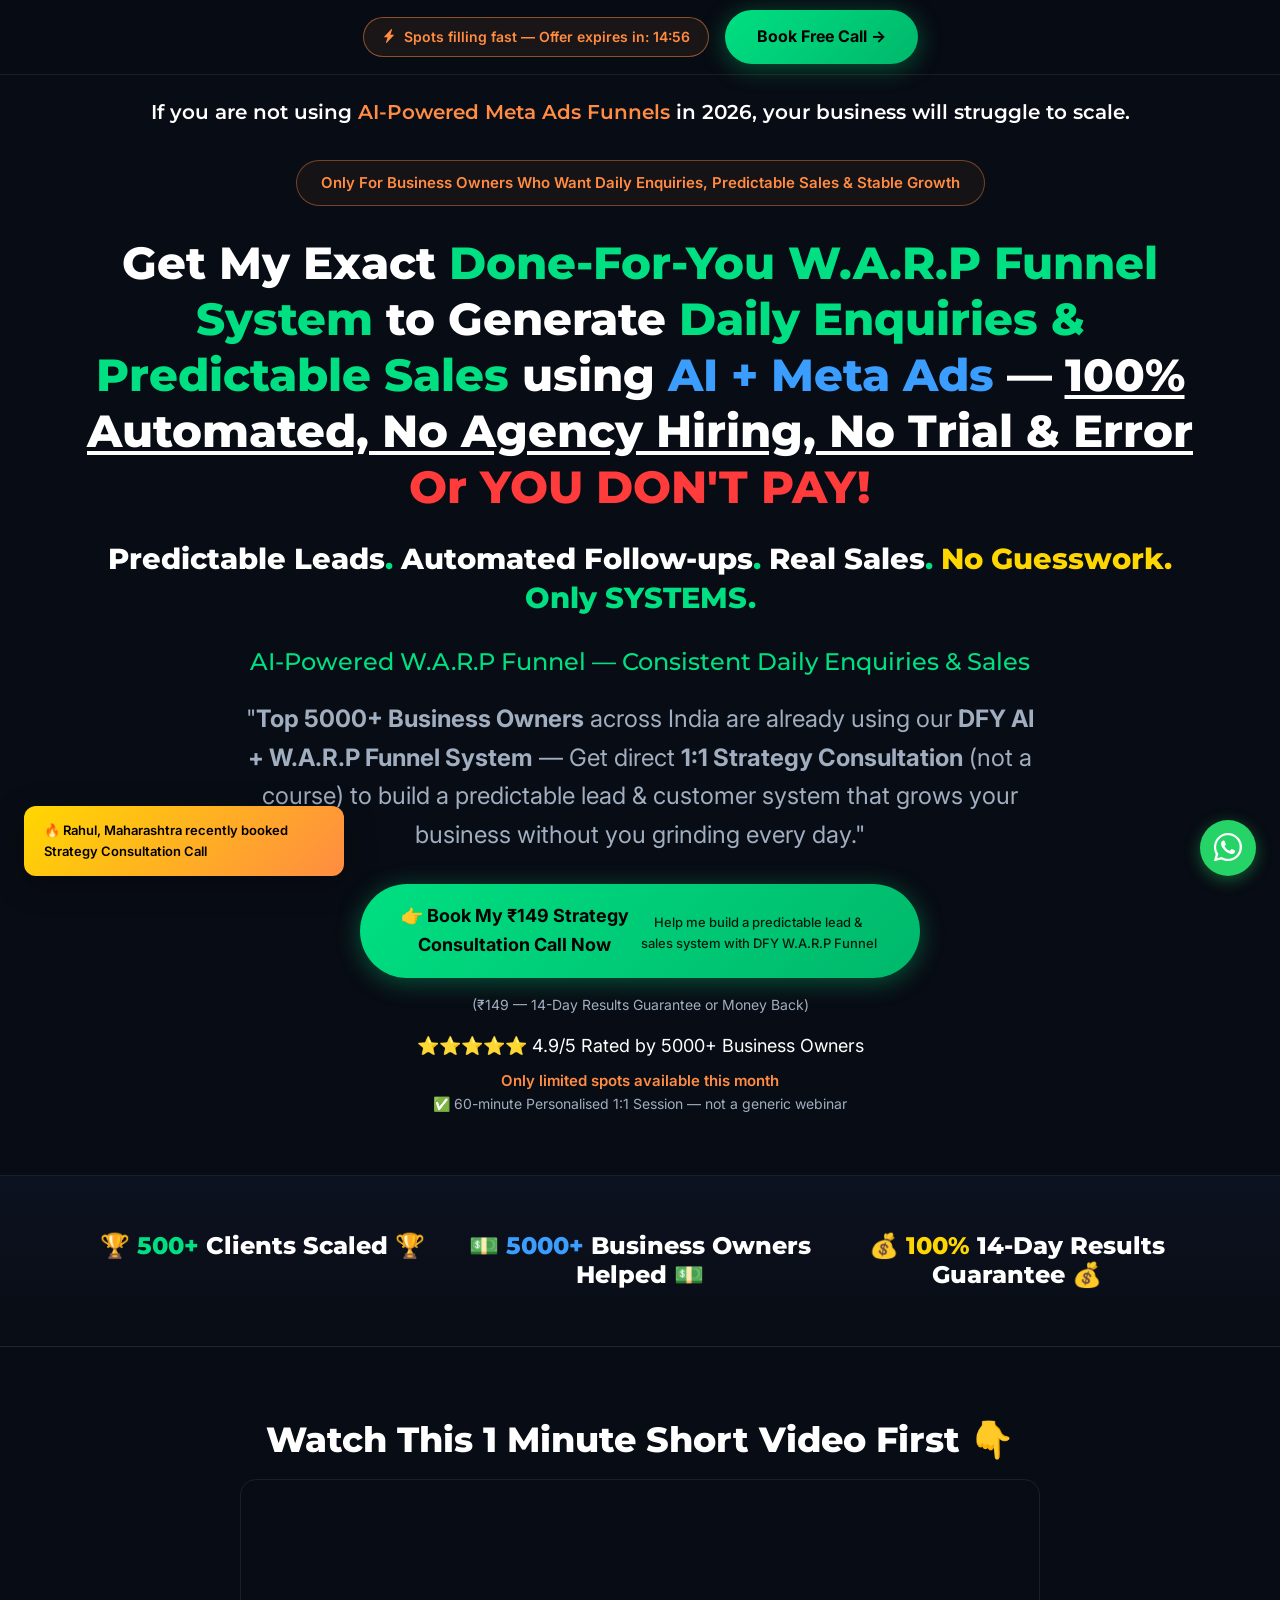
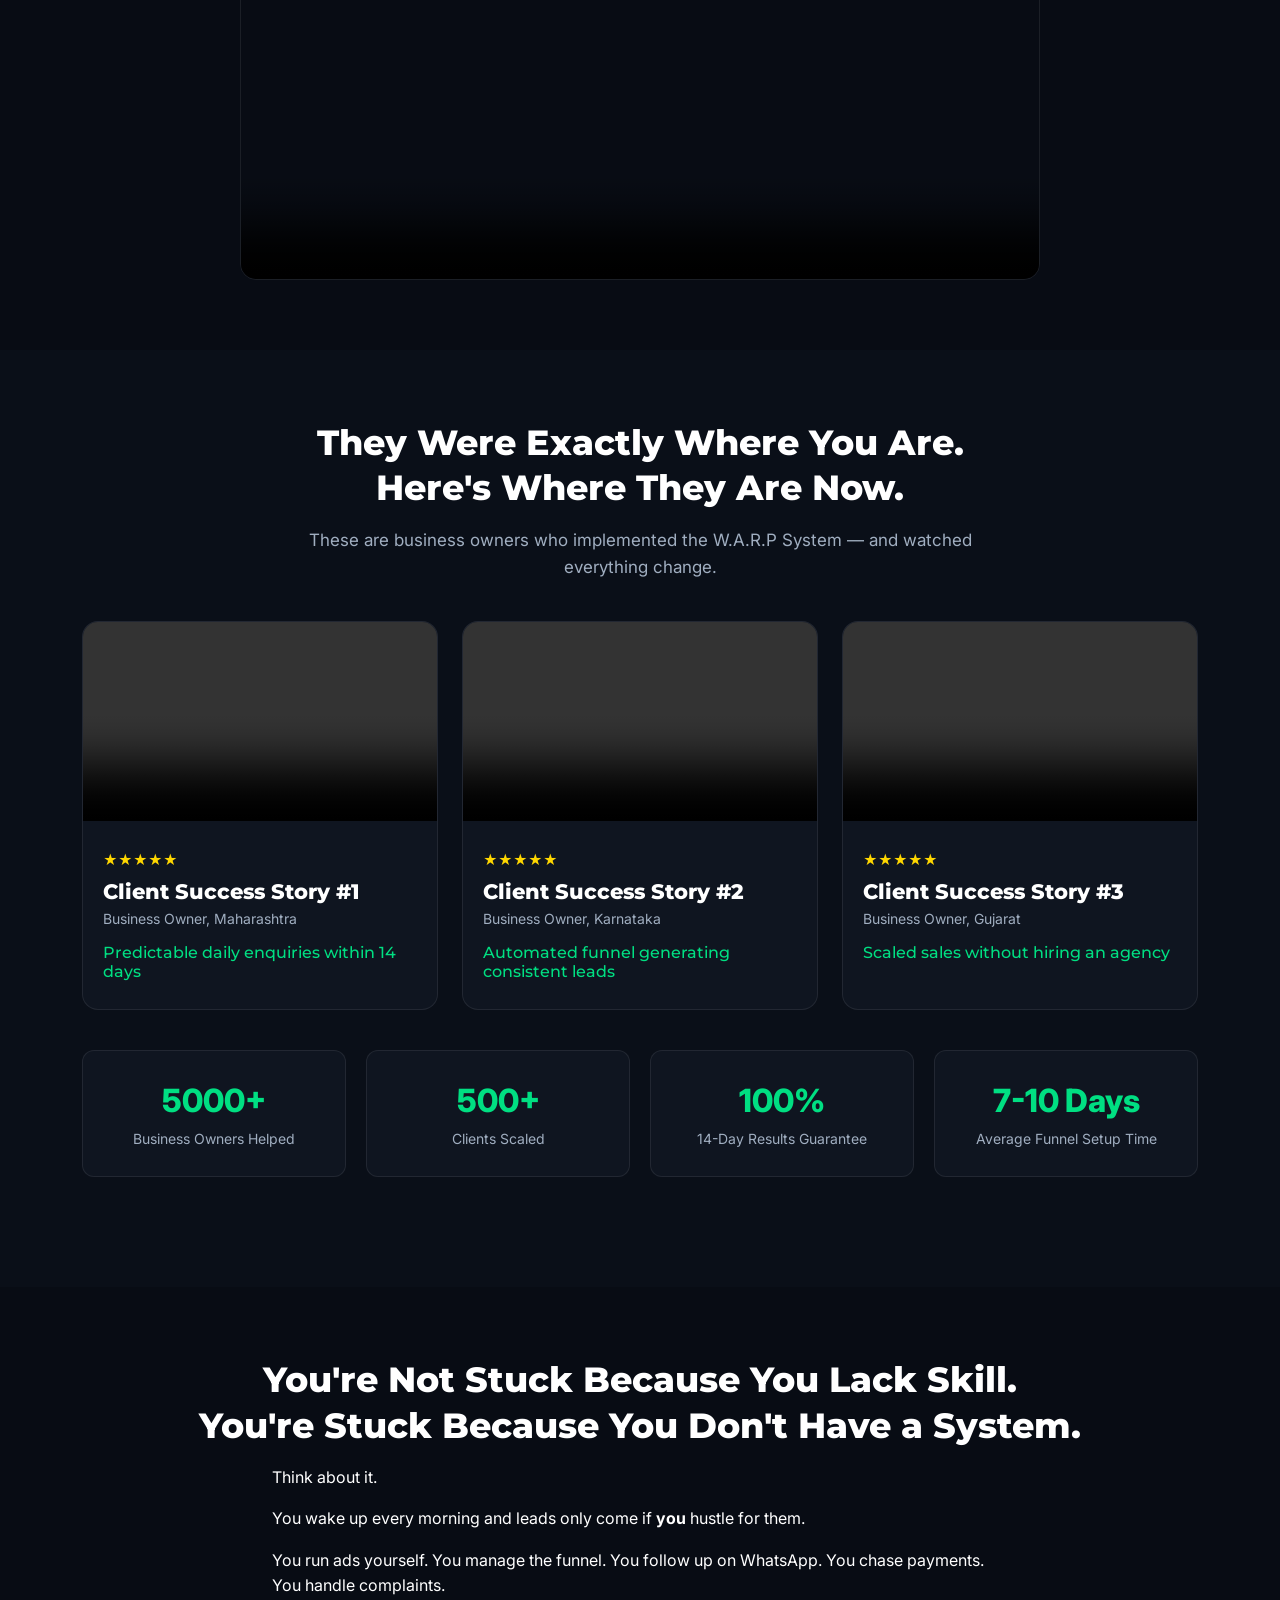
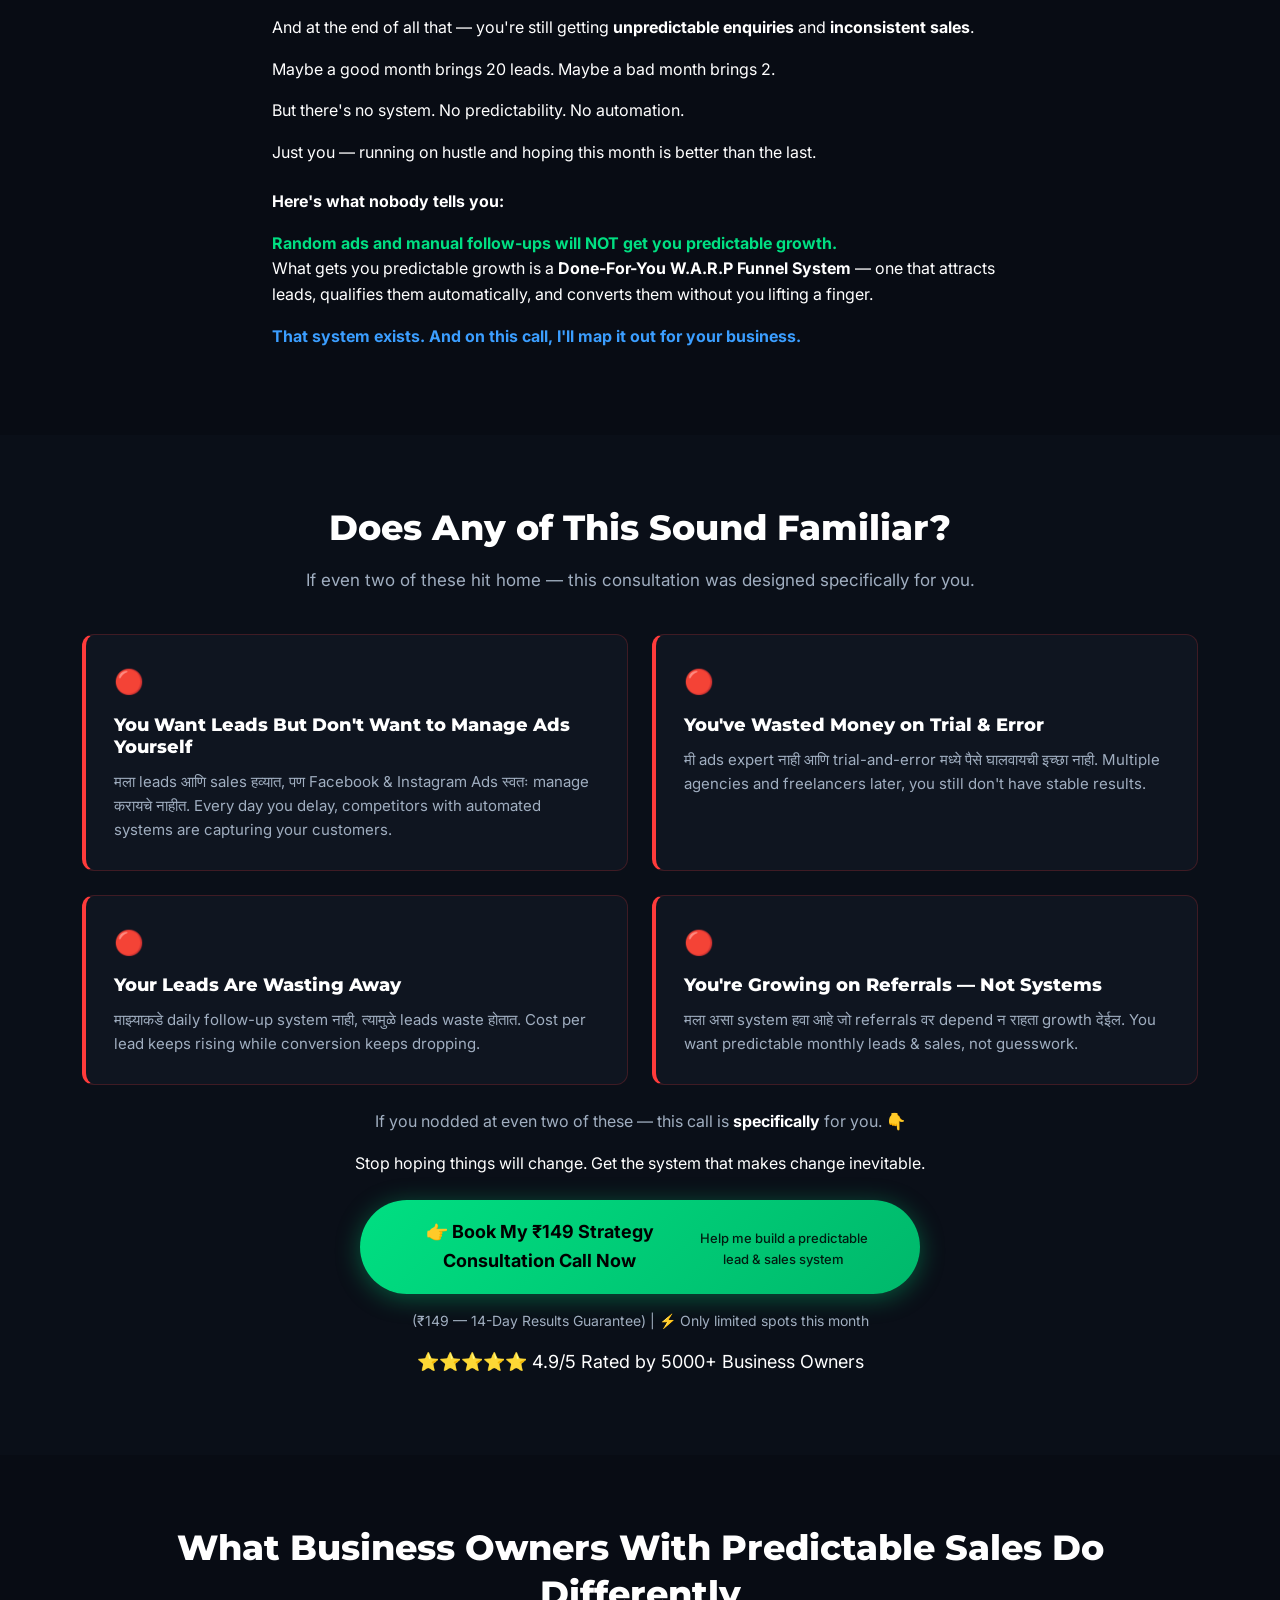
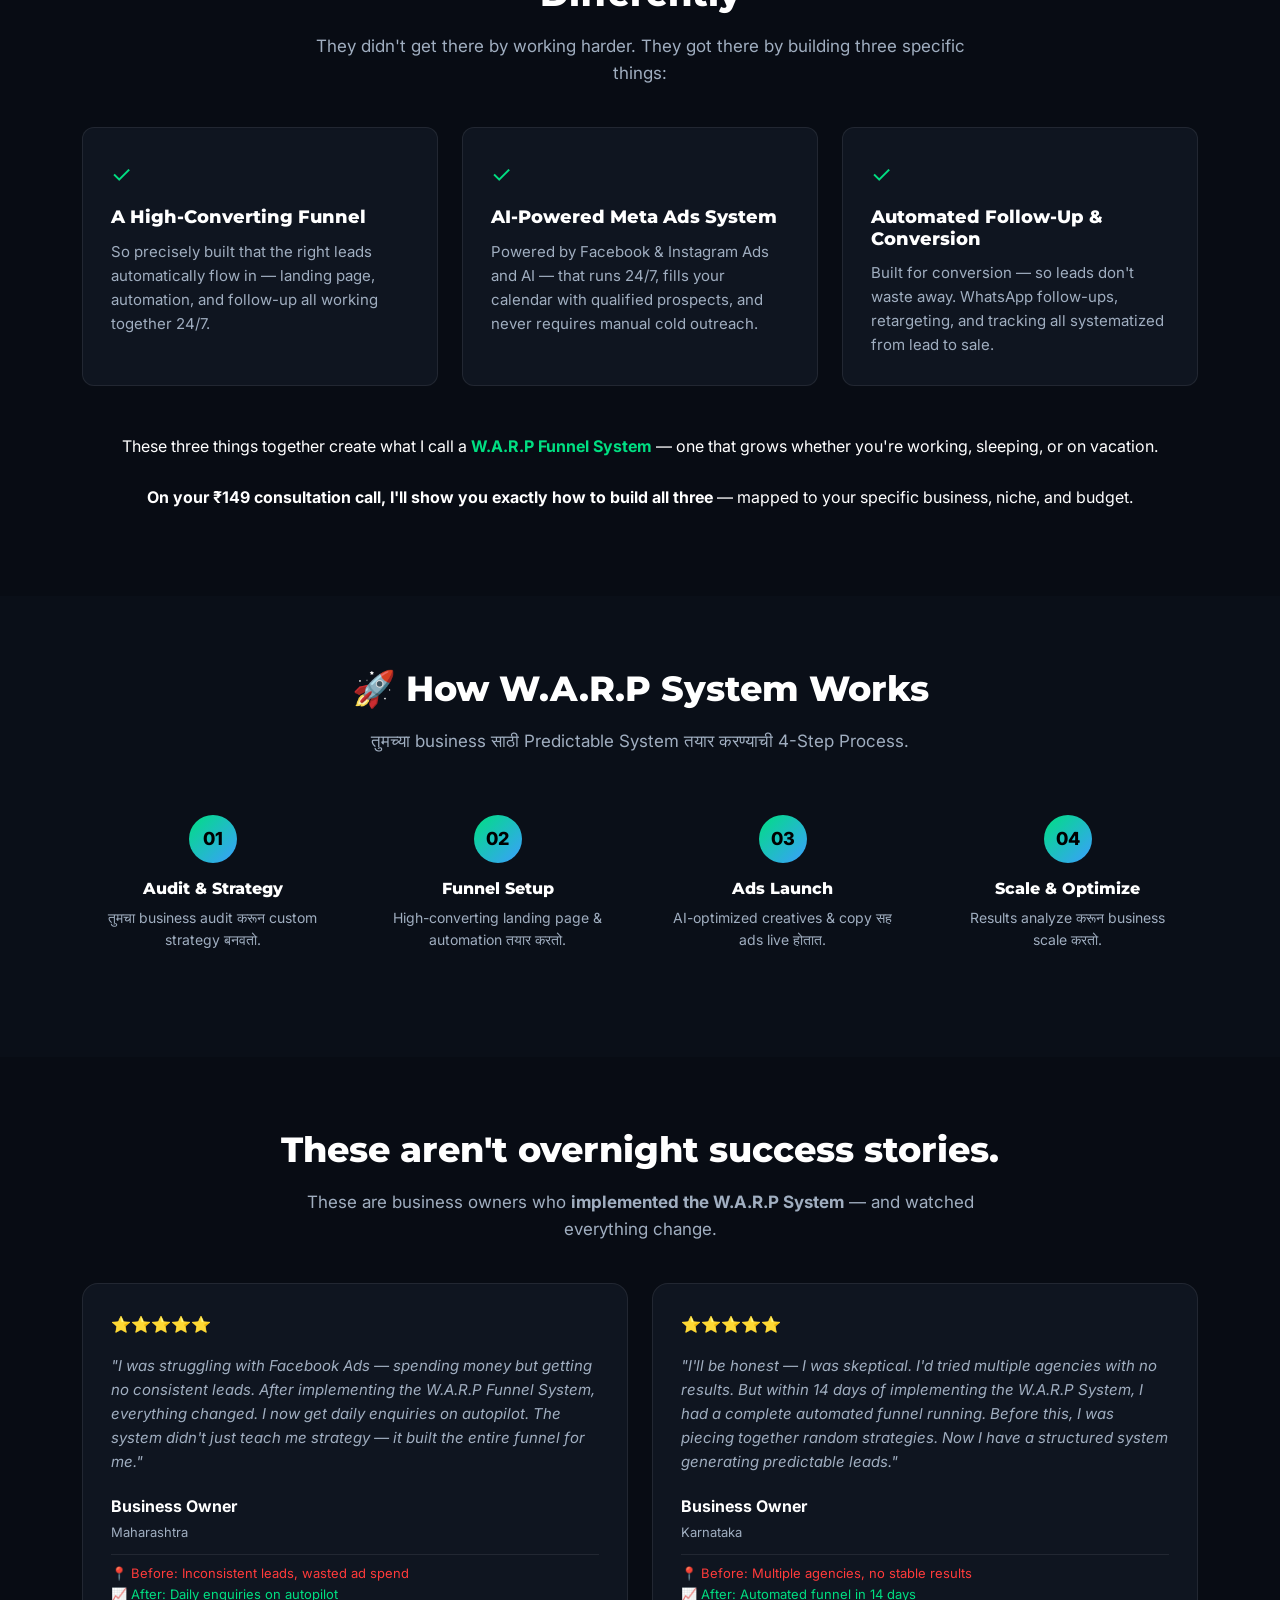
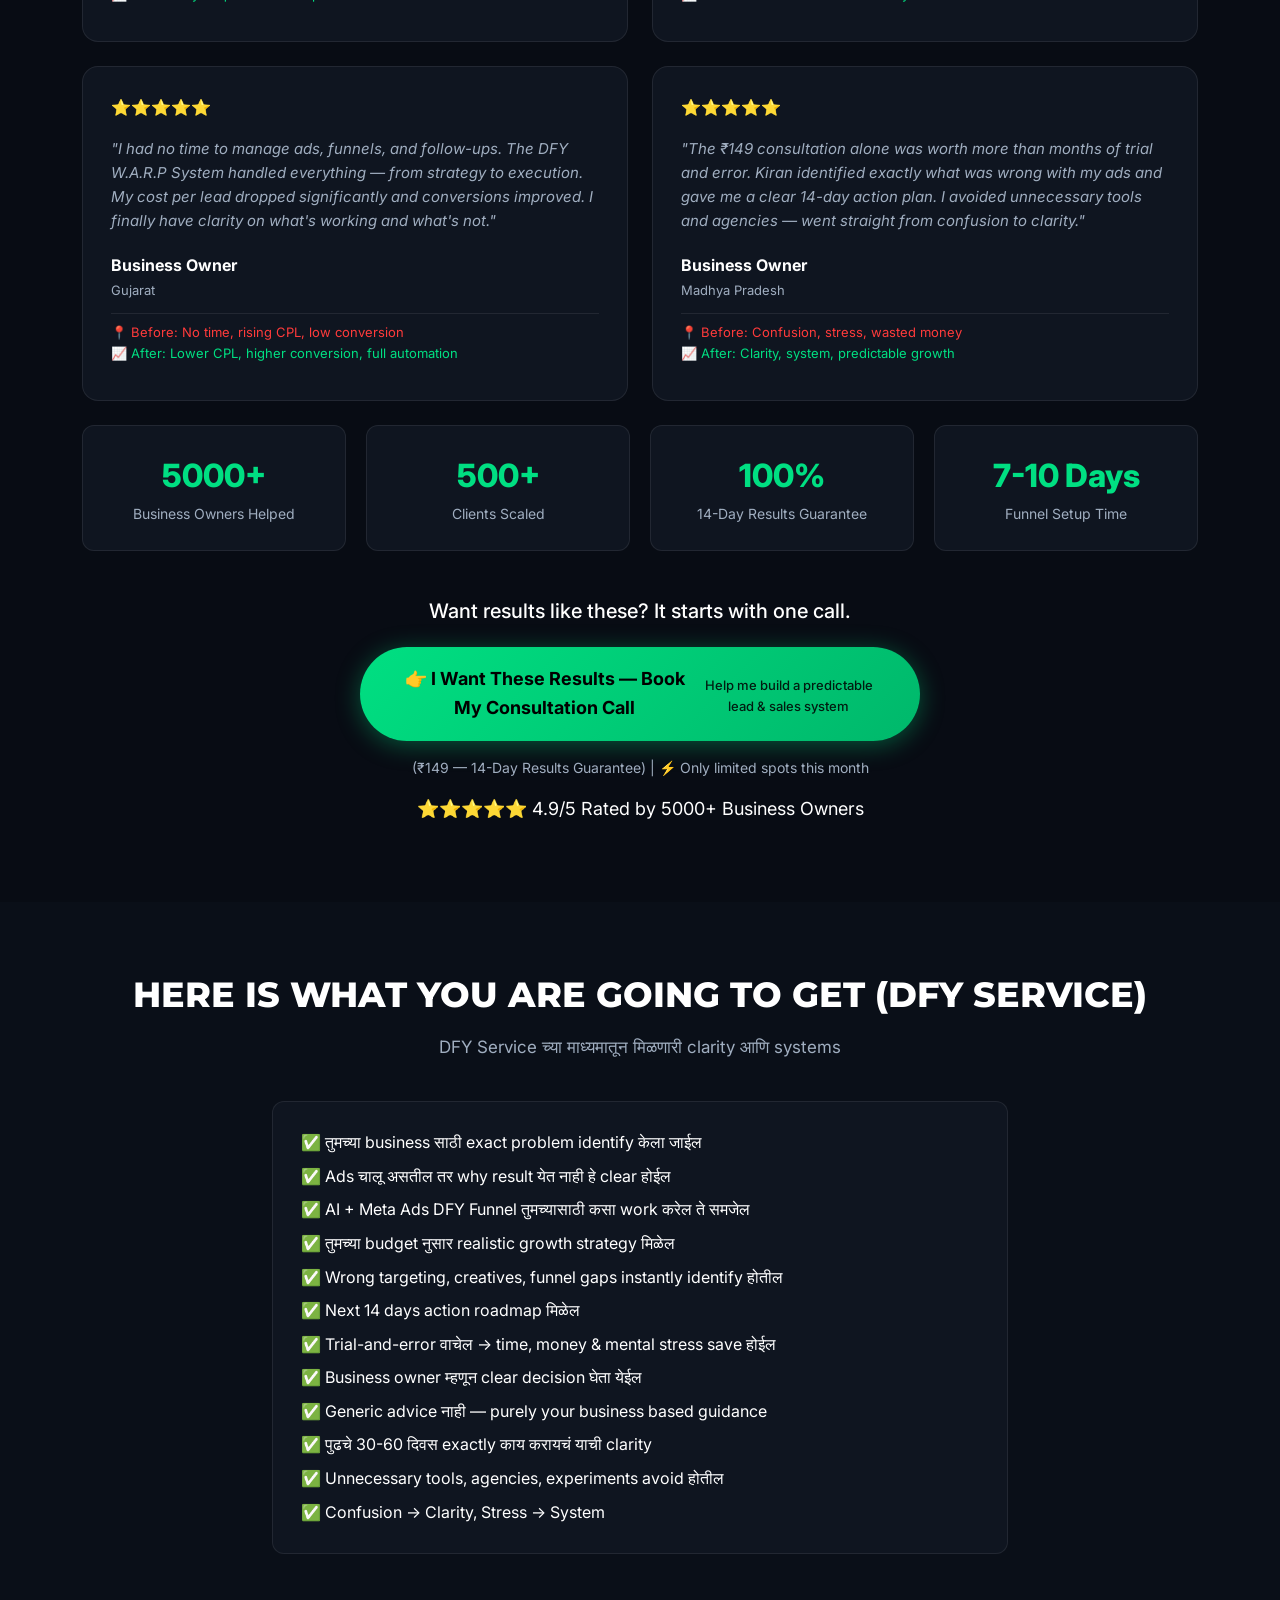
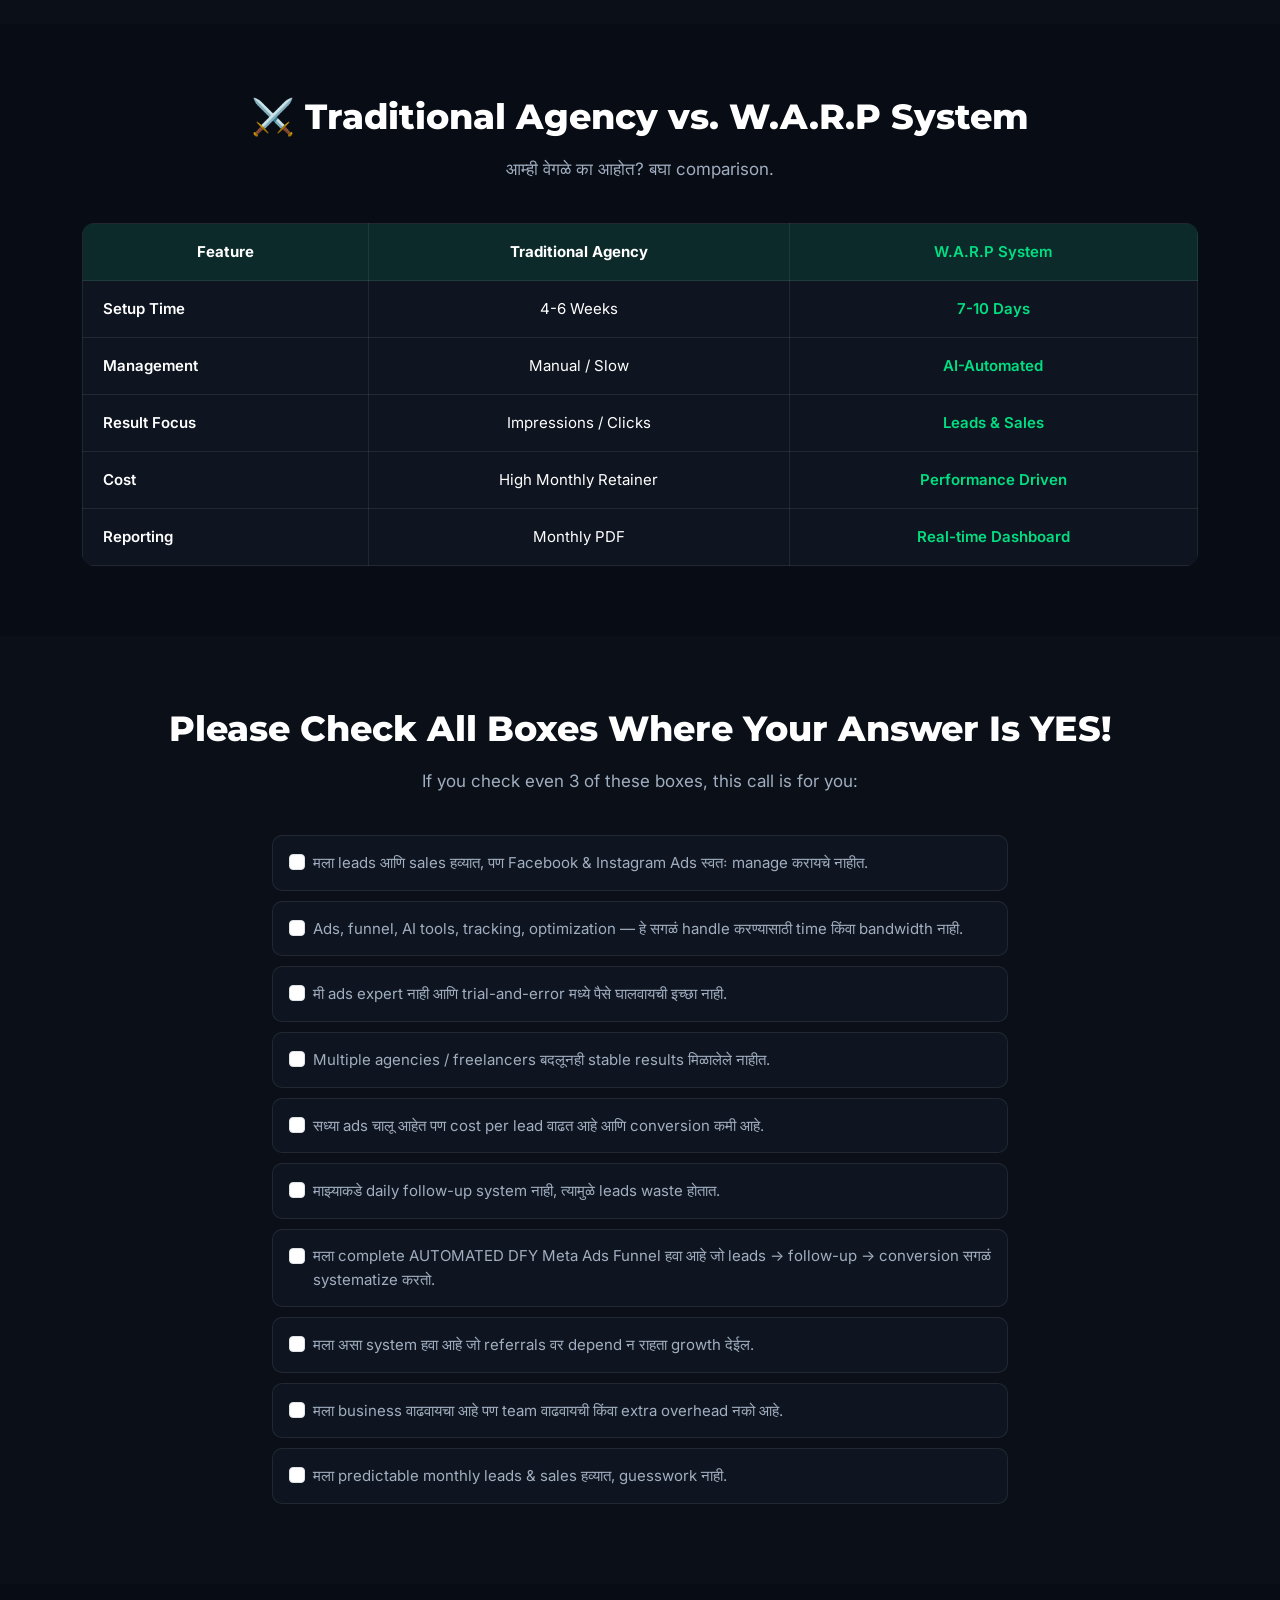
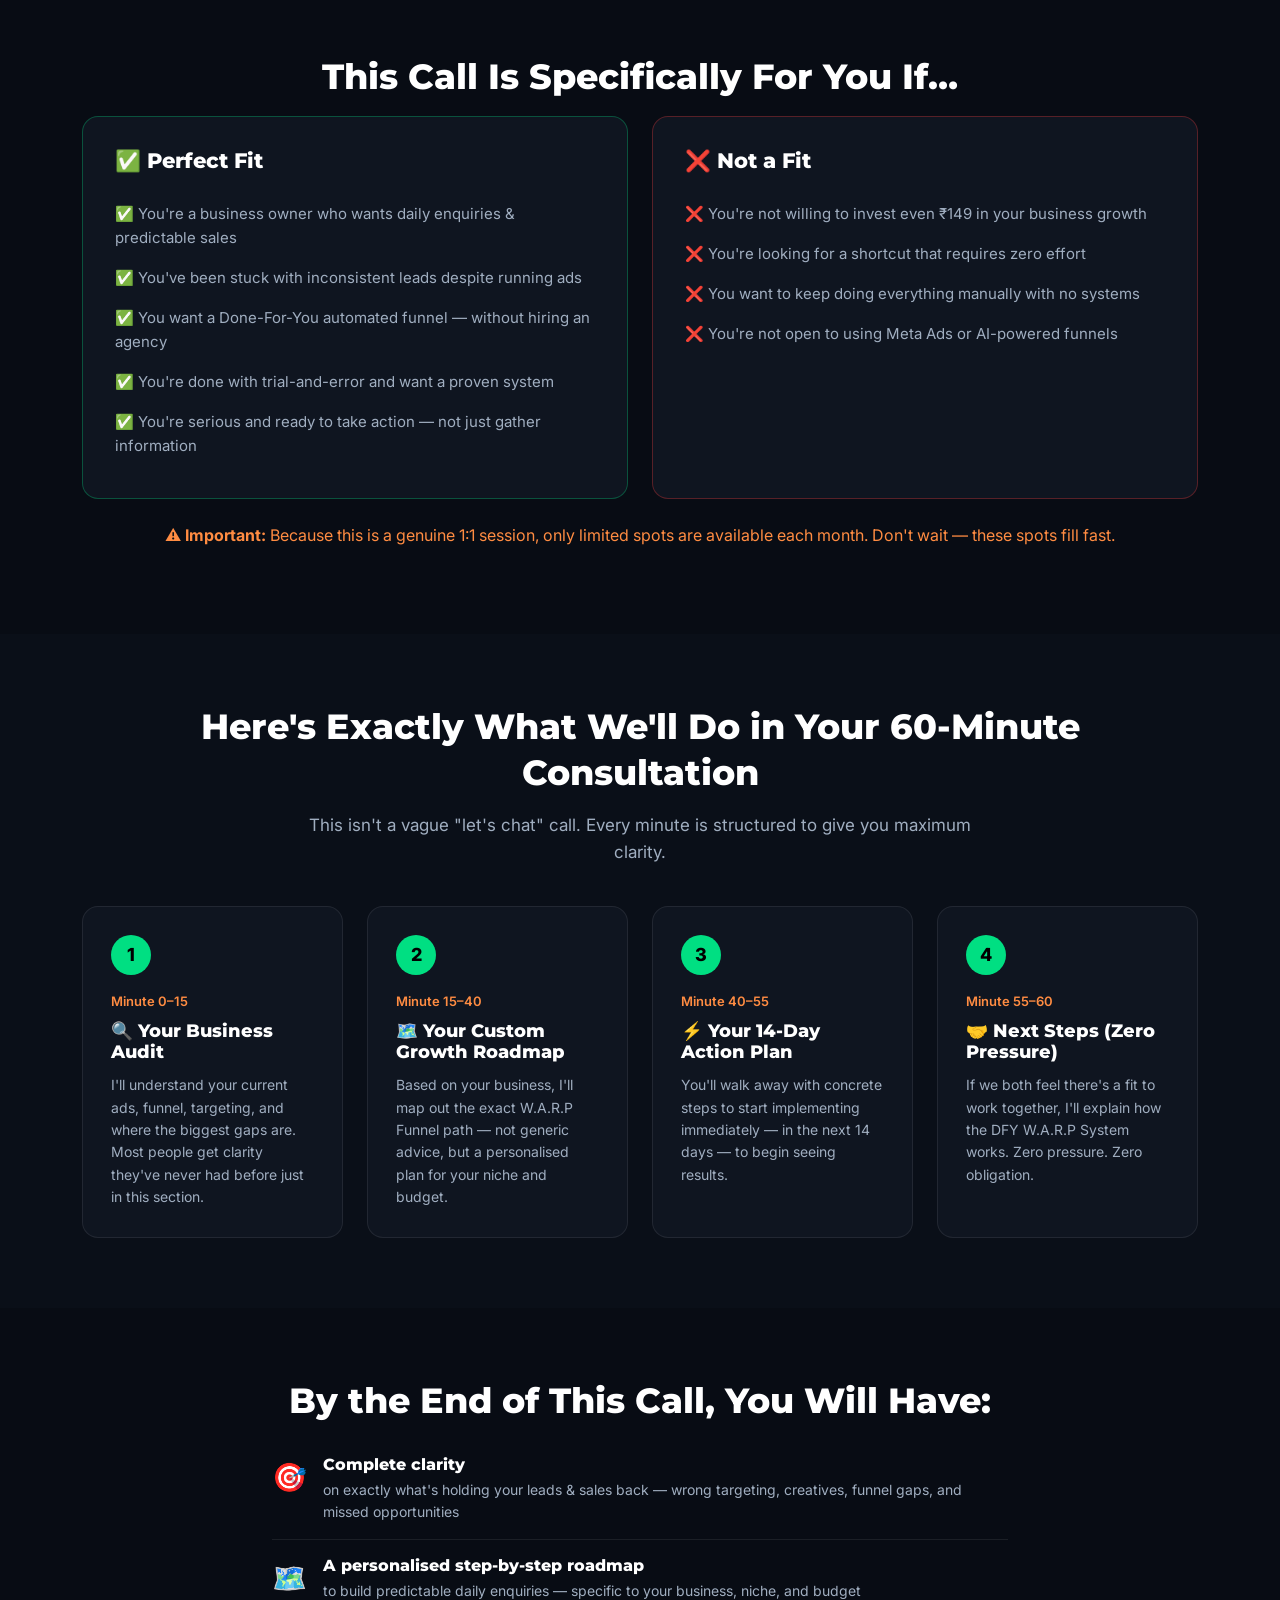
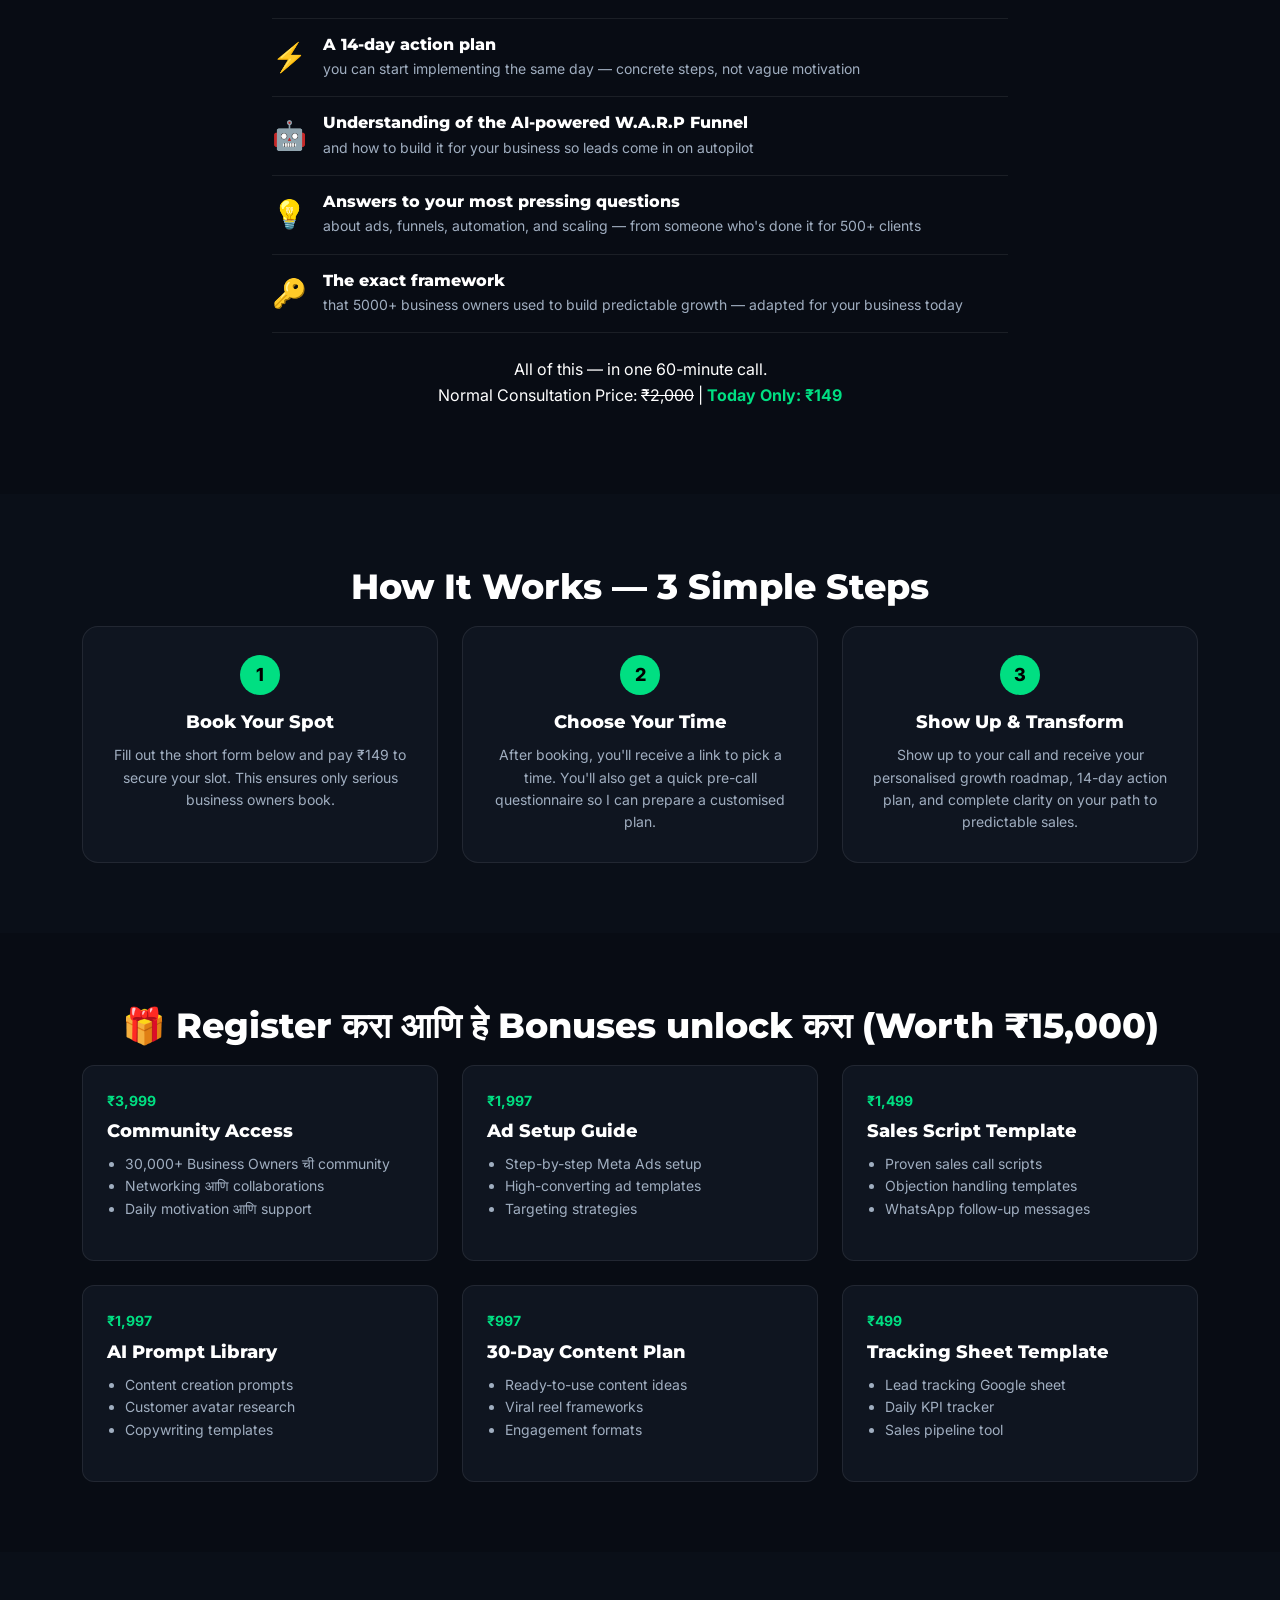
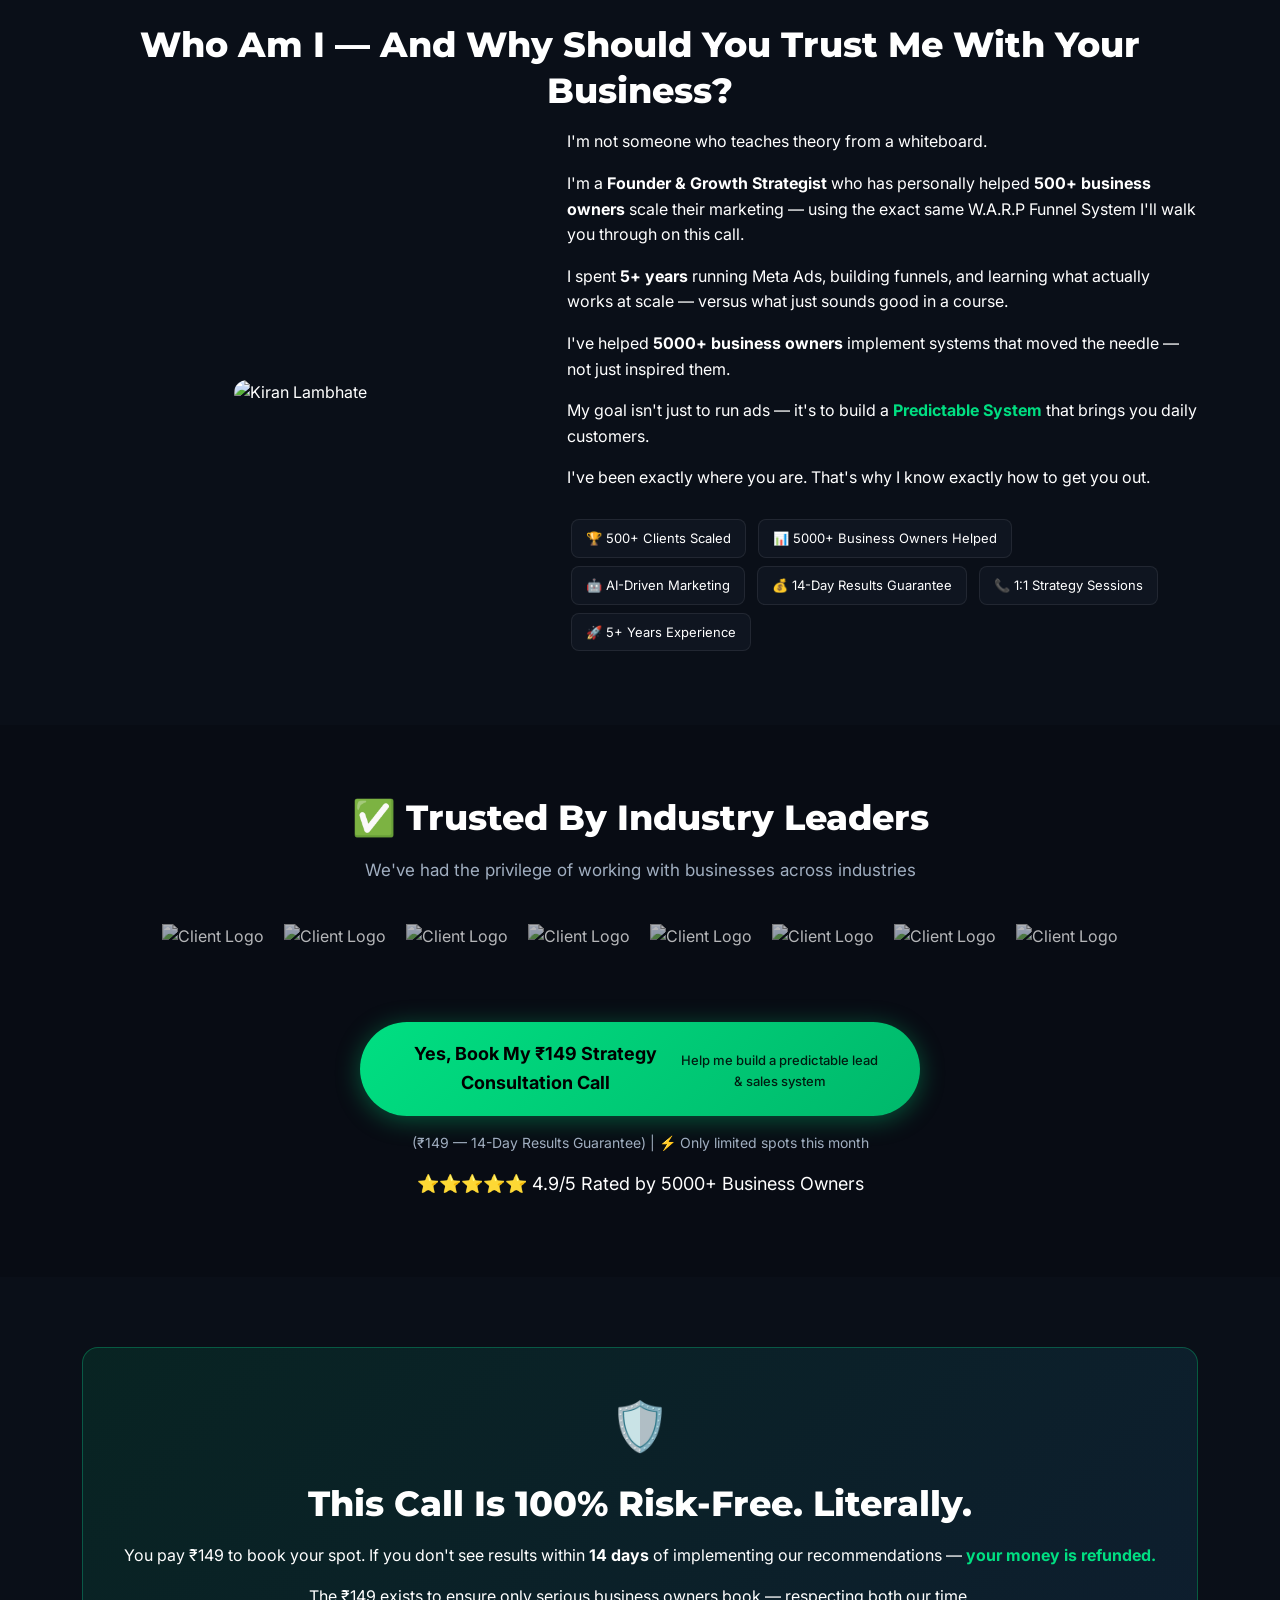
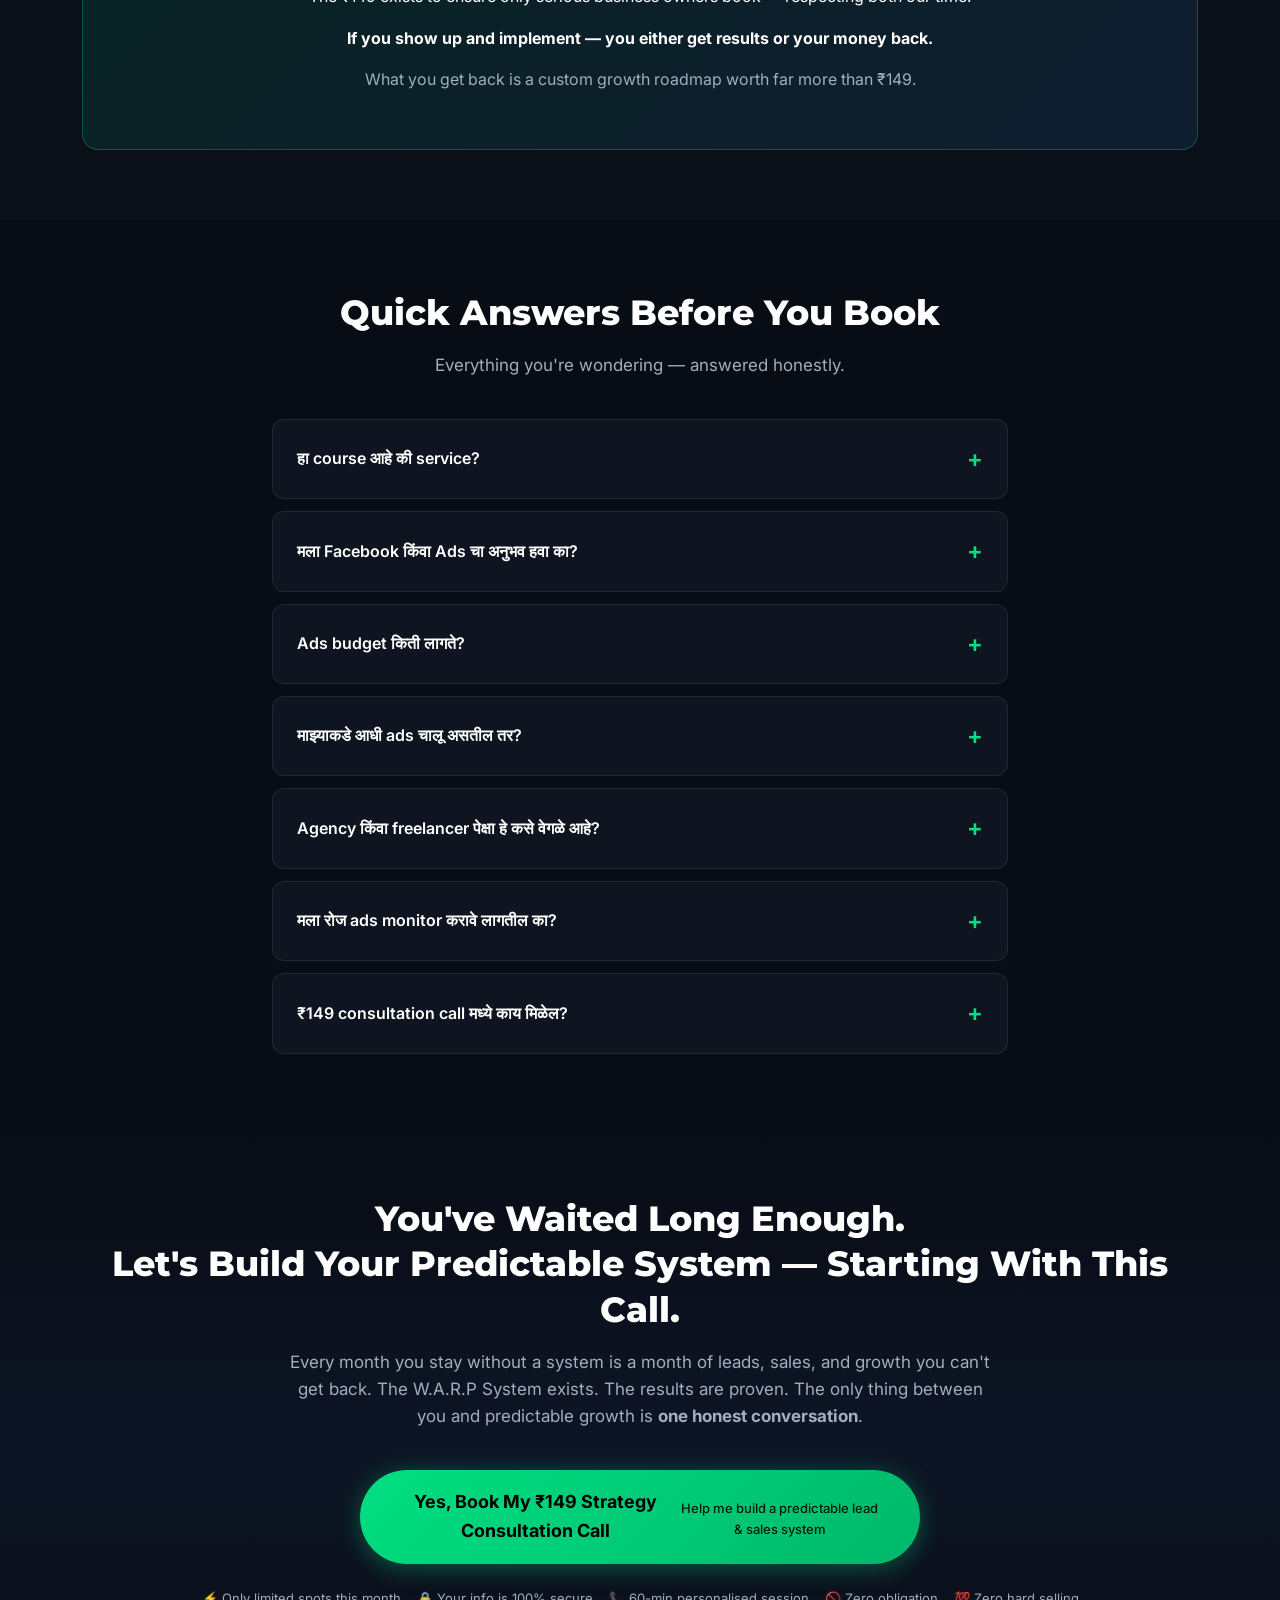
==== index.html @ 7f0ea49c "First Commit" ====
<!DOCTYPE html>
<html lang="en">
<head>
  <meta charset="UTF-8">
  <meta name="viewport" content="width=device-width, initial-scale=1.0">
  <title>Complete Done-For-You W.A.R.P Funnel System | Kiran Lambhate</title>
  <meta name="description" content="DFY AI + W.A.R.P Funnel System — Build daily enquiries, predictable sales & stable growth for your business. Book your ₹149 consultation call today.">
  <link rel="preconnect" href="https://fonts.googleapis.com">
  <link rel="preconnect" href="https://fonts.gstatic.com" crossorigin>
  <link href="https://fonts.googleapis.com/css2?family=Inter:wght@400;500;600;700&family=Montserrat:wght@600;700;800;900&display=swap" rel="stylesheet">
  <link href="https://cdn.jsdelivr.net/npm/bootstrap@5.3.3/dist/css/bootstrap.min.css" rel="stylesheet">
  <link rel="stylesheet" href="https://cdn.jsdelivr.net/npm/bootstrap-icons@1.11.3/font/bootstrap-icons.min.css">
  <link rel="stylesheet" href="css/style.css">
</head>
<body>

  <!-- Sticky Header -->
  <header class="sticky-header">
    <div class="container">
      <div class="d-flex align-items-center justify-content-center gap-3 flex-wrap">
        <div class="timer-pill">
          <i class="bi bi-lightning-charge-fill"></i>
          <span>Spots filling fast — Offer expires in: <span id="countdown">15:00</span></span>
        </div>
        <a href="#book" class="btn-cta" data-bs-toggle="modal" data-bs-target="#bookingModal">Book Free Call →</a>
      </div>
    </div>
  </header>

  <!-- Hero Section -->
  <section class="hero-section">
    <div class="container">
      <h2 class="h5 fw-semibold mb-3">If you are not using <span class="text-orange">AI-Powered Meta Ads Funnels</span> in 2026, your business will struggle to scale.</h2>

      <div class="qualification-pill">Only For Business Owners Who Want Daily Enquiries, Predictable Sales &amp; Stable Growth</div>

      <h1 class="hero-headline">
        <span class="text-white">Get My Exact</span>
        <span class="text-green"> Done-For-You W.A.R.P Funnel System</span>
        <span class="text-white"> to Generate</span>
        <span class="text-green"> Daily Enquiries &amp; Predictable Sales</span>
        <span class="text-white"> using</span>
        <span class="text-blue"> AI + Meta Ads</span>
        <span class="text-white"> —</span>
        <span class="underline-white">100% Automated, No Agency Hiring, No Trial &amp; Error</span>
        <span class="text-red"> Or YOU DON'T PAY!</span>
      </h1>

      <h1 class="hero-subheadline">
        <span class="text-white">Predictable Leads</span><span class="text-green">.</span>
        <span class="text-white"> Automated Follow-ups</span><span class="text-green">.</span>
        <span class="text-white"> Real Sales</span><span class="text-green">.</span>
        <span class="text-yellow"> No Guesswork.</span>
        <span class="text-green"> Only SYSTEMS.</span>
      </h1>

      <h2 class="h4 text-green mb-4">AI-Powered W.A.R.P Funnel — Consistent Daily Enquiries &amp; Sales</h2>

      <p class="hero-tagline">
        "<strong>Top 5000+ Business Owners</strong> across India are already using our <strong>DFY AI + W.A.R.P Funnel System</strong> — Get direct <strong>1:1 Strategy Consultation</strong> (not a course) to build a predictable lead &amp; customer system that grows your business without you grinding every day."
      </p>

      <a href="#book" class="btn-cta btn-cta-lg" data-bs-toggle="modal" data-bs-target="#bookingModal">
        👉 Book My ₹149 Strategy Consultation Call Now
        <span class="btn-cta-sub">Help me build a predictable lead &amp; sales system with DFY W.A.R.P Funnel</span>
      </a>
      <p class="text-muted mt-3 small">(₹149 — 14-Day Results Guarantee or Money Back)</p>

      <div class="rating-badge">⭐⭐⭐⭐⭐ 4.9/5 Rated by 5000+ Business Owners</div>
      <div class="spots-badge">Only limited spots available this month</div>
      <div class="session-badge">✅ 60-minute Personalised 1:1 Session — not a generic webinar</div>
    </div>
  </section>

  <!-- Stats Bar -->
  <section class="stats-bar">
    <div class="container">
      <div class="row g-3">
        <div class="col-md-4 stat-item">
          <h3>🏆 <span class="text-green">500+</span> Clients Scaled 🏆</h3>
        </div>
        <div class="col-md-4 stat-item">
          <h3>💵 <span class="text-blue">5000+</span> Business Owners Helped 💵</h3>
        </div>
        <div class="col-md-4 stat-item">
          <h3>💰 <span class="text-yellow">100%</span> 14-Day Results Guarantee 💰</h3>
        </div>
      </div>
    </div>
  </section>

  <!-- Video Section -->
  <section class="section">
    <div class="container">
      <h2 class="section-title">Watch This 1 Minute Short Video First 👇</h2>
      <div class="video-wrapper">
        <video controls poster="https://website.hellokiran.com/assets/about-CiCp4_1t.webp">
          <source src="https://website.hellokiran.com/assets/main-video-DfhYOAL7.mp4" type="video/mp4">
        </video>
      </div>
    </div>
  </section>

  <!-- Results Section -->
  <section class="section" style="background: #0a0f18;">
    <div class="container">
      <h2 class="section-title">They Were Exactly Where You Are.<br>Here's Where They Are Now.</h2>
      <p class="section-subtitle">These are business owners who implemented the W.A.R.P System — and watched everything change.</p>

      <div class="row g-4 mb-4">
        <div class="col-md-4">
          <div class="result-card">
            <video controls muted>
              <source src="https://website.hellokiran.com/assets/review-1-D0nzRxvV.mp4" type="video/mp4">
            </video>
            <div class="result-card-body">
              <div class="result-stars">★★★★★</div>
              <h3 class="result-name">Client Success Story #1</h3>
              <p class="result-role">Business Owner, Maharashtra</p>
              <h4 class="h6 text-green">Predictable daily enquiries within 14 days</h4>
            </div>
          </div>
        </div>
        <div class="col-md-4">
          <div class="result-card">
            <video controls muted>
              <source src="https://website.hellokiran.com/assets/review-2-CgH9hgrE.mp4" type="video/mp4">
            </video>
            <div class="result-card-body">
              <div class="result-stars">★★★★★</div>
              <h3 class="result-name">Client Success Story #2</h3>
              <p class="result-role">Business Owner, Karnataka</p>
              <h4 class="h6 text-green">Automated funnel generating consistent leads</h4>
            </div>
          </div>
        </div>
        <div class="col-md-4">
          <div class="result-card">
            <video controls muted>
              <source src="https://website.hellokiran.com/assets/review-3-DHjDk1Ln.mp4" type="video/mp4">
            </video>
            <div class="result-card-body">
              <div class="result-stars">★★★★★</div>
              <h3 class="result-name">Client Success Story #3</h3>
              <p class="result-role">Business Owner, Gujarat</p>
              <h4 class="h6 text-green">Scaled sales without hiring an agency</h4>
            </div>
          </div>
        </div>
      </div>

      <div class="stats-grid">
        <div class="stat-box">
          <span class="number">5000+</span>
          <span class="label">Business Owners Helped</span>
        </div>
        <div class="stat-box">
          <span class="number">500+</span>
          <span class="label">Clients Scaled</span>
        </div>
        <div class="stat-box">
          <span class="number">100%</span>
          <span class="label">14-Day Results Guarantee</span>
        </div>
        <div class="stat-box">
          <span class="number">7-10 Days</span>
          <span class="label">Average Funnel Setup Time</span>
        </div>
      </div>
    </div>
  </section>

  <!-- Pain Section -->
  <section class="section">
    <div class="container">
      <h2 class="section-title">You're Not Stuck Because You Lack Skill.<br>You're Stuck Because You Don't Have a System.</h2>

      <div class="row justify-content-center">
        <div class="col-lg-8">
          <p>Think about it.</p>
          <p>You wake up every morning and leads only come if <strong>you</strong> hustle for them.</p>
          <p>You run ads yourself. You manage the funnel. You follow up on WhatsApp. You chase payments. You handle complaints.</p>
          <p>And at the end of all that — you're still getting <strong>unpredictable enquiries</strong> and <strong>inconsistent sales</strong>.</p>
          <p>Maybe a good month brings 20 leads. Maybe a bad month brings 2.</p>
          <p>But there's no system. No predictability. No automation.</p>
          <p>Just you — running on hustle and hoping this month is better than the last.</p>
          <p class="mt-4"><strong>Here's what nobody tells you:</strong></p>
          <p><strong class="text-green">Random ads and manual follow-ups will NOT get you predictable growth.</strong><br>
          What gets you predictable growth is a <strong>Done-For-You W.A.R.P Funnel System</strong> — one that attracts leads, qualifies them automatically, and converts them without you lifting a finger.</p>
          <p><strong class="text-blue">That system exists. And on this call, I'll map it out for your business.</strong></p>
        </div>
      </div>
    </div>
  </section>

  <!-- Familiar Pain Points -->
  <section class="section" style="background: #0a0f18;">
    <div class="container">
      <h2 class="section-title">Does Any of This Sound Familiar?</h2>
      <p class="section-subtitle">If even two of these hit home — this consultation was designed specifically for you.</p>

      <div class="row g-4">
        <div class="col-md-6">
          <div class="pain-card">
            <div class="icon">🔴</div>
            <h3>You Want Leads But Don't Want to Manage Ads Yourself</h3>
            <p>मला leads आणि sales हव्यात, पण Facebook &amp; Instagram Ads स्वतः manage करायचे नाहीत. Every day you delay, competitors with automated systems are capturing your customers.</p>
          </div>
        </div>
        <div class="col-md-6">
          <div class="pain-card">
            <div class="icon">🔴</div>
            <h3>You've Wasted Money on Trial &amp; Error</h3>
            <p>मी ads expert नाही आणि trial-and-error मध्ये पैसे घालवायची इच्छा नाही. Multiple agencies and freelancers later, you still don't have stable results.</p>
          </div>
        </div>
        <div class="col-md-6">
          <div class="pain-card">
            <div class="icon">🔴</div>
            <h3>Your Leads Are Wasting Away</h3>
            <p>माझ्याकडे daily follow-up system नाही, त्यामुळे leads waste होतात. Cost per lead keeps rising while conversion keeps dropping.</p>
          </div>
        </div>
        <div class="col-md-6">
          <div class="pain-card">
            <div class="icon">🔴</div>
            <h3>You're Growing on Referrals — Not Systems</h3>
            <p>मला असा system हवा आहे जो referrals वर depend न राहता growth देईल. You want predictable monthly leads &amp; sales, not guesswork.</p>
          </div>
        </div>
      </div>

      <p class="text-center mt-4 text-muted">If you nodded at even two of these — this call is <strong class="text-white">specifically</strong> for you. 👇</p>
      <p class="text-center">Stop hoping things will change. Get the system that makes change inevitable.</p>

      <div class="text-center mt-4">
        <a href="#book" class="btn-cta btn-cta-lg" data-bs-toggle="modal" data-bs-target="#bookingModal">
          👉 Book My ₹149 Strategy Consultation Call Now
          <span class="btn-cta-sub">Help me build a predictable lead &amp; sales system</span>
        </a>
        <p class="text-muted mt-3 small">(₹149 — 14-Day Results Guarantee) | ⚡ Only limited spots this month</p>
        <div class="rating-badge">⭐⭐⭐⭐⭐ 4.9/5 Rated by 5000+ Business Owners</div>
      </div>
    </div>
  </section>

  <!-- What They Do Differently -->
  <section class="section">
    <div class="container">
      <h2 class="section-title">What Business Owners With Predictable Sales Do Differently</h2>
      <p class="section-subtitle">They didn't get there by working harder. They got there by building three specific things:</p>

      <div class="row g-4">
        <div class="col-md-4">
          <div class="feature-card">
            <div class="check">✓</div>
            <h3>A High-Converting Funnel</h3>
            <p>So precisely built that the right leads automatically flow in — landing page, automation, and follow-up all working together 24/7.</p>
          </div>
        </div>
        <div class="col-md-4">
          <div class="feature-card">
            <div class="check">✓</div>
            <h3>AI-Powered Meta Ads System</h3>
            <p>Powered by Facebook &amp; Instagram Ads and AI — that runs 24/7, fills your calendar with qualified prospects, and never requires manual cold outreach.</p>
          </div>
        </div>
        <div class="col-md-4">
          <div class="feature-card">
            <div class="check">✓</div>
            <h3>Automated Follow-Up &amp; Conversion</h3>
            <p>Built for conversion — so leads don't waste away. WhatsApp follow-ups, retargeting, and tracking all systematized from lead to sale.</p>
          </div>
        </div>
      </div>

      <p class="text-center mt-5">These three things together create what I call a <strong class="text-green">W.A.R.P Funnel System</strong> — one that grows whether you're working, sleeping, or on vacation.<br><br>
      <strong>On your ₹149 consultation call, I'll show you exactly how to build all three</strong> — mapped to your specific business, niche, and budget.</p>
    </div>
  </section>

  <!-- How WARP Works -->
  <section class="section" style="background: #0a0f18;">
    <div class="container">
      <h2 class="section-title">🚀 How W.A.R.P System Works</h2>
      <p class="section-subtitle">तुमच्या business साठी Predictable System तयार करण्याची 4-Step Process.</p>

      <div class="row g-4">
        <div class="col-6 col-md-3">
          <div class="process-step">
            <div class="num">01</div>
            <h4>Audit &amp; Strategy</h4>
            <p>तुमचा business audit करून custom strategy बनवतो.</p>
          </div>
        </div>
        <div class="col-6 col-md-3">
          <div class="process-step">
            <div class="num">02</div>
            <h4>Funnel Setup</h4>
            <p>High-converting landing page &amp; automation तयार करतो.</p>
          </div>
        </div>
        <div class="col-6 col-md-3">
          <div class="process-step">
            <div class="num">03</div>
            <h4>Ads Launch</h4>
            <p>AI-optimized creatives &amp; copy सह ads live होतात.</p>
          </div>
        </div>
        <div class="col-6 col-md-3">
          <div class="process-step">
            <div class="num">04</div>
            <h4>Scale &amp; Optimize</h4>
            <p>Results analyze करून business scale करतो.</p>
          </div>
        </div>
      </div>
    </div>
  </section>

  <!-- Detailed Testimonials -->
  <section class="section">
    <div class="container">
      <h2 class="section-title">These aren't overnight success stories.</h2>
      <p class="section-subtitle">These are business owners who <strong>implemented the W.A.R.P System</strong> — and watched everything change.</p>

      <div class="row g-4">
        <div class="col-md-6">
          <div class="testimonial-card">
            <div class="stars">⭐⭐⭐⭐⭐</div>
            <blockquote>"I was struggling with Facebook Ads — spending money but getting no consistent leads. After implementing the W.A.R.P Funnel System, everything changed. I now get daily enquiries on autopilot. The system didn't just teach me strategy — it built the entire funnel for me."</blockquote>
            <div class="author">Business Owner</div>
            <div class="role">Maharashtra</div>
            <div class="before-after">
              <div class="before">📍 Before: Inconsistent leads, wasted ad spend</div>
              <div class="after">📈 After: Daily enquiries on autopilot</div>
            </div>
          </div>
        </div>
        <div class="col-md-6">
          <div class="testimonial-card">
            <div class="stars">⭐⭐⭐⭐⭐</div>
            <blockquote>"I'll be honest — I was skeptical. I'd tried multiple agencies with no results. But within 14 days of implementing the W.A.R.P System, I had a complete automated funnel running. Before this, I was piecing together random strategies. Now I have a structured system generating predictable leads."</blockquote>
            <div class="author">Business Owner</div>
            <div class="role">Karnataka</div>
            <div class="before-after">
              <div class="before">📍 Before: Multiple agencies, no stable results</div>
              <div class="after">📈 After: Automated funnel in 14 days</div>
            </div>
          </div>
        </div>
        <div class="col-md-6">
          <div class="testimonial-card">
            <div class="stars">⭐⭐⭐⭐⭐</div>
            <blockquote>"I had no time to manage ads, funnels, and follow-ups. The DFY W.A.R.P System handled everything — from strategy to execution. My cost per lead dropped significantly and conversions improved. I finally have clarity on what's working and what's not."</blockquote>
            <div class="author">Business Owner</div>
            <div class="role">Gujarat</div>
            <div class="before-after">
              <div class="before">📍 Before: No time, rising CPL, low conversion</div>
              <div class="after">📈 After: Lower CPL, higher conversion, full automation</div>
            </div>
          </div>
        </div>
        <div class="col-md-6">
          <div class="testimonial-card">
            <div class="stars">⭐⭐⭐⭐⭐</div>
            <blockquote>"The ₹149 consultation alone was worth more than months of trial and error. Kiran identified exactly what was wrong with my ads and gave me a clear 14-day action plan. I avoided unnecessary tools and agencies — went straight from confusion to clarity."</blockquote>
            <div class="author">Business Owner</div>
            <div class="role">Madhya Pradesh</div>
            <div class="before-after">
              <div class="before">📍 Before: Confusion, stress, wasted money</div>
              <div class="after">📈 After: Clarity, system, predictable growth</div>
            </div>
          </div>
        </div>
      </div>

      <div class="stats-grid mt-4">
        <div class="stat-box"><span class="number">5000+</span><span class="label">Business Owners Helped</span></div>
        <div class="stat-box"><span class="number">500+</span><span class="label">Clients Scaled</span></div>
        <div class="stat-box"><span class="number">100%</span><span class="label">14-Day Results Guarantee</span></div>
        <div class="stat-box"><span class="number">7-10 Days</span><span class="label">Funnel Setup Time</span></div>
      </div>

      <div class="text-center mt-5">
        <p class="h5 mb-4">Want results like these? It starts with one call.</p>
        <a href="#book" class="btn-cta btn-cta-lg" data-bs-toggle="modal" data-bs-target="#bookingModal">
          👉 I Want These Results — Book My Consultation Call
          <span class="btn-cta-sub">Help me build a predictable lead &amp; sales system</span>
        </a>
        <p class="text-muted mt-3 small">(₹149 — 14-Day Results Guarantee) | ⚡ Only limited spots this month</p>
        <div class="rating-badge">⭐⭐⭐⭐⭐ 4.9/5 Rated by 5000+ Business Owners</div>
      </div>
    </div>
  </section>

  <!-- What You Get -->
  <section class="section" style="background: #0a0f18;">
    <div class="container">
      <h2 class="section-title">HERE IS WHAT YOU ARE GOING TO GET (DFY SERVICE)</h2>
      <p class="section-subtitle">DFY Service च्या माध्यमातून मिळणारी clarity आणि systems</p>

      <div class="row justify-content-center">
        <div class="col-lg-8">
          <div class="feature-card">
            <ul class="list-unstyled mb-0">
              <li class="mb-2">✅ तुमच्या business साठी exact problem identify केला जाईल</li>
              <li class="mb-2">✅ Ads चालू असतील तर why result येत नाही हे clear होईल</li>
              <li class="mb-2">✅ AI + Meta Ads DFY Funnel तुमच्यासाठी कसा work करेल ते समजेल</li>
              <li class="mb-2">✅ तुमच्या budget नुसार realistic growth strategy मिळेल</li>
              <li class="mb-2">✅ Wrong targeting, creatives, funnel gaps instantly identify होतील</li>
              <li class="mb-2">✅ Next 14 days action roadmap मिळेल</li>
              <li class="mb-2">✅ Trial-and-error वाचेल → time, money &amp; mental stress save होईल</li>
              <li class="mb-2">✅ Business owner म्हणून clear decision घेता येईल</li>
              <li class="mb-2">✅ Generic advice नाही — purely your business based guidance</li>
              <li class="mb-2">✅ पुढचे 30-60 दिवस exactly काय करायचं याची clarity</li>
              <li class="mb-2">✅ Unnecessary tools, agencies, experiments avoid होतील</li>
              <li class="mb-0">✅ Confusion → Clarity, Stress → System</li>
            </ul>
          </div>
        </div>
      </div>
    </div>
  </section>

  <!-- Comparison Table -->
  <section class="section">
    <div class="container">
      <h2 class="section-title">⚔️ Traditional Agency vs. W.A.R.P System</h2>
      <p class="section-subtitle">आम्ही वेगळे का आहोत? बघा comparison.</p>

      <div class="table-responsive">
        <table class="compare-table">
          <thead>
            <tr>
              <th>Feature</th>
              <th>Traditional Agency</th>
              <th class="warp-col">W.A.R.P System</th>
            </tr>
          </thead>
          <tbody>
            <tr><td>Setup Time</td><td>4-6 Weeks</td><td class="warp-col">7-10 Days</td></tr>
            <tr><td>Management</td><td>Manual / Slow</td><td class="warp-col">AI-Automated</td></tr>
            <tr><td>Result Focus</td><td>Impressions / Clicks</td><td class="warp-col">Leads &amp; Sales</td></tr>
            <tr><td>Cost</td><td>High Monthly Retainer</td><td class="warp-col">Performance Driven</td></tr>
            <tr><td>Reporting</td><td>Monthly PDF</td><td class="warp-col">Real-time Dashboard</td></tr>
          </tbody>
        </table>
      </div>
    </div>
  </section>

  <!-- Checkbox Qualification -->
  <section class="section" style="background: #0a0f18;">
    <div class="container">
      <h2 class="section-title">Please Check All Boxes Where Your Answer Is YES!</h2>
      <p class="section-subtitle">If you check even 3 of these boxes, this call is for you:</p>

      <div class="row justify-content-center">
        <div class="col-lg-8 checkbox-list">
          <div class="form-check"><input class="form-check-input" type="checkbox" id="c1"><label class="form-check-label" for="c1">मला leads आणि sales हव्यात, पण Facebook &amp; Instagram Ads स्वतः manage करायचे नाहीत.</label></div>
          <div class="form-check"><input class="form-check-input" type="checkbox" id="c2"><label class="form-check-label" for="c2">Ads, funnel, AI tools, tracking, optimization — हे सगळं handle करण्यासाठी time किंवा bandwidth नाही.</label></div>
          <div class="form-check"><input class="form-check-input" type="checkbox" id="c3"><label class="form-check-label" for="c3">मी ads expert नाही आणि trial-and-error मध्ये पैसे घालवायची इच्छा नाही.</label></div>
          <div class="form-check"><input class="form-check-input" type="checkbox" id="c4"><label class="form-check-label" for="c4">Multiple agencies / freelancers बदलूनही stable results मिळालेले नाहीत.</label></div>
          <div class="form-check"><input class="form-check-input" type="checkbox" id="c5"><label class="form-check-label" for="c5">सध्या ads चालू आहेत पण cost per lead वाढत आहे आणि conversion कमी आहे.</label></div>
          <div class="form-check"><input class="form-check-input" type="checkbox" id="c6"><label class="form-check-label" for="c6">माझ्याकडे daily follow-up system नाही, त्यामुळे leads waste होतात.</label></div>
          <div class="form-check"><input class="form-check-input" type="checkbox" id="c7"><label class="form-check-label" for="c7">मला complete AUTOMATED DFY Meta Ads Funnel हवा आहे जो leads → follow-up → conversion सगळं systematize करतो.</label></div>
          <div class="form-check"><input class="form-check-input" type="checkbox" id="c8"><label class="form-check-label" for="c8">मला असा system हवा आहे जो referrals वर depend न राहता growth देईल.</label></div>
          <div class="form-check"><input class="form-check-input" type="checkbox" id="c9"><label class="form-check-label" for="c9">मला business वाढवायचा आहे पण team वाढवायची किंवा extra overhead नको आहे.</label></div>
          <div class="form-check"><input class="form-check-input" type="checkbox" id="c10"><label class="form-check-label" for="c10">मला predictable monthly leads &amp; sales हव्यात, guesswork नाही.</label></div>
        </div>
      </div>
    </div>
  </section>

  <!-- Perfect Fit -->
  <section class="section">
    <div class="container">
      <h2 class="section-title">This Call Is Specifically For You If…</h2>
      <div class="row g-4">
        <div class="col-md-6">
          <div class="fit-box perfect">
            <h3>✅ Perfect Fit</h3>
            <ul>
              <li>You're a business owner who wants daily enquiries &amp; predictable sales</li>
              <li>You've been stuck with inconsistent leads despite running ads</li>
              <li>You want a Done-For-You automated funnel — without hiring an agency</li>
              <li>You're done with trial-and-error and want a proven system</li>
              <li>You're serious and ready to take action — not just gather information</li>
            </ul>
          </div>
        </div>
        <div class="col-md-6">
          <div class="fit-box not-fit">
            <h3>❌ Not a Fit</h3>
            <ul>
              <li>You're not willing to invest even ₹149 in your business growth</li>
              <li>You're looking for a shortcut that requires zero effort</li>
              <li>You want to keep doing everything manually with no systems</li>
              <li>You're not open to using Meta Ads or AI-powered funnels</li>
            </ul>
          </div>
        </div>
      </div>
      <p class="text-center mt-4 text-orange">⚠️ <strong>Important:</strong> Because this is a genuine 1:1 session, only limited spots are available each month. Don't wait — these spots fill fast.</p>
    </div>
  </section>

  <!-- Call Agenda -->
  <section class="section" style="background: #0a0f18;">
    <div class="container">
      <h2 class="section-title">Here's Exactly What We'll Do in Your 60-Minute Consultation</h2>
      <p class="section-subtitle">This isn't a vague "let's chat" call. Every minute is structured to give you maximum clarity.</p>

      <div class="row g-4">
        <div class="col-md-6 col-lg-3">
          <div class="step-card">
            <div class="step-number">1</div>
            <div class="step-time">Minute 0–15</div>
            <h3>🔍 Your Business Audit</h3>
            <p>I'll understand your current ads, funnel, targeting, and where the biggest gaps are. Most people get clarity they've never had before just in this section.</p>
          </div>
        </div>
        <div class="col-md-6 col-lg-3">
          <div class="step-card">
            <div class="step-number">2</div>
            <div class="step-time">Minute 15–40</div>
            <h3>🗺️ Your Custom Growth Roadmap</h3>
            <p>Based on your business, I'll map out the exact W.A.R.P Funnel path — not generic advice, but a personalised plan for your niche and budget.</p>
          </div>
        </div>
        <div class="col-md-6 col-lg-3">
          <div class="step-card">
            <div class="step-number">3</div>
            <div class="step-time">Minute 40–55</div>
            <h3>⚡ Your 14-Day Action Plan</h3>
            <p>You'll walk away with concrete steps to start implementing immediately — in the next 14 days — to begin seeing results.</p>
          </div>
        </div>
        <div class="col-md-6 col-lg-3">
          <div class="step-card">
            <div class="step-number">4</div>
            <div class="step-time">Minute 55–60</div>
            <h3>🤝 Next Steps (Zero Pressure)</h3>
            <p>If we both feel there's a fit to work together, I'll explain how the DFY W.A.R.P System works. Zero pressure. Zero obligation.</p>
          </div>
        </div>
      </div>
    </div>
  </section>

  <!-- Benefits -->
  <section class="section">
    <div class="container">
      <h2 class="section-title">By the End of This Call, You Will Have:</h2>

      <div class="row justify-content-center">
        <div class="col-lg-8">
          <div class="benefit-item"><span class="emoji">🎯</span><div><h4>Complete clarity</h4><p>on exactly what's holding your leads &amp; sales back — wrong targeting, creatives, funnel gaps, and missed opportunities</p></div></div>
          <div class="benefit-item"><span class="emoji">🗺️</span><div><h4>A personalised step-by-step roadmap</h4><p>to build predictable daily enquiries — specific to your business, niche, and budget</p></div></div>
          <div class="benefit-item"><span class="emoji">⚡</span><div><h4>A 14-day action plan</h4><p>you can start implementing the same day — concrete steps, not vague motivation</p></div></div>
          <div class="benefit-item"><span class="emoji">🤖</span><div><h4>Understanding of the AI-powered W.A.R.P Funnel</h4><p>and how to build it for your business so leads come in on autopilot</p></div></div>
          <div class="benefit-item"><span class="emoji">💡</span><div><h4>Answers to your most pressing questions</h4><p>about ads, funnels, automation, and scaling — from someone who's done it for 500+ clients</p></div></div>
          <div class="benefit-item"><span class="emoji">🔑</span><div><h4>The exact framework</h4><p>that 5000+ business owners used to build predictable growth — adapted for your business today</p></div></div>
        </div>
      </div>

      <p class="text-center mt-4">All of this — in one 60-minute call.<br>Normal Consultation Price: <s>₹2,000</s> | <strong class="text-green">Today Only: ₹149</strong></p>
    </div>
  </section>

  <!-- How It Works -->
  <section class="section" style="background: #0a0f18;">
    <div class="container">
      <h2 class="section-title">How It Works — 3 Simple Steps</h2>
      <div class="row g-4">
        <div class="col-md-4">
          <div class="step-card text-center">
            <div class="step-number mx-auto">1</div>
            <h3>Book Your Spot</h3>
            <p>Fill out the short form below and pay ₹149 to secure your slot. This ensures only serious business owners book.</p>
          </div>
        </div>
        <div class="col-md-4">
          <div class="step-card text-center">
            <div class="step-number mx-auto">2</div>
            <h3>Choose Your Time</h3>
            <p>After booking, you'll receive a link to pick a time. You'll also get a quick pre-call questionnaire so I can prepare a customised plan.</p>
          </div>
        </div>
        <div class="col-md-4">
          <div class="step-card text-center">
            <div class="step-number mx-auto">3</div>
            <h3>Show Up &amp; Transform</h3>
            <p>Show up to your call and receive your personalised growth roadmap, 14-day action plan, and complete clarity on your path to predictable sales.</p>
          </div>
        </div>
      </div>
    </div>
  </section>

  <!-- Bonuses -->
  <section class="section">
    <div class="container">
      <h2 class="section-title">🎁 Register करा आणि हे Bonuses unlock करा (Worth ₹15,000)</h2>
      <div class="row g-4">
        <div class="col-md-6 col-lg-4">
          <div class="bonus-card">
            <div class="bonus-value">₹3,999</div>
            <h4>Community Access</h4>
            <ul><li>30,000+ Business Owners ची community</li><li>Networking आणि collaborations</li><li>Daily motivation आणि support</li></ul>
          </div>
        </div>
        <div class="col-md-6 col-lg-4">
          <div class="bonus-card">
            <div class="bonus-value">₹1,997</div>
            <h4>Ad Setup Guide</h4>
            <ul><li>Step-by-step Meta Ads setup</li><li>High-converting ad templates</li><li>Targeting strategies</li></ul>
          </div>
        </div>
        <div class="col-md-6 col-lg-4">
          <div class="bonus-card">
            <div class="bonus-value">₹1,499</div>
            <h4>Sales Script Template</h4>
            <ul><li>Proven sales call scripts</li><li>Objection handling templates</li><li>WhatsApp follow-up messages</li></ul>
          </div>
        </div>
        <div class="col-md-6 col-lg-4">
          <div class="bonus-card">
            <div class="bonus-value">₹1,997</div>
            <h4>AI Prompt Library</h4>
            <ul><li>Content creation prompts</li><li>Customer avatar research</li><li>Copywriting templates</li></ul>
          </div>
        </div>
        <div class="col-md-6 col-lg-4">
          <div class="bonus-card">
            <div class="bonus-value">₹997</div>
            <h4>30-Day Content Plan</h4>
            <ul><li>Ready-to-use content ideas</li><li>Viral reel frameworks</li><li>Engagement formats</li></ul>
          </div>
        </div>
        <div class="col-md-6 col-lg-4">
          <div class="bonus-card">
            <div class="bonus-value">₹499</div>
            <h4>Tracking Sheet Template</h4>
            <ul><li>Lead tracking Google sheet</li><li>Daily KPI tracker</li><li>Sales pipeline tool</li></ul>
          </div>
        </div>
      </div>
    </div>
  </section>

  <!-- About Kiran -->
  <section class="section" style="background: #0a0f18;">
    <div class="container">
      <h2 class="section-title">Who Am I — And Why Should You Trust Me With Your Business?</h2>
      <div class="row align-items-center g-5">
        <div class="col-md-5 text-center">
          <img src="https://website.hellokiran.com/assets/about-CiCp4_1t.webp" alt="Kiran Lambhate" class="about-img">
        </div>
        <div class="col-md-7">
          <p>I'm not someone who teaches theory from a whiteboard.</p>
          <p>I'm a <strong>Founder &amp; Growth Strategist</strong> who has personally helped <strong>500+ business owners</strong> scale their marketing — using the exact same W.A.R.P Funnel System I'll walk you through on this call.</p>
          <p>I spent <strong>5+ years</strong> running Meta Ads, building funnels, and learning what actually works at scale — versus what just sounds good in a course.</p>
          <p>I've helped <strong>5000+ business owners</strong> implement systems that moved the needle — not just inspired them.</p>
          <p>My goal isn't just to run ads — it's to build a <strong class="text-green">Predictable System</strong> that brings you daily customers.</p>
          <p>I've been exactly where you are. That's why I know exactly how to get you out.</p>
          <div class="mt-4">
            <span class="cred-badge">🏆 500+ Clients Scaled</span>
            <span class="cred-badge">📊 5000+ Business Owners Helped</span>
            <span class="cred-badge">🤖 AI-Driven Marketing</span>
            <span class="cred-badge">💰 14-Day Results Guarantee</span>
            <span class="cred-badge">📞 1:1 Strategy Sessions</span>
            <span class="cred-badge">🚀 5+ Years Experience</span>
          </div>
        </div>
      </div>
    </div>
  </section>

  <!-- Trusted By -->
  <section class="section">
    <div class="container">
      <h2 class="section-title">✅ Trusted By Industry Leaders</h2>
      <p class="section-subtitle">We've had the privilege of working with businesses across industries</p>
      <div class="logo-scroll">
        <img src="https://website.hellokiran.com/assets/Sadgee%20Masala%20png%20(1)-ICVA1YZe-C4kC3ATq.webp" alt="Client Logo">
        <img src="https://website.hellokiran.com/assets/vyaparsankul_logo-614sWnyS.webp" alt="Client Logo">
        <img src="https://website.hellokiran.com/assets/WhatsApp%20Image%202025-04-08%20at%2012.52.12%20(1)-Photoroom-fd43sP96-CTqh-s1F.webp" alt="Client Logo">
        <img src="https://website.hellokiran.com/assets/WhatsApp%20Image%202025-04-08%20at%2012.52.12-Photoroom-DPzksSkT-Dpbwb-SC.webp" alt="Client Logo">
        <img src="https://website.hellokiran.com/assets/WhatsApp%20Image%202025-04-08%20at%2012.52.13%20(1)-Photoroom-6ABEBRRa-D5QOlGis.webp" alt="Client Logo">
        <img src="https://website.hellokiran.com/assets/WhatsApp%20Image%202025-04-08%20at%2012.52.13%20(2)-Photoroom-zNV6bTUY-hLctQpI1.webp" alt="Client Logo">
        <img src="https://website.hellokiran.com/assets/WhatsApp%20Image%202025-04-08%20at%2012.52.13-Photoroom-DfxP3fmG-DjHdpCyO.webp" alt="Client Logo">
        <img src="https://website.hellokiran.com/assets/WhatsApp%20Image%202025-04-08%20at%2012.52.16%20(3)-DBDBM3bf-6QvbDut_.webp" alt="Client Logo">
      </div>

      <div class="text-center mt-5">
        <a href="#book" class="btn-cta btn-cta-lg" data-bs-toggle="modal" data-bs-target="#bookingModal">
          Yes, Book My ₹149 Strategy Consultation Call
          <span class="btn-cta-sub">Help me build a predictable lead &amp; sales system</span>
        </a>
        <p class="text-muted mt-3 small">(₹149 — 14-Day Results Guarantee) | ⚡ Only limited spots this month</p>
        <div class="rating-badge">⭐⭐⭐⭐⭐ 4.9/5 Rated by 5000+ Business Owners</div>
      </div>
    </div>
  </section>

  <!-- Risk Free -->
  <section class="section" style="background: #0a0f18;">
    <div class="container">
      <div class="risk-box">
        <div style="font-size: 48px; margin-bottom: 16px;">🛡️</div>
        <h2 class="section-title">This Call Is 100% Risk-Free. Literally.</h2>
        <p class="mb-3">You pay ₹149 to book your spot. If you don't see results within <strong>14 days</strong> of implementing our recommendations — <strong class="text-green">your money is refunded.</strong></p>
        <p class="mb-3">The ₹149 exists to ensure only serious business owners book — respecting both our time.</p>
        <p><strong>If you show up and implement — you either get results or your money back.</strong></p>
        <p class="text-muted mt-3">What you get back is a custom growth roadmap worth far more than ₹149.</p>
      </div>
    </div>
  </section>

  <!-- FAQ -->
  <section class="section">
    <div class="container">
      <h2 class="section-title">Quick Answers Before You Book</h2>
      <p class="section-subtitle">Everything you're wondering — answered honestly.</p>

      <div class="row justify-content-center">
        <div class="col-lg-8">
          <div class="faq-item">
            <button class="faq-question">हा course आहे की service?<span class="faq-toggle">+</span></button>
            <div class="faq-answer">हा course नाही — हा Done-For-You service आहे. Consultation call मध्ये तुमच्या business साठी custom strategy आणि roadmap मिळेल. DFY W.A.R.P Funnel System मध्ये आम्ही strategy ते execution सगळं handle करतो.</div>
          </div>
          <div class="faq-item">
            <button class="faq-question">मला Facebook किंवा Ads चा अनुभव हवा का?<span class="faq-toggle">+</span></button>
            <div class="faq-answer">नाही! W.A.R.P System specifically त्या business owners साठी आहे ज्यांना ads manage करायचे नाहीत. आम्ही सगळं handle करतो — तुम्हाला फक्त decision घ्यायचे आहे.</div>
          </div>
          <div class="faq-item">
            <button class="faq-question">Ads budget किती लागते?<span class="faq-toggle">+</span></button>
            <div class="faq-answer">Consultation call मध्ये तुमच्या business आणि budget नुसार realistic ad spend सुचवला जाईल. सामान्यतः ₹300-500/day पासून सुरू होऊ शकते, पण हे तुमच्या industry वर depend करते.</div>
          </div>
          <div class="faq-item">
            <button class="faq-question">माझ्याकडे आधी ads चालू असतील तर?<span class="faq-toggle">+</span></button>
            <div class="faq-answer">Perfect! आम्ही तुमच्या existing ads audit करून exactly identify करू की result का येत नाहीत — wrong targeting, creatives, किंवा funnel gaps. बरेचदा small fixes मोठा फरक करतात.</div>
          </div>
          <div class="faq-item">
            <button class="faq-question">Agency किंवा freelancer पेक्षा हे कसे वेगळे आहे?<span class="faq-toggle">+</span></button>
            <div class="faq-answer">Traditional agencies: 4-6 weeks setup, manual management, impressions focus, high retainer. W.A.R.P System: 7-10 days setup, AI-automated, leads &amp; sales focus, performance driven, real-time dashboard.</div>
          </div>
          <div class="faq-item">
            <button class="faq-question">मला रोज ads monitor करावे लागतील का?<span class="faq-toggle">+</span></button>
            <div class="faq-answer">नाही! W.A.R.P System 100% automated आहे. Daily monitoring, optimization, follow-ups — सगळं system handle करतो. तुम्हाला फक्त results बघायचे आहेत.</div>
          </div>
          <div class="faq-item">
            <button class="faq-question">₹149 consultation call मध्ये काय मिळेल?<span class="faq-toggle">+</span></button>
            <div class="faq-answer">60-minute personalised 1:1 session: business audit, custom growth roadmap, 14-day action plan, funnel strategy, plus bonuses worth ₹15,000. Normal price ₹2,000 — today only ₹149.</div>
          </div>
        </div>
      </div>
    </div>
  </section>

  <!-- Final CTA -->
  <section class="cta-section" id="book">
    <div class="container">
      <h2 class="section-title">You've Waited Long Enough.<br>Let's Build Your Predictable System — Starting With This Call.</h2>
      <p class="section-subtitle">Every month you stay without a system is a month of leads, sales, and growth you can't get back. The W.A.R.P System exists. The results are proven. The only thing between you and predictable growth is <strong>one honest conversation</strong>.</p>

      <a href="#" class="btn-cta btn-cta-lg" data-bs-toggle="modal" data-bs-target="#bookingModal">
        Yes, Book My ₹149 Strategy Consultation Call
        <span class="btn-cta-sub">Help me build a predictable lead &amp; sales system</span>
      </a>

      <div class="cta-trust-badges">
        <span>⚡ Only limited spots this month</span>
        <span>🔒 Your info is 100% secure</span>
        <span>📞 60-min personalised session</span>
        <span>🚫 Zero obligation</span>
        <span>💯 Zero hard selling</span>
        <span>⭐⭐⭐⭐⭐ 4.9/5 Rated by 5000+ Business Owners</span>
      </div>
      <p class="disclaimer-text mt-4">*Results vary based on individual effort and market conditions. Testimonials are from real W.A.R.P System clients.</p>
    </div>
  </section>

  <!-- Footer -->
  <footer class="footer">
    <div class="container">
      <p class="h5 mb-3">DFY W.A.R.P System™</p>
      <p class="text-muted mb-3">© 2026 Kiran Lambhate | Hello Kiran | All Rights Reserved</p>
      <div class="mb-3">
        <a href="#">Privacy Policy</a>
        <a href="#">Terms of Service</a>
        <a href="#">Contact Us</a>
        <a href="#">Refund Policy</a>
      </div>
      <p class="text-muted small">Designed &amp; Developed By — Neotechking Global Solutions Private Limited</p>
    </div>
  </footer>

  <!-- Social Proof Popup -->
  <div class="social-proof" id="socialProof">
    🔥 <span id="socialProofText">Rahul, Maharashtra recently booked Strategy Consultation Call</span>
  </div>

  <!-- WhatsApp Float -->
  <a href="https://wa.me/919876543210" class="whatsapp-float" target="_blank" rel="noopener" aria-label="Chat on WhatsApp">
    <i class="bi bi-whatsapp"></i>
  </a>

  <!-- Booking Modal -->
  <div class="modal fade" id="bookingModal" tabindex="-1" aria-labelledby="bookingModalLabel" aria-hidden="true">
    <div class="modal-dialog modal-dialog-centered">
      <div class="modal-content">
        <div class="modal-header">
          <div>
            <h5 class="modal-title fw-bold" id="bookingModalLabel">Book Your 1:1 Strategy Consultation Call</h5>
            <p class="text-muted small mb-0">(Pay ₹149 on next page — 14-Day Results Guarantee)</p>
          </div>
          <button type="button" class="btn-close btn-close-white" data-bs-dismiss="modal" aria-label="Close"></button>
        </div>
        <div class="modal-body">
          <form id="bookingForm">
            <div class="mb-4">
              <label class="form-label">Are you a...</label>
              <div class="role-options">
                <div class="role-option">
                  <input type="radio" name="role" id="role1" value="business-owner" checked>
                  <label for="role1">Business Owner</label>
                </div>
                <div class="role-option">
                  <input type="radio" name="role" id="role2" value="coach">
                  <label for="role2">Coach / Consultant</label>
                </div>
                <div class="role-option">
                  <input type="radio" name="role" id="role3" value="other">
                  <label for="role3">Other</label>
                </div>
              </div>
            </div>

            <div class="mb-3">
              <label for="name" class="form-label">Your Name</label>
              <input type="text" class="form-control" id="name" required placeholder="Enter your full name">
            </div>

            <div class="mb-3">
              <label for="phone" class="form-label">WhatsApp Number</label>
              <input type="tel" class="form-control" id="phone" required placeholder="+91 XXXXX XXXXX">
            </div>

            <div class="mb-3">
              <label for="email" class="form-label">Email Address</label>
              <input type="email" class="form-control" id="email" required placeholder="your@email.com">
            </div>

            <div class="mb-3">
              <label for="income" class="form-label">Your current monthly revenue?</label>
              <select class="form-select" id="income" required>
                <option value="">-- Select your option --</option>
                <option value="0-50k">₹0-50k</option>
                <option value="50k-1L">₹50k-1 Lakh</option>
                <option value="1-2L">₹1 Lakh - 2 Lakhs</option>
                <option value="2-5L">₹2 Lakh - 5 Lakhs</option>
                <option value="5L+">₹5 Lakh+</option>
              </select>
            </div>

            <div class="mb-4">
              <label for="goal" class="form-label">Your desired monthly revenue in next 1 year?</label>
              <select class="form-select" id="goal" required>
                <option value="">-- Select your option --</option>
                <option value="3-5L">₹3 Lakhs - 5 Lakhs</option>
                <option value="5-10L">₹5 Lakhs - 10 Lakhs</option>
                <option value="10-15L">₹10 Lakhs - 15 Lakhs</option>
                <option value="15-30L">₹15 Lakhs - 30 Lakhs</option>
                <option value="30L+">₹30 Lakhs+</option>
              </select>
            </div>

            <button type="submit" class="btn-cta w-100">Go To STEP #2 (Will send more details on WhatsApp)</button>
          </form>
        </div>
      </div>
    </div>
  </div>

  <script src="https://cdn.jsdelivr.net/npm/bootstrap@5.3.3/dist/js/bootstrap.bundle.min.js"></script>
  <script src="js/main.js"></script>
</body>
</html>
---- css/style.css ----
:root {
  --bg-dark: #080c14;
  --bg-card: #0f1520;
  --bg-card-hover: #141c2b;
  --border-subtle: rgba(255, 255, 255, 0.08);
  --text-white: #ffffff;
  --text-muted: #a0aec0;
  --green: #00df82;
  --green-dark: #00b86b;
  --blue: #3b9eff;
  --red: #ff3b3b;
  --yellow: #ffd700;
  --orange: #ff8c42;
  --purple: #a855f7;
}

* {
  box-sizing: border-box;
}

body {
  font-family: 'Inter', -apple-system, BlinkMacSystemFont, 'Segoe UI', Roboto, sans-serif;
  background-color: var(--bg-dark);
  color: var(--text-white);
  line-height: 1.6;
  overflow-x: hidden;
}

h1, h2, h3, h4, h5 {
  font-family: 'Montserrat', 'Inter', sans-serif;
  font-weight: 800;
}

.text-green { color: var(--green) !important; }
.text-blue { color: var(--blue) !important; }
.text-red { color: var(--red) !important; }
.text-yellow { color: var(--yellow) !important; }
.text-orange { color: var(--orange) !important; }

/* Bootstrap .text-muted is dark gray — invisible on dark bg */
.text-muted {
  color: var(--text-muted) !important;
}

/* Sticky Header */
.sticky-header {
  position: fixed;
  top: 0;
  left: 0;
  right: 0;
  z-index: 1050;
  background: rgba(8, 12, 20, 0.95);
  backdrop-filter: blur(12px);
  border-bottom: 1px solid var(--border-subtle);
  padding: 10px 0;
}

.timer-pill {
  display: inline-flex;
  align-items: center;
  gap: 8px;
  padding: 8px 18px;
  border: 1px solid rgba(255, 140, 66, 0.5);
  border-radius: 50px;
  background: rgba(255, 140, 66, 0.08);
  color: var(--orange);
  font-size: 14px;
  font-weight: 600;
}

.btn-cta {
  display: inline-flex;
  align-items: center;
  justify-content: center;
  gap: 8px;
  padding: 14px 32px;
  background: linear-gradient(135deg, #00df82 0%, #00b86b 100%);
  color: #000 !important;
  font-weight: 700;
  font-size: 16px;
  border: none;
  border-radius: 50px;
  text-decoration: none;
  box-shadow: 0 4px 24px rgba(0, 223, 130, 0.35);
  transition: transform 0.2s, box-shadow 0.2s;
  cursor: pointer;
}

.btn-cta:hover {
  transform: translateY(-2px);
  box-shadow: 0 8px 32px rgba(0, 223, 130, 0.5);
  color: #000 !important;
}

.btn-cta-lg {
  padding: 18px 40px;
  font-size: 18px;
  width: 100%;
  max-width: 560px;
}

.btn-cta-sub {
  display: block;
  font-size: 13px;
  font-weight: 500;
  opacity: 0.85;
  margin-top: 4px;
}

/* Hero */
.hero-section {
  padding: 100px 0 60px;
  text-align: center;
}

.qualification-pill {
  display: inline-block;
  padding: 10px 24px;
  border: 1px solid rgba(255, 140, 66, 0.4);
  border-radius: 50px;
  background: rgba(255, 140, 66, 0.06);
  color: var(--orange);
  font-size: 15px;
  font-weight: 600;
  margin: 20px 0 30px;
}

.hero-headline {
  font-size: clamp(1.6rem, 4.5vw, 2.8rem);
  line-height: 1.25;
  margin-bottom: 24px;
}

.hero-subheadline {
  font-size: clamp(1.2rem, 3vw, 1.8rem);
  line-height: 1.35;
  margin-bottom: 30px;
}

.hero-tagline {
  font-size: clamp(1.1rem, 2.5vw, 1.5rem);
  color: var(--text-muted);
  max-width: 800px;
  margin: 0 auto 30px;
}

.underline-white {
  text-decoration: underline;
  text-underline-offset: 4px;
}

.rating-badge {
  font-size: 18px;
  margin: 16px 0 8px;
}

.spots-badge {
  color: var(--orange);
  font-weight: 600;
  font-size: 15px;
}

.session-badge {
  color: var(--text-muted);
  font-size: 14px;
}

/* Stats Bar */
.stats-bar {
  background: linear-gradient(180deg, #0d1220 0%, var(--bg-dark) 100%);
  padding: 40px 0;
  border-top: 1px solid var(--border-subtle);
  border-bottom: 1px solid var(--border-subtle);
}

.stat-item {
  text-align: center;
  padding: 16px;
}

.stat-item h3 {
  font-size: clamp(1.1rem, 2.5vw, 1.5rem);
  margin-bottom: 0;
}

/* Section */
.section {
  padding: 70px 0;
}

.section-title {
  font-size: clamp(1.5rem, 3.5vw, 2.2rem);
  text-align: center;
  margin-bottom: 16px;
  line-height: 1.3;
}

.section-subtitle {
  text-align: center;
  color: var(--text-muted);
  max-width: 700px;
  margin: 0 auto 40px;
  font-size: 17px;
}

/* Result Cards */
.result-card {
  background: var(--bg-card);
  border: 1px solid var(--border-subtle);
  border-radius: 16px;
  overflow: hidden;
  height: 100%;
  transition: transform 0.2s;
}

.result-card:hover {
  transform: translateY(-4px);
}

.result-card img,
.result-card video {
  width: 100%;
  aspect-ratio: 16/9;
  object-fit: cover;
}

.result-card-body {
  padding: 20px;
}

.result-stars {
  color: var(--yellow);
  font-size: 14px;
  margin-bottom: 8px;
}

.result-name {
  font-size: 1.3rem;
  margin-bottom: 4px;
}

.result-role {
  color: var(--text-muted);
  font-size: 14px;
  margin-bottom: 12px;
}

/* Stats Grid */
.stats-grid {
  display: grid;
  grid-template-columns: repeat(auto-fit, minmax(200px, 1fr));
  gap: 20px;
  margin: 40px 0;
}

.stat-box {
  background: var(--bg-card);
  border: 1px solid var(--border-subtle);
  border-radius: 12px;
  padding: 24px;
  text-align: center;
}

.stat-box .number {
  font-size: 2rem;
  font-weight: 800;
  color: var(--green);
  display: block;
}

.stat-box .label {
  color: var(--text-muted);
  font-size: 14px;
}

/* Pain Cards */
.pain-card {
  background: var(--bg-card);
  border: 1px solid rgba(255, 59, 59, 0.2);
  border-left: 4px solid var(--red);
  border-radius: 12px;
  padding: 28px;
  height: 100%;
}

.pain-card .icon {
  font-size: 24px;
  margin-bottom: 12px;
}

.pain-card h3 {
  font-size: 1.15rem;
  margin-bottom: 12px;
}

.pain-card p {
  color: var(--text-muted);
  font-size: 15px;
  margin: 0;
}

/* Feature Cards */
.feature-card {
  background: var(--bg-card);
  border: 1px solid var(--border-subtle);
  border-radius: 12px;
  padding: 28px;
  height: 100%;
}

.feature-card .check {
  color: var(--green);
  font-size: 24px;
  margin-bottom: 12px;
}

.feature-card h3 {
  font-size: 1.1rem;
  margin-bottom: 12px;
}

.feature-card p {
  color: var(--text-muted);
  font-size: 15px;
  margin: 0;
}

/* Testimonial Cards */
.testimonial-card {
  background: var(--bg-card);
  border: 1px solid var(--border-subtle);
  border-radius: 16px;
  padding: 28px;
  height: 100%;
}

.testimonial-card .stars {
  color: var(--yellow);
  margin-bottom: 16px;
}

.testimonial-card blockquote {
  color: var(--text-muted);
  font-size: 15px;
  font-style: italic;
  margin-bottom: 20px;
  border: none;
  padding: 0;
}

.testimonial-card .author {
  font-weight: 700;
  margin-bottom: 2px;
}

.testimonial-card .role {
  color: var(--text-muted);
  font-size: 13px;
  margin-bottom: 12px;
}

.testimonial-card .before-after {
  font-size: 13px;
  padding: 8px 0;
  border-top: 1px solid var(--border-subtle);
}

.testimonial-card .before-after .before { color: var(--red); }
.testimonial-card .before-after .after { color: var(--green); }

/* Fit Lists */
.fit-box {
  background: var(--bg-card);
  border-radius: 16px;
  padding: 32px;
  height: 100%;
}

.fit-box.perfect {
  border: 1px solid rgba(0, 223, 130, 0.3);
}

.fit-box.not-fit {
  border: 1px solid rgba(255, 59, 59, 0.3);
}

.fit-box h3 {
  font-size: 1.3rem;
  margin-bottom: 20px;
}

.fit-box ul {
  list-style: none;
  padding: 0;
  margin: 0;
}

.fit-box li {
  padding: 8px 0;
  font-size: 15px;
  color: var(--text-muted);
}

.fit-box.perfect li::before { content: '✅ '; }
.fit-box.not-fit li::before { content: '❌ '; }

/* Timeline Steps */
.step-card {
  background: var(--bg-card);
  border: 1px solid var(--border-subtle);
  border-radius: 16px;
  padding: 28px;
  height: 100%;
  position: relative;
}

.step-number {
  display: inline-flex;
  align-items: center;
  justify-content: center;
  width: 40px;
  height: 40px;
  background: var(--green);
  color: #000;
  font-weight: 800;
  border-radius: 50%;
  margin-bottom: 16px;
  font-size: 18px;
}

.step-time {
  color: var(--orange);
  font-size: 13px;
  font-weight: 600;
  margin-bottom: 8px;
}

.step-card h3 {
  font-size: 1.1rem;
  margin-bottom: 12px;
}

.step-card p {
  color: var(--text-muted);
  font-size: 14px;
  margin: 0;
}

/* Benefit Grid */
.benefit-item {
  display: flex;
  gap: 16px;
  padding: 16px 0;
  border-bottom: 1px solid var(--border-subtle);
}

.benefit-item .emoji {
  font-size: 28px;
  flex-shrink: 0;
}

.benefit-item h4 {
  font-size: 1rem;
  margin-bottom: 4px;
}

.benefit-item p {
  color: var(--text-muted);
  font-size: 14px;
  margin: 0;
}

/* About Section */
.about-img {
  border-radius: 16px;
  width: 100%;
  max-width: 400px;
}

.cred-badge {
  display: inline-block;
  background: var(--bg-card);
  border: 1px solid var(--border-subtle);
  border-radius: 8px;
  padding: 8px 14px;
  font-size: 13px;
  margin: 4px;
}

/* Trusted logos */
.logo-scroll {
  display: flex;
  flex-wrap: wrap;
  gap: 20px;
  justify-content: center;
  align-items: center;
}

.logo-scroll img {
  height: 50px;
  width: auto;
  opacity: 0.7;
  filter: grayscale(30%);
  transition: opacity 0.2s;
}

.logo-scroll img:hover {
  opacity: 1;
}

/* Comparison Table */
.compare-table {
  width: 100%;
  border-collapse: collapse;
  background: var(--bg-card);
  border-radius: 12px;
  overflow: hidden;
}

.compare-table th,
.compare-table td {
  padding: 16px 20px;
  border: 1px solid var(--border-subtle);
  text-align: center;
  font-size: 15px;
}

.compare-table th {
  background: rgba(0, 223, 130, 0.1);
  font-weight: 700;
}

.compare-table td:first-child {
  text-align: left;
  font-weight: 600;
}

.compare-table .warp-col {
  color: var(--green);
  font-weight: 600;
}

/* FAQ */
.faq-item {
  background: var(--bg-card);
  border: 1px solid var(--border-subtle);
  border-radius: 12px;
  margin-bottom: 12px;
  overflow: hidden;
}

.faq-question {
  width: 100%;
  background: none;
  border: none;
  color: var(--text-white);
  padding: 20px 24px;
  text-align: left;
  font-weight: 600;
  font-size: 16px;
  cursor: pointer;
  display: flex;
  justify-content: space-between;
  align-items: center;
}

.faq-question:hover {
  background: var(--bg-card-hover);
}

.faq-answer {
  padding: 0 24px 20px;
  color: var(--text-muted);
  font-size: 15px;
  display: none;
}

.faq-item.active .faq-answer {
  display: block;
}

.faq-item.active .faq-toggle {
  transform: rotate(45deg);
}

.faq-toggle {
  font-size: 24px;
  color: var(--green);
  transition: transform 0.2s;
  flex-shrink: 0;
}

/* Risk Free */
.risk-box {
  background: linear-gradient(135deg, rgba(0, 223, 130, 0.1) 0%, rgba(59, 158, 255, 0.1) 100%);
  border: 1px solid rgba(0, 223, 130, 0.3);
  border-radius: 16px;
  padding: 40px;
  text-align: center;
}

/* Bonus Cards */
.bonus-card {
  background: var(--bg-card);
  border: 1px solid var(--border-subtle);
  border-radius: 12px;
  padding: 24px;
  height: 100%;
}

.bonus-value {
  color: var(--green);
  font-weight: 700;
  font-size: 14px;
  margin-bottom: 8px;
}

.bonus-card h4 {
  font-size: 1.1rem;
  margin-bottom: 12px;
}

.bonus-card ul {
  padding-left: 18px;
  color: var(--text-muted);
  font-size: 14px;
}

/* Footer */
.footer {
  background: #050810;
  padding: 40px 0 120px;
  border-top: 1px solid var(--border-subtle);
  text-align: center;
  color: #c8d0dc;
  position: relative;
  z-index: 1;
}

.footer p,
.footer .text-muted {
  color: #c8d0dc !important;
}

.footer .h5 {
  color: var(--text-white);
}

.footer a {
  color: #a8b4c4;
  text-decoration: none;
  margin: 0 12px;
  font-size: 14px;
}

.footer a:hover {
  color: var(--green);
}

.disclaimer-text {
  color: #a8b4c4 !important;
  font-size: 13px;
  line-height: 1.5;
}

/* Social Proof Popup */
.social-proof {
  position: fixed;
  bottom: 24px;
  left: 24px;
  z-index: 1040;
  background: linear-gradient(135deg, #ffd700 0%, #ff8c42 100%);
  color: #000;
  padding: 14px 20px;
  border-radius: 12px;
  font-size: 13px;
  font-weight: 600;
  max-width: 320px;
  box-shadow: 0 8px 32px rgba(0, 0, 0, 0.3);
  animation: slideIn 0.5s ease;
}

@keyframes slideIn {
  from { transform: translateX(-100%); opacity: 0; }
  to { transform: translateX(0); opacity: 1; }
}

/* WhatsApp Float */
.whatsapp-float {
  position: fixed;
  bottom: 24px;
  right: 24px;
  z-index: 1040;
  width: 56px;
  height: 56px;
  background: #25d366;
  border-radius: 50%;
  display: flex;
  align-items: center;
  justify-content: center;
  font-size: 28px;
  color: #fff;
  text-decoration: none;
  box-shadow: 0 4px 16px rgba(37, 211, 102, 0.4);
  transition: transform 0.2s;
}

.whatsapp-float:hover {
  transform: scale(1.1);
  color: #fff;
}

/* Modal */
.modal-content {
  background: var(--bg-card);
  border: 1px solid var(--border-subtle);
  color: var(--text-white);
}

.modal-header {
  border-bottom: 1px solid var(--border-subtle);
}

.modal-footer {
  border-top: 1px solid var(--border-subtle);
}

.form-control,
.form-select {
  background: var(--bg-dark);
  border: 1px solid var(--border-subtle);
  color: var(--text-white);
  padding: 12px 16px;
}

.form-control:focus,
.form-select:focus {
  background: var(--bg-dark);
  border-color: var(--green);
  color: var(--text-white);
  box-shadow: 0 0 0 3px rgba(0, 223, 130, 0.15);
}

.form-label {
  font-weight: 600;
  font-size: 14px;
  margin-bottom: 6px;
}

.role-options {
  display: flex;
  flex-wrap: wrap;
  gap: 10px;
}

.role-option {
  flex: 1;
  min-width: 140px;
}

.role-option input {
  display: none;
}

.role-option label {
  display: block;
  padding: 12px 16px;
  border: 1px solid var(--border-subtle);
  border-radius: 8px;
  text-align: center;
  cursor: pointer;
  font-size: 14px;
  transition: all 0.2s;
}

.role-option input:checked + label {
  border-color: var(--green);
  background: rgba(0, 223, 130, 0.1);
  color: var(--green);
}

/* Video embed */
.video-wrapper {
  border-radius: 16px;
  overflow: hidden;
  border: 1px solid var(--border-subtle);
  max-width: 800px;
  margin: 0 auto;
}

.video-wrapper video {
  width: 100%;
  display: block;
}

/* Process steps horizontal */
.process-step {
  text-align: center;
  padding: 20px;
}

.process-step .num {
  display: inline-flex;
  align-items: center;
  justify-content: center;
  width: 48px;
  height: 48px;
  background: linear-gradient(135deg, var(--green), var(--blue));
  color: #000;
  font-weight: 800;
  border-radius: 50%;
  font-size: 18px;
  margin-bottom: 16px;
}

.process-step h4 {
  font-size: 1rem;
  margin-bottom: 8px;
}

.process-step p {
  color: var(--text-muted);
  font-size: 14px;
}

/* CTA Section */
.cta-section {
  background: linear-gradient(180deg, var(--bg-dark) 0%, #0d1525 50%, var(--bg-dark) 100%);
  padding: 60px 0;
  text-align: center;
}

.cta-trust-badges {
  display: flex;
  flex-wrap: wrap;
  justify-content: center;
  gap: 16px;
  margin-top: 24px;
  font-size: 13px;
  color: var(--text-muted);
}

/* Checkbox list */
.checkbox-list .form-check {
  background: var(--bg-card);
  border: 1px solid var(--border-subtle);
  border-radius: 10px;
  padding: 14px 16px 14px 40px;
  margin-bottom: 10px;
}

.checkbox-list .form-check-input {
  margin-top: 4px;
}

.checkbox-list .form-check-label {
  font-size: 15px;
  color: var(--text-muted);
}

@media (max-width: 768px) {
  .hero-section {
    padding: 90px 16px 40px;
  }

  .social-proof {
    left: 12px;
    right: 12px;
    max-width: none;
    bottom: 80px;
  }

  .sticky-header .timer-pill {
    font-size: 12px;
    padding: 6px 12px;
  }

  .btn-cta {
    font-size: 14px;
    padding: 12px 24px;
  }
}
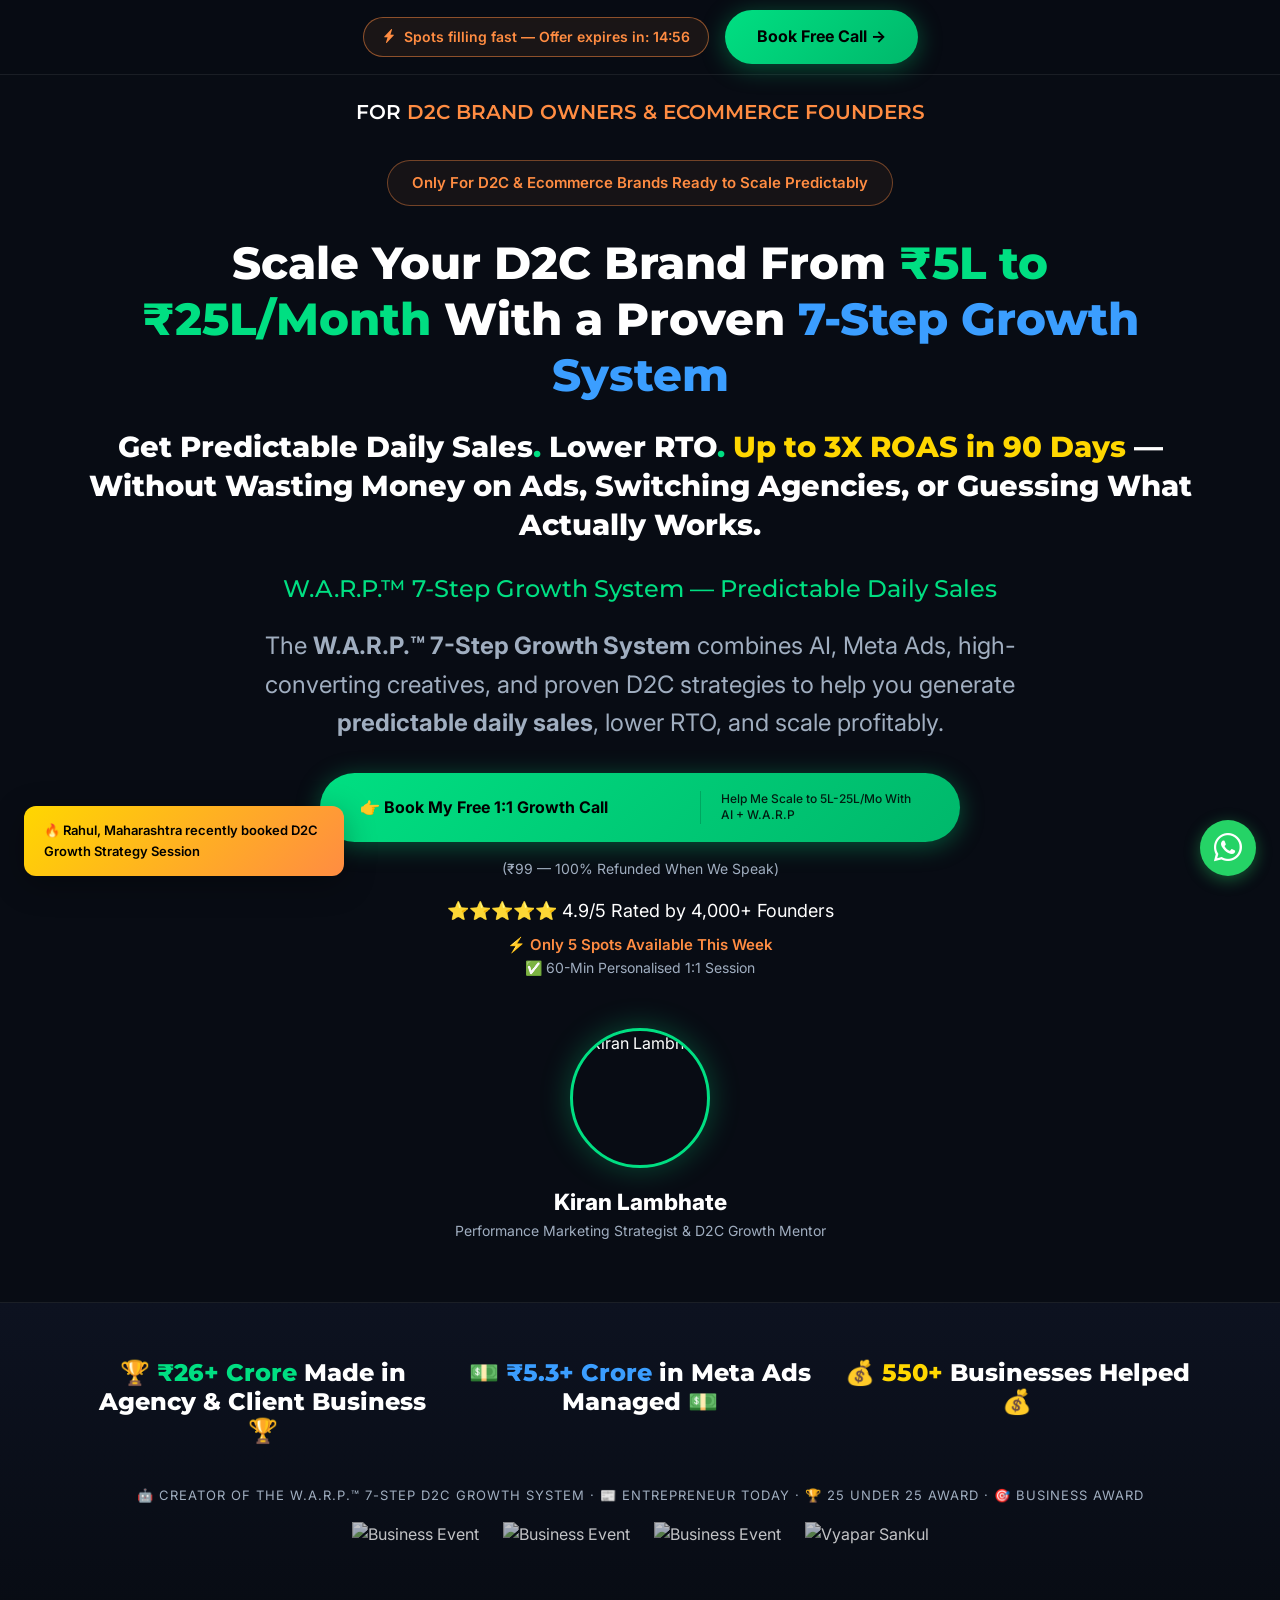
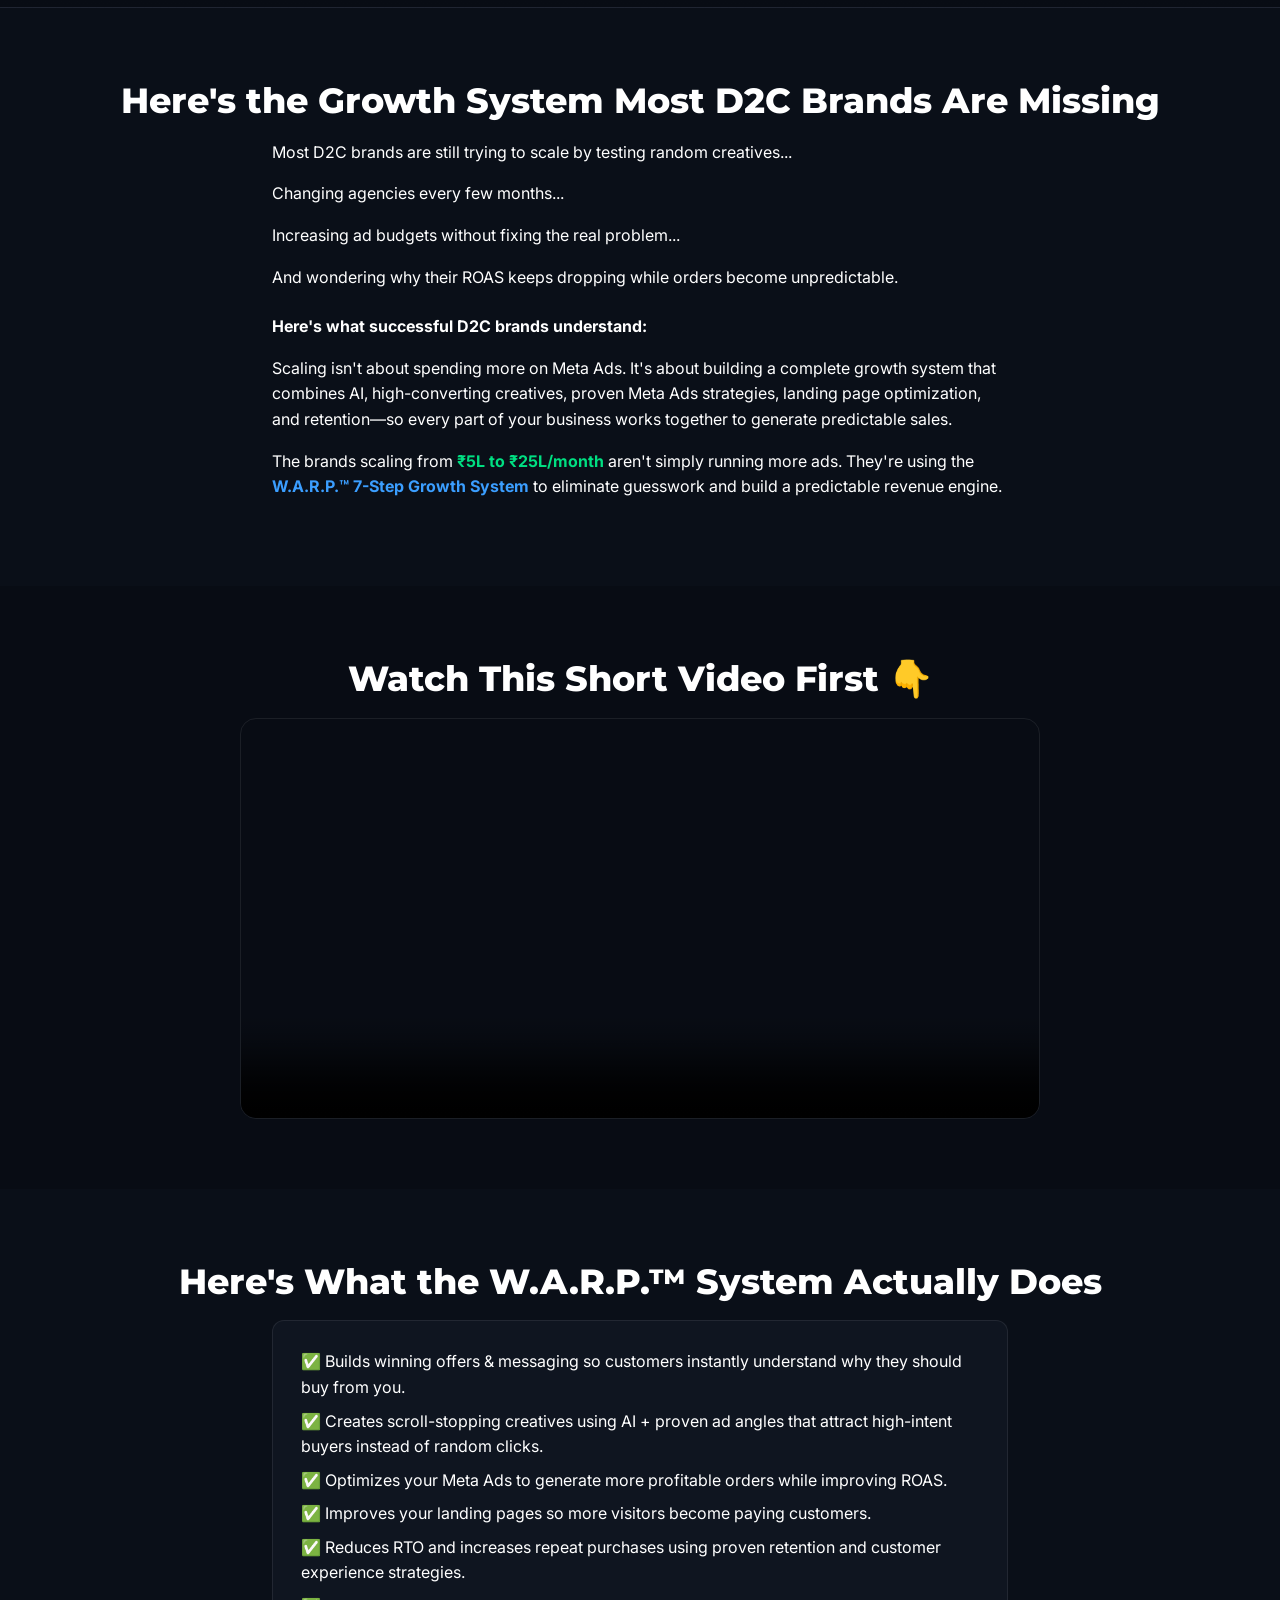
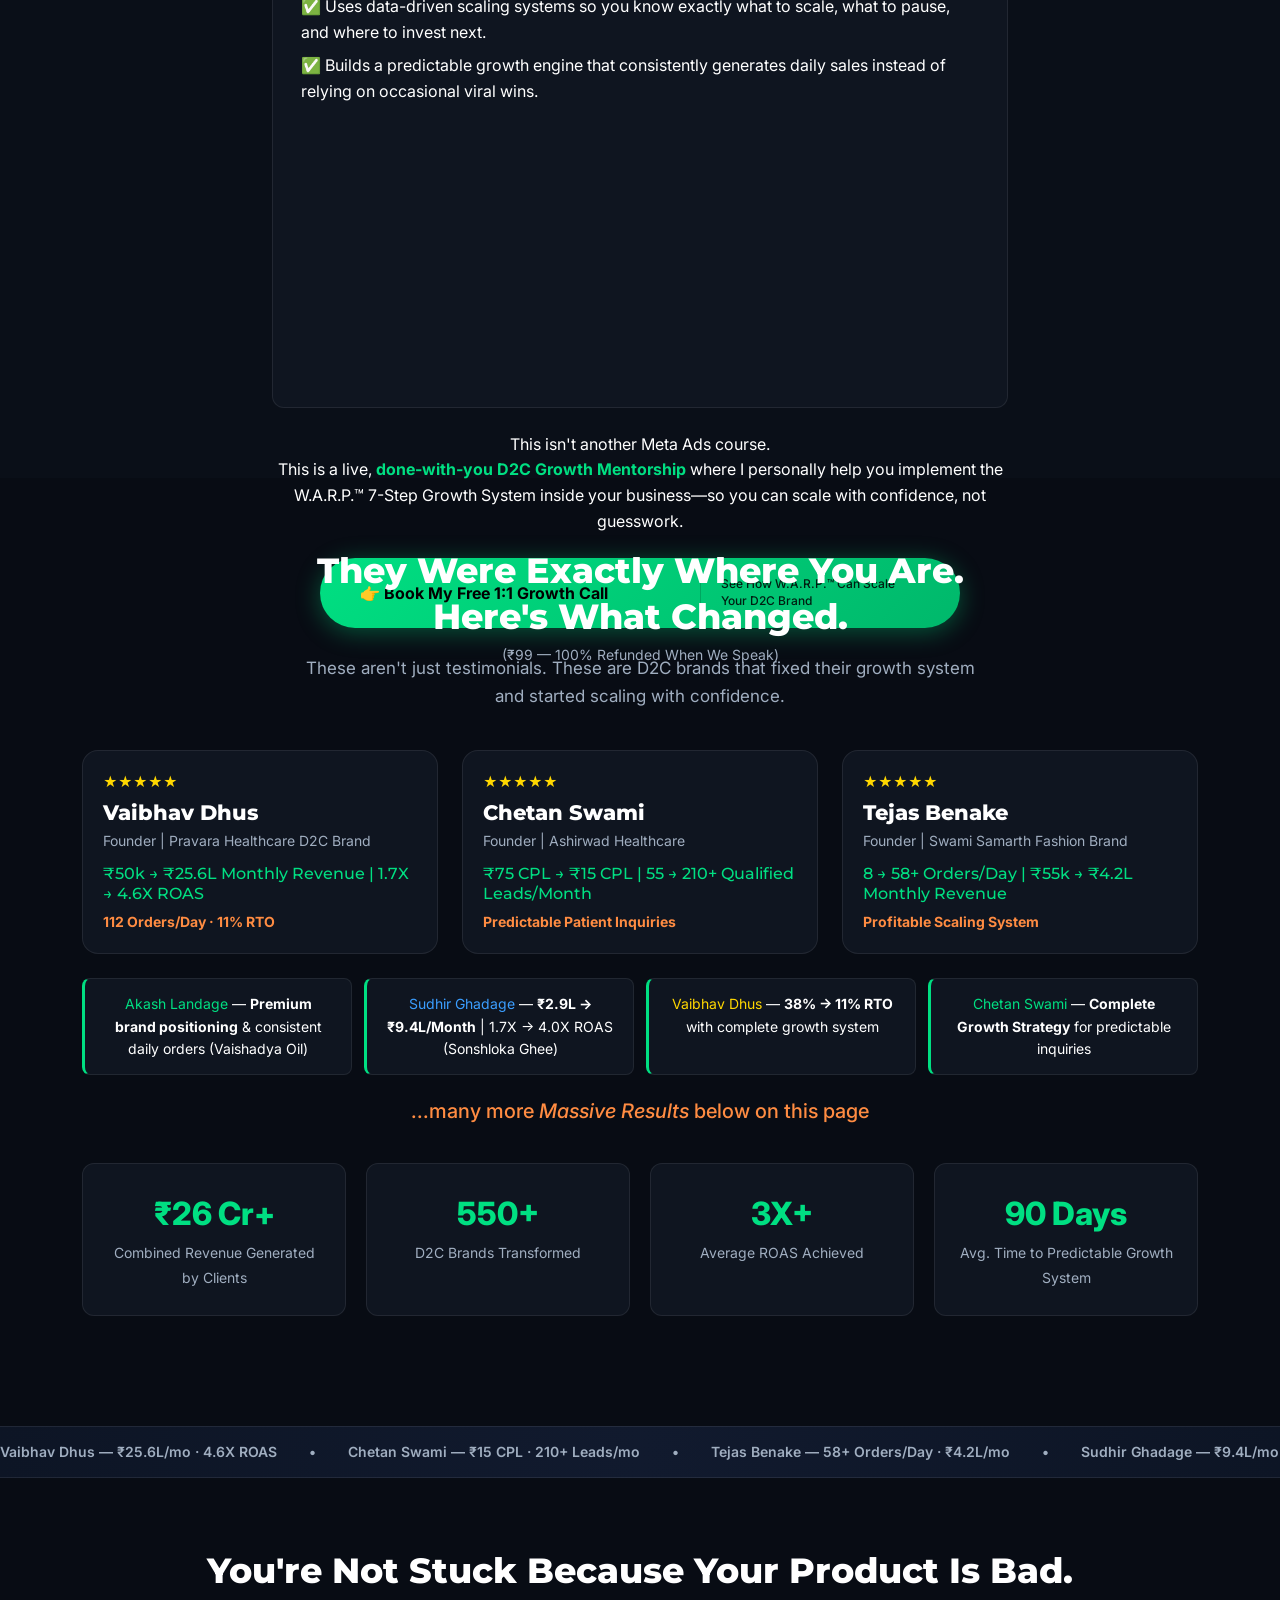
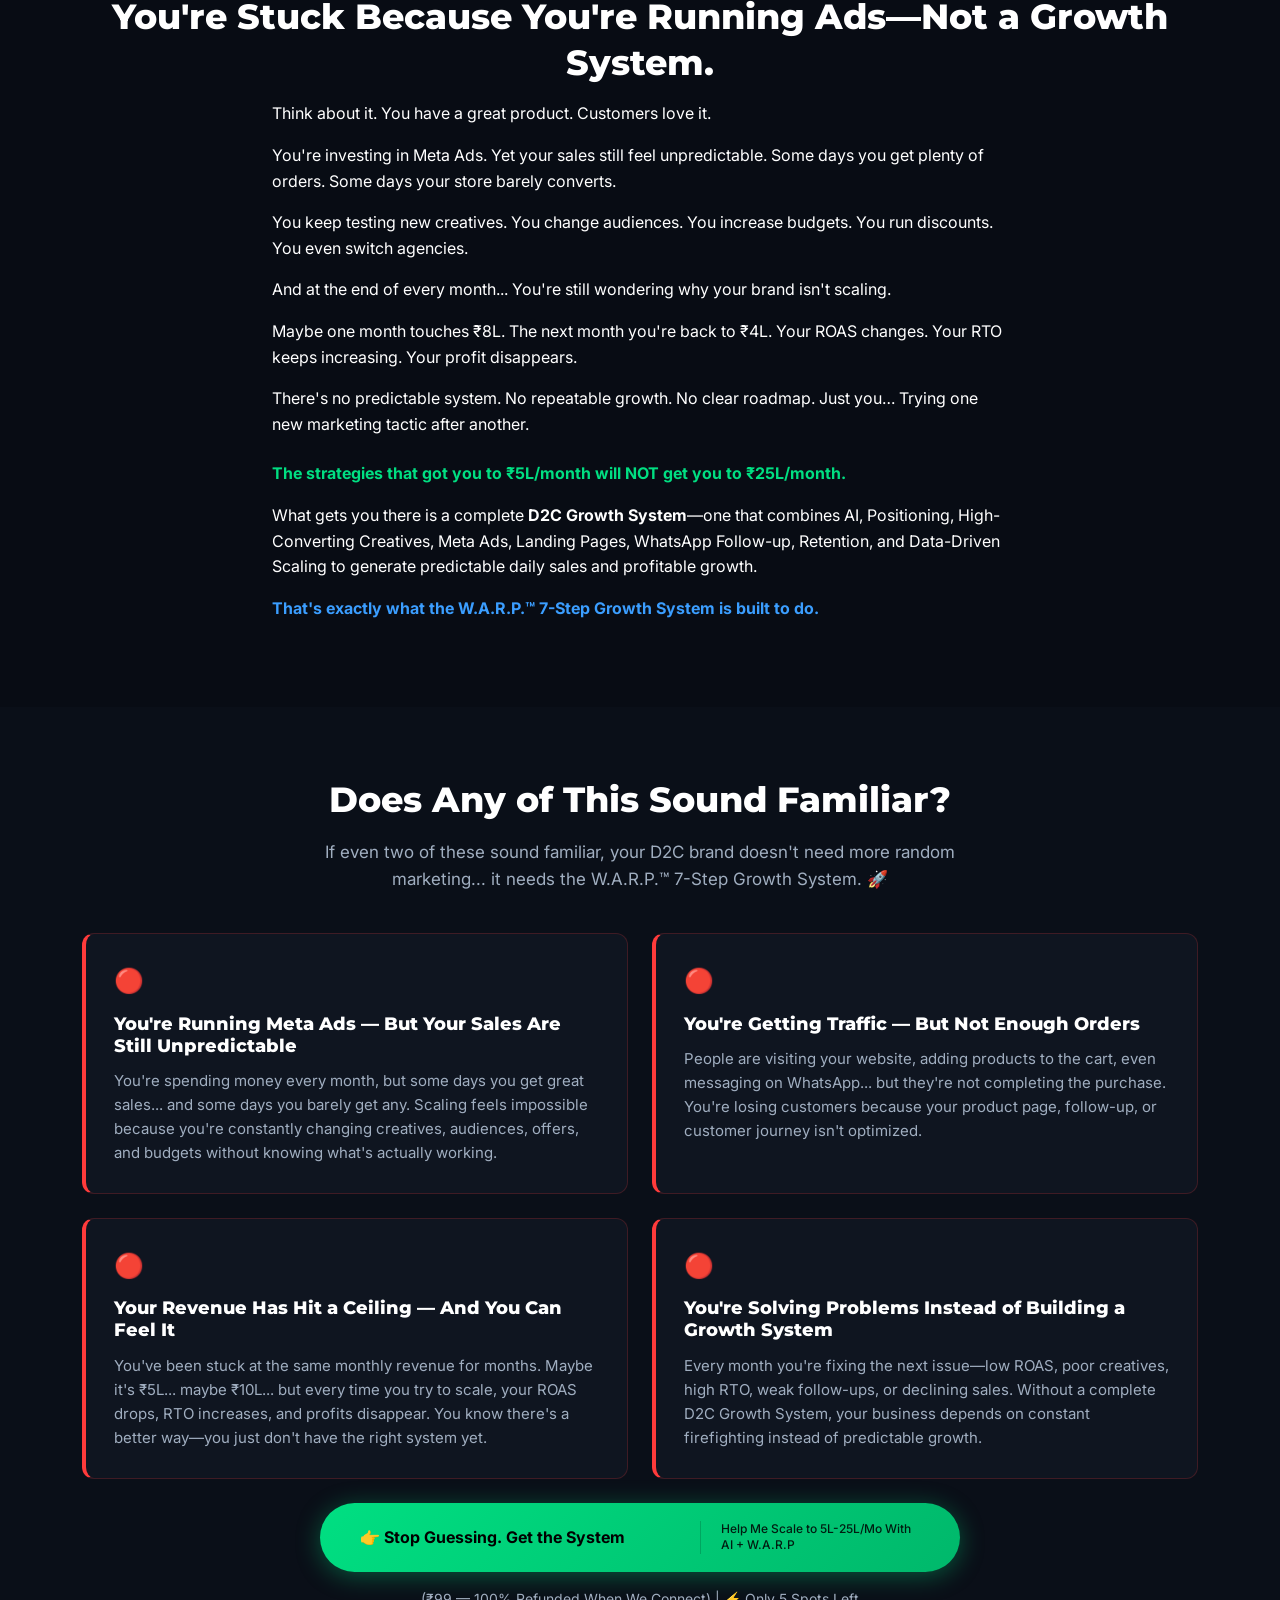
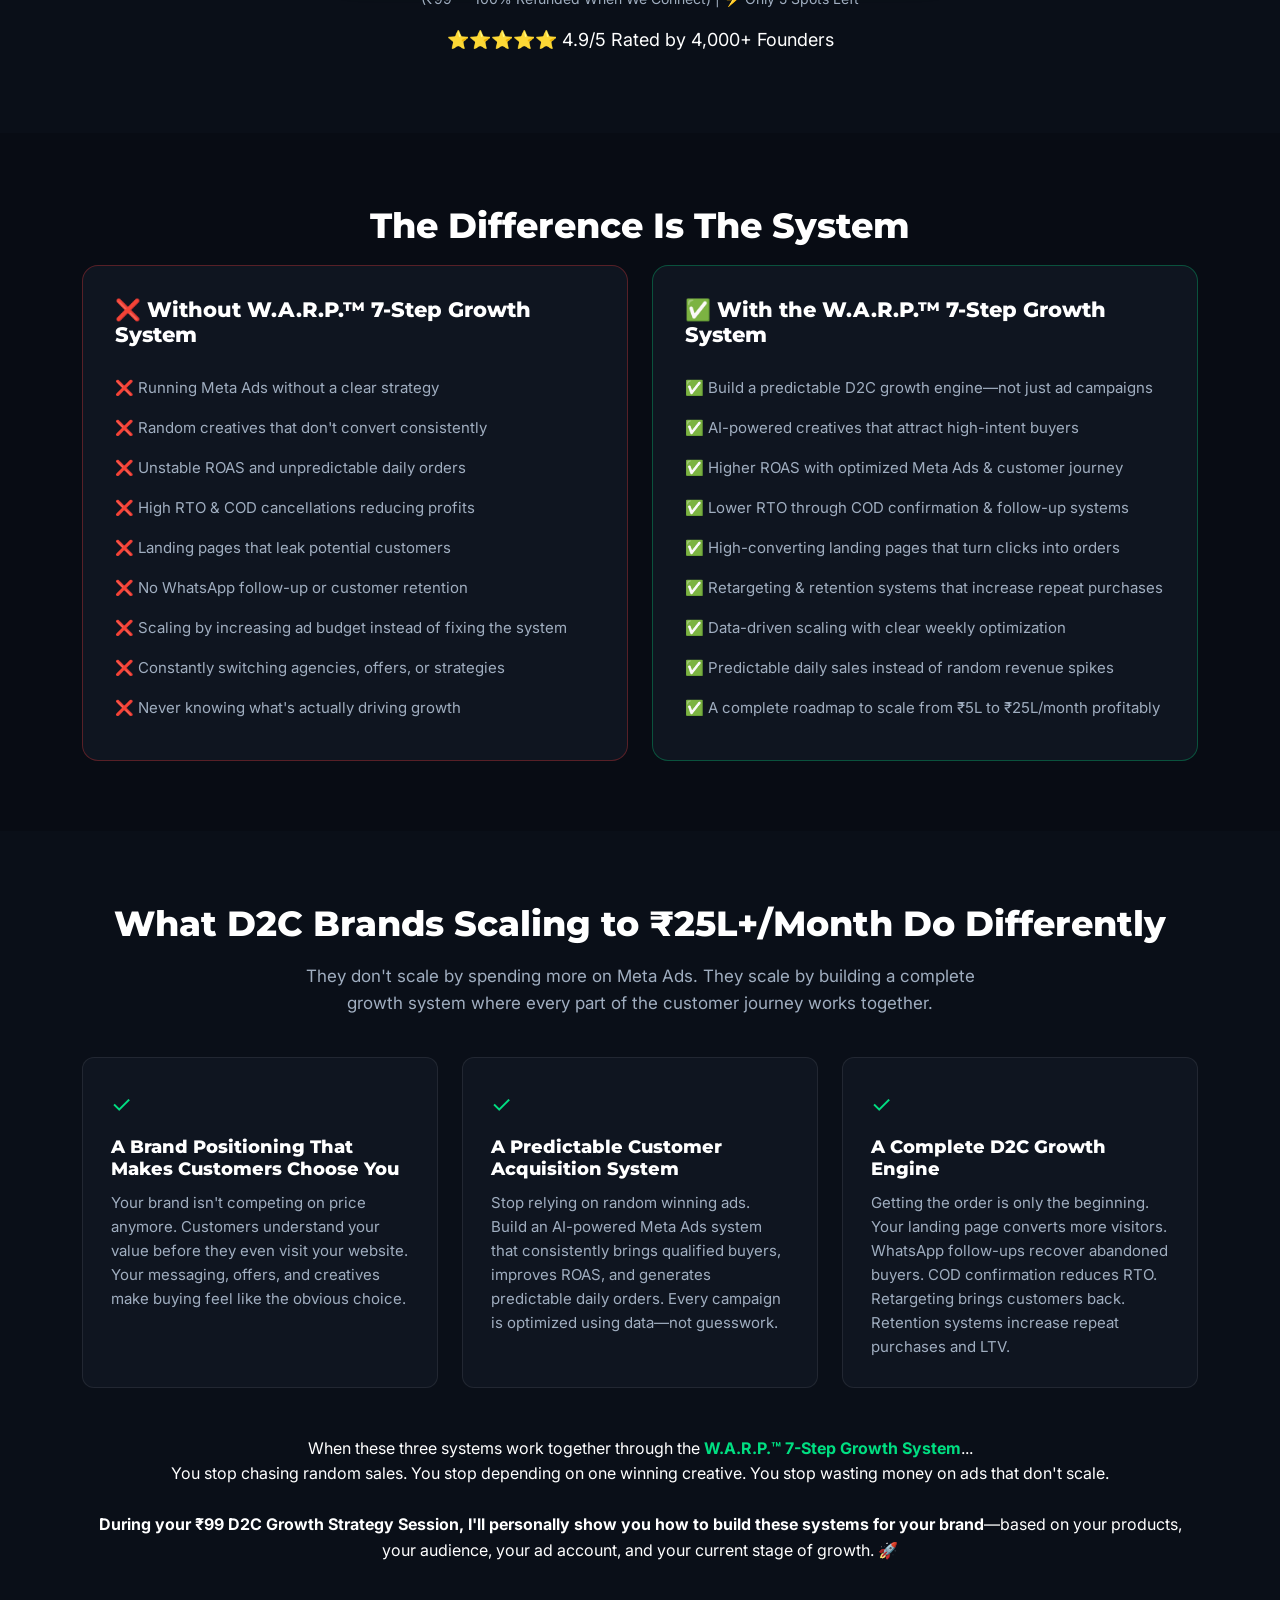
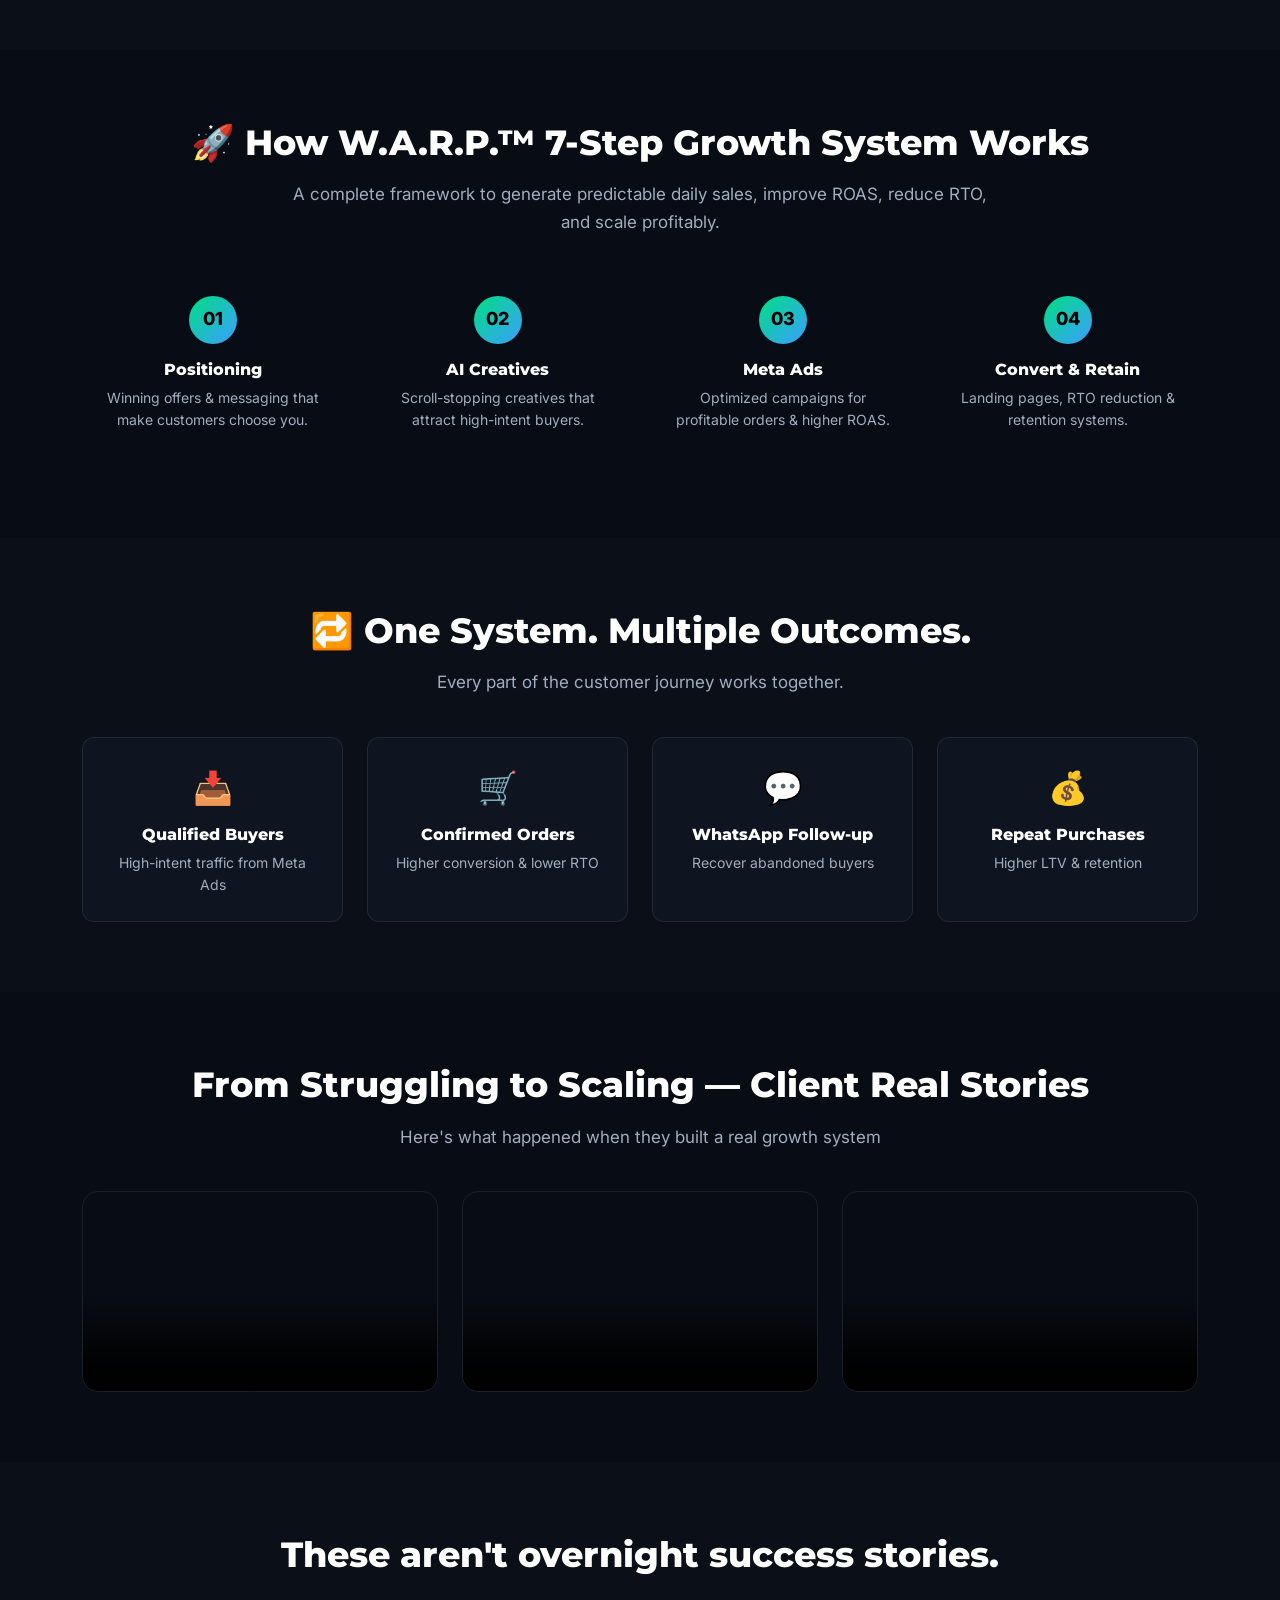
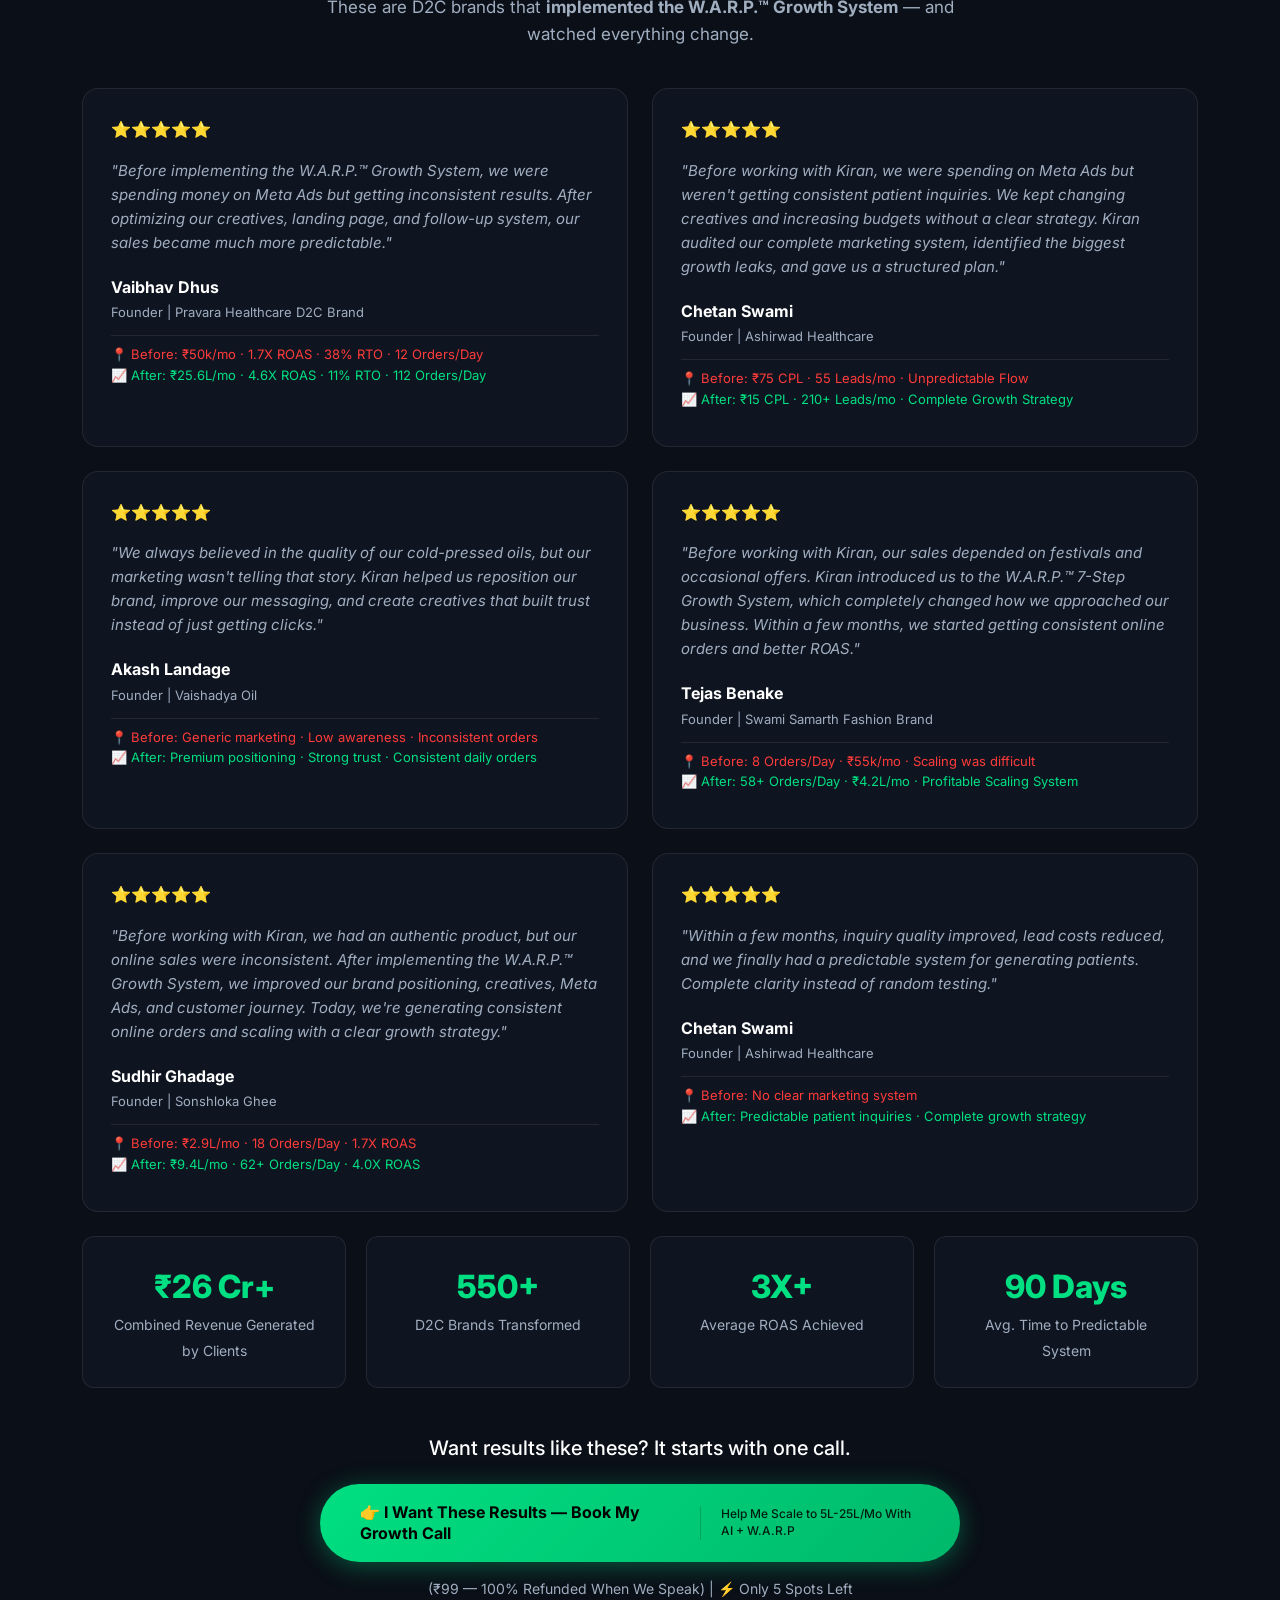
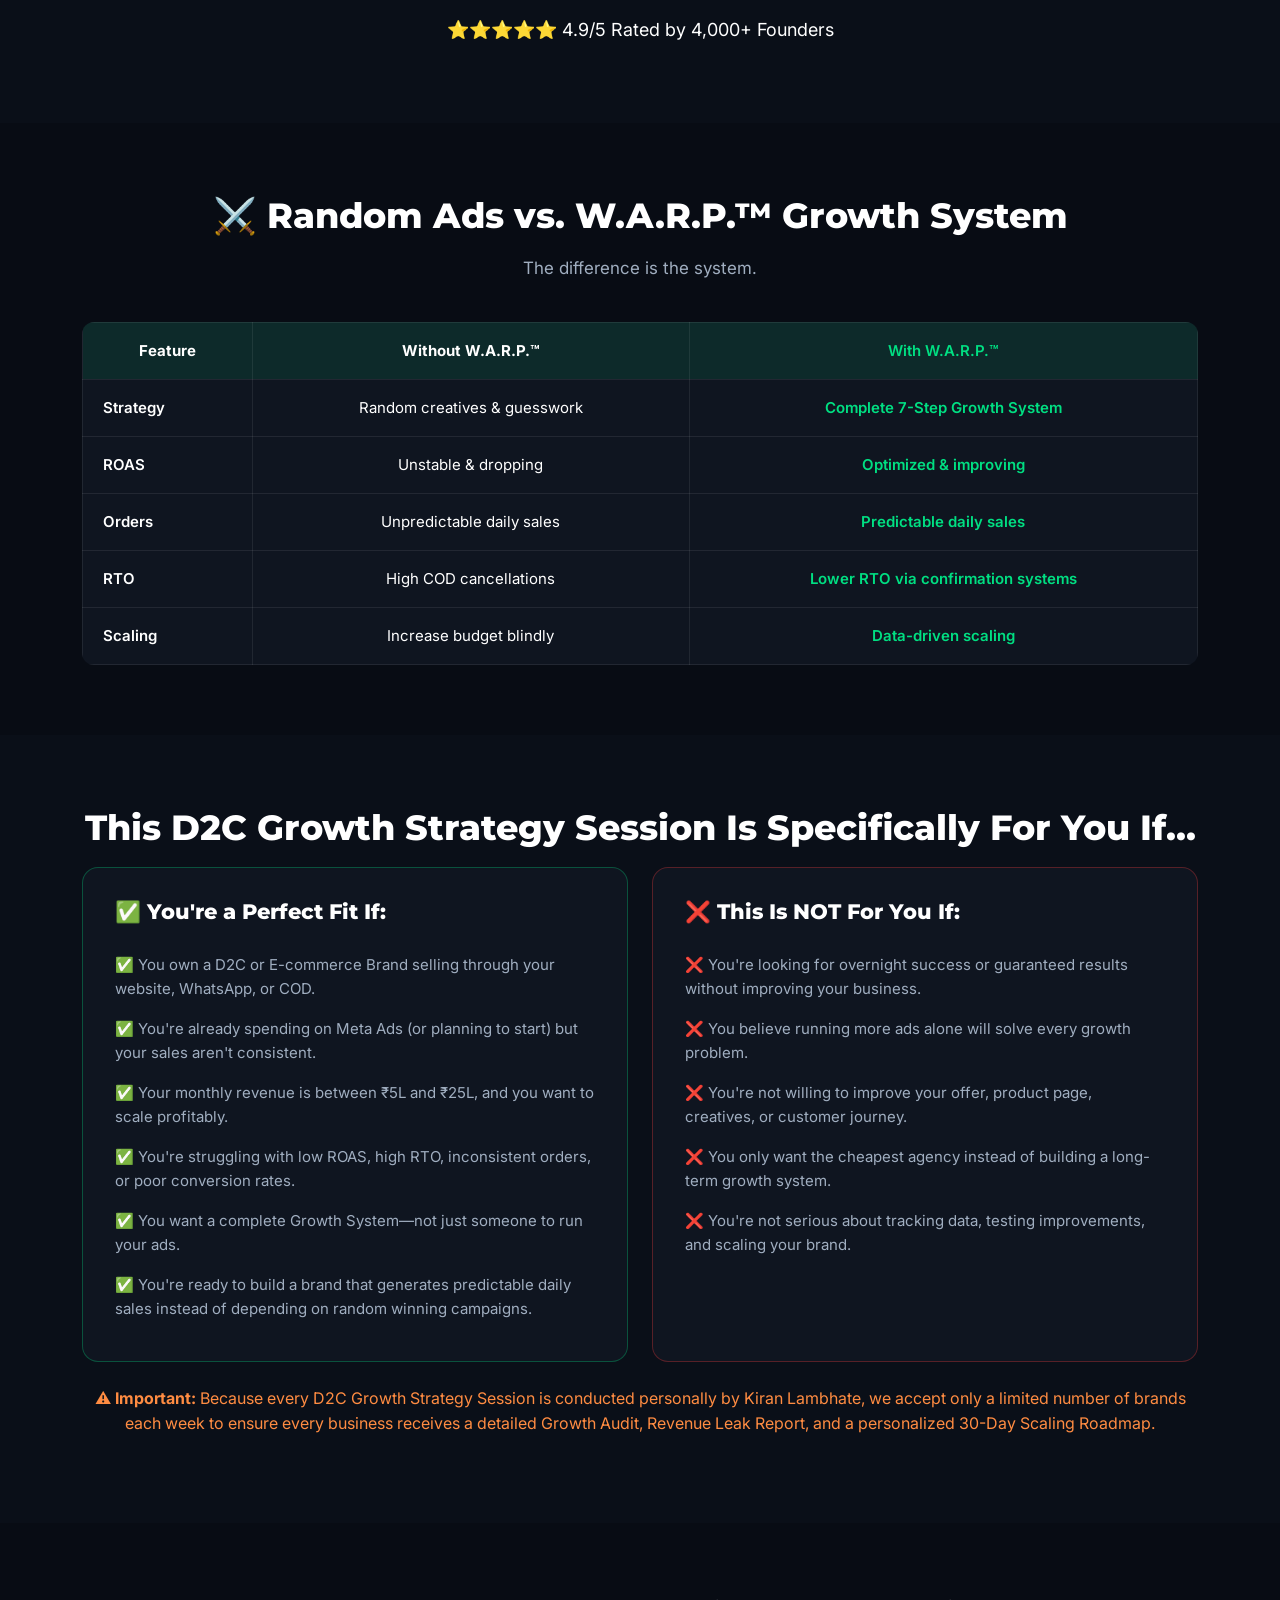
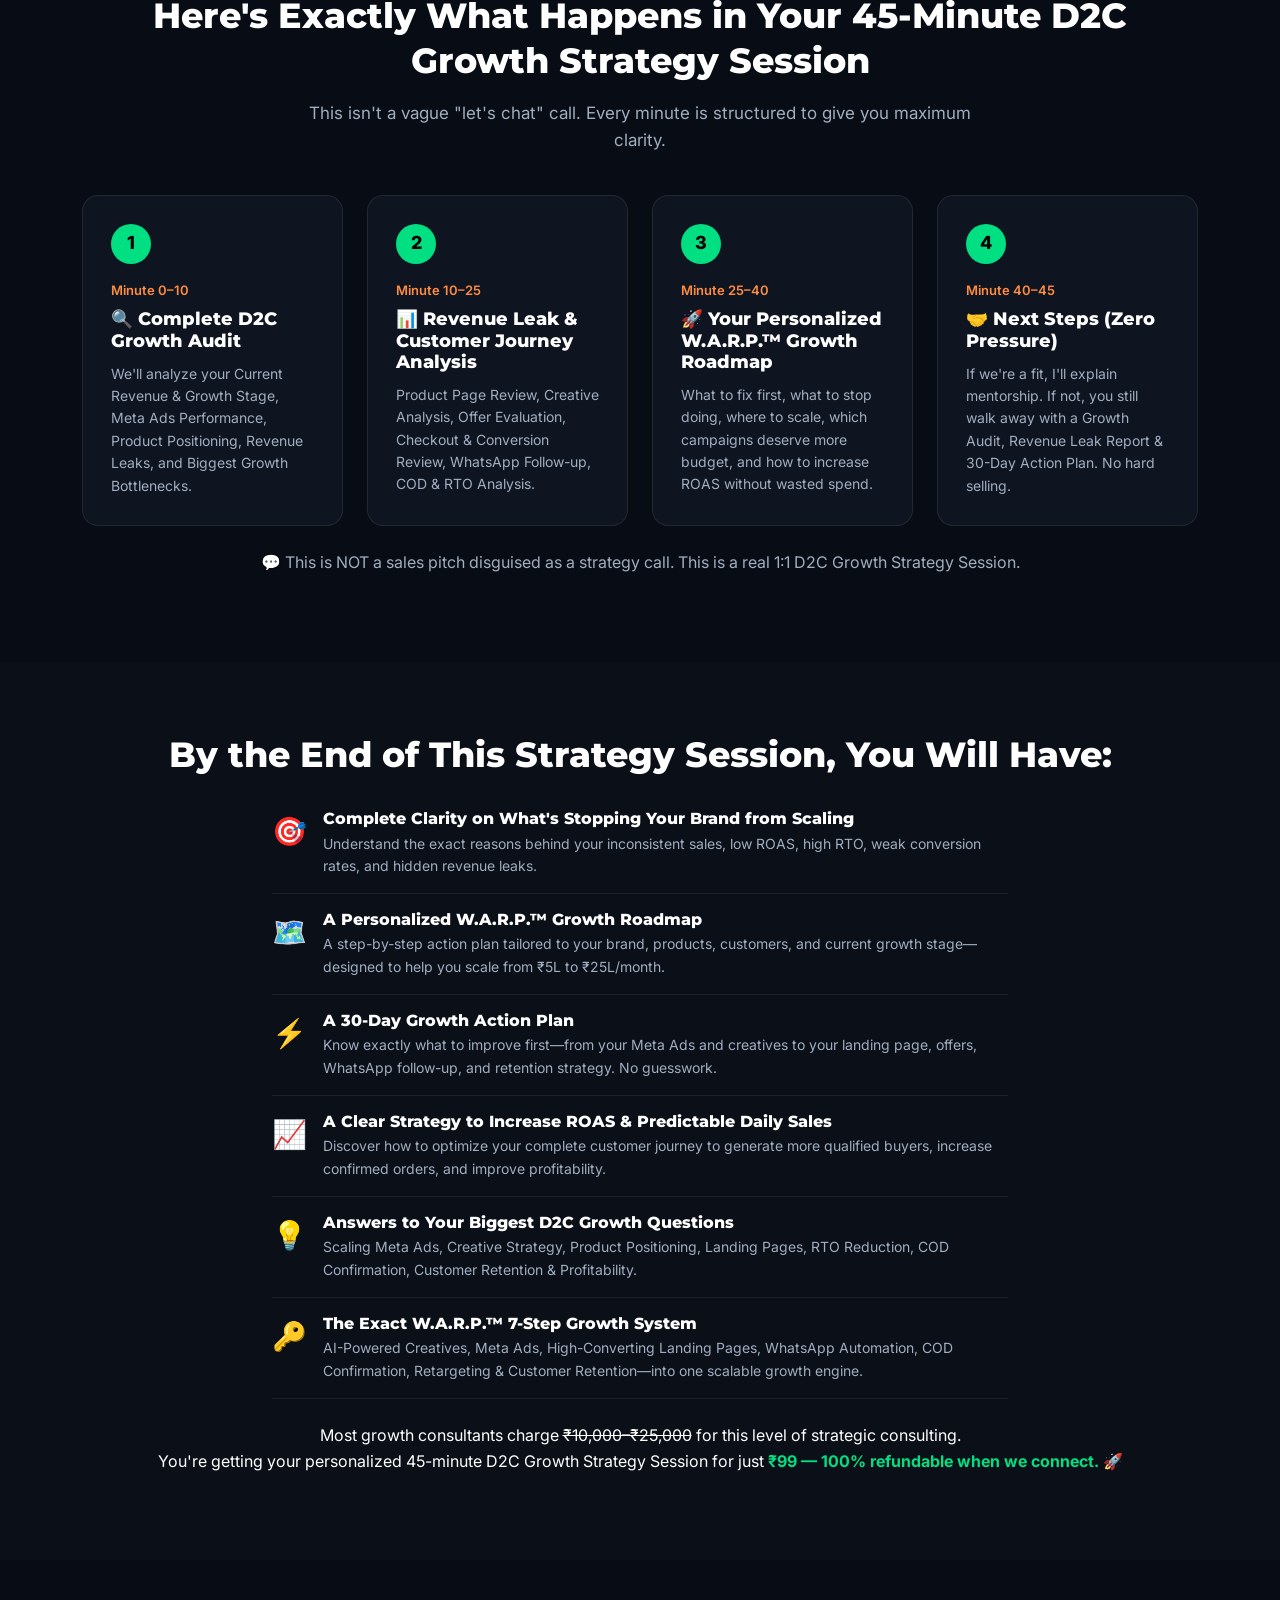
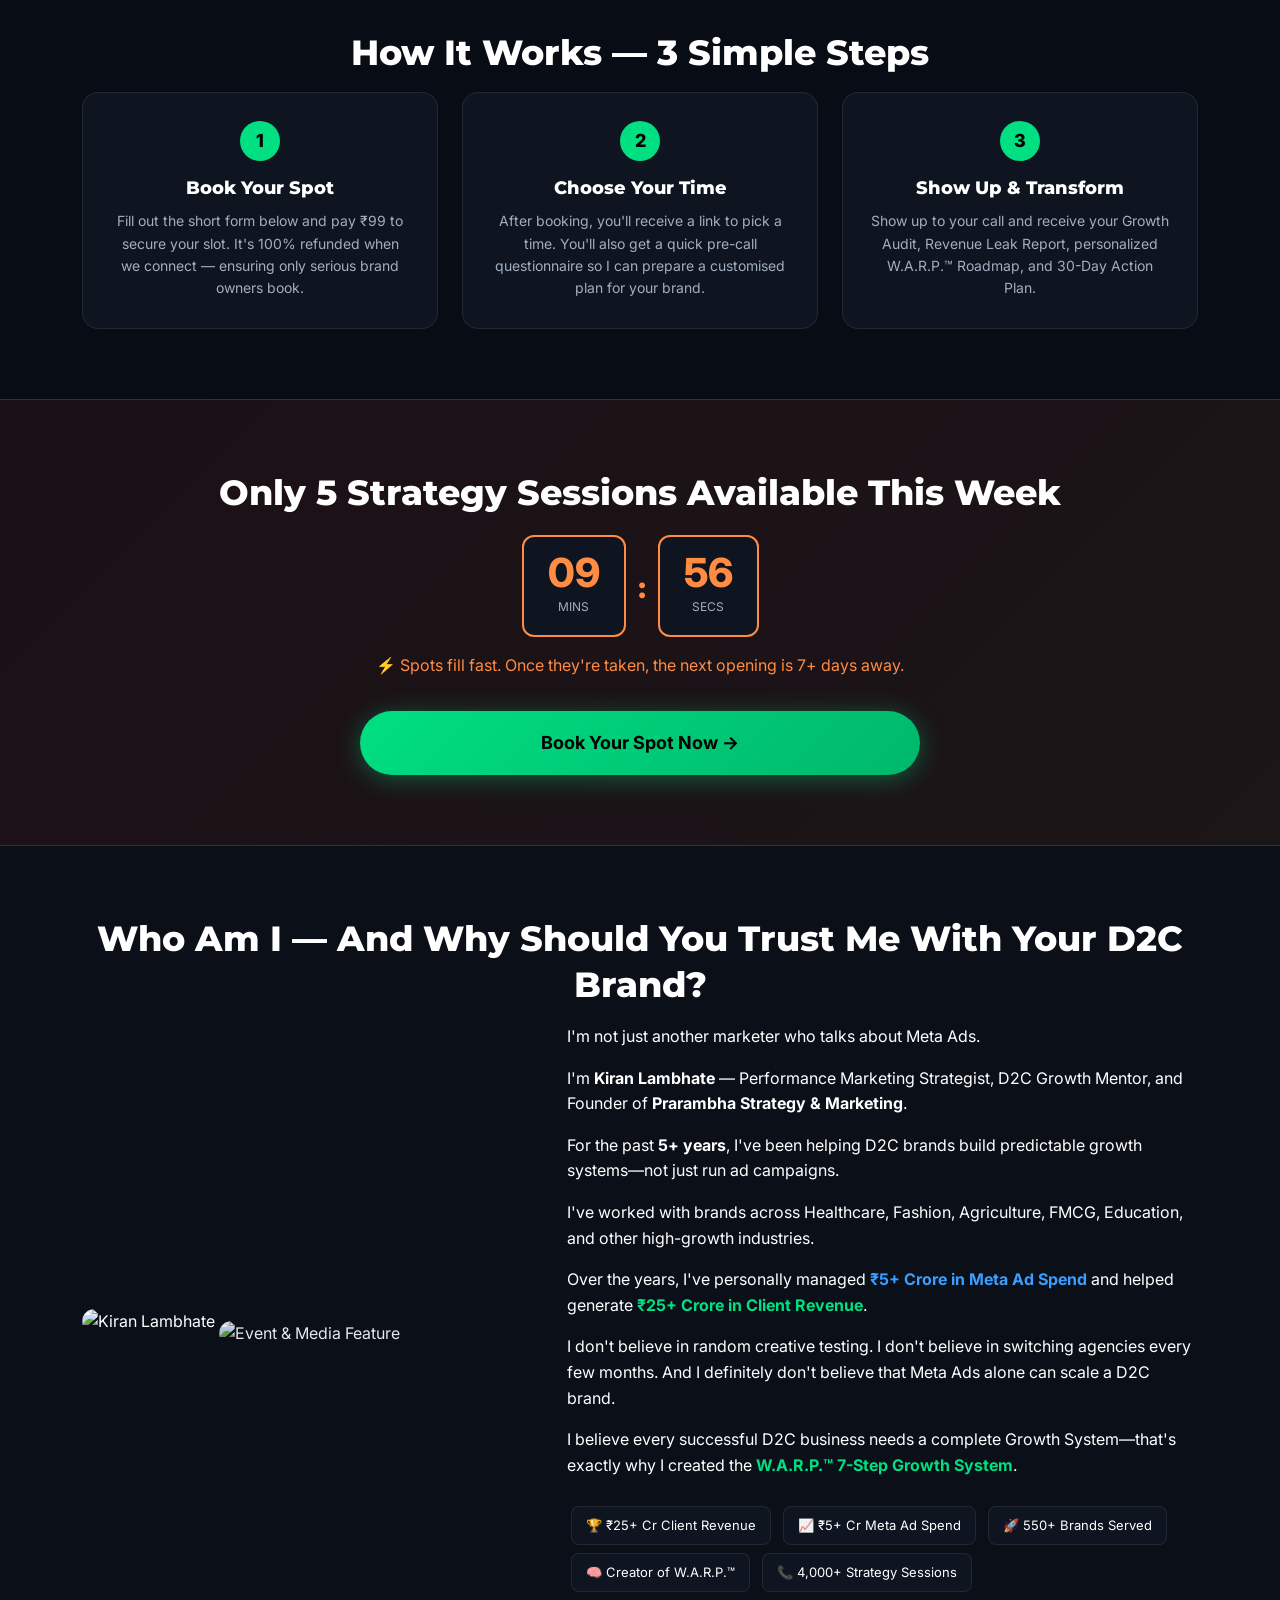
==== commit 539a1dfd: "Changes made" ====
--- a/index.html
+++ b/index.html
@@ -3,13 +3,14 @@
 <head>
   <meta charset="UTF-8">
   <meta name="viewport" content="width=device-width, initial-scale=1.0">
-  <title>Complete Done-For-You W.A.R.P Funnel System | Kiran Lambhate</title>
-  <meta name="description" content="DFY AI + W.A.R.P Funnel System — Build daily enquiries, predictable sales & stable growth for your business. Book your ₹149 consultation call today.">
+  <title>Scale Your D2C Brand From ₹5L to ₹25L/Month | W.A.R.P.™ 7-Step Growth System | Kiran Lambhate</title>
+  <meta name="description" content="Get Predictable Daily Sales, Lower RTO &amp; Up to 3X ROAS in 90 Days with the W.A.R.P.™ 7-Step Growth System. Book your ₹99 D2C Growth Strategy Session.">
   <link rel="preconnect" href="https://fonts.googleapis.com">
   <link rel="preconnect" href="https://fonts.gstatic.com" crossorigin>
   <link href="https://fonts.googleapis.com/css2?family=Inter:wght@400;500;600;700&family=Montserrat:wght@600;700;800;900&display=swap" rel="stylesheet">
   <link href="https://cdn.jsdelivr.net/npm/bootstrap@5.3.3/dist/css/bootstrap.min.css" rel="stylesheet">
   <link rel="stylesheet" href="https://cdn.jsdelivr.net/npm/bootstrap-icons@1.11.3/font/bootstrap-icons.min.css">
+  <link rel="stylesheet" href="https://cdn.jsdelivr.net/npm/intl-tel-input@18.2.1/build/css/intlTelInput.css">
   <link rel="stylesheet" href="css/style.css">
 </head>
 <body>
@@ -22,7 +23,7 @@
           <i class="bi bi-lightning-charge-fill"></i>
           <span>Spots filling fast — Offer expires in: <span id="countdown">15:00</span></span>
         </div>
-        <a href="#book" class="btn-cta" data-bs-toggle="modal" data-bs-target="#bookingModal">Book Free Call →</a>
+        <a href="#inline-booking" class="btn-cta">Book Free Call →</a>
       </div>
     </div>
   </header>
@@ -30,45 +31,47 @@
   <!-- Hero Section -->
   <section class="hero-section">
     <div class="container">
-      <h2 class="h5 fw-semibold mb-3">If you are not using <span class="text-orange">AI-Powered Meta Ads Funnels</span> in 2026, your business will struggle to scale.</h2>
-
-      <div class="qualification-pill">Only For Business Owners Who Want Daily Enquiries, Predictable Sales &amp; Stable Growth</div>
+      <h2 class="h5 fw-semibold mb-3">FOR <span class="text-orange">D2C BRAND OWNERS &amp; ECOMMERCE FOUNDERS</span></h2>
+
+      <div class="qualification-pill">Only For D2C &amp; Ecommerce Brands Ready to Scale Predictably</div>
 
       <h1 class="hero-headline">
-        <span class="text-white">Get My Exact</span>
-        <span class="text-green"> Done-For-You W.A.R.P Funnel System</span>
-        <span class="text-white"> to Generate</span>
-        <span class="text-green"> Daily Enquiries &amp; Predictable Sales</span>
-        <span class="text-white"> using</span>
-        <span class="text-blue"> AI + Meta Ads</span>
-        <span class="text-white"> —</span>
-        <span class="underline-white">100% Automated, No Agency Hiring, No Trial &amp; Error</span>
-        <span class="text-red"> Or YOU DON'T PAY!</span>
+        <span class="text-white">Scale Your D2C Brand From</span>
+        <span class="text-green"> ₹5L to ₹25L/Month</span>
+        <span class="text-white"> With a Proven</span>
+        <span class="text-blue"> 7-Step Growth System</span>
       </h1>
 
       <h1 class="hero-subheadline">
-        <span class="text-white">Predictable Leads</span><span class="text-green">.</span>
-        <span class="text-white"> Automated Follow-ups</span><span class="text-green">.</span>
-        <span class="text-white"> Real Sales</span><span class="text-green">.</span>
-        <span class="text-yellow"> No Guesswork.</span>
-        <span class="text-green"> Only SYSTEMS.</span>
+        <span class="text-white">Get Predictable Daily Sales</span><span class="text-green">.</span>
+        <span class="text-white"> Lower RTO</span><span class="text-green">.</span>
+        <span class="text-yellow"> Up to 3X ROAS in 90 Days</span>
+        <span class="text-white"> — Without Wasting Money on Ads, Switching Agencies, or Guessing What Actually Works.</span>
       </h1>
 
-      <h2 class="h4 text-green mb-4">AI-Powered W.A.R.P Funnel — Consistent Daily Enquiries &amp; Sales</h2>
+      <h2 class="h4 text-green mb-4">W.A.R.P.™ 7-Step Growth System — Predictable Daily Sales</h2>
 
       <p class="hero-tagline">
-        "<strong>Top 5000+ Business Owners</strong> across India are already using our <strong>DFY AI + W.A.R.P Funnel System</strong> — Get direct <strong>1:1 Strategy Consultation</strong> (not a course) to build a predictable lead &amp; customer system that grows your business without you grinding every day."
+        The <strong>W.A.R.P.™ 7-Step Growth System</strong> combines AI, Meta Ads, high-converting creatives, and proven D2C strategies to help you generate <strong>predictable daily sales</strong>, lower RTO, and scale profitably.
       </p>
 
-      <a href="#book" class="btn-cta btn-cta-lg" data-bs-toggle="modal" data-bs-target="#bookingModal">
-        👉 Book My ₹149 Strategy Consultation Call Now
-        <span class="btn-cta-sub">Help me build a predictable lead &amp; sales system with DFY W.A.R.P Funnel</span>
+      <a href="#inline-booking" class="btn-cta btn-cta-lg btn-cta-split">
+        <span class="btn-cta-main">👉 Book My Free 1:1 Growth Call</span>
+        <span class="btn-cta-sub">Help Me Scale to 5L-25L/Mo With AI + W.A.R.P</span>
       </a>
-      <p class="text-muted mt-3 small">(₹149 — 14-Day Results Guarantee or Money Back)</p>
-
-      <div class="rating-badge">⭐⭐⭐⭐⭐ 4.9/5 Rated by 5000+ Business Owners</div>
-      <div class="spots-badge">Only limited spots available this month</div>
-      <div class="session-badge">✅ 60-minute Personalised 1:1 Session — not a generic webinar</div>
+      <p class="text-muted mt-3 small">(₹99 — 100% Refunded When We Speak)</p>
+
+      <div class="rating-badge">⭐⭐⭐⭐⭐ 4.9/5 Rated by 4,000+ Founders</div>
+      <div class="spots-badge">⚡ Only 5 Spots Available This Week</div>
+      <div class="session-badge">✅ 60-Min Personalised 1:1 Session</div>
+
+      <div class="hero-brand mt-5">
+        <img src="https://website.hellokiran.com/assets/about-CiCp4_1t.webp" alt="Kiran Lambhate" class="hero-photo">
+        <div class="hero-brand-text">
+          <span class="hero-brand-name">Kiran Lambhate</span>
+          <span class="hero-brand-title">Performance Marketing Strategist &amp; D2C Growth Mentor</span>
+        </div>
+      </div>
     </div>
   </section>
 
@@ -77,13 +80,41 @@
     <div class="container">
       <div class="row g-3">
         <div class="col-md-4 stat-item">
-          <h3>🏆 <span class="text-green">500+</span> Clients Scaled 🏆</h3>
+          <h3>🏆 <span class="text-green">₹26+ Crore</span> Made in Agency &amp; Client Business 🏆</h3>
         </div>
         <div class="col-md-4 stat-item">
-          <h3>💵 <span class="text-blue">5000+</span> Business Owners Helped 💵</h3>
+          <h3>💵 <span class="text-blue">₹5.3+ Crore</span> in Meta Ads Managed 💵</h3>
         </div>
         <div class="col-md-4 stat-item">
-          <h3>💰 <span class="text-yellow">100%</span> 14-Day Results Guarantee 💰</h3>
+          <h3>💰 <span class="text-yellow">550+</span> Businesses Helped 💰</h3>
+        </div>
+      </div>
+
+      <div class="press-logos mt-4">
+        <p class="press-logos-label">🤖 Creator of the W.A.R.P.™ 7-Step D2C Growth System · 📰 Entrepreneur Today · 🏆 25 Under 25 Award · 🎯 Business Award</p>
+        <div class="press-logos-row">
+          <img src="https://website.hellokiran.com/assets/festival%20post%202026%20finle%2011%20(1)-CKG6Osyi-ITZgz5Fn.webp" alt="Business Event">
+          <img src="https://website.hellokiran.com/assets/festival%20post%202026%20finle%2011%20(2)-sNdNrGKk-DG-uCjf1.webp" alt="Business Event">
+          <img src="https://website.hellokiran.com/assets/festival%20post%202026%20finle%2011-C16FUS-X-BYtgdhji.webp" alt="Business Event">
+          <img src="https://website.hellokiran.com/assets/vyaparsankul_logo-614sWnyS.webp" alt="Vyapar Sankul">
+        </div>
+      </div>
+    </div>
+  </section>
+
+  <!-- Growth System Missing -->
+  <section class="section dashboard-section">
+    <div class="container">
+      <h2 class="section-title">Here's the Growth System Most D2C Brands Are Missing</h2>
+      <div class="row justify-content-center">
+        <div class="col-lg-8">
+          <p>Most D2C brands are still trying to scale by testing random creatives...</p>
+          <p>Changing agencies every few months...</p>
+          <p>Increasing ad budgets without fixing the real problem...</p>
+          <p>And wondering why their ROAS keeps dropping while orders become unpredictable.</p>
+          <p class="mt-4"><strong>Here's what successful D2C brands understand:</strong></p>
+          <p>Scaling isn't about spending more on Meta Ads. It's about building a complete growth system that combines AI, high-converting creatives, proven Meta Ads strategies, landing page optimization, and retention—so every part of your business works together to generate predictable sales.</p>
+          <p>The brands scaling from <strong class="text-green">₹5L to ₹25L/month</strong> aren't simply running more ads. They're using the <strong class="text-blue">W.A.R.P.™ 7-Step Growth System</strong> to eliminate guesswork and build a predictable revenue engine.</p>
         </div>
       </div>
     </div>
@@ -92,7 +123,7 @@
   <!-- Video Section -->
   <section class="section">
     <div class="container">
-      <h2 class="section-title">Watch This 1 Minute Short Video First 👇</h2>
+      <h2 class="section-title">Watch This Short Video First 👇</h2>
       <div class="video-wrapper">
         <video controls poster="https://website.hellokiran.com/assets/about-CiCp4_1t.webp">
           <source src="https://website.hellokiran.com/assets/main-video-DfhYOAL7.mp4" type="video/mp4">
@@ -101,93 +132,144 @@
     </div>
   </section>
 
+  <!-- What System Does -->
+  <section class="section" style="background: #0a0f18;">
+    <div class="container">
+      <h2 class="section-title">Here's What the W.A.R.P.™ System Actually Does</h2>
+      <div class="row justify-content-center">
+        <div class="col-lg-8">
+          <div class="feature-card">
+            <ul class="list-unstyled mb-0">
+              <li class="mb-2">✅ Builds winning offers &amp; messaging so customers instantly understand why they should buy from you.</li>
+              <li class="mb-2">✅ Creates scroll-stopping creatives using AI + proven ad angles that attract high-intent buyers instead of random clicks.</li>
+              <li class="mb-2">✅ Optimizes your Meta Ads to generate more profitable orders while improving ROAS.</li>
+              <li class="mb-2">✅ Improves your landing pages so more visitors become paying customers.</li>
+              <li class="mb-2">✅ Reduces RTO and increases repeat purchases using proven retention and customer experience strategies.</li>
+              <li class="mb-2">✅ Uses data-driven scaling systems so you know exactly what to scale, what to pause, and where to invest next.</li>
+              <li class="mb-0">✅ Builds a predictable growth engine that consistently generates daily sales instead of relying on occasional viral wins.</li>
+            </ul>
+          </div>
+          <p class="mt-4 text-center">This isn't another Meta Ads course.<br>This is a live, <strong class="text-green">done-with-you D2C Growth Mentorship</strong> where I personally help you implement the W.A.R.P.™ 7-Step Growth System inside your business—so you can scale with confidence, not guesswork.</p>
+          <div class="text-center mt-4">
+            <a href="#inline-booking" class="btn-cta btn-cta-lg btn-cta-split">
+              <span class="btn-cta-main">👉 Book My Free 1:1 Growth Call</span>
+              <span class="btn-cta-sub">See How W.A.R.P.™ Can Scale Your D2C Brand</span>
+            </a>
+            <p class="text-muted mt-3 small">(₹99 — 100% Refunded When We Speak)</p>
+          </div>
+        </div>
+      </div>
+    </div>
+  </section>
+
   <!-- Results Section -->
-  <section class="section" style="background: #0a0f18;">
-    <div class="container">
-      <h2 class="section-title">They Were Exactly Where You Are.<br>Here's Where They Are Now.</h2>
-      <p class="section-subtitle">These are business owners who implemented the W.A.R.P System — and watched everything change.</p>
+  <section class="section">
+    <div class="container">
+      <h2 class="section-title">They Were Exactly Where You Are.<br>Here's What Changed.</h2>
+      <p class="section-subtitle">These aren't just testimonials. These are D2C brands that fixed their growth system and started scaling with confidence.</p>
 
       <div class="row g-4 mb-4">
         <div class="col-md-4">
           <div class="result-card">
-            <video controls muted>
-              <source src="https://website.hellokiran.com/assets/review-1-D0nzRxvV.mp4" type="video/mp4">
-            </video>
             <div class="result-card-body">
               <div class="result-stars">★★★★★</div>
-              <h3 class="result-name">Client Success Story #1</h3>
-              <p class="result-role">Business Owner, Maharashtra</p>
-              <h4 class="h6 text-green">Predictable daily enquiries within 14 days</h4>
+              <h3 class="result-name">Vaibhav Dhus</h3>
+              <p class="result-role">Founder | Pravara Healthcare D2C Brand</p>
+              <h4 class="h6 text-green">₹50k → ₹25.6L Monthly Revenue | 1.7X → 4.6X ROAS</h4>
+              <p class="result-target"><strong>112 Orders/Day · 11% RTO</strong></p>
             </div>
           </div>
         </div>
         <div class="col-md-4">
           <div class="result-card">
-            <video controls muted>
-              <source src="https://website.hellokiran.com/assets/review-2-CgH9hgrE.mp4" type="video/mp4">
-            </video>
             <div class="result-card-body">
               <div class="result-stars">★★★★★</div>
-              <h3 class="result-name">Client Success Story #2</h3>
-              <p class="result-role">Business Owner, Karnataka</p>
-              <h4 class="h6 text-green">Automated funnel generating consistent leads</h4>
+              <h3 class="result-name">Chetan Swami</h3>
+              <p class="result-role">Founder | Ashirwad Healthcare</p>
+              <h4 class="h6 text-green">₹75 CPL → ₹15 CPL | 55 → 210+ Qualified Leads/Month</h4>
+              <p class="result-target"><strong>Predictable Patient Inquiries</strong></p>
             </div>
           </div>
         </div>
         <div class="col-md-4">
           <div class="result-card">
-            <video controls muted>
-              <source src="https://website.hellokiran.com/assets/review-3-DHjDk1Ln.mp4" type="video/mp4">
-            </video>
             <div class="result-card-body">
               <div class="result-stars">★★★★★</div>
-              <h3 class="result-name">Client Success Story #3</h3>
-              <p class="result-role">Business Owner, Gujarat</p>
-              <h4 class="h6 text-green">Scaled sales without hiring an agency</h4>
+              <h3 class="result-name">Tejas Benake</h3>
+              <p class="result-role">Founder | Swami Samarth Fashion Brand</p>
+              <h4 class="h6 text-green">8 → 58+ Orders/Day | ₹55k → ₹4.2L Monthly Revenue</h4>
+              <p class="result-target"><strong>Profitable Scaling System</strong></p>
             </div>
           </div>
         </div>
       </div>
+
+      <div class="result-highlights">
+        <div class="result-highlight"><span class="text-green">Akash Landage</span> — <strong>Premium brand positioning</strong> &amp; consistent daily orders (Vaishadya Oil)</div>
+        <div class="result-highlight"><span class="text-blue">Sudhir Ghadage</span> — <strong>₹2.9L → ₹9.4L/Month</strong> | 1.7X → 4.0X ROAS (Sonshloka Ghee)</div>
+        <div class="result-highlight"><span class="text-yellow">Vaibhav Dhus</span> — <strong>38% → 11% RTO</strong> with complete growth system</div>
+        <div class="result-highlight"><span class="text-green">Chetan Swami</span> — <strong>Complete Growth Strategy</strong> for predictable inquiries</div>
+      </div>
+
+      <p class="text-center h5 text-orange mt-4">...many more <em>Massive Results</em> below on this page</p>
 
       <div class="stats-grid">
         <div class="stat-box">
-          <span class="number">5000+</span>
-          <span class="label">Business Owners Helped</span>
+          <span class="number">₹26 Cr+</span>
+          <span class="label">Combined Revenue Generated by Clients</span>
         </div>
         <div class="stat-box">
-          <span class="number">500+</span>
-          <span class="label">Clients Scaled</span>
+          <span class="number">550+</span>
+          <span class="label">D2C Brands Transformed</span>
         </div>
         <div class="stat-box">
-          <span class="number">100%</span>
-          <span class="label">14-Day Results Guarantee</span>
+          <span class="number">3X+</span>
+          <span class="label">Average ROAS Achieved</span>
         </div>
         <div class="stat-box">
-          <span class="number">7-10 Days</span>
-          <span class="label">Average Funnel Setup Time</span>
-        </div>
-      </div>
-    </div>
-  </section>
+          <span class="number">90 Days</span>
+          <span class="label">Avg. Time to Predictable Growth System</span>
+        </div>
+      </div>
+    </div>
+  </section>
+
+  <!-- Scrolling Marquee -->
+  <div class="marquee-bar">
+    <div class="marquee-track">
+      <span>Vaibhav Dhus — ₹25.6L/mo · 4.6X ROAS</span>
+      <span>•</span>
+      <span>Chetan Swami — ₹15 CPL · 210+ Leads/mo</span>
+      <span>•</span>
+      <span>Tejas Benake — 58+ Orders/Day · ₹4.2L/mo</span>
+      <span>•</span>
+      <span>Sudhir Ghadage — ₹9.4L/mo · 4.0X ROAS</span>
+      <span>•</span>
+      <span>Akash Landage — Premium Brand Positioning</span>
+      <span>•</span>
+      <span>Vaibhav Dhus — ₹25.6L/mo · 4.6X ROAS</span>
+      <span>•</span>
+      <span>Chetan Swami — ₹15 CPL · 210+ Leads/mo</span>
+      <span>•</span>
+    </div>
+  </div>
 
   <!-- Pain Section -->
   <section class="section">
     <div class="container">
-      <h2 class="section-title">You're Not Stuck Because You Lack Skill.<br>You're Stuck Because You Don't Have a System.</h2>
+      <h2 class="section-title">You're Not Stuck Because Your Product Is Bad.<br>You're Stuck Because You're Running Ads—Not a Growth System.</h2>
 
       <div class="row justify-content-center">
         <div class="col-lg-8">
-          <p>Think about it.</p>
-          <p>You wake up every morning and leads only come if <strong>you</strong> hustle for them.</p>
-          <p>You run ads yourself. You manage the funnel. You follow up on WhatsApp. You chase payments. You handle complaints.</p>
-          <p>And at the end of all that — you're still getting <strong>unpredictable enquiries</strong> and <strong>inconsistent sales</strong>.</p>
-          <p>Maybe a good month brings 20 leads. Maybe a bad month brings 2.</p>
-          <p>But there's no system. No predictability. No automation.</p>
-          <p>Just you — running on hustle and hoping this month is better than the last.</p>
-          <p class="mt-4"><strong>Here's what nobody tells you:</strong></p>
-          <p><strong class="text-green">Random ads and manual follow-ups will NOT get you predictable growth.</strong><br>
-          What gets you predictable growth is a <strong>Done-For-You W.A.R.P Funnel System</strong> — one that attracts leads, qualifies them automatically, and converts them without you lifting a finger.</p>
-          <p><strong class="text-blue">That system exists. And on this call, I'll map it out for your business.</strong></p>
+          <p>Think about it. You have a great product. Customers love it.</p>
+          <p>You're investing in Meta Ads. Yet your sales still feel unpredictable. Some days you get plenty of orders. Some days your store barely converts.</p>
+          <p>You keep testing new creatives. You change audiences. You increase budgets. You run discounts. You even switch agencies.</p>
+          <p>And at the end of every month... You're still wondering why your brand isn't scaling.</p>
+          <p>Maybe one month touches ₹8L. The next month you're back to ₹4L. Your ROAS changes. Your RTO keeps increasing. Your profit disappears.</p>
+          <p>There's no predictable system. No repeatable growth. No clear roadmap. Just you… Trying one new marketing tactic after another.</p>
+          <p class="mt-4"><strong class="text-green">The strategies that got you to ₹5L/month will NOT get you to ₹25L/month.</strong></p>
+          <p>What gets you there is a complete <strong>D2C Growth System</strong>—one that combines AI, Positioning, High-Converting Creatives, Meta Ads, Landing Pages, WhatsApp Follow-up, Retention, and Data-Driven Scaling to generate predictable daily sales and profitable growth.</p>
+          <p><strong class="text-blue">That's exactly what the W.A.R.P.™ 7-Step Growth System is built to do.</strong></p>
         </div>
       </div>
     </div>
@@ -197,121 +279,229 @@
   <section class="section" style="background: #0a0f18;">
     <div class="container">
       <h2 class="section-title">Does Any of This Sound Familiar?</h2>
-      <p class="section-subtitle">If even two of these hit home — this consultation was designed specifically for you.</p>
+      <p class="section-subtitle">If even two of these sound familiar, your D2C brand doesn't need more random marketing... it needs the W.A.R.P.™ 7-Step Growth System. 🚀</p>
 
       <div class="row g-4">
         <div class="col-md-6">
           <div class="pain-card">
             <div class="icon">🔴</div>
-            <h3>You Want Leads But Don't Want to Manage Ads Yourself</h3>
-            <p>मला leads आणि sales हव्यात, पण Facebook &amp; Instagram Ads स्वतः manage करायचे नाहीत. Every day you delay, competitors with automated systems are capturing your customers.</p>
+            <h3>You're Running Meta Ads — But Your Sales Are Still Unpredictable</h3>
+            <p>You're spending money every month, but some days you get great sales... and some days you barely get any. Scaling feels impossible because you're constantly changing creatives, audiences, offers, and budgets without knowing what's actually working.</p>
           </div>
         </div>
         <div class="col-md-6">
           <div class="pain-card">
             <div class="icon">🔴</div>
-            <h3>You've Wasted Money on Trial &amp; Error</h3>
-            <p>मी ads expert नाही आणि trial-and-error मध्ये पैसे घालवायची इच्छा नाही. Multiple agencies and freelancers later, you still don't have stable results.</p>
+            <h3>You're Getting Traffic — But Not Enough Orders</h3>
+            <p>People are visiting your website, adding products to the cart, even messaging on WhatsApp... but they're not completing the purchase. You're losing customers because your product page, follow-up, or customer journey isn't optimized.</p>
           </div>
         </div>
         <div class="col-md-6">
           <div class="pain-card">
             <div class="icon">🔴</div>
-            <h3>Your Leads Are Wasting Away</h3>
-            <p>माझ्याकडे daily follow-up system नाही, त्यामुळे leads waste होतात. Cost per lead keeps rising while conversion keeps dropping.</p>
+            <h3>Your Revenue Has Hit a Ceiling — And You Can Feel It</h3>
+            <p>You've been stuck at the same monthly revenue for months. Maybe it's ₹5L... maybe ₹10L... but every time you try to scale, your ROAS drops, RTO increases, and profits disappear. You know there's a better way—you just don't have the right system yet.</p>
           </div>
         </div>
         <div class="col-md-6">
           <div class="pain-card">
             <div class="icon">🔴</div>
-            <h3>You're Growing on Referrals — Not Systems</h3>
-            <p>मला असा system हवा आहे जो referrals वर depend न राहता growth देईल. You want predictable monthly leads &amp; sales, not guesswork.</p>
-          </div>
-        </div>
-      </div>
-
-      <p class="text-center mt-4 text-muted">If you nodded at even two of these — this call is <strong class="text-white">specifically</strong> for you. 👇</p>
-      <p class="text-center">Stop hoping things will change. Get the system that makes change inevitable.</p>
+            <h3>You're Solving Problems Instead of Building a Growth System</h3>
+            <p>Every month you're fixing the next issue—low ROAS, poor creatives, high RTO, weak follow-ups, or declining sales. Without a complete D2C Growth System, your business depends on constant firefighting instead of predictable growth.</p>
+          </div>
+        </div>
+      </div>
 
       <div class="text-center mt-4">
-        <a href="#book" class="btn-cta btn-cta-lg" data-bs-toggle="modal" data-bs-target="#bookingModal">
-          👉 Book My ₹149 Strategy Consultation Call Now
-          <span class="btn-cta-sub">Help me build a predictable lead &amp; sales system</span>
+        <a href="#inline-booking" class="btn-cta btn-cta-lg btn-cta-split">
+          <span class="btn-cta-main">👉 Stop Guessing. Get the System</span>
+          <span class="btn-cta-sub">Help Me Scale to 5L-25L/Mo With AI + W.A.R.P</span>
         </a>
-        <p class="text-muted mt-3 small">(₹149 — 14-Day Results Guarantee) | ⚡ Only limited spots this month</p>
-        <div class="rating-badge">⭐⭐⭐⭐⭐ 4.9/5 Rated by 5000+ Business Owners</div>
+        <p class="text-muted mt-3 small">(₹99 — 100% Refunded When We Connect) | ⚡ Only 5 Spots Left</p>
+        <div class="rating-badge">⭐⭐⭐⭐⭐ 4.9/5 Rated by 4,000+ Founders</div>
+      </div>
+    </div>
+  </section>
+
+  <!-- With vs Without -->
+  <section class="section">
+    <div class="container">
+      <h2 class="section-title">The Difference Is The System</h2>
+      <div class="row g-4">
+        <div class="col-md-6">
+          <div class="fit-box not-fit">
+            <h3>❌ Without W.A.R.P.™ 7-Step Growth System</h3>
+            <ul>
+              <li>Running Meta Ads without a clear strategy</li>
+              <li>Random creatives that don't convert consistently</li>
+              <li>Unstable ROAS and unpredictable daily orders</li>
+              <li>High RTO &amp; COD cancellations reducing profits</li>
+              <li>Landing pages that leak potential customers</li>
+              <li>No WhatsApp follow-up or customer retention</li>
+              <li>Scaling by increasing ad budget instead of fixing the system</li>
+              <li>Constantly switching agencies, offers, or strategies</li>
+              <li>Never knowing what's actually driving growth</li>
+            </ul>
+          </div>
+        </div>
+        <div class="col-md-6">
+          <div class="fit-box perfect">
+            <h3>✅ With the W.A.R.P.™ 7-Step Growth System</h3>
+            <ul>
+              <li>Build a predictable D2C growth engine—not just ad campaigns</li>
+              <li>AI-powered creatives that attract high-intent buyers</li>
+              <li>Higher ROAS with optimized Meta Ads &amp; customer journey</li>
+              <li>Lower RTO through COD confirmation &amp; follow-up systems</li>
+              <li>High-converting landing pages that turn clicks into orders</li>
+              <li>Retargeting &amp; retention systems that increase repeat purchases</li>
+              <li>Data-driven scaling with clear weekly optimization</li>
+              <li>Predictable daily sales instead of random revenue spikes</li>
+              <li>A complete roadmap to scale from ₹5L to ₹25L/month profitably</li>
+            </ul>
+          </div>
+        </div>
       </div>
     </div>
   </section>
 
   <!-- What They Do Differently -->
-  <section class="section">
-    <div class="container">
-      <h2 class="section-title">What Business Owners With Predictable Sales Do Differently</h2>
-      <p class="section-subtitle">They didn't get there by working harder. They got there by building three specific things:</p>
+  <section class="section" style="background: #0a0f18;">
+    <div class="container">
+      <h2 class="section-title">What D2C Brands Scaling to ₹25L+/Month Do Differently</h2>
+      <p class="section-subtitle">They don't scale by spending more on Meta Ads. They scale by building a complete growth system where every part of the customer journey works together.</p>
 
       <div class="row g-4">
         <div class="col-md-4">
           <div class="feature-card">
             <div class="check">✓</div>
-            <h3>A High-Converting Funnel</h3>
-            <p>So precisely built that the right leads automatically flow in — landing page, automation, and follow-up all working together 24/7.</p>
+            <h3>A Brand Positioning That Makes Customers Choose You</h3>
+            <p>Your brand isn't competing on price anymore. Customers understand your value before they even visit your website. Your messaging, offers, and creatives make buying feel like the obvious choice.</p>
           </div>
         </div>
         <div class="col-md-4">
           <div class="feature-card">
             <div class="check">✓</div>
-            <h3>AI-Powered Meta Ads System</h3>
-            <p>Powered by Facebook &amp; Instagram Ads and AI — that runs 24/7, fills your calendar with qualified prospects, and never requires manual cold outreach.</p>
+            <h3>A Predictable Customer Acquisition System</h3>
+            <p>Stop relying on random winning ads. Build an AI-powered Meta Ads system that consistently brings qualified buyers, improves ROAS, and generates predictable daily orders. Every campaign is optimized using data—not guesswork.</p>
           </div>
         </div>
         <div class="col-md-4">
           <div class="feature-card">
             <div class="check">✓</div>
-            <h3>Automated Follow-Up &amp; Conversion</h3>
-            <p>Built for conversion — so leads don't waste away. WhatsApp follow-ups, retargeting, and tracking all systematized from lead to sale.</p>
-          </div>
-        </div>
-      </div>
-
-      <p class="text-center mt-5">These three things together create what I call a <strong class="text-green">W.A.R.P Funnel System</strong> — one that grows whether you're working, sleeping, or on vacation.<br><br>
-      <strong>On your ₹149 consultation call, I'll show you exactly how to build all three</strong> — mapped to your specific business, niche, and budget.</p>
+            <h3>A Complete D2C Growth Engine</h3>
+            <p>Getting the order is only the beginning. Your landing page converts more visitors. WhatsApp follow-ups recover abandoned buyers. COD confirmation reduces RTO. Retargeting brings customers back. Retention systems increase repeat purchases and LTV.</p>
+          </div>
+        </div>
+      </div>
+
+      <p class="text-center mt-5">When these three systems work together through the <strong class="text-green">W.A.R.P.™ 7-Step Growth System</strong>...<br>
+      You stop chasing random sales. You stop depending on one winning creative. You stop wasting money on ads that don't scale.<br><br>
+      <strong>During your ₹99 D2C Growth Strategy Session, I'll personally show you how to build these systems for your brand</strong>—based on your products, your audience, your ad account, and your current stage of growth. 🚀</p>
     </div>
   </section>
 
   <!-- How WARP Works -->
-  <section class="section" style="background: #0a0f18;">
-    <div class="container">
-      <h2 class="section-title">🚀 How W.A.R.P System Works</h2>
-      <p class="section-subtitle">तुमच्या business साठी Predictable System तयार करण्याची 4-Step Process.</p>
+  <section class="section">
+    <div class="container">
+      <h2 class="section-title">🚀 How W.A.R.P.™ 7-Step Growth System Works</h2>
+      <p class="section-subtitle">A complete framework to generate predictable daily sales, improve ROAS, reduce RTO, and scale profitably.</p>
 
       <div class="row g-4">
         <div class="col-6 col-md-3">
           <div class="process-step">
             <div class="num">01</div>
-            <h4>Audit &amp; Strategy</h4>
-            <p>तुमचा business audit करून custom strategy बनवतो.</p>
+            <h4>Positioning</h4>
+            <p>Winning offers &amp; messaging that make customers choose you.</p>
           </div>
         </div>
         <div class="col-6 col-md-3">
           <div class="process-step">
             <div class="num">02</div>
-            <h4>Funnel Setup</h4>
-            <p>High-converting landing page &amp; automation तयार करतो.</p>
+            <h4>AI Creatives</h4>
+            <p>Scroll-stopping creatives that attract high-intent buyers.</p>
           </div>
         </div>
         <div class="col-6 col-md-3">
           <div class="process-step">
             <div class="num">03</div>
-            <h4>Ads Launch</h4>
-            <p>AI-optimized creatives &amp; copy सह ads live होतात.</p>
+            <h4>Meta Ads</h4>
+            <p>Optimized campaigns for profitable orders &amp; higher ROAS.</p>
           </div>
         </div>
         <div class="col-6 col-md-3">
           <div class="process-step">
             <div class="num">04</div>
-            <h4>Scale &amp; Optimize</h4>
-            <p>Results analyze करून business scale करतो.</p>
+            <h4>Convert &amp; Retain</h4>
+            <p>Landing pages, RTO reduction &amp; retention systems.</p>
+          </div>
+        </div>
+      </div>
+    </div>
+  </section>
+
+  <!-- One Funnel Multiple Outcomes -->
+  <section class="section" style="background: #0a0f18;">
+    <div class="container">
+      <h2 class="section-title">🔁 One System. Multiple Outcomes.</h2>
+      <p class="section-subtitle">Every part of the customer journey works together.</p>
+      <div class="row g-4">
+        <div class="col-6 col-md-3">
+          <div class="outcome-card">
+            <div class="outcome-icon">📥</div>
+            <h4>Qualified Buyers</h4>
+            <p>High-intent traffic from Meta Ads</p>
+          </div>
+        </div>
+        <div class="col-6 col-md-3">
+          <div class="outcome-card">
+            <div class="outcome-icon">🛒</div>
+            <h4>Confirmed Orders</h4>
+            <p>Higher conversion &amp; lower RTO</p>
+          </div>
+        </div>
+        <div class="col-6 col-md-3">
+          <div class="outcome-card">
+            <div class="outcome-icon">💬</div>
+            <h4>WhatsApp Follow-up</h4>
+            <p>Recover abandoned buyers</p>
+          </div>
+        </div>
+        <div class="col-6 col-md-3">
+          <div class="outcome-card">
+            <div class="outcome-icon">💰</div>
+            <h4>Repeat Purchases</h4>
+            <p>Higher LTV &amp; retention</p>
+          </div>
+        </div>
+      </div>
+    </div>
+  </section>
+
+  <!-- Client Video Stories -->
+  <section class="section">
+    <div class="container">
+      <h2 class="section-title">From Struggling to Scaling — Client Real Stories</h2>
+      <p class="section-subtitle">Here's what happened when they built a real growth system</p>
+      <div class="row g-4">
+        <div class="col-md-4">
+          <div class="video-story-card">
+            <video controls muted poster="https://website.hellokiran.com/assets/about-CiCp4_1t.webp">
+              <source src="https://website.hellokiran.com/assets/Video-670-Dh8AgvNn.mp4" type="video/mp4">
+            </video>
+          </div>
+        </div>
+        <div class="col-md-4">
+          <div class="video-story-card">
+            <video controls muted poster="https://website.hellokiran.com/assets/about-CiCp4_1t.webp">
+              <source src="https://website.hellokiran.com/assets/Video-692-Biw6Sci6.mp4" type="video/mp4">
+            </video>
+          </div>
+        </div>
+        <div class="col-md-4">
+          <div class="video-story-card">
+            <video controls muted poster="https://website.hellokiran.com/assets/about-CiCp4_1t.webp">
+              <source src="https://website.hellokiran.com/assets/yoga%20coach%20success%20story%20final%2029052025%20(2)-BCiSKcAN.mp4" type="video/mp4">
+            </video>
           </div>
         </div>
       </div>
@@ -319,106 +509,101 @@
   </section>
 
   <!-- Detailed Testimonials -->
-  <section class="section">
+  <section class="section" style="background: #0a0f18;">
     <div class="container">
       <h2 class="section-title">These aren't overnight success stories.</h2>
-      <p class="section-subtitle">These are business owners who <strong>implemented the W.A.R.P System</strong> — and watched everything change.</p>
+      <p class="section-subtitle">These are D2C brands that <strong>implemented the W.A.R.P.™ Growth System</strong> — and watched everything change.</p>
 
       <div class="row g-4">
         <div class="col-md-6">
           <div class="testimonial-card">
             <div class="stars">⭐⭐⭐⭐⭐</div>
-            <blockquote>"I was struggling with Facebook Ads — spending money but getting no consistent leads. After implementing the W.A.R.P Funnel System, everything changed. I now get daily enquiries on autopilot. The system didn't just teach me strategy — it built the entire funnel for me."</blockquote>
-            <div class="author">Business Owner</div>
-            <div class="role">Maharashtra</div>
+            <blockquote>"Before implementing the W.A.R.P.™ Growth System, we were spending money on Meta Ads but getting inconsistent results. After optimizing our creatives, landing page, and follow-up system, our sales became much more predictable."</blockquote>
+            <div class="author">Vaibhav Dhus</div>
+            <div class="role">Founder | Pravara Healthcare D2C Brand</div>
             <div class="before-after">
-              <div class="before">📍 Before: Inconsistent leads, wasted ad spend</div>
-              <div class="after">📈 After: Daily enquiries on autopilot</div>
+              <div class="before">📍 Before: ₹50k/mo · 1.7X ROAS · 38% RTO · 12 Orders/Day</div>
+              <div class="after">📈 After: ₹25.6L/mo · 4.6X ROAS · 11% RTO · 112 Orders/Day</div>
             </div>
           </div>
         </div>
         <div class="col-md-6">
           <div class="testimonial-card">
             <div class="stars">⭐⭐⭐⭐⭐</div>
-            <blockquote>"I'll be honest — I was skeptical. I'd tried multiple agencies with no results. But within 14 days of implementing the W.A.R.P System, I had a complete automated funnel running. Before this, I was piecing together random strategies. Now I have a structured system generating predictable leads."</blockquote>
-            <div class="author">Business Owner</div>
-            <div class="role">Karnataka</div>
+            <blockquote>"Before working with Kiran, we were spending on Meta Ads but weren't getting consistent patient inquiries. We kept changing creatives and increasing budgets without a clear strategy. Kiran audited our complete marketing system, identified the biggest growth leaks, and gave us a structured plan."</blockquote>
+            <div class="author">Chetan Swami</div>
+            <div class="role">Founder | Ashirwad Healthcare</div>
             <div class="before-after">
-              <div class="before">📍 Before: Multiple agencies, no stable results</div>
-              <div class="after">📈 After: Automated funnel in 14 days</div>
+              <div class="before">📍 Before: ₹75 CPL · 55 Leads/mo · Unpredictable Flow</div>
+              <div class="after">📈 After: ₹15 CPL · 210+ Leads/mo · Complete Growth Strategy</div>
             </div>
           </div>
         </div>
         <div class="col-md-6">
           <div class="testimonial-card">
             <div class="stars">⭐⭐⭐⭐⭐</div>
-            <blockquote>"I had no time to manage ads, funnels, and follow-ups. The DFY W.A.R.P System handled everything — from strategy to execution. My cost per lead dropped significantly and conversions improved. I finally have clarity on what's working and what's not."</blockquote>
-            <div class="author">Business Owner</div>
-            <div class="role">Gujarat</div>
+            <blockquote>"We always believed in the quality of our cold-pressed oils, but our marketing wasn't telling that story. Kiran helped us reposition our brand, improve our messaging, and create creatives that built trust instead of just getting clicks."</blockquote>
+            <div class="author">Akash Landage</div>
+            <div class="role">Founder | Vaishadya Oil</div>
             <div class="before-after">
-              <div class="before">📍 Before: No time, rising CPL, low conversion</div>
-              <div class="after">📈 After: Lower CPL, higher conversion, full automation</div>
+              <div class="before">📍 Before: Generic marketing · Low awareness · Inconsistent orders</div>
+              <div class="after">📈 After: Premium positioning · Strong trust · Consistent daily orders</div>
             </div>
           </div>
         </div>
         <div class="col-md-6">
           <div class="testimonial-card">
             <div class="stars">⭐⭐⭐⭐⭐</div>
-            <blockquote>"The ₹149 consultation alone was worth more than months of trial and error. Kiran identified exactly what was wrong with my ads and gave me a clear 14-day action plan. I avoided unnecessary tools and agencies — went straight from confusion to clarity."</blockquote>
-            <div class="author">Business Owner</div>
-            <div class="role">Madhya Pradesh</div>
+            <blockquote>"Before working with Kiran, our sales depended on festivals and occasional offers. Kiran introduced us to the W.A.R.P.™ 7-Step Growth System, which completely changed how we approached our business. Within a few months, we started getting consistent online orders and better ROAS."</blockquote>
+            <div class="author">Tejas Benake</div>
+            <div class="role">Founder | Swami Samarth Fashion Brand</div>
             <div class="before-after">
-              <div class="before">📍 Before: Confusion, stress, wasted money</div>
-              <div class="after">📈 After: Clarity, system, predictable growth</div>
+              <div class="before">📍 Before: 8 Orders/Day · ₹55k/mo · Scaling was difficult</div>
+              <div class="after">📈 After: 58+ Orders/Day · ₹4.2L/mo · Profitable Scaling System</div>
             </div>
           </div>
         </div>
+        <div class="col-md-6">
+          <div class="testimonial-card">
+            <div class="stars">⭐⭐⭐⭐⭐</div>
+            <blockquote>"Before working with Kiran, we had an authentic product, but our online sales were inconsistent. After implementing the W.A.R.P.™ Growth System, we improved our brand positioning, creatives, Meta Ads, and customer journey. Today, we're generating consistent online orders and scaling with a clear growth strategy."</blockquote>
+            <div class="author">Sudhir Ghadage</div>
+            <div class="role">Founder | Sonshloka Ghee</div>
+            <div class="before-after">
+              <div class="before">📍 Before: ₹2.9L/mo · 18 Orders/Day · 1.7X ROAS</div>
+              <div class="after">📈 After: ₹9.4L/mo · 62+ Orders/Day · 4.0X ROAS</div>
+            </div>
+          </div>
+        </div>
+        <div class="col-md-6">
+          <div class="testimonial-card">
+            <div class="stars">⭐⭐⭐⭐⭐</div>
+            <blockquote>"Within a few months, inquiry quality improved, lead costs reduced, and we finally had a predictable system for generating patients. Complete clarity instead of random testing."</blockquote>
+            <div class="author">Chetan Swami</div>
+            <div class="role">Founder | Ashirwad Healthcare</div>
+            <div class="before-after">
+              <div class="before">📍 Before: No clear marketing system</div>
+              <div class="after">📈 After: Predictable patient inquiries · Complete growth strategy</div>
+            </div>
+          </div>
+        </div>
       </div>
 
       <div class="stats-grid mt-4">
-        <div class="stat-box"><span class="number">5000+</span><span class="label">Business Owners Helped</span></div>
-        <div class="stat-box"><span class="number">500+</span><span class="label">Clients Scaled</span></div>
-        <div class="stat-box"><span class="number">100%</span><span class="label">14-Day Results Guarantee</span></div>
-        <div class="stat-box"><span class="number">7-10 Days</span><span class="label">Funnel Setup Time</span></div>
+        <div class="stat-box"><span class="number">₹26 Cr+</span><span class="label">Combined Revenue Generated by Clients</span></div>
+        <div class="stat-box"><span class="number">550+</span><span class="label">D2C Brands Transformed</span></div>
+        <div class="stat-box"><span class="number">3X+</span><span class="label">Average ROAS Achieved</span></div>
+        <div class="stat-box"><span class="number">90 Days</span><span class="label">Avg. Time to Predictable System</span></div>
       </div>
 
       <div class="text-center mt-5">
         <p class="h5 mb-4">Want results like these? It starts with one call.</p>
-        <a href="#book" class="btn-cta btn-cta-lg" data-bs-toggle="modal" data-bs-target="#bookingModal">
-          👉 I Want These Results — Book My Consultation Call
-          <span class="btn-cta-sub">Help me build a predictable lead &amp; sales system</span>
+        <a href="#inline-booking" class="btn-cta btn-cta-lg btn-cta-split">
+          <span class="btn-cta-main">👉 I Want These Results — Book My Growth Call</span>
+          <span class="btn-cta-sub">Help Me Scale to 5L-25L/Mo With AI + W.A.R.P</span>
         </a>
-        <p class="text-muted mt-3 small">(₹149 — 14-Day Results Guarantee) | ⚡ Only limited spots this month</p>
-        <div class="rating-badge">⭐⭐⭐⭐⭐ 4.9/5 Rated by 5000+ Business Owners</div>
-      </div>
-    </div>
-  </section>
-
-  <!-- What You Get -->
-  <section class="section" style="background: #0a0f18;">
-    <div class="container">
-      <h2 class="section-title">HERE IS WHAT YOU ARE GOING TO GET (DFY SERVICE)</h2>
-      <p class="section-subtitle">DFY Service च्या माध्यमातून मिळणारी clarity आणि systems</p>
-
-      <div class="row justify-content-center">
-        <div class="col-lg-8">
-          <div class="feature-card">
-            <ul class="list-unstyled mb-0">
-              <li class="mb-2">✅ तुमच्या business साठी exact problem identify केला जाईल</li>
-              <li class="mb-2">✅ Ads चालू असतील तर why result येत नाही हे clear होईल</li>
-              <li class="mb-2">✅ AI + Meta Ads DFY Funnel तुमच्यासाठी कसा work करेल ते समजेल</li>
-              <li class="mb-2">✅ तुमच्या budget नुसार realistic growth strategy मिळेल</li>
-              <li class="mb-2">✅ Wrong targeting, creatives, funnel gaps instantly identify होतील</li>
-              <li class="mb-2">✅ Next 14 days action roadmap मिळेल</li>
-              <li class="mb-2">✅ Trial-and-error वाचेल → time, money &amp; mental stress save होईल</li>
-              <li class="mb-2">✅ Business owner म्हणून clear decision घेता येईल</li>
-              <li class="mb-2">✅ Generic advice नाही — purely your business based guidance</li>
-              <li class="mb-2">✅ पुढचे 30-60 दिवस exactly काय करायचं याची clarity</li>
-              <li class="mb-2">✅ Unnecessary tools, agencies, experiments avoid होतील</li>
-              <li class="mb-0">✅ Confusion → Clarity, Stress → System</li>
-            </ul>
-          </div>
-        </div>
+        <p class="text-muted mt-3 small">(₹99 — 100% Refunded When We Speak) | ⚡ Only 5 Spots Left</p>
+        <div class="rating-badge">⭐⭐⭐⭐⭐ 4.9/5 Rated by 4,000+ Founders</div>
       </div>
     </div>
   </section>
@@ -426,151 +611,131 @@
   <!-- Comparison Table -->
   <section class="section">
     <div class="container">
-      <h2 class="section-title">⚔️ Traditional Agency vs. W.A.R.P System</h2>
-      <p class="section-subtitle">आम्ही वेगळे का आहोत? बघा comparison.</p>
+      <h2 class="section-title">⚔️ Random Ads vs. W.A.R.P.™ Growth System</h2>
+      <p class="section-subtitle">The difference is the system.</p>
 
       <div class="table-responsive">
         <table class="compare-table">
           <thead>
             <tr>
               <th>Feature</th>
-              <th>Traditional Agency</th>
-              <th class="warp-col">W.A.R.P System</th>
+              <th>Without W.A.R.P.™</th>
+              <th class="warp-col">With W.A.R.P.™</th>
             </tr>
           </thead>
           <tbody>
-            <tr><td>Setup Time</td><td>4-6 Weeks</td><td class="warp-col">7-10 Days</td></tr>
-            <tr><td>Management</td><td>Manual / Slow</td><td class="warp-col">AI-Automated</td></tr>
-            <tr><td>Result Focus</td><td>Impressions / Clicks</td><td class="warp-col">Leads &amp; Sales</td></tr>
-            <tr><td>Cost</td><td>High Monthly Retainer</td><td class="warp-col">Performance Driven</td></tr>
-            <tr><td>Reporting</td><td>Monthly PDF</td><td class="warp-col">Real-time Dashboard</td></tr>
+            <tr><td>Strategy</td><td>Random creatives &amp; guesswork</td><td class="warp-col">Complete 7-Step Growth System</td></tr>
+            <tr><td>ROAS</td><td>Unstable &amp; dropping</td><td class="warp-col">Optimized &amp; improving</td></tr>
+            <tr><td>Orders</td><td>Unpredictable daily sales</td><td class="warp-col">Predictable daily sales</td></tr>
+            <tr><td>RTO</td><td>High COD cancellations</td><td class="warp-col">Lower RTO via confirmation systems</td></tr>
+            <tr><td>Scaling</td><td>Increase budget blindly</td><td class="warp-col">Data-driven scaling</td></tr>
           </tbody>
         </table>
       </div>
     </div>
   </section>
 
-  <!-- Checkbox Qualification -->
+  <!-- Perfect Fit -->
   <section class="section" style="background: #0a0f18;">
     <div class="container">
-      <h2 class="section-title">Please Check All Boxes Where Your Answer Is YES!</h2>
-      <p class="section-subtitle">If you check even 3 of these boxes, this call is for you:</p>
-
-      <div class="row justify-content-center">
-        <div class="col-lg-8 checkbox-list">
-          <div class="form-check"><input class="form-check-input" type="checkbox" id="c1"><label class="form-check-label" for="c1">मला leads आणि sales हव्यात, पण Facebook &amp; Instagram Ads स्वतः manage करायचे नाहीत.</label></div>
-          <div class="form-check"><input class="form-check-input" type="checkbox" id="c2"><label class="form-check-label" for="c2">Ads, funnel, AI tools, tracking, optimization — हे सगळं handle करण्यासाठी time किंवा bandwidth नाही.</label></div>
-          <div class="form-check"><input class="form-check-input" type="checkbox" id="c3"><label class="form-check-label" for="c3">मी ads expert नाही आणि trial-and-error मध्ये पैसे घालवायची इच्छा नाही.</label></div>
-          <div class="form-check"><input class="form-check-input" type="checkbox" id="c4"><label class="form-check-label" for="c4">Multiple agencies / freelancers बदलूनही stable results मिळालेले नाहीत.</label></div>
-          <div class="form-check"><input class="form-check-input" type="checkbox" id="c5"><label class="form-check-label" for="c5">सध्या ads चालू आहेत पण cost per lead वाढत आहे आणि conversion कमी आहे.</label></div>
-          <div class="form-check"><input class="form-check-input" type="checkbox" id="c6"><label class="form-check-label" for="c6">माझ्याकडे daily follow-up system नाही, त्यामुळे leads waste होतात.</label></div>
-          <div class="form-check"><input class="form-check-input" type="checkbox" id="c7"><label class="form-check-label" for="c7">मला complete AUTOMATED DFY Meta Ads Funnel हवा आहे जो leads → follow-up → conversion सगळं systematize करतो.</label></div>
-          <div class="form-check"><input class="form-check-input" type="checkbox" id="c8"><label class="form-check-label" for="c8">मला असा system हवा आहे जो referrals वर depend न राहता growth देईल.</label></div>
-          <div class="form-check"><input class="form-check-input" type="checkbox" id="c9"><label class="form-check-label" for="c9">मला business वाढवायचा आहे पण team वाढवायची किंवा extra overhead नको आहे.</label></div>
-          <div class="form-check"><input class="form-check-input" type="checkbox" id="c10"><label class="form-check-label" for="c10">मला predictable monthly leads &amp; sales हव्यात, guesswork नाही.</label></div>
-        </div>
-      </div>
-    </div>
-  </section>
-
-  <!-- Perfect Fit -->
+      <h2 class="section-title">This D2C Growth Strategy Session Is Specifically For You If...</h2>
+      <div class="row g-4">
+        <div class="col-md-6">
+          <div class="fit-box perfect">
+            <h3>✅ You're a Perfect Fit If:</h3>
+            <ul>
+              <li>You own a D2C or E-commerce Brand selling through your website, WhatsApp, or COD.</li>
+              <li>You're already spending on Meta Ads (or planning to start) but your sales aren't consistent.</li>
+              <li>Your monthly revenue is between ₹5L and ₹25L, and you want to scale profitably.</li>
+              <li>You're struggling with low ROAS, high RTO, inconsistent orders, or poor conversion rates.</li>
+              <li>You want a complete Growth System—not just someone to run your ads.</li>
+              <li>You're ready to build a brand that generates predictable daily sales instead of depending on random winning campaigns.</li>
+            </ul>
+          </div>
+        </div>
+        <div class="col-md-6">
+          <div class="fit-box not-fit">
+            <h3>❌ This Is NOT For You If:</h3>
+            <ul>
+              <li>You're looking for overnight success or guaranteed results without improving your business.</li>
+              <li>You believe running more ads alone will solve every growth problem.</li>
+              <li>You're not willing to improve your offer, product page, creatives, or customer journey.</li>
+              <li>You only want the cheapest agency instead of building a long-term growth system.</li>
+              <li>You're not serious about tracking data, testing improvements, and scaling your brand.</li>
+            </ul>
+          </div>
+        </div>
+      </div>
+      <p class="text-center mt-4 text-orange">⚠️ <strong>Important:</strong> Because every D2C Growth Strategy Session is conducted personally by Kiran Lambhate, we accept only a limited number of brands each week to ensure every business receives a detailed Growth Audit, Revenue Leak Report, and a personalized 30-Day Scaling Roadmap.</p>
+    </div>
+  </section>
+
+  <!-- Call Agenda -->
   <section class="section">
     <div class="container">
-      <h2 class="section-title">This Call Is Specifically For You If…</h2>
-      <div class="row g-4">
-        <div class="col-md-6">
-          <div class="fit-box perfect">
-            <h3>✅ Perfect Fit</h3>
-            <ul>
-              <li>You're a business owner who wants daily enquiries &amp; predictable sales</li>
-              <li>You've been stuck with inconsistent leads despite running ads</li>
-              <li>You want a Done-For-You automated funnel — without hiring an agency</li>
-              <li>You're done with trial-and-error and want a proven system</li>
-              <li>You're serious and ready to take action — not just gather information</li>
-            </ul>
-          </div>
-        </div>
-        <div class="col-md-6">
-          <div class="fit-box not-fit">
-            <h3>❌ Not a Fit</h3>
-            <ul>
-              <li>You're not willing to invest even ₹149 in your business growth</li>
-              <li>You're looking for a shortcut that requires zero effort</li>
-              <li>You want to keep doing everything manually with no systems</li>
-              <li>You're not open to using Meta Ads or AI-powered funnels</li>
-            </ul>
-          </div>
-        </div>
-      </div>
-      <p class="text-center mt-4 text-orange">⚠️ <strong>Important:</strong> Because this is a genuine 1:1 session, only limited spots are available each month. Don't wait — these spots fill fast.</p>
-    </div>
-  </section>
-
-  <!-- Call Agenda -->
-  <section class="section" style="background: #0a0f18;">
-    <div class="container">
-      <h2 class="section-title">Here's Exactly What We'll Do in Your 60-Minute Consultation</h2>
+      <h2 class="section-title">Here's Exactly What Happens in Your 45-Minute D2C Growth Strategy Session</h2>
       <p class="section-subtitle">This isn't a vague "let's chat" call. Every minute is structured to give you maximum clarity.</p>
 
       <div class="row g-4">
         <div class="col-md-6 col-lg-3">
           <div class="step-card">
             <div class="step-number">1</div>
-            <div class="step-time">Minute 0–15</div>
-            <h3>🔍 Your Business Audit</h3>
-            <p>I'll understand your current ads, funnel, targeting, and where the biggest gaps are. Most people get clarity they've never had before just in this section.</p>
+            <div class="step-time">Minute 0–10</div>
+            <h3>🔍 Complete D2C Growth Audit</h3>
+            <p>We'll analyze your Current Revenue &amp; Growth Stage, Meta Ads Performance, Product Positioning, Revenue Leaks, and Biggest Growth Bottlenecks.</p>
           </div>
         </div>
         <div class="col-md-6 col-lg-3">
           <div class="step-card">
             <div class="step-number">2</div>
-            <div class="step-time">Minute 15–40</div>
-            <h3>🗺️ Your Custom Growth Roadmap</h3>
-            <p>Based on your business, I'll map out the exact W.A.R.P Funnel path — not generic advice, but a personalised plan for your niche and budget.</p>
+            <div class="step-time">Minute 10–25</div>
+            <h3>📊 Revenue Leak &amp; Customer Journey Analysis</h3>
+            <p>Product Page Review, Creative Analysis, Offer Evaluation, Checkout &amp; Conversion Review, WhatsApp Follow-up, COD &amp; RTO Analysis.</p>
           </div>
         </div>
         <div class="col-md-6 col-lg-3">
           <div class="step-card">
             <div class="step-number">3</div>
-            <div class="step-time">Minute 40–55</div>
-            <h3>⚡ Your 14-Day Action Plan</h3>
-            <p>You'll walk away with concrete steps to start implementing immediately — in the next 14 days — to begin seeing results.</p>
+            <div class="step-time">Minute 25–40</div>
+            <h3>🚀 Your Personalized W.A.R.P.™ Growth Roadmap</h3>
+            <p>What to fix first, what to stop doing, where to scale, which campaigns deserve more budget, and how to increase ROAS without wasted spend.</p>
           </div>
         </div>
         <div class="col-md-6 col-lg-3">
           <div class="step-card">
             <div class="step-number">4</div>
-            <div class="step-time">Minute 55–60</div>
+            <div class="step-time">Minute 40–45</div>
             <h3>🤝 Next Steps (Zero Pressure)</h3>
-            <p>If we both feel there's a fit to work together, I'll explain how the DFY W.A.R.P System works. Zero pressure. Zero obligation.</p>
-          </div>
-        </div>
-      </div>
+            <p>If we're a fit, I'll explain mentorship. If not, you still walk away with a Growth Audit, Revenue Leak Report &amp; 30-Day Action Plan. No hard selling.</p>
+          </div>
+        </div>
+      </div>
+      <p class="text-center mt-4 text-muted">💬 This is NOT a sales pitch disguised as a strategy call. This is a real 1:1 D2C Growth Strategy Session.</p>
     </div>
   </section>
 
   <!-- Benefits -->
-  <section class="section">
-    <div class="container">
-      <h2 class="section-title">By the End of This Call, You Will Have:</h2>
+  <section class="section" style="background: #0a0f18;">
+    <div class="container">
+      <h2 class="section-title">By the End of This Strategy Session, You Will Have:</h2>
 
       <div class="row justify-content-center">
         <div class="col-lg-8">
-          <div class="benefit-item"><span class="emoji">🎯</span><div><h4>Complete clarity</h4><p>on exactly what's holding your leads &amp; sales back — wrong targeting, creatives, funnel gaps, and missed opportunities</p></div></div>
-          <div class="benefit-item"><span class="emoji">🗺️</span><div><h4>A personalised step-by-step roadmap</h4><p>to build predictable daily enquiries — specific to your business, niche, and budget</p></div></div>
-          <div class="benefit-item"><span class="emoji">⚡</span><div><h4>A 14-day action plan</h4><p>you can start implementing the same day — concrete steps, not vague motivation</p></div></div>
-          <div class="benefit-item"><span class="emoji">🤖</span><div><h4>Understanding of the AI-powered W.A.R.P Funnel</h4><p>and how to build it for your business so leads come in on autopilot</p></div></div>
-          <div class="benefit-item"><span class="emoji">💡</span><div><h4>Answers to your most pressing questions</h4><p>about ads, funnels, automation, and scaling — from someone who's done it for 500+ clients</p></div></div>
-          <div class="benefit-item"><span class="emoji">🔑</span><div><h4>The exact framework</h4><p>that 5000+ business owners used to build predictable growth — adapted for your business today</p></div></div>
-        </div>
-      </div>
-
-      <p class="text-center mt-4">All of this — in one 60-minute call.<br>Normal Consultation Price: <s>₹2,000</s> | <strong class="text-green">Today Only: ₹149</strong></p>
+          <div class="benefit-item"><span class="emoji">🎯</span><div><h4>Complete Clarity on What's Stopping Your Brand from Scaling</h4><p>Understand the exact reasons behind your inconsistent sales, low ROAS, high RTO, weak conversion rates, and hidden revenue leaks.</p></div></div>
+          <div class="benefit-item"><span class="emoji">🗺️</span><div><h4>A Personalized W.A.R.P.™ Growth Roadmap</h4><p>A step-by-step action plan tailored to your brand, products, customers, and current growth stage—designed to help you scale from ₹5L to ₹25L/month.</p></div></div>
+          <div class="benefit-item"><span class="emoji">⚡</span><div><h4>A 30-Day Growth Action Plan</h4><p>Know exactly what to improve first—from your Meta Ads and creatives to your landing page, offers, WhatsApp follow-up, and retention strategy. No guesswork.</p></div></div>
+          <div class="benefit-item"><span class="emoji">📈</span><div><h4>A Clear Strategy to Increase ROAS &amp; Predictable Daily Sales</h4><p>Discover how to optimize your complete customer journey to generate more qualified buyers, increase confirmed orders, and improve profitability.</p></div></div>
+          <div class="benefit-item"><span class="emoji">💡</span><div><h4>Answers to Your Biggest D2C Growth Questions</h4><p>Scaling Meta Ads, Creative Strategy, Product Positioning, Landing Pages, RTO Reduction, COD Confirmation, Customer Retention &amp; Profitability.</p></div></div>
+          <div class="benefit-item"><span class="emoji">🔑</span><div><h4>The Exact W.A.R.P.™ 7-Step Growth System</h4><p>AI-Powered Creatives, Meta Ads, High-Converting Landing Pages, WhatsApp Automation, COD Confirmation, Retargeting &amp; Customer Retention—into one scalable growth engine.</p></div></div>
+        </div>
+      </div>
+
+      <p class="text-center mt-4">Most growth consultants charge <s>₹10,000–₹25,000</s> for this level of strategic consulting.<br>You're getting your personalized 45-minute D2C Growth Strategy Session for just <strong class="text-green">₹99 — 100% refundable when we connect.</strong> 🚀</p>
     </div>
   </section>
 
   <!-- How It Works -->
-  <section class="section" style="background: #0a0f18;">
+  <section class="section">
     <div class="container">
       <h2 class="section-title">How It Works — 3 Simple Steps</h2>
       <div class="row g-4">
@@ -578,111 +743,92 @@
           <div class="step-card text-center">
             <div class="step-number mx-auto">1</div>
             <h3>Book Your Spot</h3>
-            <p>Fill out the short form below and pay ₹149 to secure your slot. This ensures only serious business owners book.</p>
+            <p>Fill out the short form below and pay ₹99 to secure your slot. It's 100% refunded when we connect — ensuring only serious brand owners book.</p>
           </div>
         </div>
         <div class="col-md-4">
           <div class="step-card text-center">
             <div class="step-number mx-auto">2</div>
             <h3>Choose Your Time</h3>
-            <p>After booking, you'll receive a link to pick a time. You'll also get a quick pre-call questionnaire so I can prepare a customised plan.</p>
+            <p>After booking, you'll receive a link to pick a time. You'll also get a quick pre-call questionnaire so I can prepare a customised plan for your brand.</p>
           </div>
         </div>
         <div class="col-md-4">
           <div class="step-card text-center">
             <div class="step-number mx-auto">3</div>
             <h3>Show Up &amp; Transform</h3>
-            <p>Show up to your call and receive your personalised growth roadmap, 14-day action plan, and complete clarity on your path to predictable sales.</p>
-          </div>
-        </div>
-      </div>
-    </div>
-  </section>
-
-  <!-- Bonuses -->
-  <section class="section">
-    <div class="container">
-      <h2 class="section-title">🎁 Register करा आणि हे Bonuses unlock करा (Worth ₹15,000)</h2>
-      <div class="row g-4">
-        <div class="col-md-6 col-lg-4">
-          <div class="bonus-card">
-            <div class="bonus-value">₹3,999</div>
-            <h4>Community Access</h4>
-            <ul><li>30,000+ Business Owners ची community</li><li>Networking आणि collaborations</li><li>Daily motivation आणि support</li></ul>
-          </div>
-        </div>
-        <div class="col-md-6 col-lg-4">
-          <div class="bonus-card">
-            <div class="bonus-value">₹1,997</div>
-            <h4>Ad Setup Guide</h4>
-            <ul><li>Step-by-step Meta Ads setup</li><li>High-converting ad templates</li><li>Targeting strategies</li></ul>
-          </div>
-        </div>
-        <div class="col-md-6 col-lg-4">
-          <div class="bonus-card">
-            <div class="bonus-value">₹1,499</div>
-            <h4>Sales Script Template</h4>
-            <ul><li>Proven sales call scripts</li><li>Objection handling templates</li><li>WhatsApp follow-up messages</li></ul>
-          </div>
-        </div>
-        <div class="col-md-6 col-lg-4">
-          <div class="bonus-card">
-            <div class="bonus-value">₹1,997</div>
-            <h4>AI Prompt Library</h4>
-            <ul><li>Content creation prompts</li><li>Customer avatar research</li><li>Copywriting templates</li></ul>
-          </div>
-        </div>
-        <div class="col-md-6 col-lg-4">
-          <div class="bonus-card">
-            <div class="bonus-value">₹997</div>
-            <h4>30-Day Content Plan</h4>
-            <ul><li>Ready-to-use content ideas</li><li>Viral reel frameworks</li><li>Engagement formats</li></ul>
-          </div>
-        </div>
-        <div class="col-md-6 col-lg-4">
-          <div class="bonus-card">
-            <div class="bonus-value">₹499</div>
-            <h4>Tracking Sheet Template</h4>
-            <ul><li>Lead tracking Google sheet</li><li>Daily KPI tracker</li><li>Sales pipeline tool</li></ul>
-          </div>
-        </div>
-      </div>
+            <p>Show up to your call and receive your Growth Audit, Revenue Leak Report, personalized W.A.R.P.™ Roadmap, and 30-Day Action Plan.</p>
+          </div>
+        </div>
+      </div>
+    </div>
+  </section>
+
+  <!-- Urgency Timer -->
+  <section class="section urgency-section">
+    <div class="container text-center">
+      <h2 class="section-title">Only 5 Strategy Sessions Available This Week</h2>
+      <div class="fee-timer">
+        <div class="fee-timer-box"><span id="feeMins">10</span><small>Mins</small></div>
+        <span class="fee-timer-sep">:</span>
+        <div class="fee-timer-box"><span id="feeSecs">00</span><small>Secs</small></div>
+      </div>
+      <p class="text-orange mt-3">⚡ Spots fill fast. Once they're taken, the next opening is 7+ days away.</p>
+      <a href="#inline-booking" class="btn-cta btn-cta-lg mt-3">Book Your Spot Now →</a>
     </div>
   </section>
 
   <!-- About Kiran -->
   <section class="section" style="background: #0a0f18;">
     <div class="container">
-      <h2 class="section-title">Who Am I — And Why Should You Trust Me With Your Business?</h2>
+      <h2 class="section-title">Who Am I — And Why Should You Trust Me With Your D2C Brand?</h2>
       <div class="row align-items-center g-5">
-        <div class="col-md-5 text-center">
-          <img src="https://website.hellokiran.com/assets/about-CiCp4_1t.webp" alt="Kiran Lambhate" class="about-img">
+        <div class="col-md-5">
+          <img src="https://website.hellokiran.com/assets/about-CiCp4_1t.webp" alt="Kiran Lambhate" class="about-img mb-4">
+          <img src="https://website.hellokiran.com/assets/festival%20post%202026%20finle%2011%20(1)-CKG6Osyi-ITZgz5Fn.webp" alt="Event & Media Feature" class="about-img magazine-img">
         </div>
         <div class="col-md-7">
-          <p>I'm not someone who teaches theory from a whiteboard.</p>
-          <p>I'm a <strong>Founder &amp; Growth Strategist</strong> who has personally helped <strong>500+ business owners</strong> scale their marketing — using the exact same W.A.R.P Funnel System I'll walk you through on this call.</p>
-          <p>I spent <strong>5+ years</strong> running Meta Ads, building funnels, and learning what actually works at scale — versus what just sounds good in a course.</p>
-          <p>I've helped <strong>5000+ business owners</strong> implement systems that moved the needle — not just inspired them.</p>
-          <p>My goal isn't just to run ads — it's to build a <strong class="text-green">Predictable System</strong> that brings you daily customers.</p>
-          <p>I've been exactly where you are. That's why I know exactly how to get you out.</p>
+          <p>I'm not just another marketer who talks about Meta Ads.</p>
+          <p>I'm <strong>Kiran Lambhate</strong> — Performance Marketing Strategist, D2C Growth Mentor, and Founder of <strong>Prarambha Strategy &amp; Marketing</strong>.</p>
+          <p>For the past <strong>5+ years</strong>, I've been helping D2C brands build predictable growth systems—not just run ad campaigns.</p>
+          <p>I've worked with brands across Healthcare, Fashion, Agriculture, FMCG, Education, and other high-growth industries.</p>
+          <p>Over the years, I've personally managed <strong class="text-blue">₹5+ Crore in Meta Ad Spend</strong> and helped generate <strong class="text-green">₹25+ Crore in Client Revenue</strong>.</p>
+          <p>I don't believe in random creative testing. I don't believe in switching agencies every few months. And I definitely don't believe that Meta Ads alone can scale a D2C brand.</p>
+          <p>I believe every successful D2C business needs a complete Growth System—that's exactly why I created the <strong class="text-green">W.A.R.P.™ 7-Step Growth System</strong>.</p>
           <div class="mt-4">
-            <span class="cred-badge">🏆 500+ Clients Scaled</span>
-            <span class="cred-badge">📊 5000+ Business Owners Helped</span>
-            <span class="cred-badge">🤖 AI-Driven Marketing</span>
-            <span class="cred-badge">💰 14-Day Results Guarantee</span>
-            <span class="cred-badge">📞 1:1 Strategy Sessions</span>
-            <span class="cred-badge">🚀 5+ Years Experience</span>
-          </div>
-        </div>
+            <span class="cred-badge">🏆 ₹25+ Cr Client Revenue</span>
+            <span class="cred-badge">📈 ₹5+ Cr Meta Ad Spend</span>
+            <span class="cred-badge">🚀 550+ Brands Served</span>
+            <span class="cred-badge">🧠 Creator of W.A.R.P.™</span>
+            <span class="cred-badge">📞 4,000+ Strategy Sessions</span>
+            <span class="cred-badge">💼 Founder – Prarambha Strategy</span>
+          </div>
+        </div>
+      </div>
+    </div>
+  </section>
+
+  <!-- Event Glimpses -->
+  <section class="section">
+    <div class="container">
+      <h2 class="section-title">📸 Event Glimpses &amp; Results</h2>
+      <p class="section-subtitle">Why Brands Choose to Work With Me</p>
+      <div class="event-gallery">
+        <img src="https://website.hellokiran.com/assets/festival%20post%202026%20finle%2011%20(1)-CKG6Osyi-ITZgz5Fn.webp" alt="Event">
+        <img src="https://website.hellokiran.com/assets/festival%20post%202026%20finle%2011%20(2)-sNdNrGKk-DG-uCjf1.webp" alt="Event">
+        <img src="https://website.hellokiran.com/assets/festival%20post%202026%20finle%2011-C16FUS-X-BYtgdhji.webp" alt="Event">
+        <img src="https://website.hellokiran.com/assets/WhatsApp%20Image%202025-04-08%20at%2012.52.19%20(1)-BDCdtJxy-Bc--WiFG.webp" alt="Event">
+        <img src="https://website.hellokiran.com/assets/WhatsApp%20Image%202025-04-08%20at%2012.52.19%20(2)-CvcLNToq-DepLEiMQ.webp" alt="Event">
+        <img src="https://website.hellokiran.com/assets/WhatsApp%20Image%202025-04-08%20at%2012.52.20-DEWdEjIp-D82F9Lsd.webp" alt="Event">
       </div>
     </div>
   </section>
 
   <!-- Trusted By -->
-  <section class="section">
-    <div class="container">
-      <h2 class="section-title">✅ Trusted By Industry Leaders</h2>
-      <p class="section-subtitle">We've had the privilege of working with businesses across industries</p>
+  <section class="section" style="background: #0a0f18;">
+    <div class="container">
+      <h2 class="section-title">✅ Trusted By 550+ Businesses Across Multiple Industries</h2>
+      <p class="section-subtitle">Healthcare, Fashion, Agriculture, FMCG, Education &amp; more</p>
       <div class="logo-scroll">
         <img src="https://website.hellokiran.com/assets/Sadgee%20Masala%20png%20(1)-ICVA1YZe-C4kC3ATq.webp" alt="Client Logo">
         <img src="https://website.hellokiran.com/assets/vyaparsankul_logo-614sWnyS.webp" alt="Client Logo">
@@ -695,65 +841,65 @@
       </div>
 
       <div class="text-center mt-5">
-        <a href="#book" class="btn-cta btn-cta-lg" data-bs-toggle="modal" data-bs-target="#bookingModal">
-          Yes, Book My ₹149 Strategy Consultation Call
-          <span class="btn-cta-sub">Help me build a predictable lead &amp; sales system</span>
+        <a href="#inline-booking" class="btn-cta btn-cta-lg btn-cta-split">
+          <span class="btn-cta-main">👉 Yes! Book My ₹99 D2C Growth Strategy Session</span>
+          <span class="btn-cta-sub">Get a Personalized W.A.R.P.™ Growth Roadmap</span>
         </a>
-        <p class="text-muted mt-3 small">(₹149 — 14-Day Results Guarantee) | ⚡ Only limited spots this month</p>
-        <div class="rating-badge">⭐⭐⭐⭐⭐ 4.9/5 Rated by 5000+ Business Owners</div>
+        <p class="text-muted mt-3 small">(₹99 — 100% Refunded When We Connect) | ⚡ Only 5 Spots This Week</p>
+        <div class="rating-badge">⭐⭐⭐⭐⭐ Trusted by 550+ Businesses</div>
       </div>
     </div>
   </section>
 
   <!-- Risk Free -->
-  <section class="section" style="background: #0a0f18;">
+  <section class="section">
     <div class="container">
       <div class="risk-box">
         <div style="font-size: 48px; margin-bottom: 16px;">🛡️</div>
         <h2 class="section-title">This Call Is 100% Risk-Free. Literally.</h2>
-        <p class="mb-3">You pay ₹149 to book your spot. If you don't see results within <strong>14 days</strong> of implementing our recommendations — <strong class="text-green">your money is refunded.</strong></p>
-        <p class="mb-3">The ₹149 exists to ensure only serious business owners book — respecting both our time.</p>
-        <p><strong>If you show up and implement — you either get results or your money back.</strong></p>
-        <p class="text-muted mt-3">What you get back is a custom growth roadmap worth far more than ₹149.</p>
+        <p class="mb-3">You pay ₹99 to book your spot. The moment we get on the call together — whether you join any program or not — that <strong class="text-green">₹99 is refunded to you immediately.</strong></p>
+        <p class="mb-3">The ₹99 exists for one reason only: to make sure both our time is respected. It filters out the tyre-kickers so every call I take is with someone genuinely serious about growing.</p>
+        <p><strong>If you show up — you pay nothing.</strong></p>
+        <p class="text-muted mt-3">This call costs you zero rupees and 45 minutes of your time. What you get back is a custom AI-powered growth roadmap worth far more than that.</p>
       </div>
     </div>
   </section>
 
   <!-- FAQ -->
-  <section class="section">
-    <div class="container">
-      <h2 class="section-title">Quick Answers Before You Book</h2>
+  <section class="section" style="background: #0a0f18;">
+    <div class="container">
+      <h2 class="section-title">Got Questions? We've Got Answers.</h2>
       <p class="section-subtitle">Everything you're wondering — answered honestly.</p>
 
       <div class="row justify-content-center">
         <div class="col-lg-8">
           <div class="faq-item">
-            <button class="faq-question">हा course आहे की service?<span class="faq-toggle">+</span></button>
-            <div class="faq-answer">हा course नाही — हा Done-For-You service आहे. Consultation call मध्ये तुमच्या business साठी custom strategy आणि roadmap मिळेल. DFY W.A.R.P Funnel System मध्ये आम्ही strategy ते execution सगळं handle करतो.</div>
+            <button class="faq-question">Is this actually a free call or will I be sold something?<span class="faq-toggle">+</span></button>
+            <div class="faq-answer">It's a genuine 1:1 D2C Growth Strategy Session — not a thinly disguised sales call. I'll give you a real Growth Audit, Revenue Leak Report, and 30-Day Action Plan. If there's a fit to work together beyond the call, I'll mention it briefly at the end. No pressure, no pitch scripts.</div>
           </div>
           <div class="faq-item">
-            <button class="faq-question">मला Facebook किंवा Ads चा अनुभव हवा का?<span class="faq-toggle">+</span></button>
-            <div class="faq-answer">नाही! W.A.R.P System specifically त्या business owners साठी आहे ज्यांना ads manage करायचे नाहीत. आम्ही सगळं handle करतो — तुम्हाला फक्त decision घ्यायचे आहे.</div>
+            <button class="faq-question">Is this for someone at my revenue level?<span class="faq-toggle">+</span></button>
+            <div class="faq-answer">Yes — this session is specifically designed for D2C &amp; Ecommerce brands between ₹5L and ₹25L/month who want to scale profitably. If you're below that range or already way above, we can still talk — but the biggest transformations happen in this range.</div>
           </div>
           <div class="faq-item">
-            <button class="faq-question">Ads budget किती लागते?<span class="faq-toggle">+</span></button>
-            <div class="faq-answer">Consultation call मध्ये तुमच्या business आणि budget नुसार realistic ad spend सुचवला जाईल. सामान्यतः ₹300-500/day पासून सुरू होऊ शकते, पण हे तुमच्या industry वर depend करते.</div>
+            <button class="faq-question">What do I need to prepare before the call?<span class="faq-toggle">+</span></button>
+            <div class="faq-answer">Know your current monthly revenue, Meta Ads performance, main products, ROAS, and RTO rates. Be ready to be honest about what's working and what isn't. After you book, you'll get a short pre-call questionnaire.</div>
           </div>
           <div class="faq-item">
-            <button class="faq-question">माझ्याकडे आधी ads चालू असतील तर?<span class="faq-toggle">+</span></button>
-            <div class="faq-answer">Perfect! आम्ही तुमच्या existing ads audit करून exactly identify करू की result का येत नाहीत — wrong targeting, creatives, किंवा funnel gaps. बरेचदा small fixes मोठा फरक करतात.</div>
+            <button class="faq-question">How is this different from other "free strategy calls"?<span class="faq-toggle">+</span></button>
+            <div class="faq-answer">This is a 45-minute working session with a complete Growth Audit, Revenue Leak Report, and personalized W.A.R.P.™ Roadmap — not a 15-minute pitch. I've conducted 4,000+ strategy sessions and managed ₹5+ Cr in Meta Ad spend across 550+ brands.</div>
           </div>
           <div class="faq-item">
-            <button class="faq-question">Agency किंवा freelancer पेक्षा हे कसे वेगळे आहे?<span class="faq-toggle">+</span></button>
-            <div class="faq-answer">Traditional agencies: 4-6 weeks setup, manual management, impressions focus, high retainer. W.A.R.P System: 7-10 days setup, AI-automated, leads &amp; sales focus, performance driven, real-time dashboard.</div>
+            <button class="faq-question">Why do I need to pay ₹99 if the call is free?<span class="faq-toggle">+</span></button>
+            <div class="faq-answer">The ₹99 is a skin-in-the-game filter. It ensures every person who books is genuinely serious. And it's 100% refunded the moment we connect on the call — so if you show up, it costs you literally nothing.</div>
           </div>
           <div class="faq-item">
-            <button class="faq-question">मला रोज ads monitor करावे लागतील का?<span class="faq-toggle">+</span></button>
-            <div class="faq-answer">नाही! W.A.R.P System 100% automated आहे. Daily monitoring, optimization, follow-ups — सगळं system handle करतो. तुम्हाला फक्त results बघायचे आहेत.</div>
+            <button class="faq-question">What happens after the call?<span class="faq-toggle">+</span></button>
+            <div class="faq-answer">You walk away with your Growth Audit, Revenue Leak Report, and 30-Day Action Plan. If we decide there's a fit to work together more closely, I'll share how mentorship works — on your terms, with no pressure.</div>
           </div>
           <div class="faq-item">
-            <button class="faq-question">₹149 consultation call मध्ये काय मिळेल?<span class="faq-toggle">+</span></button>
-            <div class="faq-answer">60-minute personalised 1:1 session: business audit, custom growth roadmap, 14-day action plan, funnel strategy, plus bonuses worth ₹15,000. Normal price ₹2,000 — today only ₹149.</div>
+            <button class="faq-question">Do I need to be running Meta Ads already?<span class="faq-toggle">+</span></button>
+            <div class="faq-answer">If you're already spending on Meta Ads but results aren't consistent — perfect. If you're planning to start — we can still map the right system. The session covers positioning, creatives, ads, landing pages, RTO, and retention.</div>
           </div>
         </div>
       </div>
@@ -763,31 +909,108 @@
   <!-- Final CTA -->
   <section class="cta-section" id="book">
     <div class="container">
-      <h2 class="section-title">You've Waited Long Enough.<br>Let's Build Your Predictable System — Starting With This Call.</h2>
-      <p class="section-subtitle">Every month you stay without a system is a month of leads, sales, and growth you can't get back. The W.A.R.P System exists. The results are proven. The only thing between you and predictable growth is <strong>one honest conversation</strong>.</p>
-
-      <a href="#" class="btn-cta btn-cta-lg" data-bs-toggle="modal" data-bs-target="#bookingModal">
-        Yes, Book My ₹149 Strategy Consultation Call
-        <span class="btn-cta-sub">Help me build a predictable lead &amp; sales system</span>
+      <h2 class="section-title">You've Been Stuck at ₹5L–₹25L/Month Long Enough.<br>The Brands That Scale Don't Run More Ads—They Build Better Systems.</h2>
+      <p class="section-subtitle">Every month you delay fixing your growth system is another month of losing potential revenue, wasting money on ads that don't scale, dealing with high RTO, missing repeat customers, and wondering why sales aren't consistent.</p>
+
+      <a href="#inline-booking" class="btn-cta btn-cta-lg btn-cta-split">
+        <span class="btn-cta-main">👉 Yes! Book My ₹99 D2C Growth Strategy Session</span>
+        <span class="btn-cta-sub">Get a Personalized W.A.R.P.™ Growth Roadmap</span>
       </a>
 
       <div class="cta-trust-badges">
-        <span>⚡ Only limited spots this month</span>
-        <span>🔒 Your info is 100% secure</span>
-        <span>📞 60-min personalised session</span>
-        <span>🚫 Zero obligation</span>
-        <span>💯 Zero hard selling</span>
-        <span>⭐⭐⭐⭐⭐ 4.9/5 Rated by 5000+ Business Owners</span>
-      </div>
-      <p class="disclaimer-text mt-4">*Results vary based on individual effort and market conditions. Testimonials are from real W.A.R.P System clients.</p>
+        <span>⚡ Only 5 Strategy Sessions Available This Week</span>
+        <span>💰 ₹99 — 100% Refunded When We Connect</span>
+        <span>📞 45-Minute Personalized 1:1 Strategy Session</span>
+        <span>📊 Complete D2C Growth Audit &amp; Revenue Leak Report</span>
+        <span>🛒 Personalized W.A.R.P.™ 7-Step Growth Roadmap</span>
+        <span>🚫 Zero Pressure. No Hard Selling.</span>
+        <span>⭐⭐⭐⭐⭐ Trusted by 550+ Businesses</span>
+      </div>
+      <p class="disclaimer-text mt-4">*Results vary based on individual effort and market conditions. Testimonials are from real W.A.R.P.™ Growth System clients.</p>
+    </div>
+  </section>
+
+  <!-- Inline Booking Form -->
+  <section class="section inline-booking-section" id="inline-booking">
+    <div class="container">
+      <div class="inline-booking-box">
+        <h1 class="h3 fw-bold text-center mb-1">Book Your Free 1:1 D2C Growth Strategy Session</h1>
+        <p class="text-center text-orange mb-4">(Pay ₹99 on next page — 100% Refunded When We Speak)</p>
+
+        <form id="inlineBookingForm">
+          <div class="mb-4">
+            <label class="form-label">Are you a...</label>
+            <div class="role-options">
+              <div class="role-option">
+                <input type="radio" name="inline-role" id="irole1" value="d2c-brand" checked>
+                <label for="irole1">D2C Brand Owner</label>
+              </div>
+              <div class="role-option">
+                <input type="radio" name="inline-role" id="irole2" value="ecommerce">
+                <label for="irole2">Ecommerce Founder</label>
+              </div>
+              <div class="role-option">
+                <input type="radio" name="inline-role" id="irole3" value="other">
+                <label for="irole3">Other</label>
+              </div>
+            </div>
+          </div>
+
+          <div class="mb-3">
+            <label for="inline-name" class="form-label">Your Name</label>
+            <input type="text" class="form-control" id="inline-name" required placeholder="Enter your full name">
+          </div>
+
+          <div class="mb-3">
+            <label for="inline-phone" class="form-label">WhatsApp Number</label>
+            <input type="tel" class="form-control" id="inline-phone" required>
+          </div>
+
+          <div class="mb-3">
+            <label for="inline-email" class="form-label">Email Address</label>
+            <input type="email" class="form-control" id="inline-email" required placeholder="your@email.com">
+          </div>
+
+          <div class="mb-3">
+            <label for="inline-income" class="form-label">Your current monthly revenue from any source?</label>
+            <select class="form-select" id="inline-income" required>
+              <option value="">-- Select your option --</option>
+              <option value="0-5L">Below ₹5 Lakhs</option>
+              <option value="5-10L">₹5 Lakhs - 10 Lakhs</option>
+              <option value="10-15L">₹10 Lakhs - 15 Lakhs</option>
+              <option value="15-25L">₹15 Lakhs - 25 Lakhs</option>
+              <option value="25L+">₹25 Lakhs+</option>
+            </select>
+          </div>
+
+          <div class="mb-4">
+            <label for="inline-goal" class="form-label">Your desired monthly revenue in next 1 year?</label>
+            <select class="form-select" id="inline-goal" required>
+              <option value="">-- Select your option --</option>
+              <option value="10-15L">₹10 Lakhs - 15 Lakhs</option>
+              <option value="15-25L">₹15 Lakhs - 25 Lakhs</option>
+              <option value="25-50L">₹25 Lakhs - 50 Lakhs</option>
+              <option value="50L-1Cr">₹50 Lakhs - 1 Crore</option>
+              <option value="1Cr+">1 Crore+</option>
+            </select>
+          </div>
+
+          <button type="submit" class="btn-cta w-100 btn-cta-split">
+            <span class="btn-cta-main">Go To STEP #2</span>
+            <span class="btn-cta-sub">Will send more details on WhatsApp</span>
+          </button>
+        </form>
+
+        <p class="text-center text-orange mt-4 small">⚡ Warning: Only 5 Strategy Sessions Available This Week. Don't lose your momentum.</p>
+      </div>
     </div>
   </section>
 
   <!-- Footer -->
   <footer class="footer">
     <div class="container">
-      <p class="h5 mb-3">DFY W.A.R.P System™</p>
-      <p class="text-muted mb-3">© 2026 Kiran Lambhate | Hello Kiran | All Rights Reserved</p>
+      <p class="h5 mb-3">W.A.R.P.™ 7-Step Growth System</p>
+      <p class="text-muted mb-3">© 2026 Kiran Lambhate | Prarambha Strategy &amp; Marketing | All Rights Reserved</p>
       <div class="mb-3">
         <a href="#">Privacy Policy</a>
         <a href="#">Terms of Service</a>
@@ -800,7 +1023,7 @@
 
   <!-- Social Proof Popup -->
   <div class="social-proof" id="socialProof">
-    🔥 <span id="socialProofText">Rahul, Maharashtra recently booked Strategy Consultation Call</span>
+    🔥 <span id="socialProofText">Rahul, Maharashtra recently booked D2C Growth Strategy Session</span>
   </div>
 
   <!-- WhatsApp Float -->
@@ -808,84 +1031,8 @@
     <i class="bi bi-whatsapp"></i>
   </a>
 
-  <!-- Booking Modal -->
-  <div class="modal fade" id="bookingModal" tabindex="-1" aria-labelledby="bookingModalLabel" aria-hidden="true">
-    <div class="modal-dialog modal-dialog-centered">
-      <div class="modal-content">
-        <div class="modal-header">
-          <div>
-            <h5 class="modal-title fw-bold" id="bookingModalLabel">Book Your 1:1 Strategy Consultation Call</h5>
-            <p class="text-muted small mb-0">(Pay ₹149 on next page — 14-Day Results Guarantee)</p>
-          </div>
-          <button type="button" class="btn-close btn-close-white" data-bs-dismiss="modal" aria-label="Close"></button>
-        </div>
-        <div class="modal-body">
-          <form id="bookingForm">
-            <div class="mb-4">
-              <label class="form-label">Are you a...</label>
-              <div class="role-options">
-                <div class="role-option">
-                  <input type="radio" name="role" id="role1" value="business-owner" checked>
-                  <label for="role1">Business Owner</label>
-                </div>
-                <div class="role-option">
-                  <input type="radio" name="role" id="role2" value="coach">
-                  <label for="role2">Coach / Consultant</label>
-                </div>
-                <div class="role-option">
-                  <input type="radio" name="role" id="role3" value="other">
-                  <label for="role3">Other</label>
-                </div>
-              </div>
-            </div>
-
-            <div class="mb-3">
-              <label for="name" class="form-label">Your Name</label>
-              <input type="text" class="form-control" id="name" required placeholder="Enter your full name">
-            </div>
-
-            <div class="mb-3">
-              <label for="phone" class="form-label">WhatsApp Number</label>
-              <input type="tel" class="form-control" id="phone" required placeholder="+91 XXXXX XXXXX">
-            </div>
-
-            <div class="mb-3">
-              <label for="email" class="form-label">Email Address</label>
-              <input type="email" class="form-control" id="email" required placeholder="your@email.com">
-            </div>
-
-            <div class="mb-3">
-              <label for="income" class="form-label">Your current monthly revenue?</label>
-              <select class="form-select" id="income" required>
-                <option value="">-- Select your option --</option>
-                <option value="0-50k">₹0-50k</option>
-                <option value="50k-1L">₹50k-1 Lakh</option>
-                <option value="1-2L">₹1 Lakh - 2 Lakhs</option>
-                <option value="2-5L">₹2 Lakh - 5 Lakhs</option>
-                <option value="5L+">₹5 Lakh+</option>
-              </select>
-            </div>
-
-            <div class="mb-4">
-              <label for="goal" class="form-label">Your desired monthly revenue in next 1 year?</label>
-              <select class="form-select" id="goal" required>
-                <option value="">-- Select your option --</option>
-                <option value="3-5L">₹3 Lakhs - 5 Lakhs</option>
-                <option value="5-10L">₹5 Lakhs - 10 Lakhs</option>
-                <option value="10-15L">₹10 Lakhs - 15 Lakhs</option>
-                <option value="15-30L">₹15 Lakhs - 30 Lakhs</option>
-                <option value="30L+">₹30 Lakhs+</option>
-              </select>
-            </div>
-
-            <button type="submit" class="btn-cta w-100">Go To STEP #2 (Will send more details on WhatsApp)</button>
-          </form>
-        </div>
-      </div>
-    </div>
-  </div>
-
   <script src="https://cdn.jsdelivr.net/npm/bootstrap@5.3.3/dist/js/bootstrap.bundle.min.js"></script>
+  <script src="https://cdn.jsdelivr.net/npm/intl-tel-input@18.2.1/build/js/intlTelInput.min.js"></script>
   <script src="js/main.js"></script>
 </body>
 </html>
--- a/css/style.css
+++ b/css/style.css
@@ -105,6 +105,436 @@
   font-weight: 500;
   opacity: 0.85;
   margin-top: 4px;
+}
+
+.btn-cta-split {
+  flex-direction: row;
+  align-items: center;
+  justify-content: space-between;
+  text-align: left;
+  max-width: 640px;
+  margin-left: auto;
+  margin-right: auto;
+  gap: 20px;
+}
+
+.btn-cta-split .btn-cta-main {
+  flex: 1;
+  font-size: 16px;
+  line-height: 1.3;
+}
+
+.btn-cta-split .btn-cta-sub {
+  flex-shrink: 0;
+  max-width: 220px;
+  margin: 0;
+  padding-left: 20px;
+  border-left: 1px solid rgba(0, 0, 0, 0.2);
+  text-align: left;
+  font-size: 12px;
+  line-height: 1.4;
+}
+
+/* Hero Brand */
+.hero-brand {
+  display: flex;
+  flex-direction: column;
+  align-items: center;
+  gap: 16px;
+}
+
+.hero-photo {
+  width: 140px;
+  height: 140px;
+  border-radius: 50%;
+  object-fit: cover;
+  border: 3px solid var(--green);
+  box-shadow: 0 0 30px rgba(0, 223, 130, 0.3);
+}
+
+.hero-brand-name {
+  display: block;
+  font-size: 1.4rem;
+  font-weight: 800;
+  color: var(--text-white);
+}
+
+.hero-brand-title {
+  display: block;
+  font-size: 14px;
+  color: var(--text-muted);
+}
+
+/* Press Logos */
+.press-logos {
+  text-align: center;
+}
+
+.press-logos-label {
+  font-size: 13px;
+  color: var(--text-muted);
+  text-transform: uppercase;
+  letter-spacing: 1px;
+  margin-bottom: 16px;
+}
+
+.press-logos-row {
+  display: flex;
+  flex-wrap: wrap;
+  justify-content: center;
+  gap: 24px;
+  align-items: center;
+}
+
+.press-logos-row img {
+  height: 45px;
+  width: auto;
+  opacity: 0.75;
+  filter: grayscale(40%);
+  transition: opacity 0.2s;
+}
+
+.press-logos-row img:hover {
+  opacity: 1;
+  filter: none;
+}
+
+/* Dashboard Mockup */
+.dashboard-section {
+  background: #0a0f18;
+}
+
+.trust-pills {
+  display: flex;
+  flex-wrap: wrap;
+  gap: 10px;
+  margin-top: 20px;
+}
+
+.trust-pills span {
+  padding: 8px 16px;
+  background: var(--bg-card);
+  border: 1px solid var(--border-subtle);
+  border-radius: 50px;
+  font-size: 13px;
+  color: var(--green);
+  font-weight: 600;
+}
+
+.dashboard-mockup {
+  background: var(--bg-card);
+  border: 1px solid var(--border-subtle);
+  border-radius: 16px;
+  overflow: hidden;
+  box-shadow: 0 20px 60px rgba(0, 0, 0, 0.4);
+}
+
+.dashboard-header {
+  background: #1a2235;
+  padding: 12px 16px;
+  display: flex;
+  align-items: center;
+  gap: 8px;
+}
+
+.dashboard-header .dot {
+  width: 10px;
+  height: 10px;
+  border-radius: 50%;
+}
+
+.dashboard-header .dot.red { background: #ff5f57; }
+.dashboard-header .dot.yellow { background: #febc2e; }
+.dashboard-header .dot.green { background: #28c840; }
+
+.dashboard-url {
+  margin-left: 12px;
+  font-size: 12px;
+  color: var(--text-muted);
+}
+
+.dashboard-body {
+  padding: 24px;
+  display: grid;
+  gap: 20px;
+}
+
+.dash-stat {
+  background: rgba(0, 223, 130, 0.05);
+  border: 1px solid var(--border-subtle);
+  border-radius: 12px;
+  padding: 16px;
+}
+
+.dash-label {
+  display: block;
+  font-size: 12px;
+  color: var(--text-muted);
+  text-transform: uppercase;
+  margin-bottom: 4px;
+}
+
+.dash-value {
+  display: block;
+  font-size: 2rem;
+  font-weight: 800;
+}
+
+.dash-change {
+  font-size: 13px;
+  color: var(--green);
+}
+
+.activity-items {
+  margin-top: 8px;
+}
+
+.activity-item {
+  display: flex;
+  align-items: center;
+  gap: 10px;
+  padding: 8px 0;
+  font-size: 14px;
+  color: var(--text-muted);
+  border-bottom: 1px solid var(--border-subtle);
+}
+
+.pulse {
+  width: 8px;
+  height: 8px;
+  background: var(--green);
+  border-radius: 50%;
+  animation: pulse 1.5s infinite;
+}
+
+@keyframes pulse {
+  0%, 100% { opacity: 1; transform: scale(1); }
+  50% { opacity: 0.5; transform: scale(1.2); }
+}
+
+/* WhatsApp-style results */
+.whatsapp-style .result-img-wrap {
+  max-height: 320px;
+  overflow: hidden;
+  background: #111;
+}
+
+.whatsapp-style .result-img-wrap video {
+  width: 100%;
+  aspect-ratio: 9/16;
+  object-fit: cover;
+  max-height: 320px;
+}
+
+.result-target {
+  font-size: 14px;
+  color: var(--orange);
+  margin-top: 8px;
+  margin-bottom: 0;
+}
+
+.result-highlights {
+  display: grid;
+  grid-template-columns: repeat(auto-fit, minmax(260px, 1fr));
+  gap: 12px;
+}
+
+.result-highlight {
+  background: var(--bg-card);
+  border: 1px solid var(--border-subtle);
+  border-left: 3px solid var(--green);
+  border-radius: 8px;
+  padding: 14px 18px;
+  font-size: 14px;
+  text-align: center;
+}
+
+/* Marquee */
+.marquee-bar {
+  background: linear-gradient(90deg, #0d1525, #111a2e, #0d1525);
+  border-top: 1px solid var(--border-subtle);
+  border-bottom: 1px solid var(--border-subtle);
+  padding: 14px 0;
+  overflow: hidden;
+}
+
+.marquee-track {
+  display: flex;
+  gap: 32px;
+  animation: marquee 30s linear infinite;
+  white-space: nowrap;
+  width: max-content;
+}
+
+.marquee-track span {
+  font-size: 14px;
+  font-weight: 600;
+  color: var(--text-muted);
+}
+
+@keyframes marquee {
+  0% { transform: translateX(0); }
+  100% { transform: translateX(-50%); }
+}
+
+/* Outcome cards */
+.outcome-card {
+  background: var(--bg-card);
+  border: 1px solid var(--border-subtle);
+  border-radius: 12px;
+  padding: 24px;
+  text-align: center;
+  height: 100%;
+  transition: transform 0.2s, border-color 0.2s;
+}
+
+.outcome-card:hover {
+  transform: translateY(-4px);
+  border-color: rgba(0, 223, 130, 0.3);
+}
+
+.outcome-icon {
+  font-size: 32px;
+  margin-bottom: 12px;
+}
+
+.outcome-card h4 {
+  font-size: 1rem;
+  margin-bottom: 8px;
+}
+
+.outcome-card p {
+  color: var(--text-muted);
+  font-size: 14px;
+  margin: 0;
+}
+
+/* Video story cards */
+.video-story-card {
+  border-radius: 16px;
+  overflow: hidden;
+  border: 1px solid var(--border-subtle);
+}
+
+.video-story-card video {
+  width: 100%;
+  display: block;
+  aspect-ratio: 16/9;
+  object-fit: cover;
+}
+
+/* Urgency section */
+.urgency-section {
+  background: linear-gradient(135deg, rgba(255, 59, 59, 0.08) 0%, rgba(255, 140, 66, 0.08) 100%);
+  border-top: 1px solid rgba(255, 140, 66, 0.2);
+  border-bottom: 1px solid rgba(255, 140, 66, 0.2);
+}
+
+.fee-timer {
+  display: flex;
+  align-items: center;
+  justify-content: center;
+  gap: 12px;
+  margin-top: 20px;
+}
+
+.fee-timer-box {
+  background: var(--bg-card);
+  border: 2px solid var(--orange);
+  border-radius: 12px;
+  padding: 16px 24px;
+  min-width: 90px;
+}
+
+.fee-timer-box span {
+  display: block;
+  font-size: 2.5rem;
+  font-weight: 800;
+  color: var(--orange);
+  line-height: 1;
+}
+
+.fee-timer-box small {
+  color: var(--text-muted);
+  font-size: 12px;
+  text-transform: uppercase;
+}
+
+.fee-timer-sep {
+  font-size: 2rem;
+  font-weight: 800;
+  color: var(--orange);
+}
+
+/* Magazine img */
+.magazine-img {
+  opacity: 0.9;
+}
+
+/* Event gallery */
+.event-gallery {
+  display: grid;
+  grid-template-columns: repeat(auto-fill, minmax(180px, 1fr));
+  gap: 16px;
+}
+
+.event-gallery img {
+  width: 100%;
+  aspect-ratio: 1;
+  object-fit: cover;
+  border-radius: 12px;
+  border: 1px solid var(--border-subtle);
+  transition: transform 0.2s;
+}
+
+.event-gallery img:hover {
+  transform: scale(1.03);
+}
+
+/* Inline booking */
+.inline-booking-section {
+  background: #0a0f18;
+  padding-bottom: 120px;
+}
+
+.inline-booking-box {
+  max-width: 560px;
+  margin: 0 auto;
+  background: var(--bg-card);
+  border: 1px solid var(--border-subtle);
+  border-radius: 20px;
+  padding: 40px 32px;
+  box-shadow: 0 20px 60px rgba(0, 0, 0, 0.3);
+}
+
+.iti {
+  width: 100%;
+}
+
+.iti input {
+  width: 100%;
+}
+
+/* Fade in animation */
+.fade-in {
+  opacity: 0;
+  transform: translateY(20px);
+  transition: opacity 0.6s ease, transform 0.6s ease;
+}
+
+.fade-in.visible {
+  opacity: 1;
+  transform: translateY(0);
+}
+
+/* Glow on CTA */
+.btn-cta {
+  animation: ctaGlow 3s ease-in-out infinite;
+}
+
+@keyframes ctaGlow {
+  0%, 100% { box-shadow: 0 4px 24px rgba(0, 223, 130, 0.35); }
+  50% { box-shadow: 0 4px 36px rgba(0, 223, 130, 0.55); }
 }
 
 /* Hero */
@@ -863,6 +1293,21 @@
     padding: 90px 16px 40px;
   }
 
+  .btn-cta-split {
+    flex-direction: column;
+    text-align: center;
+    gap: 10px;
+  }
+
+  .btn-cta-split .btn-cta-sub {
+    max-width: none;
+    padding-left: 0;
+    border-left: none;
+    border-top: 1px solid rgba(0, 0, 0, 0.2);
+    padding-top: 10px;
+    text-align: center;
+  }
+
   .social-proof {
     left: 12px;
     right: 12px;
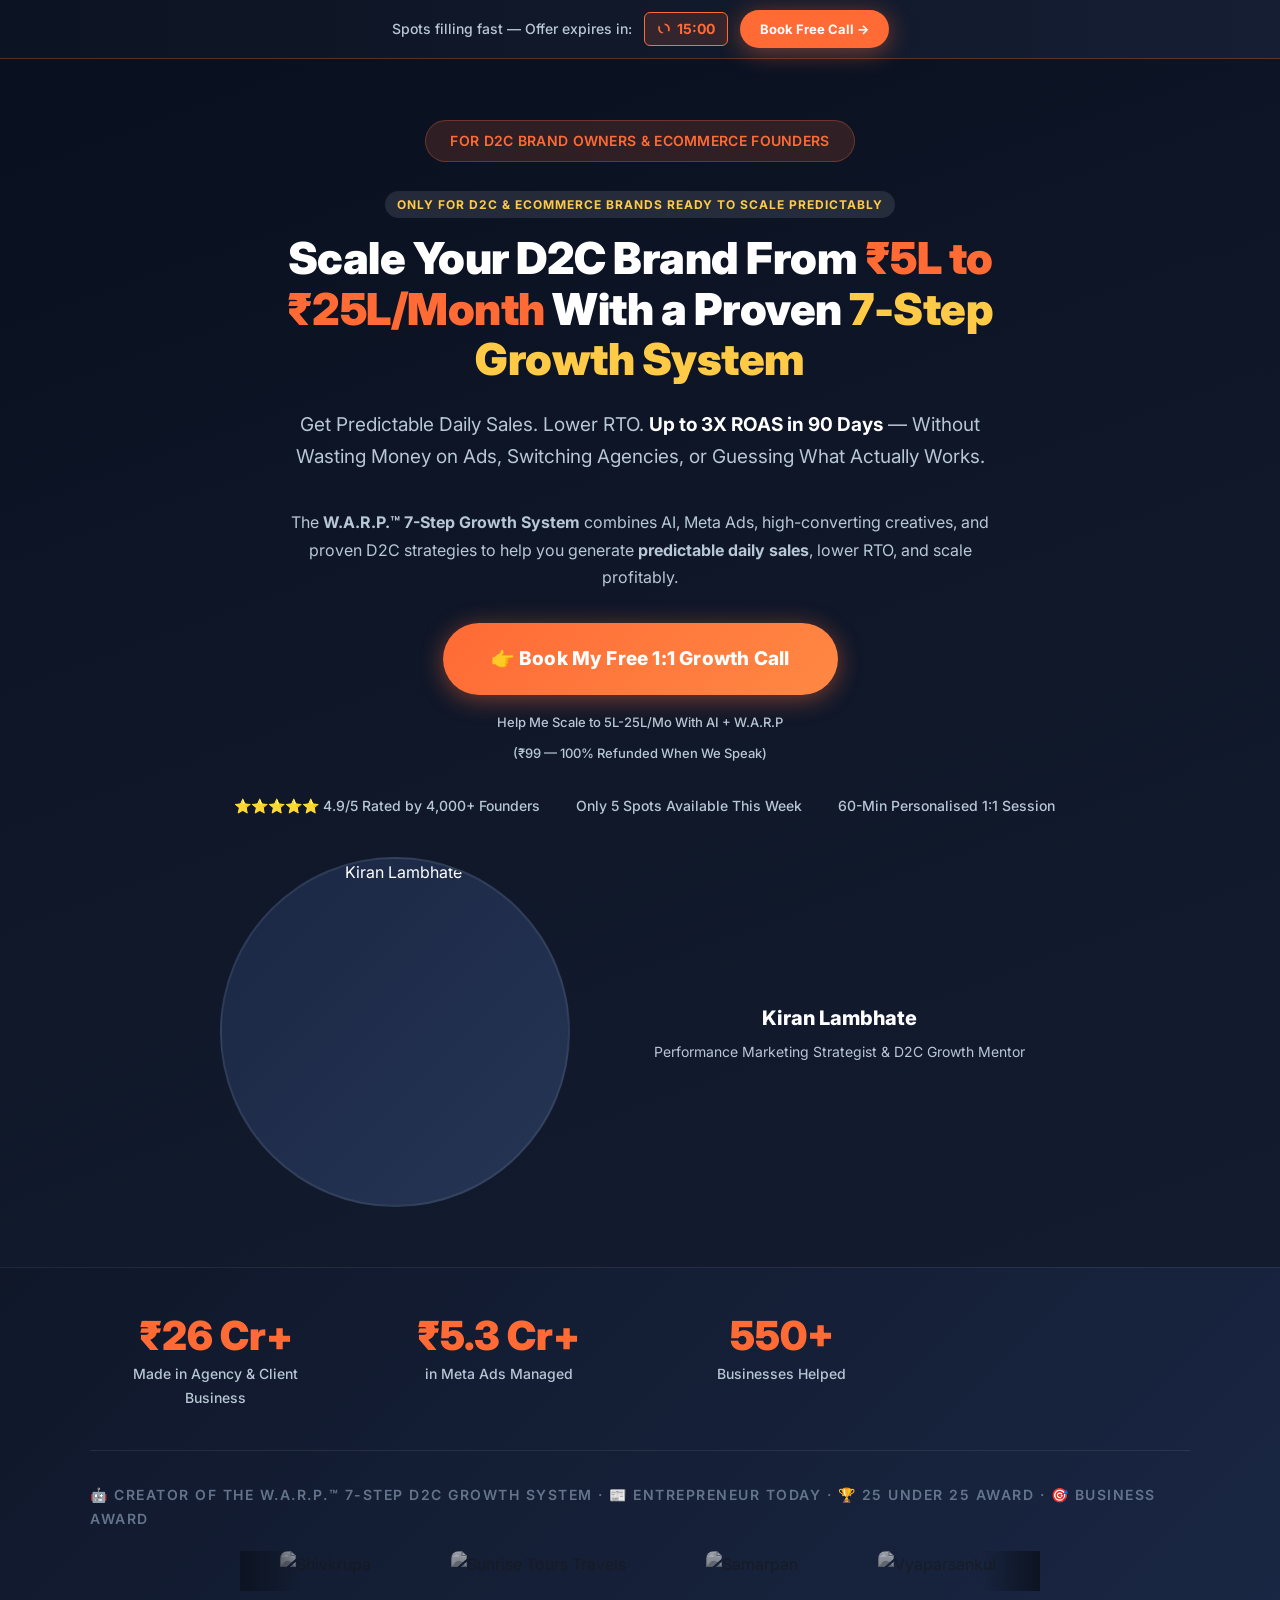
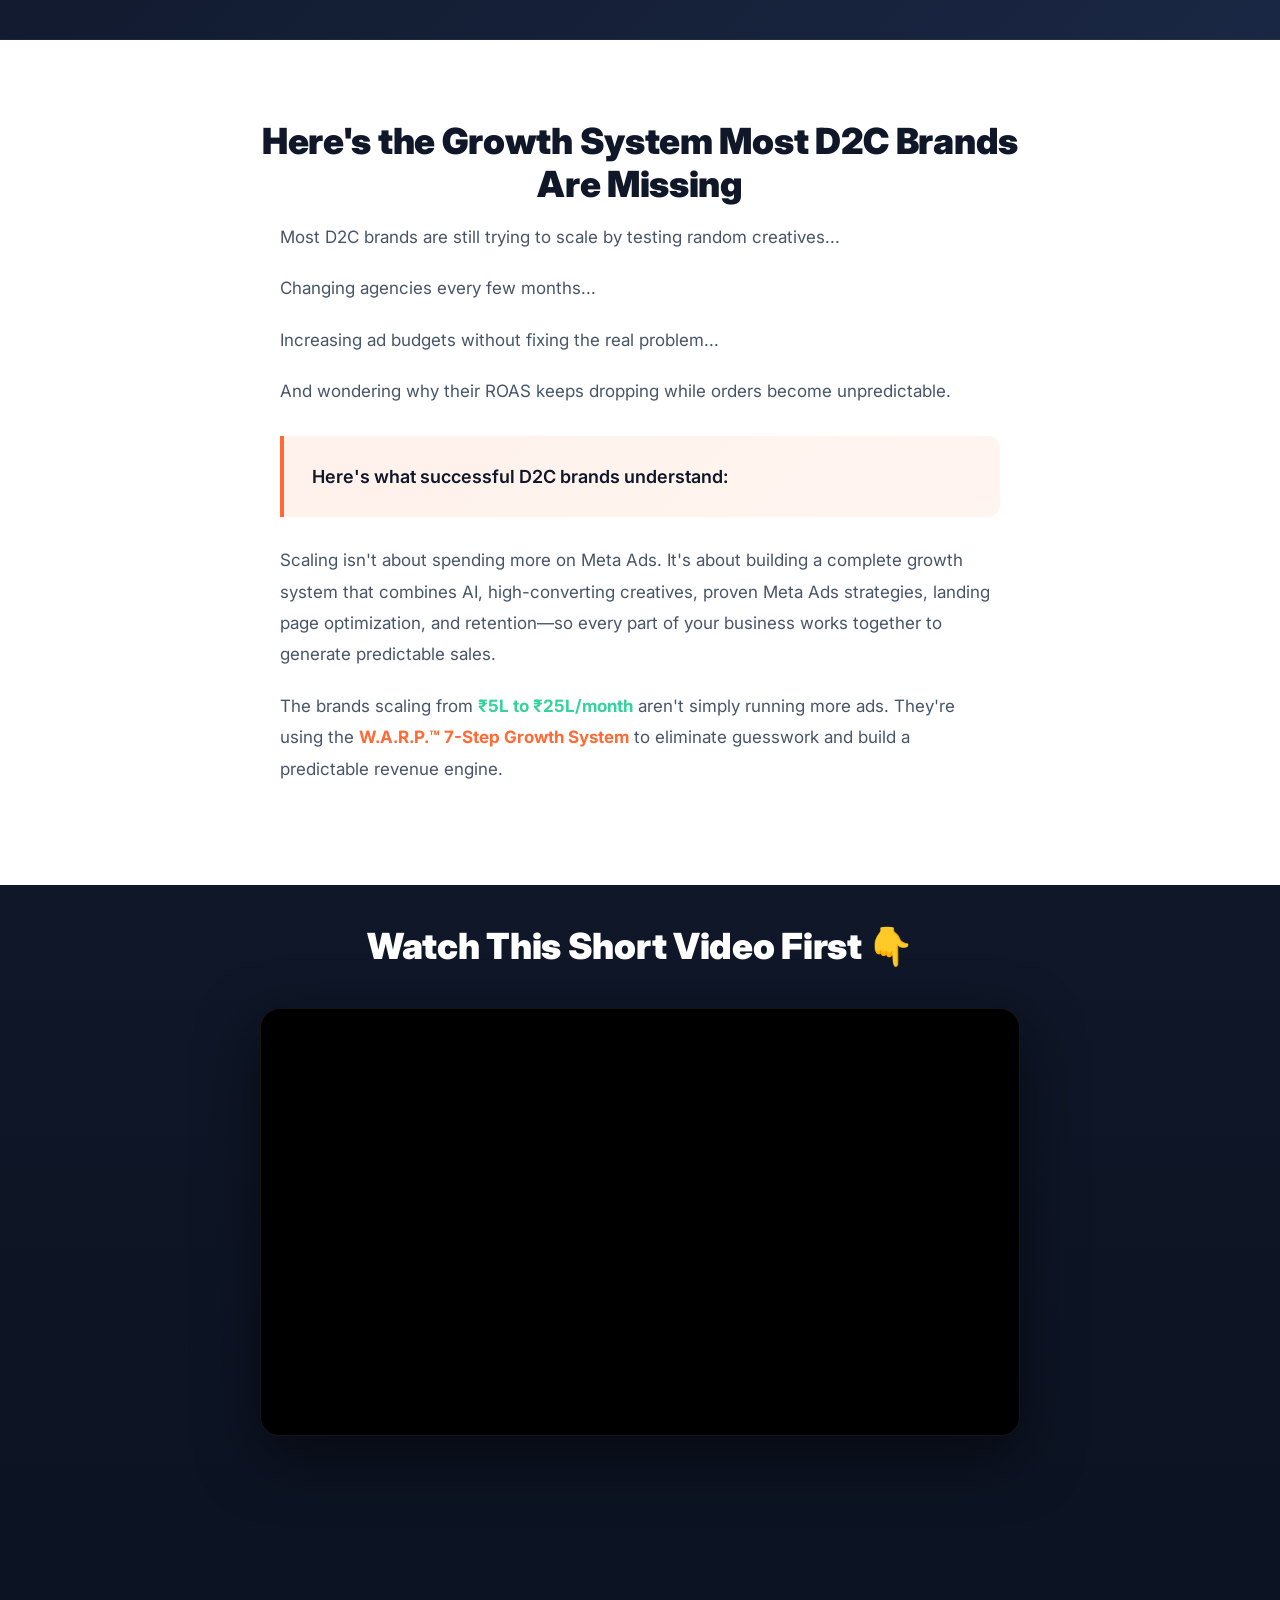
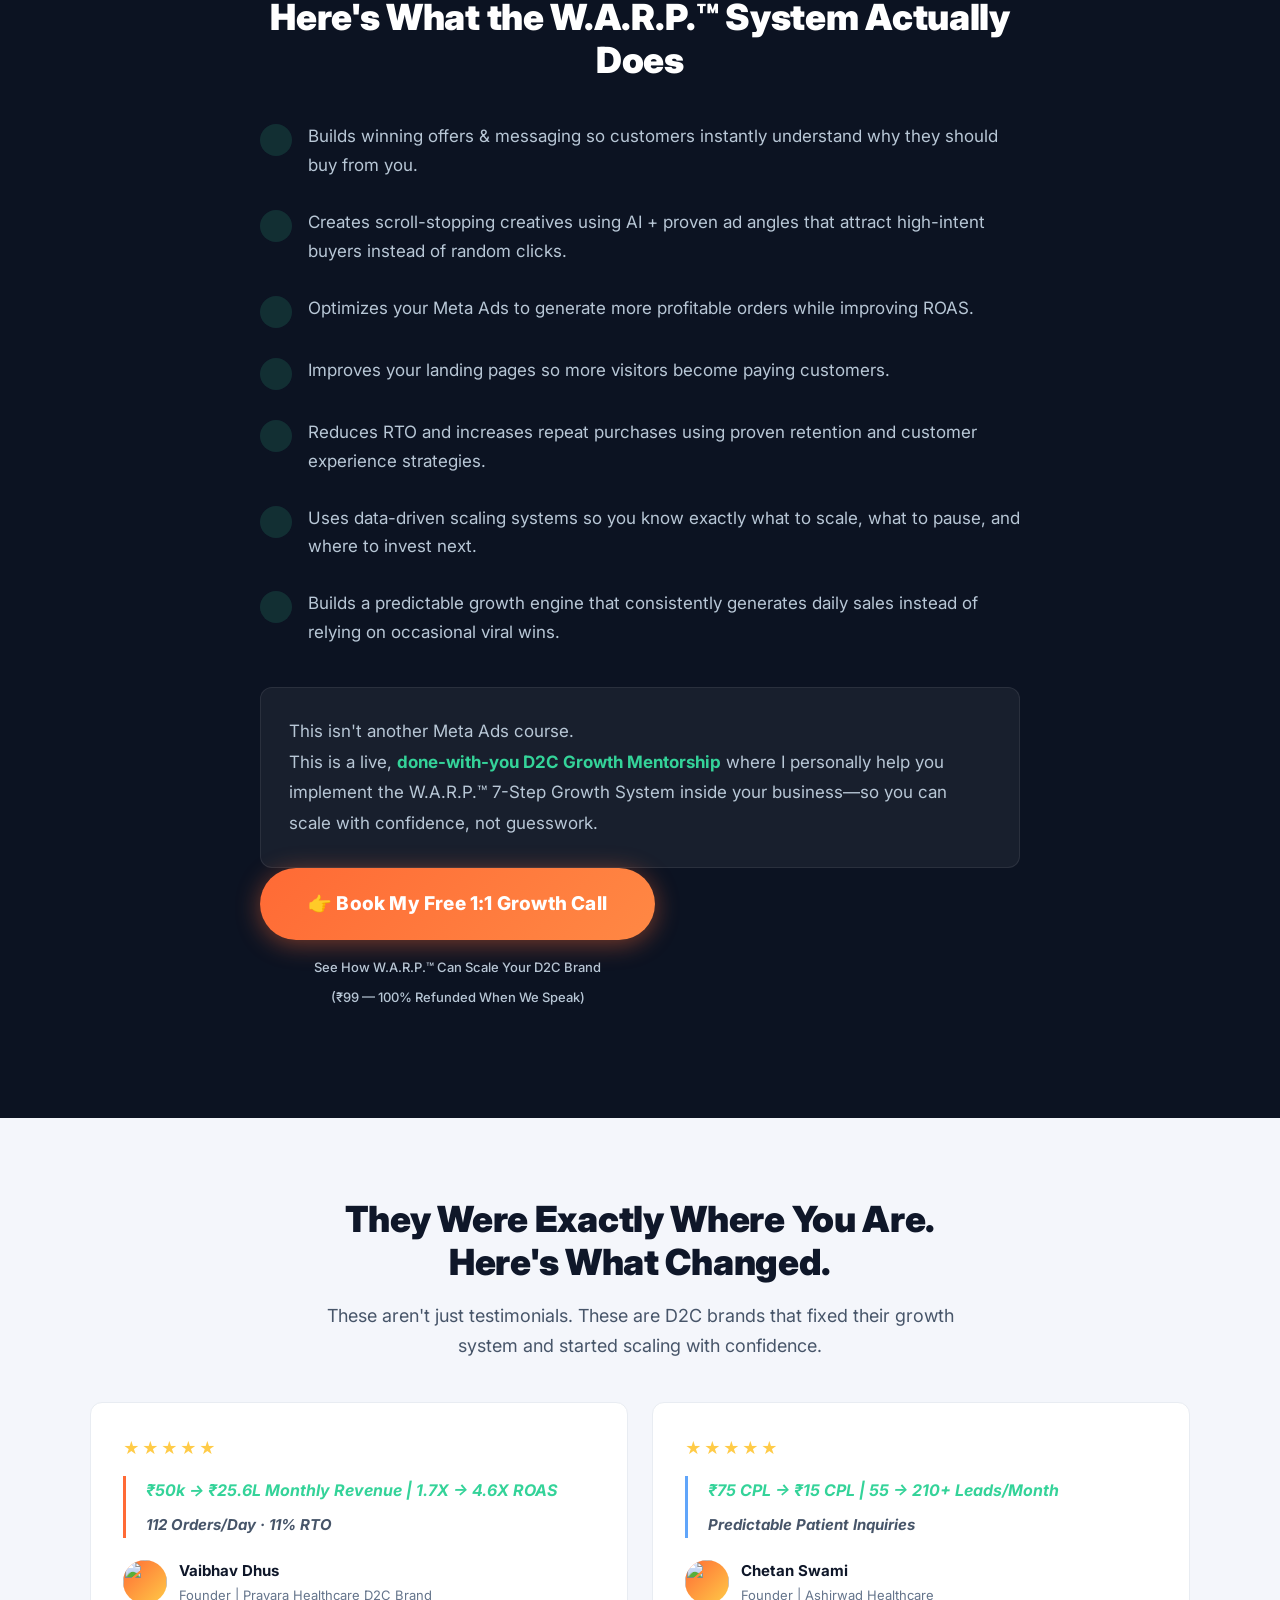
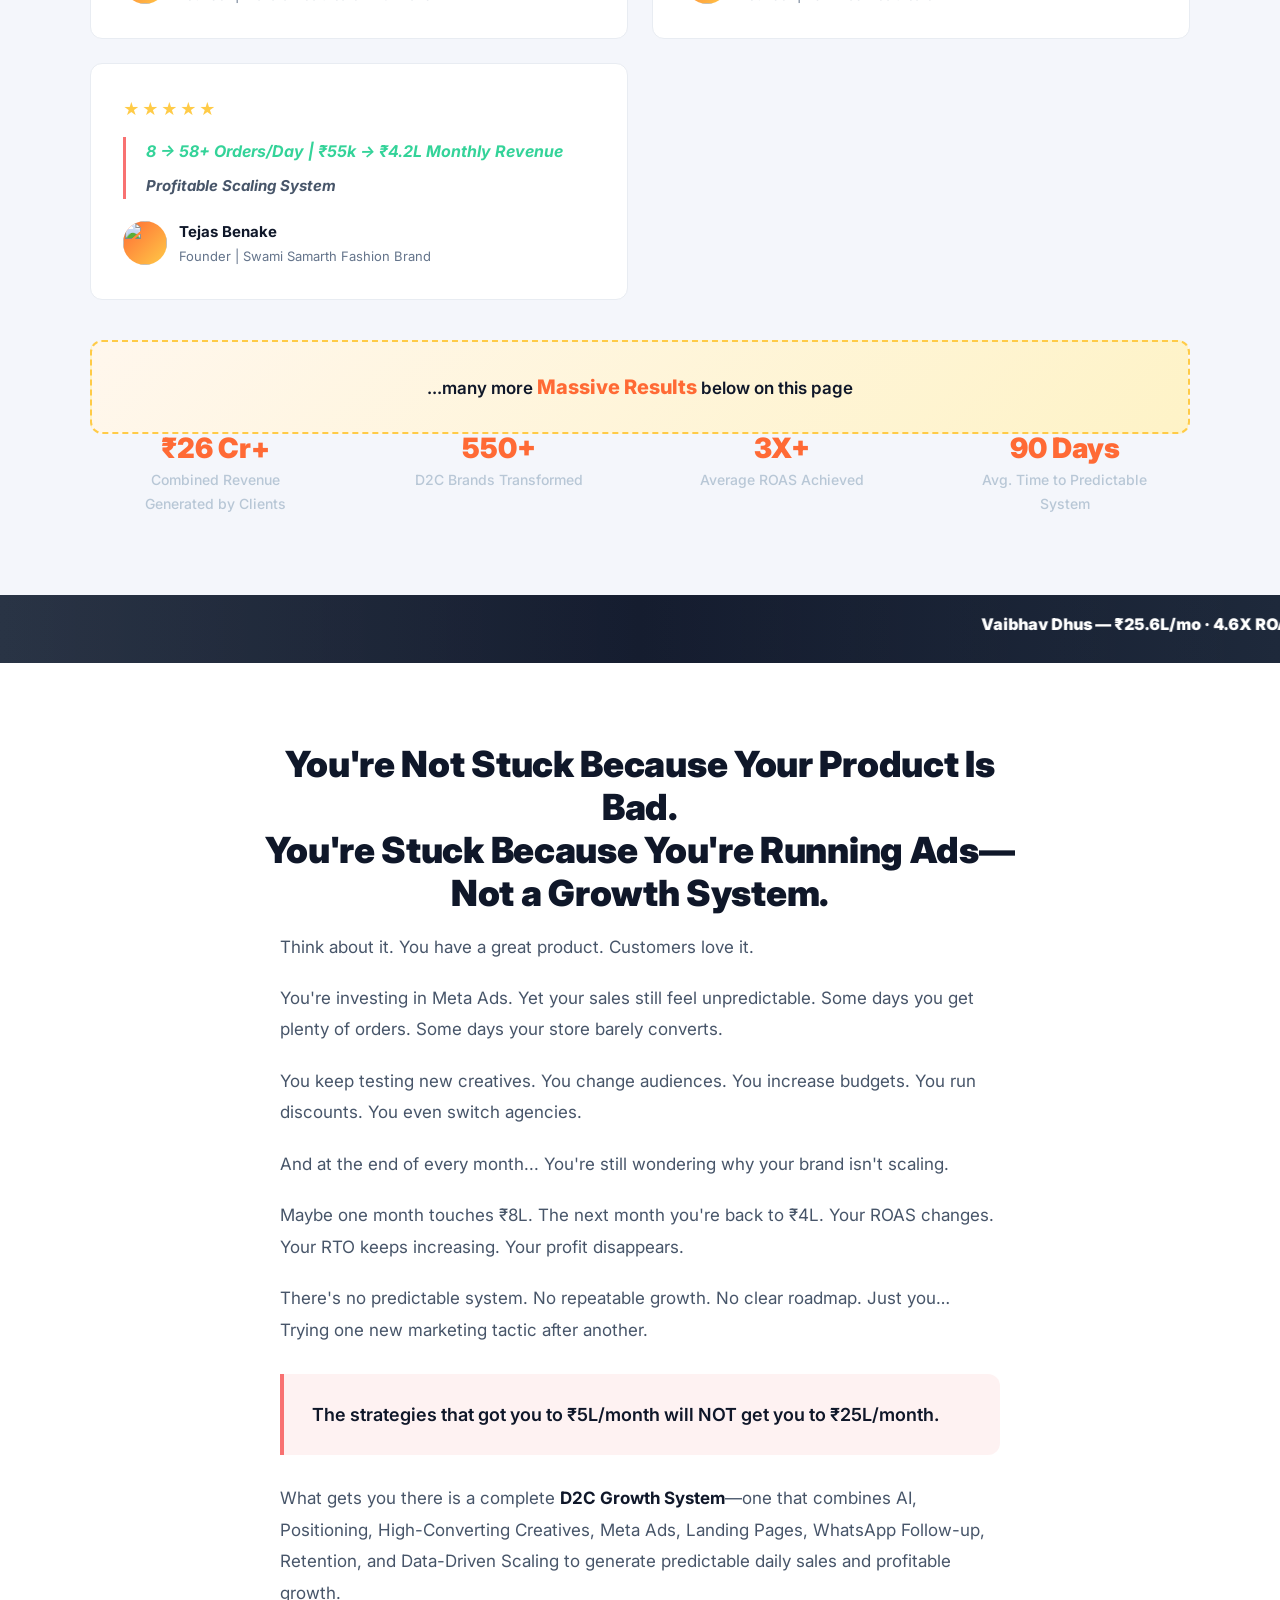
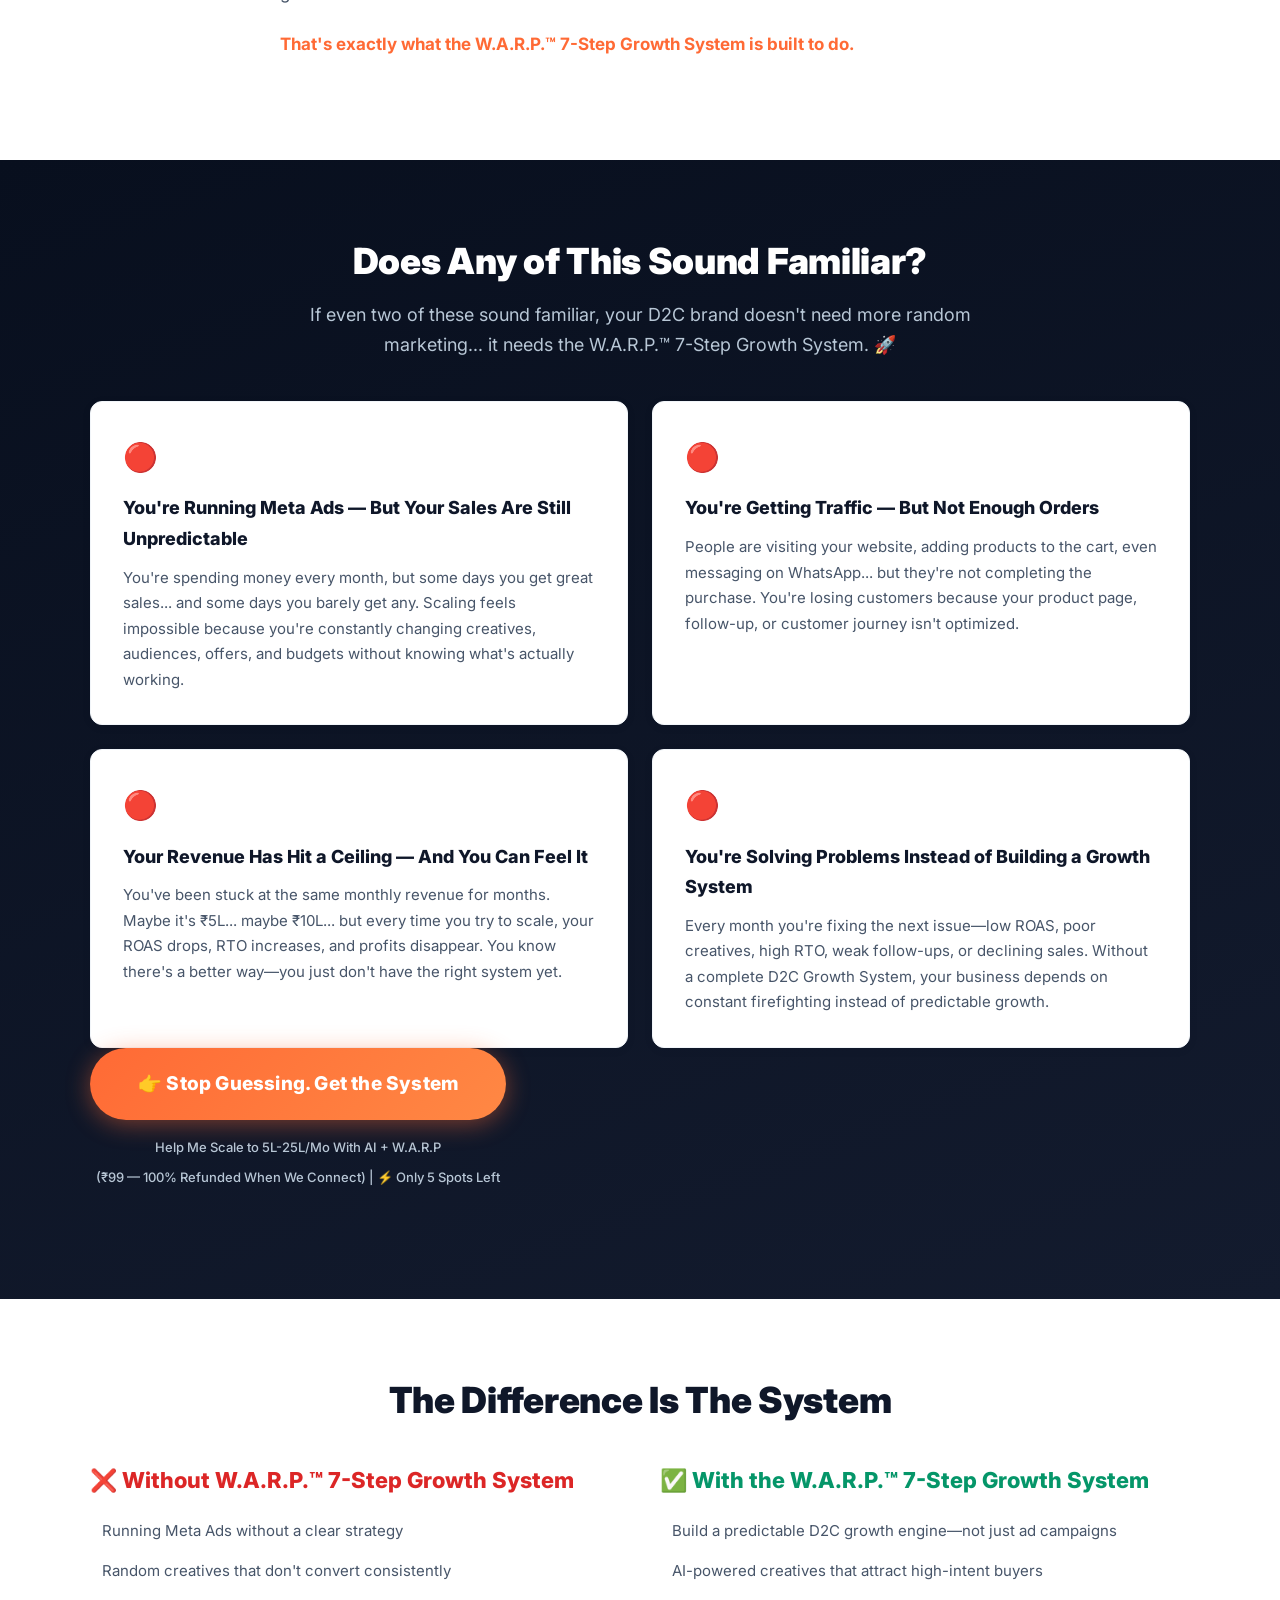
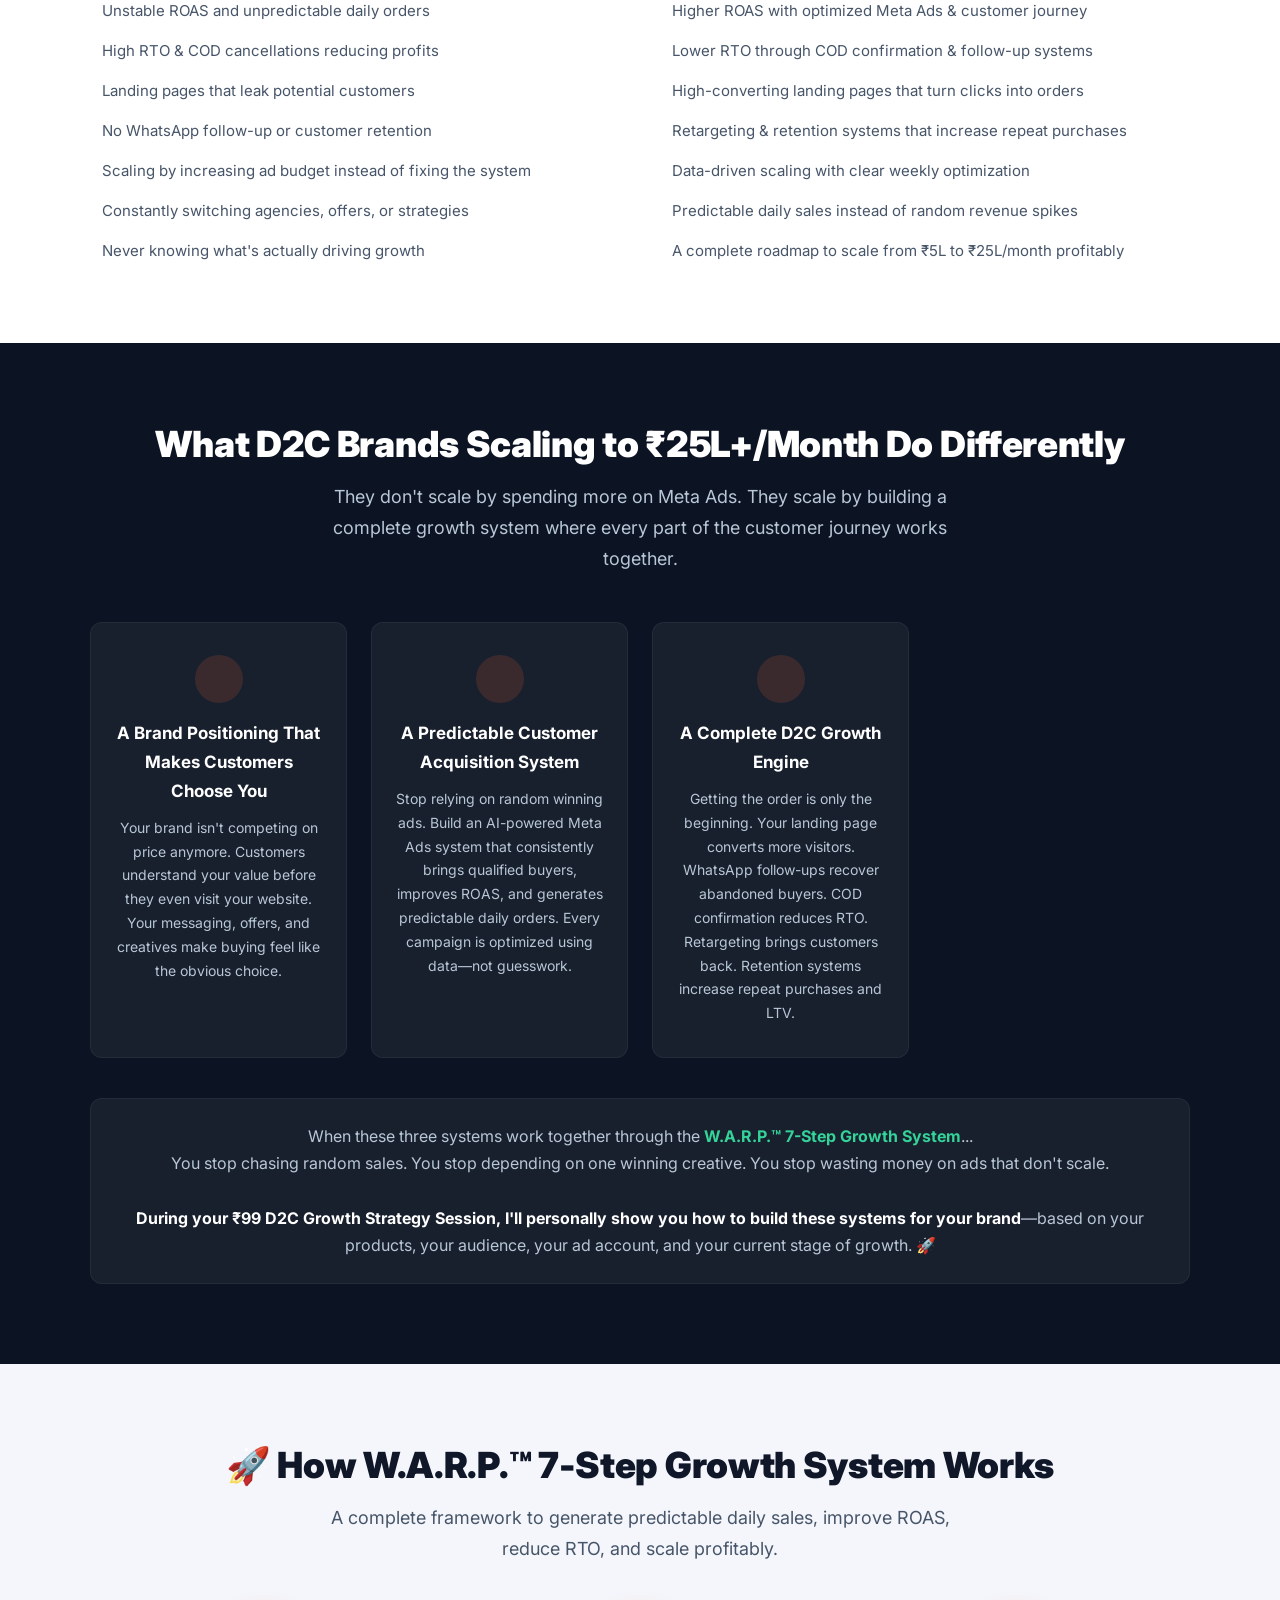
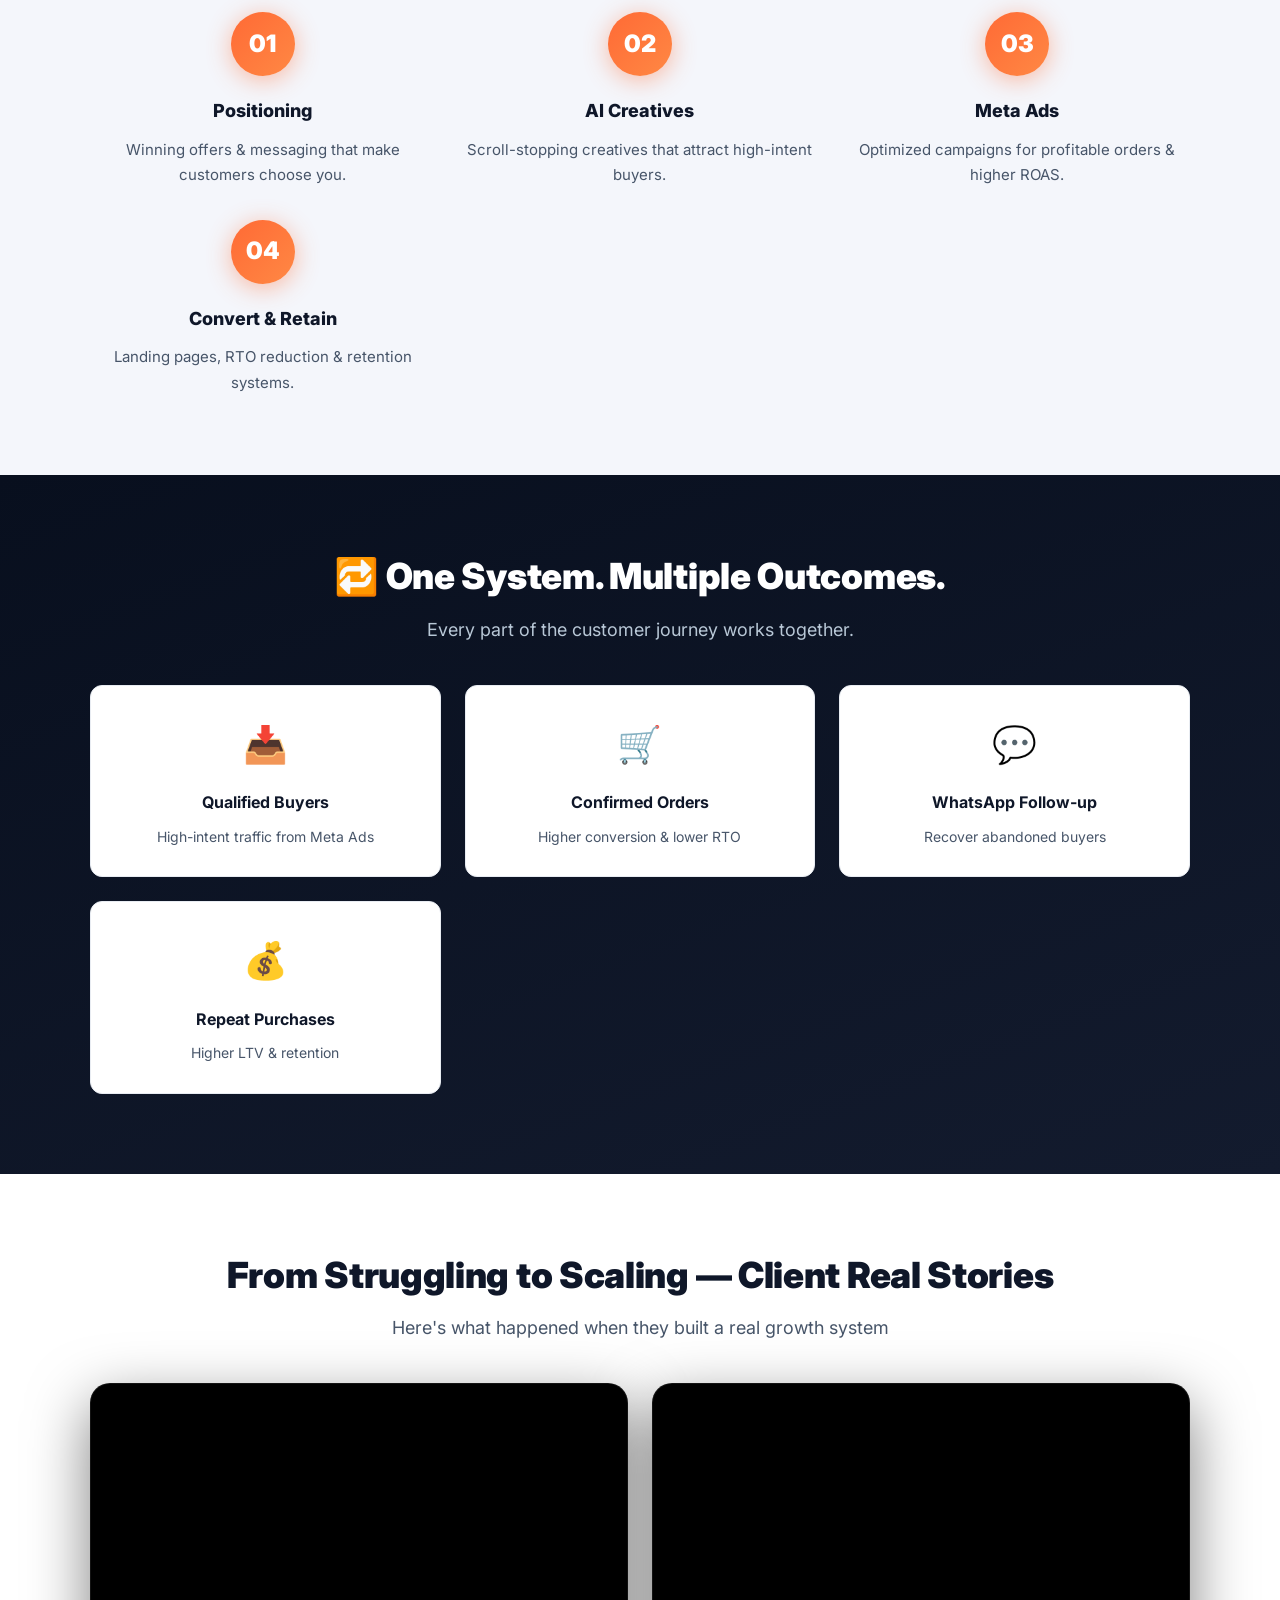
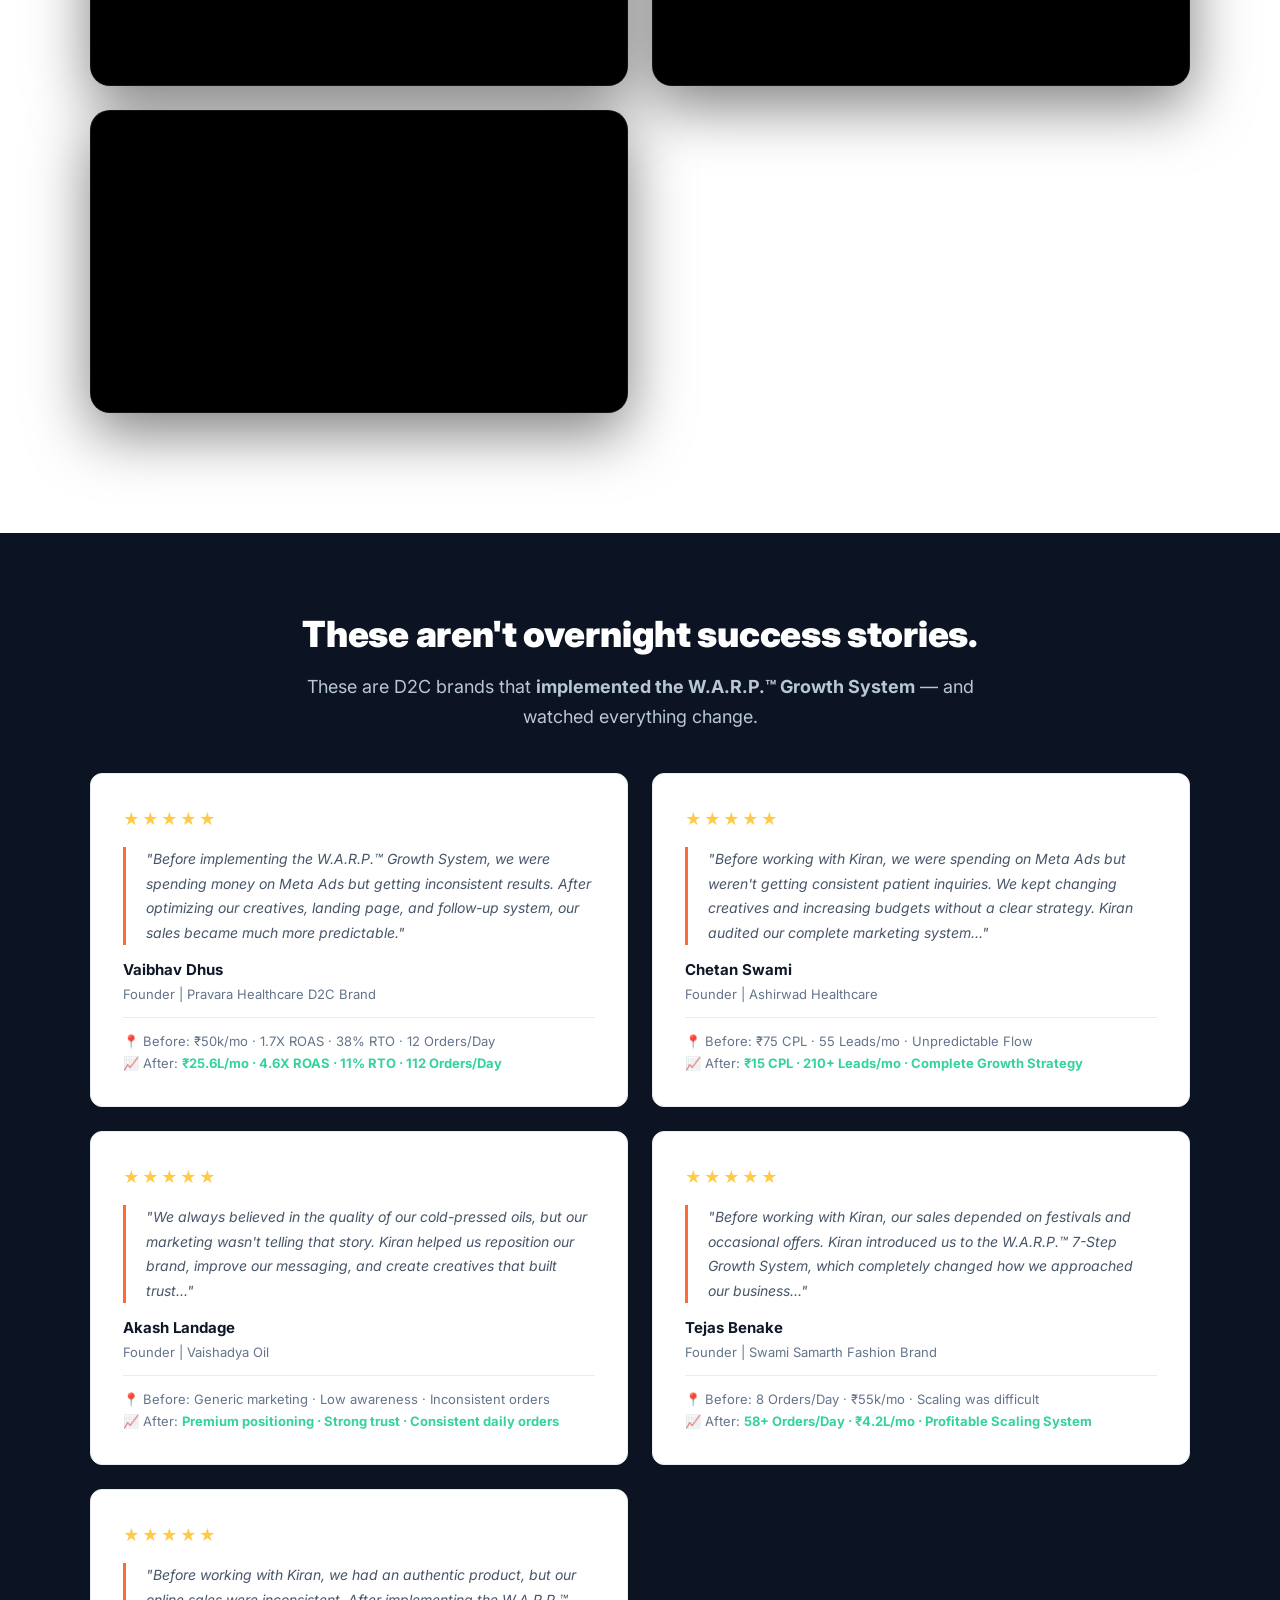
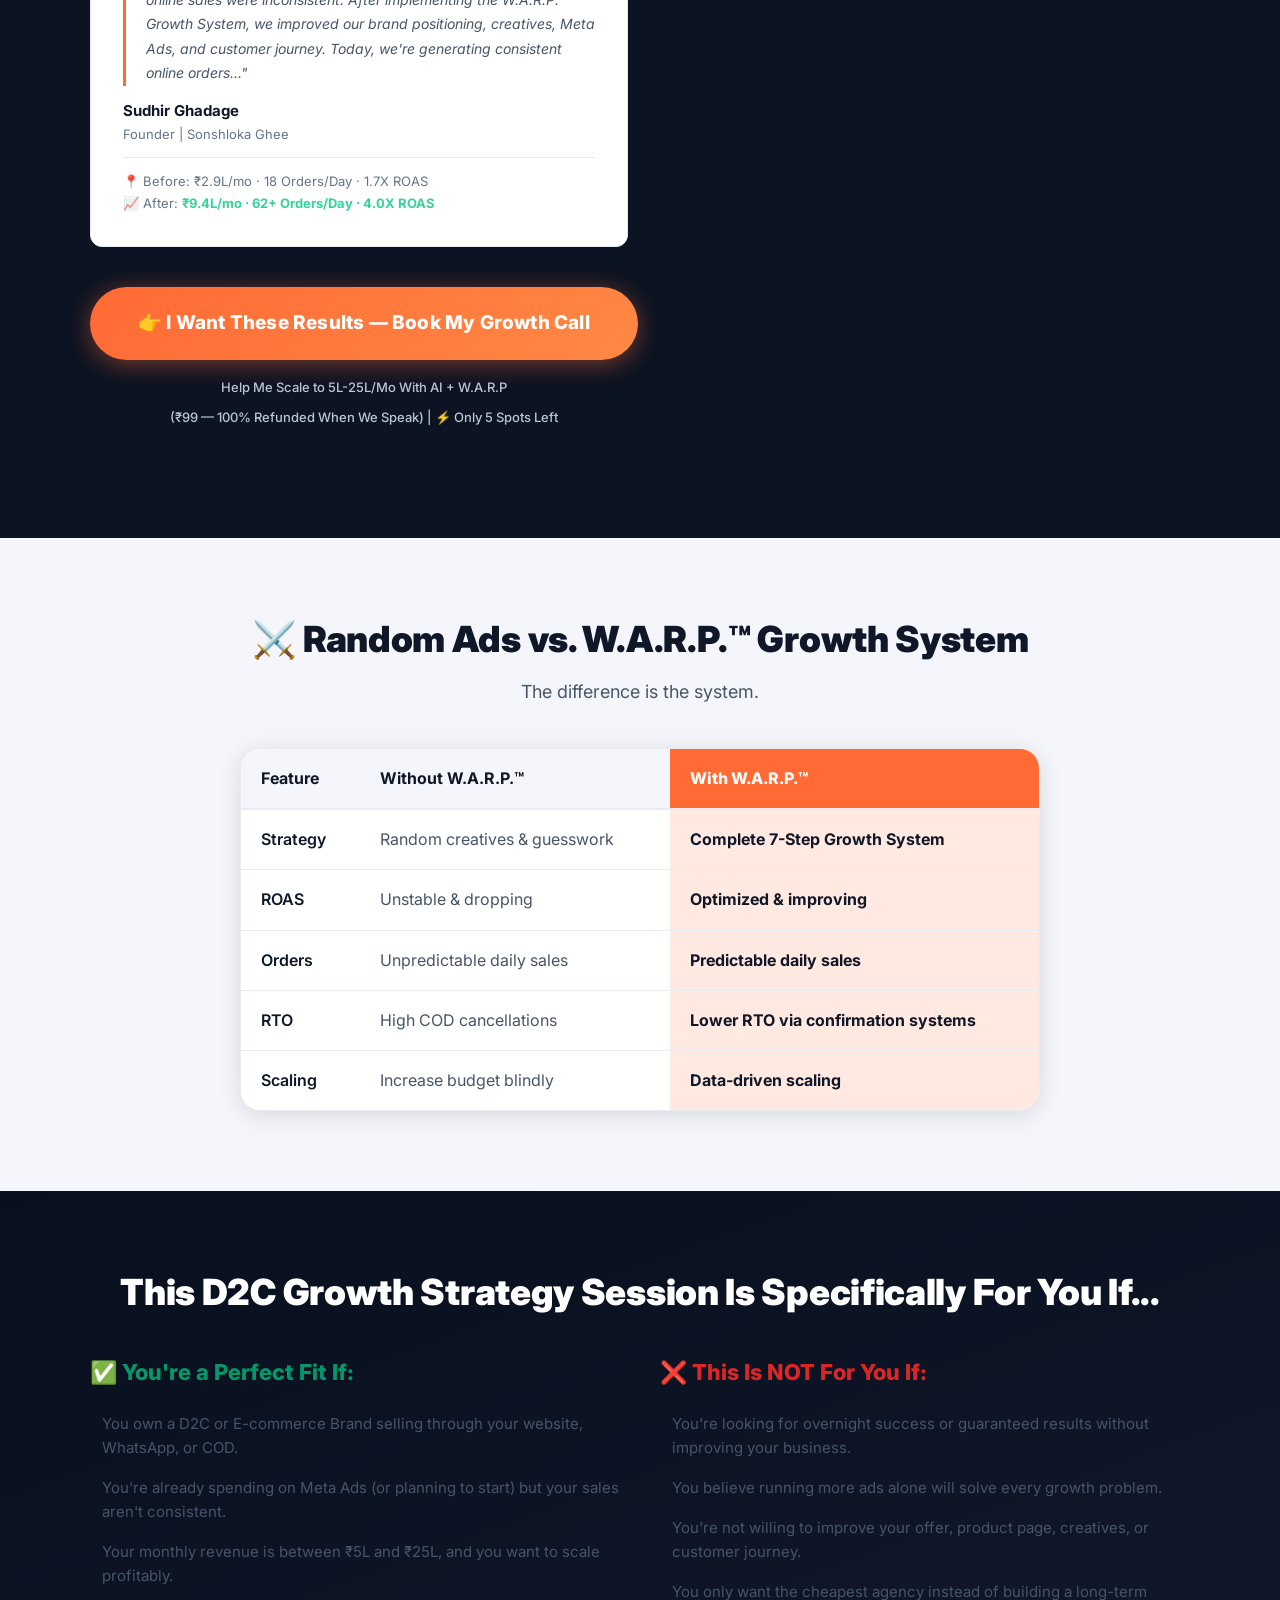
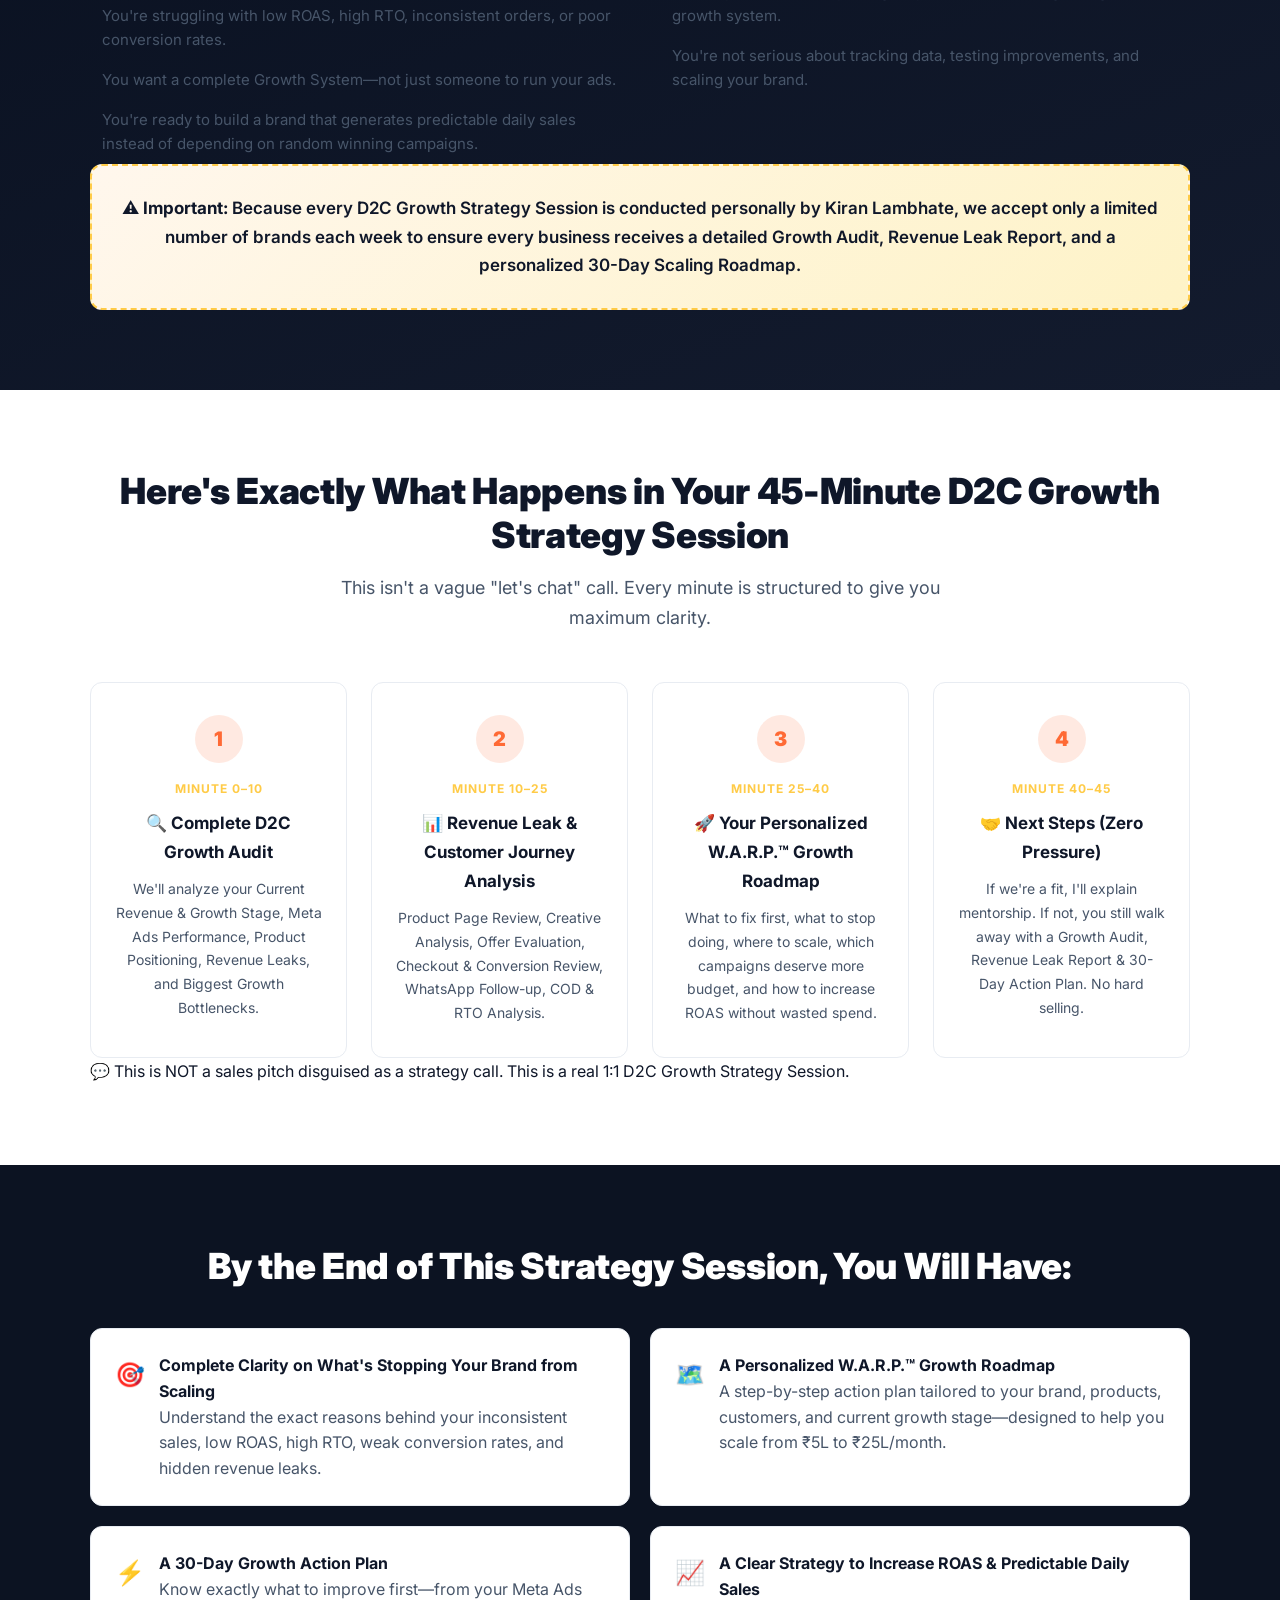
==== commit 5d27118c: "Changes made" ====
--- a/index.html
+++ b/index.html
@@ -5,127 +5,145 @@
   <meta name="viewport" content="width=device-width, initial-scale=1.0">
   <title>Scale Your D2C Brand From ₹5L to ₹25L/Month | W.A.R.P.™ 7-Step Growth System | Kiran Lambhate</title>
   <meta name="description" content="Get Predictable Daily Sales, Lower RTO &amp; Up to 3X ROAS in 90 Days with the W.A.R.P.™ 7-Step Growth System. Book your ₹99 D2C Growth Strategy Session.">
+  
   <link rel="preconnect" href="https://fonts.googleapis.com">
   <link rel="preconnect" href="https://fonts.gstatic.com" crossorigin>
-  <link href="https://fonts.googleapis.com/css2?family=Inter:wght@400;500;600;700&family=Montserrat:wght@600;700;800;900&display=swap" rel="stylesheet">
-  <link href="https://cdn.jsdelivr.net/npm/bootstrap@5.3.3/dist/css/bootstrap.min.css" rel="stylesheet">
-  <link rel="stylesheet" href="https://cdn.jsdelivr.net/npm/bootstrap-icons@1.11.3/font/bootstrap-icons.min.css">
-  <link rel="stylesheet" href="https://cdn.jsdelivr.net/npm/intl-tel-input@18.2.1/build/css/intlTelInput.css">
+  <link href="https://fonts.googleapis.com/css2?family=Inter:wght@300;400;500;600;700&family=Montserrat:wght@100;200;300;400;500;600;700;800;900&display=swap" rel="stylesheet">
+  <link rel="stylesheet" type="text/css" href="https://plugin.flexifunnels.com/fontawesome/css/all.min.css">
+  <link rel="stylesheet" type="text/css" href="https://assets.flexifunnels.com/css/protected.css">
+  
+  <script src="https://plugin.flexifunnels.com/js/jquerylatest.min.js"></script>
+  <script src="https://assets.flexifunnels.com/js/tailwindcss.min.js"></script>
   <link rel="stylesheet" href="css/style.css">
 </head>
 <body>
 
   <!-- Sticky Header -->
-  <header class="sticky-header">
-    <div class="container">
-      <div class="d-flex align-items-center justify-content-center gap-3 flex-wrap">
-        <div class="timer-pill">
-          <i class="bi bi-lightning-charge-fill"></i>
-          <span>Spots filling fast — Offer expires in: <span id="countdown">15:00</span></span>
-        </div>
-        <a href="#inline-booking" class="btn-cta">Book Free Call →</a>
-      </div>
-    </div>
-  </header>
+  <div class="sticky-bar-p3n">
+    <div class="contain-w8k sticky-inner-r7k">
+        <div class="sticky-text-m2v">Spots filling fast — Offer expires in:</div>
+        <div class="sticky-timer-q5n">
+            <svg viewBox="0 0 24 24"><path d="M13 2.05v3.03c3.39.49 6 3.39 6 6.92 0 .9-.18 1.75-.5 2.54l2.25 2.25c.78-1.37 1.25-2.99 1.25-4.79 0-4.42-3.13-8.13-7.34-8.85L13 2.05zM11 20.93v-3.03c-3.39-.49-6-3.39-6-6.92 0-.9.18-1.75.5-2.54L3.25 6.19C2.47 7.56 2 9.18 2 10.98c0 4.42 3.13 8.13 7.34 8.85l1.66-3.03z"/></svg>
+            <span id="countdown">15:00</span>
+        </div>
+        <div class="sticky-cta-k8j">
+            <a href="#inline-booking" class="sticky-btn-a4r">Book Free Call →</a>
+        </div>
+    </div>
+  </div>
 
   <!-- Hero Section -->
-  <section class="hero-section">
-    <div class="container">
-      <h2 class="h5 fw-semibold mb-3">FOR <span class="text-orange">D2C BRAND OWNERS &amp; ECOMMERCE FOUNDERS</span></h2>
-
-      <div class="qualification-pill">Only For D2C &amp; Ecommerce Brands Ready to Scale Predictably</div>
-
-      <h1 class="hero-headline">
-        <span class="text-white">Scale Your D2C Brand From</span>
-        <span class="text-green"> ₹5L to ₹25L/Month</span>
-        <span class="text-white"> With a Proven</span>
-        <span class="text-blue"> 7-Step Growth System</span>
+  <section class="sect-hero-r4t">
+    <div class="contain-w8k hero-inner-m2v">
+      <div class="pre-hdl-v3k">FOR D2C BRAND OWNERS &amp; ECOMMERCE FOUNDERS</div>
+      
+      <div style="margin-bottom: 16px;">
+        <span class="step-time-w3k" style="background: rgba(255,255,255,0.1); padding: 6px 12px; border-radius: 20px;">Only For D2C &amp; Ecommerce Brands Ready to Scale Predictably</span>
+      </div>
+
+      <h1 class="hdl-main-q6m">
+        Scale Your D2C Brand From <span class="hdl-accent-t8r">₹5L to ₹25L/Month</span> With a Proven <span class="hdl-accent2-n4w">7-Step Growth System</span>
       </h1>
-
-      <h1 class="hero-subheadline">
-        <span class="text-white">Get Predictable Daily Sales</span><span class="text-green">.</span>
-        <span class="text-white"> Lower RTO</span><span class="text-green">.</span>
-        <span class="text-yellow"> Up to 3X ROAS in 90 Days</span>
-        <span class="text-white"> — Without Wasting Money on Ads, Switching Agencies, or Guessing What Actually Works.</span>
-      </h1>
-
-      <h2 class="h4 text-green mb-4">W.A.R.P.™ 7-Step Growth System — Predictable Daily Sales</h2>
-
-      <p class="hero-tagline">
+      
+      <div class="hdl-sub-h9c">
+        Get Predictable Daily Sales. Lower RTO. <strong>Up to 3X ROAS in 90 Days</strong> — Without Wasting Money on Ads, Switching Agencies, or Guessing What Actually Works.
+      </div>
+      
+      <p style="font-size: 16px; color: var(--txt-light-b4m); max-width: 720px; margin: 0 auto 32px;">
         The <strong>W.A.R.P.™ 7-Step Growth System</strong> combines AI, Meta Ads, high-converting creatives, and proven D2C strategies to help you generate <strong>predictable daily sales</strong>, lower RTO, and scale profitably.
       </p>
 
-      <a href="#inline-booking" class="btn-cta btn-cta-lg btn-cta-split">
-        <span class="btn-cta-main">👉 Book My Free 1:1 Growth Call</span>
-        <span class="btn-cta-sub">Help Me Scale to 5L-25L/Mo With AI + W.A.R.P</span>
-      </a>
-      <p class="text-muted mt-3 small">(₹99 — 100% Refunded When We Speak)</p>
-
-      <div class="rating-badge">⭐⭐⭐⭐⭐ 4.9/5 Rated by 4,000+ Founders</div>
-      <div class="spots-badge">⚡ Only 5 Spots Available This Week</div>
-      <div class="session-badge">✅ 60-Min Personalised 1:1 Session</div>
-
-      <div class="hero-brand mt-5">
-        <img src="https://website.hellokiran.com/assets/about-CiCp4_1t.webp" alt="Kiran Lambhate" class="hero-photo">
-        <div class="hero-brand-text">
-          <span class="hero-brand-name">Kiran Lambhate</span>
-          <span class="hero-brand-title">Performance Marketing Strategist &amp; D2C Growth Mentor</span>
+      <div class="cta-wrap-n4m">
+        <div class="cta-main-btn-q6r">
+          <a href="#inline-booking" class="cta-link-style-p8w">👉 Book My Free 1:1 Growth Call</a>
+          <span class="cta-sub-txt-w8n">Help Me Scale to 5L-25L/Mo With AI + W.A.R.P</span>
+          <span class="cta-sub-txt-w8n">(₹99 — 100% Refunded When We Speak)</span>
+        </div>
+      </div>
+
+      <div class="trust-row-t7r">
+        <div class="trust-item-f2x"><i class="fas fa-star trust-icon-d5n" style="color:var(--clr-gold-a7r);"></i> ⭐⭐⭐⭐⭐ 4.9/5 Rated by 4,000+ Founders</div>
+        <div class="trust-item-f2x"><i class="fas fa-bolt trust-icon-d5n" style="color:var(--clr-primary-v4m);"></i> Only 5 Spots Available This Week</div>
+        <div class="trust-item-f2x"><i class="fas fa-check-circle trust-icon-d5n" style="color:var(--clr-green-d3k);"></i> 60-Min Personalised 1:1 Session</div>
+      </div>
+
+      <div class="cred-layout-q7n">
+        <div class="cred-photo-h2x" style="aspect-ratio: 1/1; border-radius: 50%;">
+           <img src="https://website.hellokiran.com/assets/about-CiCp4_1t.webp" alt="Kiran Lambhate" style="width:100%; height:100%; object-fit:cover;">
+        </div>
+        <div class="cred-body-k4m" style="align-self: center;">
+          <h3 style="font-size: 20px; font-weight: 800; color: #fff; margin-bottom: 4px;">Kiran Lambhate</h3>
+          <p style="margin-bottom: 0; font-size: 14px;">Performance Marketing Strategist &amp; D2C Growth Mentor</p>
         </div>
       </div>
     </div>
   </section>
 
   <!-- Stats Bar -->
-  <section class="stats-bar">
-    <div class="container">
-      <div class="row g-3">
-        <div class="col-md-4 stat-item">
-          <h3>🏆 <span class="text-green">₹26+ Crore</span> Made in Agency &amp; Client Business 🏆</h3>
-        </div>
-        <div class="col-md-4 stat-item">
-          <h3>💵 <span class="text-blue">₹5.3+ Crore</span> in Meta Ads Managed 💵</h3>
-        </div>
-        <div class="col-md-4 stat-item">
-          <h3>💰 <span class="text-yellow">550+</span> Businesses Helped 💰</h3>
-        </div>
-      </div>
-
-      <div class="press-logos mt-4">
-        <p class="press-logos-label">🤖 Creator of the W.A.R.P.™ 7-Step D2C Growth System · 📰 Entrepreneur Today · 🏆 25 Under 25 Award · 🎯 Business Award</p>
-        <div class="press-logos-row">
-          <img src="https://website.hellokiran.com/assets/festival%20post%202026%20finle%2011%20(1)-CKG6Osyi-ITZgz5Fn.webp" alt="Business Event">
-          <img src="https://website.hellokiran.com/assets/festival%20post%202026%20finle%2011%20(2)-sNdNrGKk-DG-uCjf1.webp" alt="Business Event">
-          <img src="https://website.hellokiran.com/assets/festival%20post%202026%20finle%2011-C16FUS-X-BYtgdhji.webp" alt="Business Event">
-          <img src="https://website.hellokiran.com/assets/vyaparsankul_logo-614sWnyS.webp" alt="Vyapar Sankul">
-        </div>
+  <section class="stats-bar-n4m">
+    <div class="contain-w8k">
+      <div class="stats-grid-t7r">
+        <div class="stat-item-f2x">
+          <div class="stat-num-d5n">₹26 Cr+</div>
+          <div class="stat-label-k3p">Made in Agency &amp; Client Business</div>
+        </div>
+        <div class="stat-item-f2x">
+          <div class="stat-num-d5n">₹5.3 Cr+</div>
+          <div class="stat-label-k3p">in Meta Ads Managed</div>
+        </div>
+        <div class="stat-item-f2x">
+          <div class="stat-num-d5n">550+</div>
+          <div class="stat-label-k3p">Businesses Helped</div>
+        </div>
+      </div>
+      
+      <div class="authority-logos-h2x text-center mt-5 pt-4">
+        <div class="authority-label-p8t">🤖 Creator of the W.A.R.P.™ 7-Step D2C Growth System · 📰 Entrepreneur Today · 🏆 25 Under 25 Award · 🎯 Business Award</div>
+        <div class="brand-marquee-inner-m3p" style="width: 100%; max-width: 800px; margin: 20px auto 0; overflow: hidden; position: relative;">
+      <div style="position: absolute; top: 0; left: 0; width: 60px; height: 100%; background: linear-gradient(to right, var(--bg-dark-m3p) 0%, transparent 100%); z-index: 2;"></div>
+      <div style="position: absolute; top: 0; right: 0; width: 60px; height: 100%; background: linear-gradient(to left, var(--bg-dark-m3p) 0%, transparent 100%); z-index: 2;"></div>
+      <div class="brand-track-t9r">
+        <div class="brand-logo-item"><img src="https://website.hellokiran.com/assets/festival%20post%202026%20finle%2011%20(1)-CKG6Osyi-ITZgz5Fn.webp" alt="Shivkrupa"></div>
+        <div class="brand-logo-item"><img src="https://website.hellokiran.com/assets/festival%20post%202026%20finle%2011%20(2)-sNdNrGKk-DG-uCjf1.webp" alt="Sunrise Tours Travels"></div>
+        <div class="brand-logo-item"><img src="https://website.hellokiran.com/assets/festival%20post%202026%20finle%2011-C16FUS-X-BYtgdhji.webp" alt="Samarpan"></div>
+        <div class="brand-logo-item"><img src="https://website.hellokiran.com/assets/vyaparsankul_logo-614sWnyS.webp" alt="Vyaparsankul"></div>
+        <div class="brand-logo-item"><img src="https://website.hellokiran.com/assets/festival%20post%202026%20finle%2011%20(1)-CKG6Osyi-ITZgz5Fn.webp" alt="Shivkrupa"></div>
+        <div class="brand-logo-item"><img src="https://website.hellokiran.com/assets/festival%20post%202026%20finle%2011%20(2)-sNdNrGKk-DG-uCjf1.webp" alt="Sunrise Tours Travels"></div>
+        <div class="brand-logo-item"><img src="https://website.hellokiran.com/assets/festival%20post%202026%20finle%2011-C16FUS-X-BYtgdhji.webp" alt="Samarpan"></div>
+        <div class="brand-logo-item"><img src="https://website.hellokiran.com/assets/vyaparsankul_logo-614sWnyS.webp" alt="Vyaparsankul"></div>
+      </div>
+    </div>
       </div>
     </div>
   </section>
 
   <!-- Growth System Missing -->
-  <section class="section dashboard-section">
-    <div class="container">
-      <h2 class="section-title">Here's the Growth System Most D2C Brands Are Missing</h2>
-      <div class="row justify-content-center">
-        <div class="col-lg-8">
-          <p>Most D2C brands are still trying to scale by testing random creatives...</p>
-          <p>Changing agencies every few months...</p>
-          <p>Increasing ad budgets without fixing the real problem...</p>
-          <p>And wondering why their ROAS keeps dropping while orders become unpredictable.</p>
-          <p class="mt-4"><strong>Here's what successful D2C brands understand:</strong></p>
-          <p>Scaling isn't about spending more on Meta Ads. It's about building a complete growth system that combines AI, high-converting creatives, proven Meta Ads strategies, landing page optimization, and retention—so every part of your business works together to generate predictable sales.</p>
-          <p>The brands scaling from <strong class="text-green">₹5L to ₹25L/month</strong> aren't simply running more ads. They're using the <strong class="text-blue">W.A.R.P.™ 7-Step Growth System</strong> to eliminate guesswork and build a predictable revenue engine.</p>
-        </div>
+  <section class="sect-light-w8n">
+    <div class="contain-narrow-d4m">
+      <h2 class="section-hdl-k3p center-align-r7k">Here's the Growth System Most D2C Brands Are Missing</h2>
+      
+      <div class="problem-body-j8w" style="margin: 0 auto;">
+        <p>Most D2C brands are still trying to scale by testing random creatives...</p>
+        <p>Changing agencies every few months...</p>
+        <p>Increasing ad budgets without fixing the real problem...</p>
+        <p>And wondering why their ROAS keeps dropping while orders become unpredictable.</p>
+        
+        <div class="problem-highlight-d3v" style="border-left-color: var(--clr-primary-v4m);">
+          Here's what successful D2C brands understand:
+        </div>
+        
+        <p>Scaling isn't about spending more on Meta Ads. It's about building a complete growth system that combines AI, high-converting creatives, proven Meta Ads strategies, landing page optimization, and retention—so every part of your business works together to generate predictable sales.</p>
+        <p>The brands scaling from <strong style="color:var(--clr-green-d3k)">₹5L to ₹25L/month</strong> aren't simply running more ads. They're using the <strong style="color:var(--clr-primary-v4m)">W.A.R.P.™ 7-Step Growth System</strong> to eliminate guesswork and build a predictable revenue engine.</p>
       </div>
     </div>
   </section>
 
   <!-- Video Section -->
-  <section class="section">
-    <div class="container">
-      <h2 class="section-title">Watch This Short Video First 👇</h2>
-      <div class="video-wrapper">
-        <video controls poster="https://website.hellokiran.com/assets/about-CiCp4_1t.webp">
+  <section class="sect-video-w3k">
+    <div class="contain-w8k">
+      <h2 class="section-hdl-k3p center-align-r7k text-white" style="color:#fff;">Watch This Short Video First 👇</h2>
+      <div class="video-wrap-p8t" style="margin-top: 40px; background: #000; overflow: hidden; border-radius: var(--radius-lg-v6m);">
+         <video controls poster="https://website.hellokiran.com/assets/about-CiCp4_1t.webp" style="width: 100%; height: 100%; object-fit: contain;">
           <source src="https://website.hellokiran.com/assets/main-video-DfhYOAL7.mp4" type="video/mp4">
         </video>
       </div>
@@ -133,906 +151,671 @@
   </section>
 
   <!-- What System Does -->
-  <section class="section" style="background: #0a0f18;">
-    <div class="container">
-      <h2 class="section-title">Here's What the W.A.R.P.™ System Actually Does</h2>
-      <div class="row justify-content-center">
-        <div class="col-lg-8">
-          <div class="feature-card">
-            <ul class="list-unstyled mb-0">
-              <li class="mb-2">✅ Builds winning offers &amp; messaging so customers instantly understand why they should buy from you.</li>
-              <li class="mb-2">✅ Creates scroll-stopping creatives using AI + proven ad angles that attract high-intent buyers instead of random clicks.</li>
-              <li class="mb-2">✅ Optimizes your Meta Ads to generate more profitable orders while improving ROAS.</li>
-              <li class="mb-2">✅ Improves your landing pages so more visitors become paying customers.</li>
-              <li class="mb-2">✅ Reduces RTO and increases repeat purchases using proven retention and customer experience strategies.</li>
-              <li class="mb-2">✅ Uses data-driven scaling systems so you know exactly what to scale, what to pause, and where to invest next.</li>
-              <li class="mb-0">✅ Builds a predictable growth engine that consistently generates daily sales instead of relying on occasional viral wins.</li>
-            </ul>
-          </div>
-          <p class="mt-4 text-center">This isn't another Meta Ads course.<br>This is a live, <strong class="text-green">done-with-you D2C Growth Mentorship</strong> where I personally help you implement the W.A.R.P.™ 7-Step Growth System inside your business—so you can scale with confidence, not guesswork.</p>
-          <div class="text-center mt-4">
-            <a href="#inline-booking" class="btn-cta btn-cta-lg btn-cta-split">
-              <span class="btn-cta-main">👉 Book My Free 1:1 Growth Call</span>
-              <span class="btn-cta-sub">See How W.A.R.P.™ Can Scale Your D2C Brand</span>
-            </a>
-            <p class="text-muted mt-3 small">(₹99 — 100% Refunded When We Speak)</p>
-          </div>
+  <section class="sect-dark-padded-k5j">
+    <div class="contain-narrow-d4m">
+      <h2 class="section-hdl-k3p center-align-r7k">Here's What the W.A.R.P.™ System Actually Does</h2>
+      
+      <div class="shift-list-a5f">
+        <div class="shift-item-c7h">
+          <div class="shift-check-e2p"><i class="fas fa-check"></i></div>
+          <div class="shift-text-b4w">Builds winning offers &amp; messaging so customers instantly understand why they should buy from you.</div>
+        </div>
+        <div class="shift-item-c7h">
+          <div class="shift-check-e2p"><i class="fas fa-check"></i></div>
+          <div class="shift-text-b4w">Creates scroll-stopping creatives using AI + proven ad angles that attract high-intent buyers instead of random clicks.</div>
+        </div>
+        <div class="shift-item-c7h">
+          <div class="shift-check-e2p"><i class="fas fa-check"></i></div>
+          <div class="shift-text-b4w">Optimizes your Meta Ads to generate more profitable orders while improving ROAS.</div>
+        </div>
+        <div class="shift-item-c7h">
+          <div class="shift-check-e2p"><i class="fas fa-check"></i></div>
+          <div class="shift-text-b4w">Improves your landing pages so more visitors become paying customers.</div>
+        </div>
+        <div class="shift-item-c7h">
+          <div class="shift-check-e2p"><i class="fas fa-check"></i></div>
+          <div class="shift-text-b4w">Reduces RTO and increases repeat purchases using proven retention and customer experience strategies.</div>
+        </div>
+        <div class="shift-item-c7h">
+          <div class="shift-check-e2p"><i class="fas fa-check"></i></div>
+          <div class="shift-text-b4w">Uses data-driven scaling systems so you know exactly what to scale, what to pause, and where to invest next.</div>
+        </div>
+        <div class="shift-item-c7h">
+          <div class="shift-check-e2p"><i class="fas fa-check"></i></div>
+          <div class="shift-text-b4w">Builds a predictable growth engine that consistently generates daily sales instead of relying on occasional viral wins.</div>
+        </div>
+      </div>
+      
+      <div class="shift-callout-g9n text-center">
+        <p>This isn't another Meta Ads course.<br>This is a live, <strong style="color:var(--clr-green-d3k)">done-with-you D2C Growth Mentorship</strong> where I personally help you implement the W.A.R.P.™ 7-Step Growth System inside your business—so you can scale with confidence, not guesswork.</p>
+      </div>
+      
+      <div class="cta-wrap-n4m text-center mt-5">
+        <div class="cta-main-btn-q6r">
+          <a href="#inline-booking" class="cta-link-style-p8w pulse-anim-s8d">👉 Book My Free 1:1 Growth Call</a>
+          <span class="cta-sub-txt-w8n">See How W.A.R.P.™ Can Scale Your D2C Brand</span>
+          <span class="cta-sub-txt-w8n">(₹99 — 100% Refunded When We Speak)</span>
         </div>
       </div>
     </div>
   </section>
 
   <!-- Results Section -->
-  <section class="section">
-    <div class="container">
-      <h2 class="section-title">They Were Exactly Where You Are.<br>Here's What Changed.</h2>
-      <p class="section-subtitle">These aren't just testimonials. These are D2C brands that fixed their growth system and started scaling with confidence.</p>
-
-      <div class="row g-4 mb-4">
-        <div class="col-md-4">
-          <div class="result-card">
-            <div class="result-card-body">
-              <div class="result-stars">★★★★★</div>
-              <h3 class="result-name">Vaibhav Dhus</h3>
-              <p class="result-role">Founder | Pravara Healthcare D2C Brand</p>
-              <h4 class="h6 text-green">₹50k → ₹25.6L Monthly Revenue | 1.7X → 4.6X ROAS</h4>
-              <p class="result-target"><strong>112 Orders/Day · 11% RTO</strong></p>
+  <section class="sect-offwhite-m9b">
+    <div class="contain-w8k">
+      <h2 class="section-hdl-k3p center-align-r7k">They Were Exactly Where You Are.<br>Here's What Changed.</h2>
+      <p class="section-subhdl-m8t center-align-r7k light-subhdl-n2w">These aren't just testimonials. These are D2C brands that fixed their growth system and started scaling with confidence.</p>
+      
+      <div class="testi-grid-d5n">
+        <div class="testi-card-j8w">
+          <div class="testi-stars-n4m">★★★★★</div>
+          <div class="testi-quote-t7r" style="border-left-color: var(--clr-primary-v4m);">
+            <h4 style="color:var(--clr-green-d3k); font-size:16px; margin-bottom:8px;">₹50k → ₹25.6L Monthly Revenue | 1.7X → 4.6X ROAS</h4>
+            <p><strong>112 Orders/Day · 11% RTO</strong></p>
+          </div>
+          <div class="testi-author-f2x">
+            <img src="https://i.pravatar.cc/150?u=1" class="testi-avatar-d5n" style="object-fit: cover; border-radius: 50%;">
+            <div class="testi-info-k3p">
+              <span class="testi-name-m8t">Vaibhav Dhus</span>
+              <span class="testi-role-v6j">Founder | Pravara Healthcare D2C Brand</span>
             </div>
           </div>
         </div>
-        <div class="col-md-4">
-          <div class="result-card">
-            <div class="result-card-body">
-              <div class="result-stars">★★★★★</div>
-              <h3 class="result-name">Chetan Swami</h3>
-              <p class="result-role">Founder | Ashirwad Healthcare</p>
-              <h4 class="h6 text-green">₹75 CPL → ₹15 CPL | 55 → 210+ Qualified Leads/Month</h4>
-              <p class="result-target"><strong>Predictable Patient Inquiries</strong></p>
+        
+        <div class="testi-card-j8w">
+          <div class="testi-stars-n4m">★★★★★</div>
+          <div class="testi-quote-t7r" style="border-left-color: var(--clr-blue-h1p);">
+            <h4 style="color:var(--clr-green-d3k); font-size:16px; margin-bottom:8px;">₹75 CPL → ₹15 CPL | 55 → 210+ Leads/Month</h4>
+            <p><strong>Predictable Patient Inquiries</strong></p>
+          </div>
+          <div class="testi-author-f2x">
+            <img src="https://i.pravatar.cc/150?u=2" class="testi-avatar-d5n" style="object-fit: cover; border-radius: 50%;">
+            <div class="testi-info-k3p">
+              <span class="testi-name-m8t">Chetan Swami</span>
+              <span class="testi-role-v6j">Founder | Ashirwad Healthcare</span>
             </div>
           </div>
         </div>
-        <div class="col-md-4">
-          <div class="result-card">
-            <div class="result-card-body">
-              <div class="result-stars">★★★★★</div>
-              <h3 class="result-name">Tejas Benake</h3>
-              <p class="result-role">Founder | Swami Samarth Fashion Brand</p>
-              <h4 class="h6 text-green">8 → 58+ Orders/Day | ₹55k → ₹4.2L Monthly Revenue</h4>
-              <p class="result-target"><strong>Profitable Scaling System</strong></p>
+        
+        <div class="testi-card-j8w">
+          <div class="testi-stars-n4m">★★★★★</div>
+          <div class="testi-quote-t7r" style="border-left-color: var(--clr-red-s9n);">
+            <h4 style="color:var(--clr-green-d3k); font-size:16px; margin-bottom:8px;">8 → 58+ Orders/Day | ₹55k → ₹4.2L Monthly Revenue</h4>
+            <p><strong>Profitable Scaling System</strong></p>
+          </div>
+          <div class="testi-author-f2x">
+            <img src="https://i.pravatar.cc/150?u=3" class="testi-avatar-d5n" style="object-fit: cover; border-radius: 50%;">
+            <div class="testi-info-k3p">
+              <span class="testi-name-m8t">Tejas Benake</span>
+              <span class="testi-role-v6j">Founder | Swami Samarth Fashion Brand</span>
             </div>
           </div>
         </div>
       </div>
-
-      <div class="result-highlights">
-        <div class="result-highlight"><span class="text-green">Akash Landage</span> — <strong>Premium brand positioning</strong> &amp; consistent daily orders (Vaishadya Oil)</div>
-        <div class="result-highlight"><span class="text-blue">Sudhir Ghadage</span> — <strong>₹2.9L → ₹9.4L/Month</strong> | 1.7X → 4.0X ROAS (Sonshloka Ghee)</div>
-        <div class="result-highlight"><span class="text-yellow">Vaibhav Dhus</span> — <strong>38% → 11% RTO</strong> with complete growth system</div>
-        <div class="result-highlight"><span class="text-green">Chetan Swami</span> — <strong>Complete Growth Strategy</strong> for predictable inquiries</div>
-      </div>
-
-      <p class="text-center h5 text-orange mt-4">...many more <em>Massive Results</em> below on this page</p>
-
-      <div class="stats-grid">
-        <div class="stat-box">
-          <span class="number">₹26 Cr+</span>
-          <span class="label">Combined Revenue Generated by Clients</span>
-        </div>
-        <div class="stat-box">
-          <span class="number">550+</span>
-          <span class="label">D2C Brands Transformed</span>
-        </div>
-        <div class="stat-box">
-          <span class="number">3X+</span>
-          <span class="label">Average ROAS Achieved</span>
-        </div>
-        <div class="stat-box">
-          <span class="number">90 Days</span>
-          <span class="label">Avg. Time to Predictable Growth System</span>
-        </div>
-      </div>
-    </div>
-  </section>
-
-  <!-- Scrolling Marquee -->
-  <div class="marquee-bar">
-    <div class="marquee-track">
-      <span>Vaibhav Dhus — ₹25.6L/mo · 4.6X ROAS</span>
-      <span>•</span>
-      <span>Chetan Swami — ₹15 CPL · 210+ Leads/mo</span>
-      <span>•</span>
-      <span>Tejas Benake — 58+ Orders/Day · ₹4.2L/mo</span>
-      <span>•</span>
-      <span>Sudhir Ghadage — ₹9.4L/mo · 4.0X ROAS</span>
-      <span>•</span>
+      
+      <div class="value-callout-r5m mt-5 text-center">
+        <p>...many more <span class="value-highlight-m8t">Massive Results</span> below on this page</p>
+      </div>
+
+      <div class="stats-grid-t7r mt-5">
+        <div class="stat-item-f2x">
+          <div class="stat-num-d5n" style="font-size:28px;">₹26 Cr+</div>
+          <div class="stat-label-k3p">Combined Revenue Generated by Clients</div>
+        </div>
+        <div class="stat-item-f2x">
+          <div class="stat-num-d5n" style="font-size:28px;">550+</div>
+          <div class="stat-label-k3p">D2C Brands Transformed</div>
+        </div>
+        <div class="stat-item-f2x">
+          <div class="stat-num-d5n" style="font-size:28px;">3X+</div>
+          <div class="stat-label-k3p">Average ROAS Achieved</div>
+        </div>
+        <div class="stat-item-f2x">
+          <div class="stat-num-d5n" style="font-size:28px;">90 Days</div>
+          <div class="stat-label-k3p">Avg. Time to Predictable System</div>
+        </div>
+      </div>
+    </div>
+  </section>
+
+  <!-- Scrolling Marquee (Optional extra element from original, but integrated in new style) -->
+  <div class="urgency-strip-a3t" style="background: linear-gradient(90deg, #1e293b, #0f172a, #1e293b);">
+    <marquee class="urgency-text-f1x" style="font-weight: 500;">
+      <span>Vaibhav Dhus — ₹25.6L/mo · 4.6X ROAS</span> &nbsp; • &nbsp;
+      <span>Chetan Swami — ₹15 CPL · 210+ Leads/mo</span> &nbsp; • &nbsp;
+      <span>Tejas Benake — 58+ Orders/Day · ₹4.2L/mo</span> &nbsp; • &nbsp;
+      <span>Sudhir Ghadage — ₹9.4L/mo · 4.0X ROAS</span> &nbsp; • &nbsp;
       <span>Akash Landage — Premium Brand Positioning</span>
-      <span>•</span>
-      <span>Vaibhav Dhus — ₹25.6L/mo · 4.6X ROAS</span>
-      <span>•</span>
-      <span>Chetan Swami — ₹15 CPL · 210+ Leads/mo</span>
-      <span>•</span>
-    </div>
+    </marquee>
   </div>
 
-  <!-- Pain Section -->
-  <section class="section">
-    <div class="container">
-      <h2 class="section-title">You're Not Stuck Because Your Product Is Bad.<br>You're Stuck Because You're Running Ads—Not a Growth System.</h2>
-
-      <div class="row justify-content-center">
-        <div class="col-lg-8">
-          <p>Think about it. You have a great product. Customers love it.</p>
-          <p>You're investing in Meta Ads. Yet your sales still feel unpredictable. Some days you get plenty of orders. Some days your store barely converts.</p>
-          <p>You keep testing new creatives. You change audiences. You increase budgets. You run discounts. You even switch agencies.</p>
-          <p>And at the end of every month... You're still wondering why your brand isn't scaling.</p>
-          <p>Maybe one month touches ₹8L. The next month you're back to ₹4L. Your ROAS changes. Your RTO keeps increasing. Your profit disappears.</p>
-          <p>There's no predictable system. No repeatable growth. No clear roadmap. Just you… Trying one new marketing tactic after another.</p>
-          <p class="mt-4"><strong class="text-green">The strategies that got you to ₹5L/month will NOT get you to ₹25L/month.</strong></p>
-          <p>What gets you there is a complete <strong>D2C Growth System</strong>—one that combines AI, Positioning, High-Converting Creatives, Meta Ads, Landing Pages, WhatsApp Follow-up, Retention, and Data-Driven Scaling to generate predictable daily sales and profitable growth.</p>
-          <p><strong class="text-blue">That's exactly what the W.A.R.P.™ 7-Step Growth System is built to do.</strong></p>
-        </div>
-      </div>
-    </div>
-  </section>
-
-  <!-- Familiar Pain Points -->
-  <section class="section" style="background: #0a0f18;">
-    <div class="container">
-      <h2 class="section-title">Does Any of This Sound Familiar?</h2>
-      <p class="section-subtitle">If even two of these sound familiar, your D2C brand doesn't need more random marketing... it needs the W.A.R.P.™ 7-Step Growth System. 🚀</p>
-
-      <div class="row g-4">
-        <div class="col-md-6">
-          <div class="pain-card">
-            <div class="icon">🔴</div>
-            <h3>You're Running Meta Ads — But Your Sales Are Still Unpredictable</h3>
-            <p>You're spending money every month, but some days you get great sales... and some days you barely get any. Scaling feels impossible because you're constantly changing creatives, audiences, offers, and budgets without knowing what's actually working.</p>
-          </div>
-        </div>
-        <div class="col-md-6">
-          <div class="pain-card">
-            <div class="icon">🔴</div>
-            <h3>You're Getting Traffic — But Not Enough Orders</h3>
-            <p>People are visiting your website, adding products to the cart, even messaging on WhatsApp... but they're not completing the purchase. You're losing customers because your product page, follow-up, or customer journey isn't optimized.</p>
-          </div>
-        </div>
-        <div class="col-md-6">
-          <div class="pain-card">
-            <div class="icon">🔴</div>
-            <h3>Your Revenue Has Hit a Ceiling — And You Can Feel It</h3>
-            <p>You've been stuck at the same monthly revenue for months. Maybe it's ₹5L... maybe ₹10L... but every time you try to scale, your ROAS drops, RTO increases, and profits disappear. You know there's a better way—you just don't have the right system yet.</p>
-          </div>
-        </div>
-        <div class="col-md-6">
-          <div class="pain-card">
-            <div class="icon">🔴</div>
-            <h3>You're Solving Problems Instead of Building a Growth System</h3>
-            <p>Every month you're fixing the next issue—low ROAS, poor creatives, high RTO, weak follow-ups, or declining sales. Without a complete D2C Growth System, your business depends on constant firefighting instead of predictable growth.</p>
-          </div>
-        </div>
-      </div>
-
-      <div class="text-center mt-4">
-        <a href="#inline-booking" class="btn-cta btn-cta-lg btn-cta-split">
-          <span class="btn-cta-main">👉 Stop Guessing. Get the System</span>
-          <span class="btn-cta-sub">Help Me Scale to 5L-25L/Mo With AI + W.A.R.P</span>
-        </a>
-        <p class="text-muted mt-3 small">(₹99 — 100% Refunded When We Connect) | ⚡ Only 5 Spots Left</p>
-        <div class="rating-badge">⭐⭐⭐⭐⭐ 4.9/5 Rated by 4,000+ Founders</div>
-      </div>
-    </div>
-  </section>
-
-  <!-- With vs Without -->
-  <section class="section">
-    <div class="container">
-      <h2 class="section-title">The Difference Is The System</h2>
-      <div class="row g-4">
-        <div class="col-md-6">
-          <div class="fit-box not-fit">
-            <h3>❌ Without W.A.R.P.™ 7-Step Growth System</h3>
-            <ul>
-              <li>Running Meta Ads without a clear strategy</li>
-              <li>Random creatives that don't convert consistently</li>
-              <li>Unstable ROAS and unpredictable daily orders</li>
-              <li>High RTO &amp; COD cancellations reducing profits</li>
-              <li>Landing pages that leak potential customers</li>
-              <li>No WhatsApp follow-up or customer retention</li>
-              <li>Scaling by increasing ad budget instead of fixing the system</li>
-              <li>Constantly switching agencies, offers, or strategies</li>
-              <li>Never knowing what's actually driving growth</li>
-            </ul>
-          </div>
-        </div>
-        <div class="col-md-6">
-          <div class="fit-box perfect">
-            <h3>✅ With the W.A.R.P.™ 7-Step Growth System</h3>
-            <ul>
-              <li>Build a predictable D2C growth engine—not just ad campaigns</li>
-              <li>AI-powered creatives that attract high-intent buyers</li>
-              <li>Higher ROAS with optimized Meta Ads &amp; customer journey</li>
-              <li>Lower RTO through COD confirmation &amp; follow-up systems</li>
-              <li>High-converting landing pages that turn clicks into orders</li>
-              <li>Retargeting &amp; retention systems that increase repeat purchases</li>
-              <li>Data-driven scaling with clear weekly optimization</li>
-              <li>Predictable daily sales instead of random revenue spikes</li>
-              <li>A complete roadmap to scale from ₹5L to ₹25L/month profitably</li>
-            </ul>
-          </div>
-        </div>
-      </div>
-    </div>
-  </section>
-
-  <!-- What They Do Differently -->
-  <section class="section" style="background: #0a0f18;">
-    <div class="container">
-      <h2 class="section-title">What D2C Brands Scaling to ₹25L+/Month Do Differently</h2>
-      <p class="section-subtitle">They don't scale by spending more on Meta Ads. They scale by building a complete growth system where every part of the customer journey works together.</p>
-
-      <div class="row g-4">
-        <div class="col-md-4">
-          <div class="feature-card">
-            <div class="check">✓</div>
-            <h3>A Brand Positioning That Makes Customers Choose You</h3>
-            <p>Your brand isn't competing on price anymore. Customers understand your value before they even visit your website. Your messaging, offers, and creatives make buying feel like the obvious choice.</p>
-          </div>
-        </div>
-        <div class="col-md-4">
-          <div class="feature-card">
-            <div class="check">✓</div>
-            <h3>A Predictable Customer Acquisition System</h3>
-            <p>Stop relying on random winning ads. Build an AI-powered Meta Ads system that consistently brings qualified buyers, improves ROAS, and generates predictable daily orders. Every campaign is optimized using data—not guesswork.</p>
-          </div>
-        </div>
-        <div class="col-md-4">
-          <div class="feature-card">
-            <div class="check">✓</div>
-            <h3>A Complete D2C Growth Engine</h3>
-            <p>Getting the order is only the beginning. Your landing page converts more visitors. WhatsApp follow-ups recover abandoned buyers. COD confirmation reduces RTO. Retargeting brings customers back. Retention systems increase repeat purchases and LTV.</p>
-          </div>
-        </div>
-      </div>
-
-      <p class="text-center mt-5">When these three systems work together through the <strong class="text-green">W.A.R.P.™ 7-Step Growth System</strong>...<br>
-      You stop chasing random sales. You stop depending on one winning creative. You stop wasting money on ads that don't scale.<br><br>
-      <strong>During your ₹99 D2C Growth Strategy Session, I'll personally show you how to build these systems for your brand</strong>—based on your products, your audience, your ad account, and your current stage of growth. 🚀</p>
-    </div>
-  </section>
-
-  <!-- How WARP Works -->
-  <section class="section">
-    <div class="container">
-      <h2 class="section-title">🚀 How W.A.R.P.™ 7-Step Growth System Works</h2>
-      <p class="section-subtitle">A complete framework to generate predictable daily sales, improve ROAS, reduce RTO, and scale profitably.</p>
-
-      <div class="row g-4">
-        <div class="col-6 col-md-3">
-          <div class="process-step">
-            <div class="num">01</div>
-            <h4>Positioning</h4>
-            <p>Winning offers &amp; messaging that make customers choose you.</p>
-          </div>
-        </div>
-        <div class="col-6 col-md-3">
-          <div class="process-step">
-            <div class="num">02</div>
-            <h4>AI Creatives</h4>
-            <p>Scroll-stopping creatives that attract high-intent buyers.</p>
-          </div>
-        </div>
-        <div class="col-6 col-md-3">
-          <div class="process-step">
-            <div class="num">03</div>
-            <h4>Meta Ads</h4>
-            <p>Optimized campaigns for profitable orders &amp; higher ROAS.</p>
-          </div>
-        </div>
-        <div class="col-6 col-md-3">
-          <div class="process-step">
-            <div class="num">04</div>
-            <h4>Convert &amp; Retain</h4>
-            <p>Landing pages, RTO reduction &amp; retention systems.</p>
-          </div>
-        </div>
-      </div>
-    </div>
-  </section>
-
-  <!-- One Funnel Multiple Outcomes -->
-  <section class="section" style="background: #0a0f18;">
-    <div class="container">
-      <h2 class="section-title">🔁 One System. Multiple Outcomes.</h2>
-      <p class="section-subtitle">Every part of the customer journey works together.</p>
-      <div class="row g-4">
-        <div class="col-6 col-md-3">
-          <div class="outcome-card">
-            <div class="outcome-icon">📥</div>
-            <h4>Qualified Buyers</h4>
-            <p>High-intent traffic from Meta Ads</p>
-          </div>
-        </div>
-        <div class="col-6 col-md-3">
-          <div class="outcome-card">
-            <div class="outcome-icon">🛒</div>
-            <h4>Confirmed Orders</h4>
-            <p>Higher conversion &amp; lower RTO</p>
-          </div>
-        </div>
-        <div class="col-6 col-md-3">
-          <div class="outcome-card">
-            <div class="outcome-icon">💬</div>
-            <h4>WhatsApp Follow-up</h4>
-            <p>Recover abandoned buyers</p>
-          </div>
-        </div>
-        <div class="col-6 col-md-3">
-          <div class="outcome-card">
-            <div class="outcome-icon">💰</div>
-            <h4>Repeat Purchases</h4>
-            <p>Higher LTV &amp; retention</p>
-          </div>
-        </div>
-      </div>
-    </div>
-  </section>
-
-  <!-- Client Video Stories -->
-  <section class="section">
-    <div class="container">
-      <h2 class="section-title">From Struggling to Scaling — Client Real Stories</h2>
-      <p class="section-subtitle">Here's what happened when they built a real growth system</p>
-      <div class="row g-4">
-        <div class="col-md-4">
-          <div class="video-story-card">
-            <video controls muted poster="https://website.hellokiran.com/assets/about-CiCp4_1t.webp">
-              <source src="https://website.hellokiran.com/assets/Video-670-Dh8AgvNn.mp4" type="video/mp4">
-            </video>
-          </div>
-        </div>
-        <div class="col-md-4">
-          <div class="video-story-card">
-            <video controls muted poster="https://website.hellokiran.com/assets/about-CiCp4_1t.webp">
-              <source src="https://website.hellokiran.com/assets/Video-692-Biw6Sci6.mp4" type="video/mp4">
-            </video>
-          </div>
-        </div>
-        <div class="col-md-4">
-          <div class="video-story-card">
-            <video controls muted poster="https://website.hellokiran.com/assets/about-CiCp4_1t.webp">
-              <source src="https://website.hellokiran.com/assets/yoga%20coach%20success%20story%20final%2029052025%20(2)-BCiSKcAN.mp4" type="video/mp4">
-            </video>
-          </div>
+  <!-- Pain Section 1 -->
+  <section class="sect-light-w8n">
+    <div class="contain-narrow-d4m">
+      <h2 class="section-hdl-k3p center-align-r7k">You're Not Stuck Because Your Product Is Bad.<br>You're Stuck Because You're Running Ads—Not a Growth System.</h2>
+      
+      <div class="problem-body-j8w" style="margin: 0 auto;">
+        <p>Think about it. You have a great product. Customers love it.</p>
+        <p>You're investing in Meta Ads. Yet your sales still feel unpredictable. Some days you get plenty of orders. Some days your store barely converts.</p>
+        <p>You keep testing new creatives. You change audiences. You increase budgets. You run discounts. You even switch agencies.</p>
+        <p>And at the end of every month... You're still wondering why your brand isn't scaling.</p>
+        <p>Maybe one month touches ₹8L. The next month you're back to ₹4L. Your ROAS changes. Your RTO keeps increasing. Your profit disappears.</p>
+        <p>There's no predictable system. No repeatable growth. No clear roadmap. Just you… Trying one new marketing tactic after another.</p>
+        
+        <div class="problem-highlight-d3v" style="border-left-color: var(--clr-red-s9n); background: linear-gradient(135deg, #FEF2F2, #FEF2F2);">
+          The strategies that got you to ₹5L/month will NOT get you to ₹25L/month.
+        </div>
+        
+        <p>What gets you there is a complete <strong>D2C Growth System</strong>—one that combines AI, Positioning, High-Converting Creatives, Meta Ads, Landing Pages, WhatsApp Follow-up, Retention, and Data-Driven Scaling to generate predictable daily sales and profitable growth.</p>
+        <p><strong style="color:var(--clr-primary-v4m)">That's exactly what the W.A.R.P.™ 7-Step Growth System is built to do.</strong></p>
+      </div>
+    </div>
+  </section>
+
+  <!-- Pain Grid Section -->
+  <section class="sect-dark-grad-a7r">
+    <div class="contain-w8k">
+      <h2 class="section-hdl-k3p center-align-r7k">Does Any of This Sound Familiar?</h2>
+      <p class="section-subhdl-m8t center-align-r7k dark-subhdl-v6j">If even two of these sound familiar, your D2C brand doesn't need more random marketing... it needs the W.A.R.P.™ 7-Step Growth System. 🚀</p>
+      
+      <div class="pain-grid-v3k">
+        <div class="pain-card-f2x">
+          <div class="pain-icon-w9p">🔴</div>
+          <h3 class="pain-title-k3p">You're Running Meta Ads — But Your Sales Are Still Unpredictable</h3>
+          <p class="pain-desc-m8t">You're spending money every month, but some days you get great sales... and some days you barely get any. Scaling feels impossible because you're constantly changing creatives, audiences, offers, and budgets without knowing what's actually working.</p>
+        </div>
+        
+        <div class="pain-card-f2x">
+          <div class="pain-icon-w9p">🔴</div>
+          <h3 class="pain-title-k3p">You're Getting Traffic — But Not Enough Orders</h3>
+          <p class="pain-desc-m8t">People are visiting your website, adding products to the cart, even messaging on WhatsApp... but they're not completing the purchase. You're losing customers because your product page, follow-up, or customer journey isn't optimized.</p>
+        </div>
+        
+        <div class="pain-card-f2x">
+          <div class="pain-icon-w9p">🔴</div>
+          <h3 class="pain-title-k3p">Your Revenue Has Hit a Ceiling — And You Can Feel It</h3>
+          <p class="pain-desc-m8t">You've been stuck at the same monthly revenue for months. Maybe it's ₹5L... maybe ₹10L... but every time you try to scale, your ROAS drops, RTO increases, and profits disappear. You know there's a better way—you just don't have the right system yet.</p>
+        </div>
+        
+        <div class="pain-card-f2x">
+          <div class="pain-icon-w9p">🔴</div>
+          <h3 class="pain-title-k3p">You're Solving Problems Instead of Building a Growth System</h3>
+          <p class="pain-desc-m8t">Every month you're fixing the next issue—low ROAS, poor creatives, high RTO, weak follow-ups, or declining sales. Without a complete D2C Growth System, your business depends on constant firefighting instead of predictable growth.</p>
+        </div>
+      </div>
+      
+      <div class="cta-wrap-n4m text-center mt-5">
+        <div class="cta-main-btn-q6r">
+          <a href="#inline-booking" class="cta-link-style-p8w pulse-anim-s8d">👉 Stop Guessing. Get the System</a>
+          <span class="cta-sub-txt-w8n">Help Me Scale to 5L-25L/Mo With AI + W.A.R.P</span>
+          <span class="cta-sub-txt-w8n">(₹99 — 100% Refunded When We Connect) | ⚡ Only 5 Spots Left</span>
+        </div>
+      </div>
+    </div>
+  </section>
+
+  <!-- Difference Section -->
+  <section class="sect-light-w8n">
+    <div class="contain-w8k">
+      <h2 class="section-hdl-k3p center-align-r7k">The Difference Is The System</h2>
+      
+      <div class="qualify-grid-m8t mt-5">
+        <div class="qualify-col-v6j qualify-no-r5m">
+          <h3>❌ Without W.A.R.P.™ 7-Step Growth System</h3>
+          <ul class="qualify-list-q7n">
+            <li><i class="fas fa-times q-icon-h2x"></i> Running Meta Ads without a clear strategy</li>
+            <li><i class="fas fa-times q-icon-h2x"></i> Random creatives that don't convert consistently</li>
+            <li><i class="fas fa-times q-icon-h2x"></i> Unstable ROAS and unpredictable daily orders</li>
+            <li><i class="fas fa-times q-icon-h2x"></i> High RTO &amp; COD cancellations reducing profits</li>
+            <li><i class="fas fa-times q-icon-h2x"></i> Landing pages that leak potential customers</li>
+            <li><i class="fas fa-times q-icon-h2x"></i> No WhatsApp follow-up or customer retention</li>
+            <li><i class="fas fa-times q-icon-h2x"></i> Scaling by increasing ad budget instead of fixing the system</li>
+            <li><i class="fas fa-times q-icon-h2x"></i> Constantly switching agencies, offers, or strategies</li>
+            <li><i class="fas fa-times q-icon-h2x"></i> Never knowing what's actually driving growth</li>
+          </ul>
+        </div>
+        
+        <div class="qualify-col-v6j qualify-yes-w3k">
+          <h3>✅ With the W.A.R.P.™ 7-Step Growth System</h3>
+          <ul class="qualify-list-q7n">
+            <li><i class="fas fa-check q-icon-h2x"></i> Build a predictable D2C growth engine—not just ad campaigns</li>
+            <li><i class="fas fa-check q-icon-h2x"></i> AI-powered creatives that attract high-intent buyers</li>
+            <li><i class="fas fa-check q-icon-h2x"></i> Higher ROAS with optimized Meta Ads &amp; customer journey</li>
+            <li><i class="fas fa-check q-icon-h2x"></i> Lower RTO through COD confirmation &amp; follow-up systems</li>
+            <li><i class="fas fa-check q-icon-h2x"></i> High-converting landing pages that turn clicks into orders</li>
+            <li><i class="fas fa-check q-icon-h2x"></i> Retargeting &amp; retention systems that increase repeat purchases</li>
+            <li><i class="fas fa-check q-icon-h2x"></i> Data-driven scaling with clear weekly optimization</li>
+            <li><i class="fas fa-check q-icon-h2x"></i> Predictable daily sales instead of random revenue spikes</li>
+            <li><i class="fas fa-check q-icon-h2x"></i> A complete roadmap to scale from ₹5L to ₹25L/month profitably</li>
+          </ul>
+        </div>
+      </div>
+    </div>
+  </section>
+
+  <!-- Differently Grid -->
+  <section class="sect-dark-padded-k5j">
+    <div class="contain-w8k">
+      <h2 class="section-hdl-k3p center-align-r7k">What D2C Brands Scaling to ₹25L+/Month Do Differently</h2>
+      <p class="section-subhdl-m8t center-align-r7k dark-subhdl-v6j">They don't scale by spending more on Meta Ads. They scale by building a complete growth system where every part of the customer journey works together.</p>
+      
+      <div class="steps-grid-k4m">
+        <div class="step-card-m8t">
+          <div class="step-num-v6j"><i class="fas fa-check"></i></div>
+          <h3 class="step-title-r5m">A Brand Positioning That Makes Customers Choose You</h3>
+          <p class="step-desc-q7n">Your brand isn't competing on price anymore. Customers understand your value before they even visit your website. Your messaging, offers, and creatives make buying feel like the obvious choice.</p>
+        </div>
+        <div class="step-card-m8t">
+          <div class="step-num-v6j"><i class="fas fa-check"></i></div>
+          <h3 class="step-title-r5m">A Predictable Customer Acquisition System</h3>
+          <p class="step-desc-q7n">Stop relying on random winning ads. Build an AI-powered Meta Ads system that consistently brings qualified buyers, improves ROAS, and generates predictable daily orders. Every campaign is optimized using data—not guesswork.</p>
+        </div>
+        <div class="step-card-m8t">
+          <div class="step-num-v6j"><i class="fas fa-check"></i></div>
+          <h3 class="step-title-r5m">A Complete D2C Growth Engine</h3>
+          <p class="step-desc-q7n">Getting the order is only the beginning. Your landing page converts more visitors. WhatsApp follow-ups recover abandoned buyers. COD confirmation reduces RTO. Retargeting brings customers back. Retention systems increase repeat purchases and LTV.</p>
+        </div>
+      </div>
+      
+      <div class="step-reassure-h2x">
+        <p>When these three systems work together through the <strong style="color:var(--clr-green-d3k)">W.A.R.P.™ 7-Step Growth System</strong>...<br>
+        You stop chasing random sales. You stop depending on one winning creative. You stop wasting money on ads that don't scale.<br><br>
+        <strong style="color:#fff;">During your ₹99 D2C Growth Strategy Session, I'll personally show you how to build these systems for your brand</strong>—based on your products, your audience, your ad account, and your current stage of growth. 🚀</p>
+      </div>
+    </div>
+  </section>
+
+  <!-- How W.A.R.P Works -->
+  <section class="sect-offwhite-m9b">
+    <div class="contain-w8k">
+      <h2 class="section-hdl-k3p center-align-r7k">🚀 How W.A.R.P.™ 7-Step Growth System Works</h2>
+      <p class="section-subhdl-m8t center-align-r7k light-subhdl-n2w">A complete framework to generate predictable daily sales, improve ROAS, reduce RTO, and scale profitably.</p>
+      
+      <div class="how-steps-q7n">
+        <div class="how-step-h2x">
+          <div class="how-step-num-p8t">01</div>
+          <h3 class="how-step-title-k4m">Positioning</h3>
+          <p class="how-step-desc-j6r">Winning offers &amp; messaging that make customers choose you.</p>
+        </div>
+        <div class="how-step-h2x">
+          <div class="how-step-num-p8t">02</div>
+          <h3 class="how-step-title-k4m">AI Creatives</h3>
+          <p class="how-step-desc-j6r">Scroll-stopping creatives that attract high-intent buyers.</p>
+        </div>
+        <div class="how-step-h2x">
+          <div class="how-step-num-p8t">03</div>
+          <h3 class="how-step-title-k4m">Meta Ads</h3>
+          <p class="how-step-desc-j6r">Optimized campaigns for profitable orders &amp; higher ROAS.</p>
+        </div>
+        <div class="how-step-h2x">
+          <div class="how-step-num-p8t">04</div>
+          <h3 class="how-step-title-k4m">Convert &amp; Retain</h3>
+          <p class="how-step-desc-j6r">Landing pages, RTO reduction &amp; retention systems.</p>
+        </div>
+      </div>
+    </div>
+  </section>
+
+  <!-- Outcomes Grid -->
+  <section class="sect-dark-grad-a7r">
+    <div class="contain-w8k">
+      <h2 class="section-hdl-k3p center-align-r7k">🔁 One System. Multiple Outcomes.</h2>
+      <p class="section-subhdl-m8t center-align-r7k dark-subhdl-v6j">Every part of the customer journey works together.</p>
+      
+      <div class="post-call-grid-q7n">
+        <div class="post-call-card-h2x">
+          <div class="post-icon-p8t">📥</div>
+          <h3 class="post-title-k4m">Qualified Buyers</h3>
+          <p class="post-desc-j6r">High-intent traffic from Meta Ads</p>
+        </div>
+        <div class="post-call-card-h2x">
+          <div class="post-icon-p8t">🛒</div>
+          <h3 class="post-title-k4m">Confirmed Orders</h3>
+          <p class="post-desc-j6r">Higher conversion &amp; lower RTO</p>
+        </div>
+        <div class="post-call-card-h2x">
+          <div class="post-icon-p8t">💬</div>
+          <h3 class="post-title-k4m">WhatsApp Follow-up</h3>
+          <p class="post-desc-j6r">Recover abandoned buyers</p>
+        </div>
+        <div class="post-call-card-h2x">
+          <div class="post-icon-p8t">💰</div>
+          <h3 class="post-title-k4m">Repeat Purchases</h3>
+          <p class="post-desc-j6r">Higher LTV &amp; retention</p>
+        </div>
+      </div>
+    </div>
+  </section>
+
+  <!-- Client Real Stories -->
+  <section class="sect-light-w8n">
+    <div class="contain-w8k">
+      <h2 class="section-hdl-k3p center-align-r7k">From Struggling to Scaling — Client Real Stories</h2>
+      <p class="section-subhdl-m8t center-align-r7k light-subhdl-n2w">Here's what happened when they built a real growth system</p>
+      
+      <div class="testi-grid-d5n">
+        <div class="video-wrap-p8t" style="margin: 0;">
+          <video controls poster="https://website.hellokiran.com/assets/about-CiCp4_1t.webp" style="width: 100%; height: 100%; object-fit: cover;">
+            <source src="https://website.hellokiran.com/assets/Video-670-Dh8AgvNn.mp4" type="video/mp4">
+          </video>
+        </div>
+        <div class="video-wrap-p8t" style="margin: 0;">
+          <video controls poster="https://website.hellokiran.com/assets/about-CiCp4_1t.webp" style="width: 100%; height: 100%; object-fit: cover;">
+            <source src="https://website.hellokiran.com/assets/Video-692-Biw6Sci6.mp4" type="video/mp4">
+          </video>
+        </div>
+        <div class="video-wrap-p8t" style="margin: 0;">
+          <video controls poster="https://website.hellokiran.com/assets/about-CiCp4_1t.webp" style="width: 100%; height: 100%; object-fit: cover;">
+            <source src="https://website.hellokiran.com/assets/yoga%20coach%20success%20story%20final%2029052025%20(2)-BCiSKcAN.mp4" type="video/mp4">
+          </video>
         </div>
       </div>
     </div>
   </section>
 
   <!-- Detailed Testimonials -->
-  <section class="section" style="background: #0a0f18;">
-    <div class="container">
-      <h2 class="section-title">These aren't overnight success stories.</h2>
-      <p class="section-subtitle">These are D2C brands that <strong>implemented the W.A.R.P.™ Growth System</strong> — and watched everything change.</p>
-
-      <div class="row g-4">
-        <div class="col-md-6">
-          <div class="testimonial-card">
-            <div class="stars">⭐⭐⭐⭐⭐</div>
-            <blockquote>"Before implementing the W.A.R.P.™ Growth System, we were spending money on Meta Ads but getting inconsistent results. After optimizing our creatives, landing page, and follow-up system, our sales became much more predictable."</blockquote>
-            <div class="author">Vaibhav Dhus</div>
-            <div class="role">Founder | Pravara Healthcare D2C Brand</div>
-            <div class="before-after">
-              <div class="before">📍 Before: ₹50k/mo · 1.7X ROAS · 38% RTO · 12 Orders/Day</div>
-              <div class="after">📈 After: ₹25.6L/mo · 4.6X ROAS · 11% RTO · 112 Orders/Day</div>
+  <section class="sect-dark-padded-k5j">
+    <div class="contain-w8k">
+      <h2 class="section-hdl-k3p center-align-r7k">These aren't overnight success stories.</h2>
+      <p class="section-subhdl-m8t center-align-r7k dark-subhdl-v6j">These are D2C brands that <strong>implemented the W.A.R.P.™ Growth System</strong> — and watched everything change.</p>
+      
+      <div class="testi-grid-d5n" style="margin-top:40px;">
+        <div class="testi-card-j8w">
+          <div class="testi-stars-n4m">★★★★★</div>
+          <div class="testi-quote-t7r" style="font-size:14px; margin-bottom:12px;">"Before implementing the W.A.R.P.™ Growth System, we were spending money on Meta Ads but getting inconsistent results. After optimizing our creatives, landing page, and follow-up system, our sales became much more predictable."</div>
+          <div class="testi-author-f2x" style="margin-bottom: 12px;">
+            <div class="testi-info-k3p">
+              <span class="testi-name-m8t">Vaibhav Dhus</span>
+              <span class="testi-role-v6j">Founder | Pravara Healthcare D2C Brand</span>
             </div>
           </div>
-        </div>
-        <div class="col-md-6">
-          <div class="testimonial-card">
-            <div class="stars">⭐⭐⭐⭐⭐</div>
-            <blockquote>"Before working with Kiran, we were spending on Meta Ads but weren't getting consistent patient inquiries. We kept changing creatives and increasing budgets without a clear strategy. Kiran audited our complete marketing system, identified the biggest growth leaks, and gave us a structured plan."</blockquote>
-            <div class="author">Chetan Swami</div>
-            <div class="role">Founder | Ashirwad Healthcare</div>
-            <div class="before-after">
-              <div class="before">📍 Before: ₹75 CPL · 55 Leads/mo · Unpredictable Flow</div>
-              <div class="after">📈 After: ₹15 CPL · 210+ Leads/mo · Complete Growth Strategy</div>
+          <div style="font-size:13px; color:var(--txt-muted-j5n); border-top:1px solid #E8ECF2; padding-top:12px;">
+            📍 Before: ₹50k/mo · 1.7X ROAS · 38% RTO · 12 Orders/Day<br>
+            📈 After: <strong style="color:var(--clr-green-d3k)">₹25.6L/mo · 4.6X ROAS · 11% RTO · 112 Orders/Day</strong>
+          </div>
+        </div>
+        
+        <div class="testi-card-j8w">
+          <div class="testi-stars-n4m">★★★★★</div>
+          <div class="testi-quote-t7r" style="font-size:14px; margin-bottom:12px;">"Before working with Kiran, we were spending on Meta Ads but weren't getting consistent patient inquiries. We kept changing creatives and increasing budgets without a clear strategy. Kiran audited our complete marketing system..."</div>
+          <div class="testi-author-f2x" style="margin-bottom: 12px;">
+            <div class="testi-info-k3p">
+              <span class="testi-name-m8t">Chetan Swami</span>
+              <span class="testi-role-v6j">Founder | Ashirwad Healthcare</span>
             </div>
           </div>
-        </div>
-        <div class="col-md-6">
-          <div class="testimonial-card">
-            <div class="stars">⭐⭐⭐⭐⭐</div>
-            <blockquote>"We always believed in the quality of our cold-pressed oils, but our marketing wasn't telling that story. Kiran helped us reposition our brand, improve our messaging, and create creatives that built trust instead of just getting clicks."</blockquote>
-            <div class="author">Akash Landage</div>
-            <div class="role">Founder | Vaishadya Oil</div>
-            <div class="before-after">
-              <div class="before">📍 Before: Generic marketing · Low awareness · Inconsistent orders</div>
-              <div class="after">📈 After: Premium positioning · Strong trust · Consistent daily orders</div>
+          <div style="font-size:13px; color:var(--txt-muted-j5n); border-top:1px solid #E8ECF2; padding-top:12px;">
+            📍 Before: ₹75 CPL · 55 Leads/mo · Unpredictable Flow<br>
+            📈 After: <strong style="color:var(--clr-green-d3k)">₹15 CPL · 210+ Leads/mo · Complete Growth Strategy</strong>
+          </div>
+        </div>
+        
+        <div class="testi-card-j8w">
+          <div class="testi-stars-n4m">★★★★★</div>
+          <div class="testi-quote-t7r" style="font-size:14px; margin-bottom:12px;">"We always believed in the quality of our cold-pressed oils, but our marketing wasn't telling that story. Kiran helped us reposition our brand, improve our messaging, and create creatives that built trust..."</div>
+          <div class="testi-author-f2x" style="margin-bottom: 12px;">
+            <div class="testi-info-k3p">
+              <span class="testi-name-m8t">Akash Landage</span>
+              <span class="testi-role-v6j">Founder | Vaishadya Oil</span>
             </div>
           </div>
-        </div>
-        <div class="col-md-6">
-          <div class="testimonial-card">
-            <div class="stars">⭐⭐⭐⭐⭐</div>
-            <blockquote>"Before working with Kiran, our sales depended on festivals and occasional offers. Kiran introduced us to the W.A.R.P.™ 7-Step Growth System, which completely changed how we approached our business. Within a few months, we started getting consistent online orders and better ROAS."</blockquote>
-            <div class="author">Tejas Benake</div>
-            <div class="role">Founder | Swami Samarth Fashion Brand</div>
-            <div class="before-after">
-              <div class="before">📍 Before: 8 Orders/Day · ₹55k/mo · Scaling was difficult</div>
-              <div class="after">📈 After: 58+ Orders/Day · ₹4.2L/mo · Profitable Scaling System</div>
+          <div style="font-size:13px; color:var(--txt-muted-j5n); border-top:1px solid #E8ECF2; padding-top:12px;">
+            📍 Before: Generic marketing · Low awareness · Inconsistent orders<br>
+            📈 After: <strong style="color:var(--clr-green-d3k)">Premium positioning · Strong trust · Consistent daily orders</strong>
+          </div>
+        </div>
+
+        <div class="testi-card-j8w">
+          <div class="testi-stars-n4m">★★★★★</div>
+          <div class="testi-quote-t7r" style="font-size:14px; margin-bottom:12px;">"Before working with Kiran, our sales depended on festivals and occasional offers. Kiran introduced us to the W.A.R.P.™ 7-Step Growth System, which completely changed how we approached our business..."</div>
+          <div class="testi-author-f2x" style="margin-bottom: 12px;">
+            <div class="testi-info-k3p">
+              <span class="testi-name-m8t">Tejas Benake</span>
+              <span class="testi-role-v6j">Founder | Swami Samarth Fashion Brand</span>
             </div>
           </div>
-        </div>
-        <div class="col-md-6">
-          <div class="testimonial-card">
-            <div class="stars">⭐⭐⭐⭐⭐</div>
-            <blockquote>"Before working with Kiran, we had an authentic product, but our online sales were inconsistent. After implementing the W.A.R.P.™ Growth System, we improved our brand positioning, creatives, Meta Ads, and customer journey. Today, we're generating consistent online orders and scaling with a clear growth strategy."</blockquote>
-            <div class="author">Sudhir Ghadage</div>
-            <div class="role">Founder | Sonshloka Ghee</div>
-            <div class="before-after">
-              <div class="before">📍 Before: ₹2.9L/mo · 18 Orders/Day · 1.7X ROAS</div>
-              <div class="after">📈 After: ₹9.4L/mo · 62+ Orders/Day · 4.0X ROAS</div>
+          <div style="font-size:13px; color:var(--txt-muted-j5n); border-top:1px solid #E8ECF2; padding-top:12px;">
+            📍 Before: 8 Orders/Day · ₹55k/mo · Scaling was difficult<br>
+            📈 After: <strong style="color:var(--clr-green-d3k)">58+ Orders/Day · ₹4.2L/mo · Profitable Scaling System</strong>
+          </div>
+        </div>
+
+        <div class="testi-card-j8w">
+          <div class="testi-stars-n4m">★★★★★</div>
+          <div class="testi-quote-t7r" style="font-size:14px; margin-bottom:12px;">"Before working with Kiran, we had an authentic product, but our online sales were inconsistent. After implementing the W.A.R.P.™ Growth System, we improved our brand positioning, creatives, Meta Ads, and customer journey. Today, we're generating consistent online orders..."</div>
+          <div class="testi-author-f2x" style="margin-bottom: 12px;">
+            <div class="testi-info-k3p">
+              <span class="testi-name-m8t">Sudhir Ghadage</span>
+              <span class="testi-role-v6j">Founder | Sonshloka Ghee</span>
             </div>
           </div>
-        </div>
-        <div class="col-md-6">
-          <div class="testimonial-card">
-            <div class="stars">⭐⭐⭐⭐⭐</div>
-            <blockquote>"Within a few months, inquiry quality improved, lead costs reduced, and we finally had a predictable system for generating patients. Complete clarity instead of random testing."</blockquote>
-            <div class="author">Chetan Swami</div>
-            <div class="role">Founder | Ashirwad Healthcare</div>
-            <div class="before-after">
-              <div class="before">📍 Before: No clear marketing system</div>
-              <div class="after">📈 After: Predictable patient inquiries · Complete growth strategy</div>
-            </div>
-          </div>
-        </div>
-      </div>
-
-      <div class="stats-grid mt-4">
-        <div class="stat-box"><span class="number">₹26 Cr+</span><span class="label">Combined Revenue Generated by Clients</span></div>
-        <div class="stat-box"><span class="number">550+</span><span class="label">D2C Brands Transformed</span></div>
-        <div class="stat-box"><span class="number">3X+</span><span class="label">Average ROAS Achieved</span></div>
-        <div class="stat-box"><span class="number">90 Days</span><span class="label">Avg. Time to Predictable System</span></div>
-      </div>
-
-      <div class="text-center mt-5">
-        <p class="h5 mb-4">Want results like these? It starts with one call.</p>
-        <a href="#inline-booking" class="btn-cta btn-cta-lg btn-cta-split">
-          <span class="btn-cta-main">👉 I Want These Results — Book My Growth Call</span>
-          <span class="btn-cta-sub">Help Me Scale to 5L-25L/Mo With AI + W.A.R.P</span>
-        </a>
-        <p class="text-muted mt-3 small">(₹99 — 100% Refunded When We Speak) | ⚡ Only 5 Spots Left</p>
-        <div class="rating-badge">⭐⭐⭐⭐⭐ 4.9/5 Rated by 4,000+ Founders</div>
-      </div>
-    </div>
-  </section>
-
-  <!-- Comparison Table -->
-  <section class="section">
-    <div class="container">
-      <h2 class="section-title">⚔️ Random Ads vs. W.A.R.P.™ Growth System</h2>
-      <p class="section-subtitle">The difference is the system.</p>
-
-      <div class="table-responsive">
-        <table class="compare-table">
+          <div style="font-size:13px; color:var(--txt-muted-j5n); border-top:1px solid #E8ECF2; padding-top:12px;">
+            📍 Before: ₹2.9L/mo · 18 Orders/Day · 1.7X ROAS<br>
+            📈 After: <strong style="color:var(--clr-green-d3k)">₹9.4L/mo · 62+ Orders/Day · 4.0X ROAS</strong>
+          </div>
+        </div>
+      </div>
+      
+      <div class="cta-wrap-n4m text-center mt-5">
+        <div class="cta-main-btn-q6r">
+          <a href="#inline-booking" class="cta-link-style-p8w pulse-anim-s8d">👉 I Want These Results — Book My Growth Call</a>
+          <span class="cta-sub-txt-w8n">Help Me Scale to 5L-25L/Mo With AI + W.A.R.P</span>
+          <span class="cta-sub-txt-w8n">(₹99 — 100% Refunded When We Speak) | ⚡ Only 5 Spots Left</span>
+        </div>
+      </div>
+    </div>
+  </section>
+
+  <!-- Comparison Section -->
+  <section class="sect-offwhite-m9b">
+    <div class="contain-w8k">
+      <h2 class="section-hdl-k3p center-align-r7k">⚔️ Random Ads vs. W.A.R.P.™ Growth System</h2>
+      <p class="section-subhdl-m8t center-align-r7k light-subhdl-n2w">The difference is the system.</p>
+      
+      <div style="max-width:800px; margin:0 auto; background:#fff; border:1px solid #E8ECF2; border-radius:var(--radius-lg-v6m); overflow:hidden; box-shadow:var(--shadow-card-x4r); margin-top:40px;">
+        <table style="width:100%; text-align:left; border-collapse:collapse;">
           <thead>
-            <tr>
-              <th>Feature</th>
-              <th>Without W.A.R.P.™</th>
-              <th class="warp-col">With W.A.R.P.™</th>
+            <tr style="background:var(--bg-off-k8j); border-bottom:2px solid #E8ECF2;">
+              <th style="padding:16px 20px; font-weight:700; color:var(--txt-dark-e8r);">Feature</th>
+              <th style="padding:16px 20px; font-weight:700; color:var(--txt-dark-e8r);">Without W.A.R.P.™</th>
+              <th style="padding:16px 20px; font-weight:800; color:#fff; background:var(--clr-primary-v4m);">With W.A.R.P.™</th>
             </tr>
           </thead>
           <tbody>
-            <tr><td>Strategy</td><td>Random creatives &amp; guesswork</td><td class="warp-col">Complete 7-Step Growth System</td></tr>
-            <tr><td>ROAS</td><td>Unstable &amp; dropping</td><td class="warp-col">Optimized &amp; improving</td></tr>
-            <tr><td>Orders</td><td>Unpredictable daily sales</td><td class="warp-col">Predictable daily sales</td></tr>
-            <tr><td>RTO</td><td>High COD cancellations</td><td class="warp-col">Lower RTO via confirmation systems</td></tr>
-            <tr><td>Scaling</td><td>Increase budget blindly</td><td class="warp-col">Data-driven scaling</td></tr>
+            <tr style="border-bottom:1px solid #E8ECF2;">
+              <td style="padding:16px 20px; font-weight:600;">Strategy</td>
+              <td style="padding:16px 20px; color:var(--txt-body-g2k);">Random creatives &amp; guesswork</td>
+              <td style="padding:16px 20px; color:var(--txt-dark-e8r); font-weight:700; background:var(--clr-primary-dim-y3r);">Complete 7-Step Growth System</td>
+            </tr>
+            <tr style="border-bottom:1px solid #E8ECF2;">
+              <td style="padding:16px 20px; font-weight:600;">ROAS</td>
+              <td style="padding:16px 20px; color:var(--txt-body-g2k);">Unstable &amp; dropping</td>
+              <td style="padding:16px 20px; color:var(--txt-dark-e8r); font-weight:700; background:var(--clr-primary-dim-y3r);">Optimized &amp; improving</td>
+            </tr>
+            <tr style="border-bottom:1px solid #E8ECF2;">
+              <td style="padding:16px 20px; font-weight:600;">Orders</td>
+              <td style="padding:16px 20px; color:var(--txt-body-g2k);">Unpredictable daily sales</td>
+              <td style="padding:16px 20px; color:var(--txt-dark-e8r); font-weight:700; background:var(--clr-primary-dim-y3r);">Predictable daily sales</td>
+            </tr>
+            <tr style="border-bottom:1px solid #E8ECF2;">
+              <td style="padding:16px 20px; font-weight:600;">RTO</td>
+              <td style="padding:16px 20px; color:var(--txt-body-g2k);">High COD cancellations</td>
+              <td style="padding:16px 20px; color:var(--txt-dark-e8r); font-weight:700; background:var(--clr-primary-dim-y3r);">Lower RTO via confirmation systems</td>
+            </tr>
+            <tr>
+              <td style="padding:16px 20px; font-weight:600;">Scaling</td>
+              <td style="padding:16px 20px; color:var(--txt-body-g2k);">Increase budget blindly</td>
+              <td style="padding:16px 20px; color:var(--txt-dark-e8r); font-weight:700; background:var(--clr-primary-dim-y3r);">Data-driven scaling</td>
+            </tr>
           </tbody>
         </table>
       </div>
     </div>
   </section>
 
-  <!-- Perfect Fit -->
-  <section class="section" style="background: #0a0f18;">
-    <div class="container">
-      <h2 class="section-title">This D2C Growth Strategy Session Is Specifically For You If...</h2>
-      <div class="row g-4">
-        <div class="col-md-6">
-          <div class="fit-box perfect">
-            <h3>✅ You're a Perfect Fit If:</h3>
-            <ul>
-              <li>You own a D2C or E-commerce Brand selling through your website, WhatsApp, or COD.</li>
-              <li>You're already spending on Meta Ads (or planning to start) but your sales aren't consistent.</li>
-              <li>Your monthly revenue is between ₹5L and ₹25L, and you want to scale profitably.</li>
-              <li>You're struggling with low ROAS, high RTO, inconsistent orders, or poor conversion rates.</li>
-              <li>You want a complete Growth System—not just someone to run your ads.</li>
-              <li>You're ready to build a brand that generates predictable daily sales instead of depending on random winning campaigns.</li>
-            </ul>
-          </div>
-        </div>
-        <div class="col-md-6">
-          <div class="fit-box not-fit">
-            <h3>❌ This Is NOT For You If:</h3>
-            <ul>
-              <li>You're looking for overnight success or guaranteed results without improving your business.</li>
-              <li>You believe running more ads alone will solve every growth problem.</li>
-              <li>You're not willing to improve your offer, product page, creatives, or customer journey.</li>
-              <li>You only want the cheapest agency instead of building a long-term growth system.</li>
-              <li>You're not serious about tracking data, testing improvements, and scaling your brand.</li>
-            </ul>
-          </div>
-        </div>
-      </div>
-      <p class="text-center mt-4 text-orange">⚠️ <strong>Important:</strong> Because every D2C Growth Strategy Session is conducted personally by Kiran Lambhate, we accept only a limited number of brands each week to ensure every business receives a detailed Growth Audit, Revenue Leak Report, and a personalized 30-Day Scaling Roadmap.</p>
+  <!-- Perfect Fit Section -->
+  <section class="sect-dark-grad-a7r">
+    <div class="contain-w8k">
+      <h2 class="section-hdl-k3p center-align-r7k">This D2C Growth Strategy Session Is Specifically For You If...</h2>
+      
+      <div class="qualify-grid-m8t mt-5">
+        <div class="qualify-col-v6j qualify-yes-w3k">
+          <h3>✅ You're a Perfect Fit If:</h3>
+          <ul class="qualify-list-q7n">
+            <li><i class="fas fa-check q-icon-h2x"></i> You own a D2C or E-commerce Brand selling through your website, WhatsApp, or COD.</li>
+            <li><i class="fas fa-check q-icon-h2x"></i> You're already spending on Meta Ads (or planning to start) but your sales aren't consistent.</li>
+            <li><i class="fas fa-check q-icon-h2x"></i> Your monthly revenue is between ₹5L and ₹25L, and you want to scale profitably.</li>
+            <li><i class="fas fa-check q-icon-h2x"></i> You're struggling with low ROAS, high RTO, inconsistent orders, or poor conversion rates.</li>
+            <li><i class="fas fa-check q-icon-h2x"></i> You want a complete Growth System—not just someone to run your ads.</li>
+            <li><i class="fas fa-check q-icon-h2x"></i> You're ready to build a brand that generates predictable daily sales instead of depending on random winning campaigns.</li>
+          </ul>
+        </div>
+        
+        <div class="qualify-col-v6j qualify-no-r5m">
+          <h3>❌ This Is NOT For You If:</h3>
+          <ul class="qualify-list-q7n">
+            <li><i class="fas fa-times q-icon-h2x"></i> You're looking for overnight success or guaranteed results without improving your business.</li>
+            <li><i class="fas fa-times q-icon-h2x"></i> You believe running more ads alone will solve every growth problem.</li>
+            <li><i class="fas fa-times q-icon-h2x"></i> You're not willing to improve your offer, product page, creatives, or customer journey.</li>
+            <li><i class="fas fa-times q-icon-h2x"></i> You only want the cheapest agency instead of building a long-term growth system.</li>
+            <li><i class="fas fa-times q-icon-h2x"></i> You're not serious about tracking data, testing improvements, and scaling your brand.</li>
+          </ul>
+        </div>
+      </div>
+      
+      <div class="value-callout-r5m mt-5 text-center">
+        <p>⚠️ <strong>Important:</strong> Because every D2C Growth Strategy Session is conducted personally by Kiran Lambhate, we accept only a limited number of brands each week to ensure every business receives a detailed Growth Audit, Revenue Leak Report, and a personalized 30-Day Scaling Roadmap.</p>
+      </div>
     </div>
   </section>
 
   <!-- Call Agenda -->
-  <section class="section">
-    <div class="container">
-      <h2 class="section-title">Here's Exactly What Happens in Your 45-Minute D2C Growth Strategy Session</h2>
-      <p class="section-subtitle">This isn't a vague "let's chat" call. Every minute is structured to give you maximum clarity.</p>
-
-      <div class="row g-4">
-        <div class="col-md-6 col-lg-3">
-          <div class="step-card">
-            <div class="step-number">1</div>
-            <div class="step-time">Minute 0–10</div>
-            <h3>🔍 Complete D2C Growth Audit</h3>
-            <p>We'll analyze your Current Revenue &amp; Growth Stage, Meta Ads Performance, Product Positioning, Revenue Leaks, and Biggest Growth Bottlenecks.</p>
-          </div>
-        </div>
-        <div class="col-md-6 col-lg-3">
-          <div class="step-card">
-            <div class="step-number">2</div>
-            <div class="step-time">Minute 10–25</div>
-            <h3>📊 Revenue Leak &amp; Customer Journey Analysis</h3>
-            <p>Product Page Review, Creative Analysis, Offer Evaluation, Checkout &amp; Conversion Review, WhatsApp Follow-up, COD &amp; RTO Analysis.</p>
-          </div>
-        </div>
-        <div class="col-md-6 col-lg-3">
-          <div class="step-card">
-            <div class="step-number">3</div>
-            <div class="step-time">Minute 25–40</div>
-            <h3>🚀 Your Personalized W.A.R.P.™ Growth Roadmap</h3>
-            <p>What to fix first, what to stop doing, where to scale, which campaigns deserve more budget, and how to increase ROAS without wasted spend.</p>
-          </div>
-        </div>
-        <div class="col-md-6 col-lg-3">
-          <div class="step-card">
-            <div class="step-number">4</div>
-            <div class="step-time">Minute 40–45</div>
-            <h3>🤝 Next Steps (Zero Pressure)</h3>
-            <p>If we're a fit, I'll explain mentorship. If not, you still walk away with a Growth Audit, Revenue Leak Report &amp; 30-Day Action Plan. No hard selling.</p>
-          </div>
-        </div>
-      </div>
+  <section class="sect-light-w8n">
+    <div class="contain-w8k">
+      <h2 class="section-hdl-k3p center-align-r7k">Here's Exactly What Happens in Your 45-Minute D2C Growth Strategy Session</h2>
+      <p class="section-subhdl-m8t center-align-r7k light-subhdl-n2w">This isn't a vague "let's chat" call. Every minute is structured to give you maximum clarity.</p>
+      
+      <div class="steps-grid-k4m">
+        <div class="step-card-m8t" style="background:#fff; border:1px solid #E8ECF2;">
+          <div class="step-num-v6j" style="background:var(--clr-primary-dim-y3r); color:var(--clr-primary-v4m);">1</div>
+          <div class="step-time-w3k">Minute 0–10</div>
+          <h3 class="step-title-r5m" style="color:var(--txt-dark-e8r);">🔍 Complete D2C Growth Audit</h3>
+          <p class="step-desc-q7n" style="color:var(--txt-body-g2k);">We'll analyze your Current Revenue &amp; Growth Stage, Meta Ads Performance, Product Positioning, Revenue Leaks, and Biggest Growth Bottlenecks.</p>
+        </div>
+        <div class="step-card-m8t" style="background:#fff; border:1px solid #E8ECF2;">
+          <div class="step-num-v6j" style="background:var(--clr-primary-dim-y3r); color:var(--clr-primary-v4m);">2</div>
+          <div class="step-time-w3k">Minute 10–25</div>
+          <h3 class="step-title-r5m" style="color:var(--txt-dark-e8r);">📊 Revenue Leak &amp; Customer Journey Analysis</h3>
+          <p class="step-desc-q7n" style="color:var(--txt-body-g2k);">Product Page Review, Creative Analysis, Offer Evaluation, Checkout &amp; Conversion Review, WhatsApp Follow-up, COD &amp; RTO Analysis.</p>
+        </div>
+        <div class="step-card-m8t" style="background:#fff; border:1px solid #E8ECF2;">
+          <div class="step-num-v6j" style="background:var(--clr-primary-dim-y3r); color:var(--clr-primary-v4m);">3</div>
+          <div class="step-time-w3k">Minute 25–40</div>
+          <h3 class="step-title-r5m" style="color:var(--txt-dark-e8r);">🚀 Your Personalized W.A.R.P.™ Growth Roadmap</h3>
+          <p class="step-desc-q7n" style="color:var(--txt-body-g2k);">What to fix first, what to stop doing, where to scale, which campaigns deserve more budget, and how to increase ROAS without wasted spend.</p>
+        </div>
+        <div class="step-card-m8t" style="background:#fff; border:1px solid #E8ECF2;">
+          <div class="step-num-v6j" style="background:var(--clr-primary-dim-y3r); color:var(--clr-primary-v4m);">4</div>
+          <div class="step-time-w3k">Minute 40–45</div>
+          <h3 class="step-title-r5m" style="color:var(--txt-dark-e8r);">🤝 Next Steps (Zero Pressure)</h3>
+          <p class="step-desc-q7n" style="color:var(--txt-body-g2k);">If we're a fit, I'll explain mentorship. If not, you still walk away with a Growth Audit, Revenue Leak Report &amp; 30-Day Action Plan. No hard selling.</p>
+        </div>
+      </div>
+      
       <p class="text-center mt-4 text-muted">💬 This is NOT a sales pitch disguised as a strategy call. This is a real 1:1 D2C Growth Strategy Session.</p>
     </div>
   </section>
 
   <!-- Benefits -->
-  <section class="section" style="background: #0a0f18;">
-    <div class="container">
-      <h2 class="section-title">By the End of This Strategy Session, You Will Have:</h2>
-
-      <div class="row justify-content-center">
-        <div class="col-lg-8">
-          <div class="benefit-item"><span class="emoji">🎯</span><div><h4>Complete Clarity on What's Stopping Your Brand from Scaling</h4><p>Understand the exact reasons behind your inconsistent sales, low ROAS, high RTO, weak conversion rates, and hidden revenue leaks.</p></div></div>
-          <div class="benefit-item"><span class="emoji">🗺️</span><div><h4>A Personalized W.A.R.P.™ Growth Roadmap</h4><p>A step-by-step action plan tailored to your brand, products, customers, and current growth stage—designed to help you scale from ₹5L to ₹25L/month.</p></div></div>
-          <div class="benefit-item"><span class="emoji">⚡</span><div><h4>A 30-Day Growth Action Plan</h4><p>Know exactly what to improve first—from your Meta Ads and creatives to your landing page, offers, WhatsApp follow-up, and retention strategy. No guesswork.</p></div></div>
-          <div class="benefit-item"><span class="emoji">📈</span><div><h4>A Clear Strategy to Increase ROAS &amp; Predictable Daily Sales</h4><p>Discover how to optimize your complete customer journey to generate more qualified buyers, increase confirmed orders, and improve profitability.</p></div></div>
-          <div class="benefit-item"><span class="emoji">💡</span><div><h4>Answers to Your Biggest D2C Growth Questions</h4><p>Scaling Meta Ads, Creative Strategy, Product Positioning, Landing Pages, RTO Reduction, COD Confirmation, Customer Retention &amp; Profitability.</p></div></div>
-          <div class="benefit-item"><span class="emoji">🔑</span><div><h4>The Exact W.A.R.P.™ 7-Step Growth System</h4><p>AI-Powered Creatives, Meta Ads, High-Converting Landing Pages, WhatsApp Automation, COD Confirmation, Retargeting &amp; Customer Retention—into one scalable growth engine.</p></div></div>
-        </div>
-      </div>
-
-      <p class="text-center mt-4">Most growth consultants charge <s>₹10,000–₹25,000</s> for this level of strategic consulting.<br>You're getting your personalized 45-minute D2C Growth Strategy Session for just <strong class="text-green">₹99 — 100% refundable when we connect.</strong> 🚀</p>
+  <section class="sect-dark-padded-k5j">
+    <div class="contain-w8k">
+      <h2 class="section-hdl-k3p center-align-r7k">By the End of This Strategy Session, You Will Have:</h2>
+      
+      <div class="benefits-list-p8t mt-5">
+        <div class="benefit-item-k4m">
+          <div class="benefit-icon-j6r">🎯</div>
+          <div class="benefit-text-d3v"><strong>Complete Clarity on What's Stopping Your Brand from Scaling</strong><br>Understand the exact reasons behind your inconsistent sales, low ROAS, high RTO, weak conversion rates, and hidden revenue leaks.</div>
+        </div>
+        <div class="benefit-item-k4m">
+          <div class="benefit-icon-j6r">🗺️</div>
+          <div class="benefit-text-d3v"><strong>A Personalized W.A.R.P.™ Growth Roadmap</strong><br>A step-by-step action plan tailored to your brand, products, customers, and current growth stage—designed to help you scale from ₹5L to ₹25L/month.</div>
+        </div>
+        <div class="benefit-item-k4m">
+          <div class="benefit-icon-j6r">⚡</div>
+          <div class="benefit-text-d3v"><strong>A 30-Day Growth Action Plan</strong><br>Know exactly what to improve first—from your Meta Ads and creatives to your landing page, offers, WhatsApp follow-up, and retention strategy. No guesswork.</div>
+        </div>
+        <div class="benefit-item-k4m">
+          <div class="benefit-icon-j6r">📈</div>
+          <div class="benefit-text-d3v"><strong>A Clear Strategy to Increase ROAS &amp; Predictable Daily Sales</strong><br>Discover how to optimize your complete customer journey to generate more qualified buyers, increase confirmed orders, and improve profitability.</div>
+        </div>
+        <div class="benefit-item-k4m">
+          <div class="benefit-icon-j6r">💡</div>
+          <div class="benefit-text-d3v"><strong>Answers to Your Biggest D2C Growth Questions</strong><br>Scaling Meta Ads, Creative Strategy, Product Positioning, Landing Pages, RTO Reduction, COD Confirmation, Customer Retention &amp; Profitability.</div>
+        </div>
+        <div class="benefit-item-k4m">
+          <div class="benefit-icon-j6r">🔑</div>
+          <div class="benefit-text-d3v"><strong>The Exact W.A.R.P.™ 7-Step Growth System</strong><br>AI-Powered Creatives, Meta Ads, High-Converting Landing Pages, WhatsApp Automation, COD Confirmation, Retargeting &amp; Customer Retention—into one scalable growth engine.</div>
+        </div>
+      </div>
+      
+      <div class="value-callout-r5m mt-5 text-center">
+        <p>Most growth consultants charge <s>₹10,000–₹25,000</s> for this level of strategic consulting.<br>You're getting your personalized 45-minute D2C Growth Strategy Session for just <strong style="color:var(--clr-green-d3k)">₹99 — 100% refundable when we connect.</strong> 🚀</p>
+      </div>
     </div>
   </section>
 
   <!-- How It Works -->
-  <section class="section">
-    <div class="container">
-      <h2 class="section-title">How It Works — 3 Simple Steps</h2>
-      <div class="row g-4">
-        <div class="col-md-4">
-          <div class="step-card text-center">
-            <div class="step-number mx-auto">1</div>
-            <h3>Book Your Spot</h3>
-            <p>Fill out the short form below and pay ₹99 to secure your slot. It's 100% refunded when we connect — ensuring only serious brand owners book.</p>
-          </div>
-        </div>
-        <div class="col-md-4">
-          <div class="step-card text-center">
-            <div class="step-number mx-auto">2</div>
-            <h3>Choose Your Time</h3>
-            <p>After booking, you'll receive a link to pick a time. You'll also get a quick pre-call questionnaire so I can prepare a customised plan for your brand.</p>
-          </div>
-        </div>
-        <div class="col-md-4">
-          <div class="step-card text-center">
-            <div class="step-number mx-auto">3</div>
-            <h3>Show Up &amp; Transform</h3>
-            <p>Show up to your call and receive your Growth Audit, Revenue Leak Report, personalized W.A.R.P.™ Roadmap, and 30-Day Action Plan.</p>
-          </div>
-        </div>
-      </div>
-    </div>
-  </section>
-
-  <!-- Urgency Timer -->
-  <section class="section urgency-section">
-    <div class="container text-center">
-      <h2 class="section-title">Only 5 Strategy Sessions Available This Week</h2>
-      <div class="fee-timer">
-        <div class="fee-timer-box"><span id="feeMins">10</span><small>Mins</small></div>
-        <span class="fee-timer-sep">:</span>
-        <div class="fee-timer-box"><span id="feeSecs">00</span><small>Secs</small></div>
-      </div>
-      <p class="text-orange mt-3">⚡ Spots fill fast. Once they're taken, the next opening is 7+ days away.</p>
-      <a href="#inline-booking" class="btn-cta btn-cta-lg mt-3">Book Your Spot Now →</a>
-    </div>
-  </section>
-
-  <!-- About Kiran -->
-  <section class="section" style="background: #0a0f18;">
-    <div class="container">
-      <h2 class="section-title">Who Am I — And Why Should You Trust Me With Your D2C Brand?</h2>
-      <div class="row align-items-center g-5">
-        <div class="col-md-5">
-          <img src="https://website.hellokiran.com/assets/about-CiCp4_1t.webp" alt="Kiran Lambhate" class="about-img mb-4">
-          <img src="https://website.hellokiran.com/assets/festival%20post%202026%20finle%2011%20(1)-CKG6Osyi-ITZgz5Fn.webp" alt="Event & Media Feature" class="about-img magazine-img">
-        </div>
-        <div class="col-md-7">
-          <p>I'm not just another marketer who talks about Meta Ads.</p>
-          <p>I'm <strong>Kiran Lambhate</strong> — Performance Marketing Strategist, D2C Growth Mentor, and Founder of <strong>Prarambha Strategy &amp; Marketing</strong>.</p>
-          <p>For the past <strong>5+ years</strong>, I've been helping D2C brands build predictable growth systems—not just run ad campaigns.</p>
-          <p>I've worked with brands across Healthcare, Fashion, Agriculture, FMCG, Education, and other high-growth industries.</p>
-          <p>Over the years, I've personally managed <strong class="text-blue">₹5+ Crore in Meta Ad Spend</strong> and helped generate <strong class="text-green">₹25+ Crore in Client Revenue</strong>.</p>
-          <p>I don't believe in random creative testing. I don't believe in switching agencies every few months. And I definitely don't believe that Meta Ads alone can scale a D2C brand.</p>
-          <p>I believe every successful D2C business needs a complete Growth System—that's exactly why I created the <strong class="text-green">W.A.R.P.™ 7-Step Growth System</strong>.</p>
-          <div class="mt-4">
-            <span class="cred-badge">🏆 ₹25+ Cr Client Revenue</span>
-            <span class="cred-badge">📈 ₹5+ Cr Meta Ad Spend</span>
-            <span class="cred-badge">🚀 550+ Brands Served</span>
-            <span class="cred-badge">🧠 Creator of W.A.R.P.™</span>
-            <span class="cred-badge">📞 4,000+ Strategy Sessions</span>
-            <span class="cred-badge">💼 Founder – Prarambha Strategy</span>
-          </div>
-        </div>
-      </div>
-    </div>
-  </section>
-
-  <!-- Event Glimpses -->
-  <section class="section">
-    <div class="container">
-      <h2 class="section-title">📸 Event Glimpses &amp; Results</h2>
-      <p class="section-subtitle">Why Brands Choose to Work With Me</p>
-      <div class="event-gallery">
-        <img src="https://website.hellokiran.com/assets/festival%20post%202026%20finle%2011%20(1)-CKG6Osyi-ITZgz5Fn.webp" alt="Event">
-        <img src="https://website.hellokiran.com/assets/festival%20post%202026%20finle%2011%20(2)-sNdNrGKk-DG-uCjf1.webp" alt="Event">
-        <img src="https://website.hellokiran.com/assets/festival%20post%202026%20finle%2011-C16FUS-X-BYtgdhji.webp" alt="Event">
-        <img src="https://website.hellokiran.com/assets/WhatsApp%20Image%202025-04-08%20at%2012.52.19%20(1)-BDCdtJxy-Bc--WiFG.webp" alt="Event">
-        <img src="https://website.hellokiran.com/assets/WhatsApp%20Image%202025-04-08%20at%2012.52.19%20(2)-CvcLNToq-DepLEiMQ.webp" alt="Event">
-        <img src="https://website.hellokiran.com/assets/WhatsApp%20Image%202025-04-08%20at%2012.52.20-DEWdEjIp-D82F9Lsd.webp" alt="Event">
-      </div>
-    </div>
-  </section>
-
-  <!-- Trusted By -->
-  <section class="section" style="background: #0a0f18;">
-    <div class="container">
-      <h2 class="section-title">✅ Trusted By 550+ Businesses Across Multiple Industries</h2>
-      <p class="section-subtitle">Healthcare, Fashion, Agriculture, FMCG, Education &amp; more</p>
-      <div class="logo-scroll">
-        <img src="https://website.hellokiran.com/assets/Sadgee%20Masala%20png%20(1)-ICVA1YZe-C4kC3ATq.webp" alt="Client Logo">
-        <img src="https://website.hellokiran.com/assets/vyaparsankul_logo-614sWnyS.webp" alt="Client Logo">
-        <img src="https://website.hellokiran.com/assets/WhatsApp%20Image%202025-04-08%20at%2012.52.12%20(1)-Photoroom-fd43sP96-CTqh-s1F.webp" alt="Client Logo">
-        <img src="https://website.hellokiran.com/assets/WhatsApp%20Image%202025-04-08%20at%2012.52.12-Photoroom-DPzksSkT-Dpbwb-SC.webp" alt="Client Logo">
-        <img src="https://website.hellokiran.com/assets/WhatsApp%20Image%202025-04-08%20at%2012.52.13%20(1)-Photoroom-6ABEBRRa-D5QOlGis.webp" alt="Client Logo">
-        <img src="https://website.hellokiran.com/assets/WhatsApp%20Image%202025-04-08%20at%2012.52.13%20(2)-Photoroom-zNV6bTUY-hLctQpI1.webp" alt="Client Logo">
-        <img src="https://website.hellokiran.com/assets/WhatsApp%20Image%202025-04-08%20at%2012.52.13-Photoroom-DfxP3fmG-DjHdpCyO.webp" alt="Client Logo">
-        <img src="https://website.hellokiran.com/assets/WhatsApp%20Image%202025-04-08%20at%2012.52.16%20(3)-DBDBM3bf-6QvbDut_.webp" alt="Client Logo">
-      </div>
-
-      <div class="text-center mt-5">
-        <a href="#inline-booking" class="btn-cta btn-cta-lg btn-cta-split">
-          <span class="btn-cta-main">👉 Yes! Book My ₹99 D2C Growth Strategy Session</span>
-          <span class="btn-cta-sub">Get a Personalized W.A.R.P.™ Growth Roadmap</span>
-        </a>
-        <p class="text-muted mt-3 small">(₹99 — 100% Refunded When We Connect) | ⚡ Only 5 Spots This Week</p>
-        <div class="rating-badge">⭐⭐⭐⭐⭐ Trusted by 550+ Businesses</div>
-      </div>
-    </div>
-  </section>
-
-  <!-- Risk Free -->
-  <section class="section">
-    <div class="container">
-      <div class="risk-box">
-        <div style="font-size: 48px; margin-bottom: 16px;">🛡️</div>
-        <h2 class="section-title">This Call Is 100% Risk-Free. Literally.</h2>
-        <p class="mb-3">You pay ₹99 to book your spot. The moment we get on the call together — whether you join any program or not — that <strong class="text-green">₹99 is refunded to you immediately.</strong></p>
-        <p class="mb-3">The ₹99 exists for one reason only: to make sure both our time is respected. It filters out the tyre-kickers so every call I take is with someone genuinely serious about growing.</p>
-        <p><strong>If you show up — you pay nothing.</strong></p>
-        <p class="text-muted mt-3">This call costs you zero rupees and 45 minutes of your time. What you get back is a custom AI-powered growth roadmap worth far more than that.</p>
-      </div>
-    </div>
-  </section>
-
-  <!-- FAQ -->
-  <section class="section" style="background: #0a0f18;">
-    <div class="container">
-      <h2 class="section-title">Got Questions? We've Got Answers.</h2>
-      <p class="section-subtitle">Everything you're wondering — answered honestly.</p>
-
-      <div class="row justify-content-center">
-        <div class="col-lg-8">
-          <div class="faq-item">
-            <button class="faq-question">Is this actually a free call or will I be sold something?<span class="faq-toggle">+</span></button>
-            <div class="faq-answer">It's a genuine 1:1 D2C Growth Strategy Session — not a thinly disguised sales call. I'll give you a real Growth Audit, Revenue Leak Report, and 30-Day Action Plan. If there's a fit to work together beyond the call, I'll mention it briefly at the end. No pressure, no pitch scripts.</div>
-          </div>
-          <div class="faq-item">
-            <button class="faq-question">Is this for someone at my revenue level?<span class="faq-toggle">+</span></button>
-            <div class="faq-answer">Yes — this session is specifically designed for D2C &amp; Ecommerce brands between ₹5L and ₹25L/month who want to scale profitably. If you're below that range or already way above, we can still talk — but the biggest transformations happen in this range.</div>
-          </div>
-          <div class="faq-item">
-            <button class="faq-question">What do I need to prepare before the call?<span class="faq-toggle">+</span></button>
-            <div class="faq-answer">Know your current monthly revenue, Meta Ads performance, main products, ROAS, and RTO rates. Be ready to be honest about what's working and what isn't. After you book, you'll get a short pre-call questionnaire.</div>
-          </div>
-          <div class="faq-item">
-            <button class="faq-question">How is this different from other "free strategy calls"?<span class="faq-toggle">+</span></button>
-            <div class="faq-answer">This is a 45-minute working session with a complete Growth Audit, Revenue Leak Report, and personalized W.A.R.P.™ Roadmap — not a 15-minute pitch. I've conducted 4,000+ strategy sessions and managed ₹5+ Cr in Meta Ad spend across 550+ brands.</div>
-          </div>
-          <div class="faq-item">
-            <button class="faq-question">Why do I need to pay ₹99 if the call is free?<span class="faq-toggle">+</span></button>
-            <div class="faq-answer">The ₹99 is a skin-in-the-game filter. It ensures every person who books is genuinely serious. And it's 100% refunded the moment we connect on the call — so if you show up, it costs you literally nothing.</div>
-          </div>
-          <div class="faq-item">
-            <button class="faq-question">What happens after the call?<span class="faq-toggle">+</span></button>
-            <div class="faq-answer">You walk away with your Growth Audit, Revenue Leak Report, and 30-Day Action Plan. If we decide there's a fit to work together more closely, I'll share how mentorship works — on your terms, with no pressure.</div>
-          </div>
-          <div class="faq-item">
-            <button class="faq-question">Do I need to be running Meta Ads already?<span class="faq-toggle">+</span></button>
-            <div class="faq-answer">If you're already spending on Meta Ads but results aren't consistent — perfect. If you're planning to start — we can still map the right system. The session covers positioning, creatives, ads, landing pages, RTO, and retention.</div>
-          </div>
-        </div>
-      </div>
-    </div>
-  </section>
-
-  <!-- Final CTA -->
-  <section class="cta-section" id="book">
-    <div class="container">
-      <h2 class="section-title">You've Been Stuck at ₹5L–₹25L/Month Long Enough.<br>The Brands That Scale Don't Run More Ads—They Build Better Systems.</h2>
-      <p class="section-subtitle">Every month you delay fixing your growth system is another month of losing potential revenue, wasting money on ads that don't scale, dealing with high RTO, missing repeat customers, and wondering why sales aren't consistent.</p>
-
-      <a href="#inline-booking" class="btn-cta btn-cta-lg btn-cta-split">
-        <span class="btn-cta-main">👉 Yes! Book My ₹99 D2C Growth Strategy Session</span>
-        <span class="btn-cta-sub">Get a Personalized W.A.R.P.™ Growth Roadmap</span>
-      </a>
-
-      <div class="cta-trust-badges">
-        <span>⚡ Only 5 Strategy Sessions Available This Week</span>
-        <span>💰 ₹99 — 100% Refunded When We Connect</span>
-        <span>📞 45-Minute Personalized 1:1 Strategy Session</span>
-        <span>📊 Complete D2C Growth Audit &amp; Revenue Leak Report</span>
-        <span>🛒 Personalized W.A.R.P.™ 7-Step Growth Roadmap</span>
-        <span>🚫 Zero Pressure. No Hard Selling.</span>
-        <span>⭐⭐⭐⭐⭐ Trusted by 550+ Businesses</span>
-      </div>
-      <p class="disclaimer-text mt-4">*Results vary based on individual effort and market conditions. Testimonials are from real W.A.R.P.™ Growth System clients.</p>
-    </div>
-  </section>
-
-  <!-- Inline Booking Form -->
-  <section class="section inline-booking-section" id="inline-booking">
-    <div class="container">
-      <div class="inline-booking-box">
-        <h1 class="h3 fw-bold text-center mb-1">Book Your Free 1:1 D2C Growth Strategy Session</h1>
-        <p class="text-center text-orange mb-4">(Pay ₹99 on next page — 100% Refunded When We Speak)</p>
-
-        <form id="inlineBookingForm">
-          <div class="mb-4">
-            <label class="form-label">Are you a...</label>
-            <div class="role-options">
-              <div class="role-option">
-                <input type="radio" name="inline-role" id="irole1" value="d2c-brand" checked>
-                <label for="irole1">D2C Brand Owner</label>
-              </div>
-              <div class="role-option">
-                <input type="radio" name="inline-role" id="irole2" value="ecommerce">
-                <label for="irole2">Ecommerce Founder</label>
-              </div>
-              <div class="role-option">
-                <input type="radio" name="inline-role" id="irole3" value="other">
-                <label for="irole3">Other</label>
-              </div>
-            </div>
-          </div>
-
-          <div class="mb-3">
-            <label for="inline-name" class="form-label">Your Name</label>
-            <input type="text" class="form-control" id="inline-name" required placeholder="Enter your full name">
-          </div>
-
-          <div class="mb-3">
-            <label for="inline-phone" class="form-label">WhatsApp Number</label>
-            <input type="tel" class="form-control" id="inline-phone" required>
-          </div>
-
-          <div class="mb-3">
-            <label for="inline-email" class="form-label">Email Address</label>
-            <input type="email" class="form-control" id="inline-email" required placeholder="your@email.com">
-          </div>
-
-          <div class="mb-3">
-            <label for="inline-income" class="form-label">Your current monthly revenue from any source?</label>
-            <select class="form-select" id="inline-income" required>
-              <option value="">-- Select your option --</option>
-              <option value="0-5L">Below ₹5 Lakhs</option>
-              <option value="5-10L">₹5 Lakhs - 10 Lakhs</option>
-              <option value="10-15L">₹10 Lakhs - 15 Lakhs</option>
-              <option value="15-25L">₹15 Lakhs - 25 Lakhs</option>
-              <option value="25L+">₹25 Lakhs+</option>
-            </select>
-          </div>
-
-          <div class="mb-4">
-            <label for="inline-goal" class="form-label">Your desired monthly revenue in next 1 year?</label>
-            <select class="form-select" id="inline-goal" required>
-              <option value="">-- Select your option --</option>
-              <option value="10-15L">₹10 Lakhs - 15 Lakhs</option>
-              <option value="15-25L">₹15 Lakhs - 25 Lakhs</option>
-              <option value="25-50L">₹25 Lakhs - 50 Lakhs</option>
-              <option value="50L-1Cr">₹50 Lakhs - 1 Crore</option>
-              <option value="1Cr+">1 Crore+</option>
-            </select>
-          </div>
-
-          <button type="submit" class="btn-cta w-100 btn-cta-split">
-            <span class="btn-cta-main">Go To STEP #2</span>
-            <span class="btn-cta-sub">Will send more details on WhatsApp</span>
-          </button>
-        </form>
-
-        <p class="text-center text-orange mt-4 small">⚡ Warning: Only 5 Strategy Sessions Available This Week. Don't lose your momentum.</p>
+  <section class="sect-light-w8n">
+    <div class="contain-w8k">
+      <h2 class="section-hdl-k3p center-align-r7k">How It Works — 3 Simple Steps</h2>
+      
+      <div class="how-steps-q7n">
+        <div class="how-step-h2x">
+          <div class="how-step-num-p8t">1</div>
+          <h3 class="how-step-title-k4m">Book Your Spot</h3>
+          <p class="how-step-desc-j6r">Fill out the short form below and pay ₹99 to secure your slot. It's 100% refunded when we connect — ensuring only serious brand owners book.</p>
+        </div>
+        <div class="how-step-h2x">
+          <div class="how-step-num-p8t">2</div>
+          <h3 class="how-step-title-k4m">Choose Your Time</h3>
+          <p class="how-step-desc-j6r">After booking, you'll receive a link to pick a time. You'll also get a quick pre-call questionnaire so I can prepare a customised plan for your brand.</p>
+        </div>
+        <div class="how-step-h2x">
+          <div class="how-step-num-p8t">3</div>
+          <h3 class="how-step-title-k4m">Show Up &amp; Transform</h3>
+          <p class="how-step-desc-j6r">Show up to your call and receive your Growth Audit, Revenue Leak Report, personalized W.A.R.P.™ Roadmap, and 30-Day Action Plan.</p>
+        </div>
+      </div>
+    </div>
+  </section>
+
+  <!-- Final CTA and Urgency -->
+  <section class="final-cta-sect-d3v" id="inline-booking">
+    <div class="contain-w8k final-inner-r5m">
+      <h2 class="final-hdl-q7n">Only 5 Strategy Sessions Available This Week</h2>
+      <p class="final-body-h2x">⚡ Spots fill fast. Once they're taken, the next opening is 7+ days away.</p>
+      
+      <div class="cta-main-btn-q6r">
+        <a href="#" class="cta-link-style-p8w pulse-anim-s8d">Book Your Spot Now →</a>
+      </div>
+      
+      <div class="final-trust-p8t">
+        <div class="final-trust-item-k4m"><i class="fas fa-lock"></i> 100% Refundable When We Connect</div>
       </div>
     </div>
   </section>
 
   <!-- Footer -->
-  <footer class="footer">
-    <div class="container">
-      <p class="h5 mb-3">W.A.R.P.™ 7-Step Growth System</p>
-      <p class="text-muted mb-3">© 2026 Kiran Lambhate | Prarambha Strategy &amp; Marketing | All Rights Reserved</p>
-      <div class="mb-3">
+  <footer class="ftr-wrap-h2x">
+    <div class="contain-w8k ftr-inner-p8t">
+      <div class="ftr-logo-k4m">Kiran <span>Lambhate</span></div>
+      <div class="ftr-copy-j6r">© 2026 Kiran Lambhate. All Rights Reserved.</div>
+      <div class="ftr-links-d3v">
         <a href="#">Privacy Policy</a>
         <a href="#">Terms of Service</a>
-        <a href="#">Contact Us</a>
-        <a href="#">Refund Policy</a>
-      </div>
-      <p class="text-muted small">Designed &amp; Developed By — Neotechking Global Solutions Private Limited</p>
+      </div>
     </div>
   </footer>
 
-  <!-- Social Proof Popup -->
-  <div class="social-proof" id="socialProof">
-    🔥 <span id="socialProofText">Rahul, Maharashtra recently booked D2C Growth Strategy Session</span>
-  </div>
-
-  <!-- WhatsApp Float -->
-  <a href="https://wa.me/919876543210" class="whatsapp-float" target="_blank" rel="noopener" aria-label="Chat on WhatsApp">
-    <i class="bi bi-whatsapp"></i>
-  </a>
-
-  <script src="https://cdn.jsdelivr.net/npm/bootstrap@5.3.3/dist/js/bootstrap.bundle.min.js"></script>
-  <script src="https://cdn.jsdelivr.net/npm/intl-tel-input@18.2.1/build/js/intlTelInput.min.js"></script>
-  <script src="js/main.js"></script>
 </body>
 </html>
--- a/css/style.css
+++ b/css/style.css
@@ -1,1327 +1,314 @@
-:root {
-  --bg-dark: #080c14;
-  --bg-card: #0f1520;
-  --bg-card-hover: #141c2b;
-  --border-subtle: rgba(255, 255, 255, 0.08);
-  --text-white: #ffffff;
-  --text-muted: #a0aec0;
-  --green: #00df82;
-  --green-dark: #00b86b;
-  --blue: #3b9eff;
-  --red: #ff3b3b;
-  --yellow: #ffd700;
-  --orange: #ff8c42;
-  --purple: #a855f7;
+*,*::before,*::after{margin:0;padding:0;box-sizing:border-box}
+:root{--bg-hero-x9k:#080F1E;--bg-dark-m3p:#0C1322;--bg-darker-q7w:#060B16;--bg-card-dk-r2t:rgba(255,255,255,0.05);--bg-card-dk-hov-f4j:rgba(255,255,255,0.08);--bg-light-f5n:#FFFFFF;--bg-off-k8j:#F4F6FB;--clr-primary-v4m:#FF6A35;--clr-primary-hov-u2x:#FF8255;--clr-primary-dim-y3r:rgba(255,106,53,0.15);--clr-gold-a7r:#FFCB47;--clr-green-d3k:#34D399;--clr-red-s9n:#F87171;--clr-blue-h1p:#60A5FA;--txt-white-c6w:#FFFFFF;--txt-light-b4m:#B8C7D6;--txt-dark-e8r:#0F1729;--txt-body-g2k:#475569;--txt-muted-j5n:#64748B;--font-main-w3r:'Inter',-apple-system,BlinkMacSystemFont,'Segoe UI',Roboto,sans-serif;--radius-sm-p7k:8px;--radius-md-t2n:12px;--radius-lg-v6m:20px;--radius-xl-w4k:28px;--shadow-card-x4r:0 4px 24px rgba(0,0,0,0.12);--shadow-btn-h8w:0 4px 24px rgba(255,106,53,0.45);--shadow-glow-k3m:0 0 60px rgba(255,106,53,0.25)}
+html{scroll-behavior:smooth;scroll-padding-top:70px}
+body{font-family:var(--font-main-w3r);line-height:1.7;color:var(--txt-dark-e8r);overflow-x:hidden;-webkit-font-smoothing:antialiased;-moz-osx-font-smoothing:grayscale}
+img{max-width:100%;display:block}
+a{text-decoration:none;color:inherit}
+
+.contain-w8k{width:100%;max-width:1140px;margin:0 auto;padding:0 20px}
+.contain-narrow-d4m{width:100%;max-width:800px;margin:0 auto;padding:0 20px}
+
+.sticky-bar-p3n{position:fixed;top:0;left:0;right:0;z-index:9999;background:linear-gradient(90deg,#0C1322,#151E33);border-bottom:1px solid rgba(255,106,53,0.3);padding:10px 0;transform:translateY(0);transition:transform .3s ease}
+.sticky-inner-r7k{display:flex;align-items:center;justify-content:center;gap:12px;flex-wrap:wrap}
+.sticky-text-m2v{color:var(--txt-light-b4m);font-size:14px;font-weight:500}
+.sticky-timer-q5n{display:inline-flex;align-items:center;gap:6px;background:var(--clr-primary-dim-y3r);border:1px solid var(--clr-primary-v4m);border-radius:6px;padding:4px 12px;color:var(--clr-primary-v4m);font-weight:700;font-size:14px}
+.sticky-timer-q5n svg{width:14px;height:14px;fill:var(--clr-primary-v4m)}
+.sticky-cta-k8j{display:inline-flex}
+.sticky-btn-a4r{background:var(--clr-primary-v4m);color:#fff;padding:8px 20px;border-radius:50px;font-size:13px;font-weight:700;transition:all .3s ease;box-shadow:var(--shadow-btn-h8w);cursor:pointer;display:inline-block;border:none;text-align:center}
+.sticky-btn-a4r:hover{background:var(--clr-primary-hov-u2x);transform:translateY(-1px)}
+
+.sect-dark-k5j{background:var(--bg-dark-m3p);color:var(--txt-white-c6w)}
+.sect-hero-r4t{background:linear-gradient(160deg,#080F1E 0%,#0F1729 50%,#131B2E 100%);color:var(--txt-white-c6w);padding:120px 0 60px;position:relative;overflow:hidden}
+.sect-hero-r4t::before{content:'';position:absolute;top:-50%;right:-30%;width:600px;height:600px;background:radial-gradient(circle,rgba(255,106,53,0.08) 0%,transparent 70%);border-radius:50%;pointer-events:none}
+.sect-hero-r4t::after{content:'';position:absolute;bottom:-40%;left:-20%;width:500px;height:500px;background:radial-gradient(circle,rgba(96,165,250,0.06) 0%,transparent 70%);border-radius:50%;pointer-events:none}
+.hero-inner-m2v{position:relative;z-index:2;text-align:center;max-width:880px;margin:0 auto}
+.pre-hdl-v3k{display:inline-block;background:var(--clr-primary-dim-y3r);border:1px solid rgba(255,106,53,0.3);border-radius:50px;padding:8px 24px;font-size:14px;font-weight:600;color:var(--clr-primary-v4m);margin-bottom:28px;letter-spacing:0.3px}
+.hdl-main-q6m{font-size:44px;font-weight:900;line-height:1.15;margin-bottom:24px;letter-spacing:-0.5px}
+.hdl-main-q6m .hdl-accent-t8r{color:var(--clr-primary-v4m)}
+.hdl-main-q6m .hdl-accent2-n4w{color:var(--clr-gold-a7r)}
+.hdl-sub-h9c{font-size:19px;line-height:1.7;color:var(--txt-light-b4m);margin-bottom:36px;max-width:720px;margin-left:auto;margin-right:auto}
+.hdl-sub-h9c strong{color:var(--txt-white-c6w)}
+
+.cta-wrap-n4m{margin-bottom:28px}
+.cta-main-btn-q6r{display:inline-block;text-align:center}
+.cta-main-btn-q6r .cta-link-style-p8w{background:linear-gradient(135deg,var(--clr-primary-v4m),#FF8844);color:#fff;padding:20px 48px;border-radius:60px;font-size:19px;font-weight:800;display:inline-block;box-shadow:var(--shadow-btn-h8w);transition:all .3s ease;cursor:pointer;position:relative;overflow:hidden;letter-spacing:0.2px}
+.cta-main-btn-q6r .cta-link-style-p8w:hover{transform:translateY(-3px);box-shadow:0 8px 32px rgba(255,106,53,0.55)}
+.cta-sub-txt-w8n{display:block;font-size:13px;color:var(--txt-light-b4m);margin-top:8px;font-weight:500}
+
+.trust-row-t7r{display:flex;flex-wrap:wrap;justify-content:center;gap:16px 28px;margin-top:8px}
+.trust-item-f2x{display:flex;align-items:center;gap:8px;font-size:14px;color:var(--txt-light-b4m);font-weight:500}
+.trust-icon-d5n{font-size:16px}
+
+.sect-video-w3k{background:linear-gradient(180deg,#0F1729,var(--bg-dark-m3p));padding:40px 0 80px;position:relative}
+.video-wrap-p8t{max-width:760px;margin:0 auto;border-radius:var(--radius-lg-v6m);overflow:hidden;background:#000;aspect-ratio:16/9;position:relative;box-shadow:0 20px 60px rgba(0,0,0,0.5);border:1px solid rgba(255,255,255,0.08)}
+.video-placeholder-r5m{width:100%;height:100%;display:flex;flex-direction:column;align-items:center;justify-content:center;background:linear-gradient(135deg,#111827,#1E293B);color:var(--txt-light-b4m);text-align:center;padding:40px}
+.video-play-btn-k4m{width:80px;height:80px;border-radius:50%;background:var(--clr-primary-v4m);display:flex;align-items:center;justify-content:center;margin-bottom:16px;box-shadow:var(--shadow-glow-k3m);cursor:pointer;transition:transform .3s ease}
+.video-play-btn-k4m:hover{transform:scale(1.1)}
+.video-play-btn-k4m svg{width:32px;height:32px;fill:#fff;margin-left:4px}
+.video-caption-j6r{font-size:14px;margin-top:8px;color:var(--txt-muted-j5n)}
+
+.sect-light-w8n{background:var(--bg-light-f5n);padding:80px 0}
+.sect-offwhite-m9b{background:var(--bg-off-k8j);padding:80px 0}
+.sect-dark-padded-k5j{background:var(--bg-dark-m3p);padding:80px 0;color:var(--txt-white-c6w)}
+.sect-dark-grad-a7r{background:linear-gradient(160deg,#080F1E,#131B2E);padding:80px 0;color:var(--txt-white-c6w);position:relative;overflow:hidden}
+
+.section-hdl-k3p{font-size:36px;font-weight:900;line-height:1.2;margin-bottom:16px;letter-spacing:-0.3px}
+.section-hdl-k3p.center-align-r7k{text-align:center}
+.section-subhdl-m8t{font-size:18px;line-height:1.7;margin-bottom:40px;max-width:680px}
+.section-subhdl-m8t.center-align-r7k{text-align:center;margin-left:auto;margin-right:auto}
+.dark-subhdl-v6j{color:var(--txt-light-b4m)}
+.light-subhdl-n2w{color:var(--txt-body-g2k)}
+
+.problem-body-j8w{font-size:17px;line-height:1.85;color:var(--txt-body-g2k);max-width:720px}
+.problem-body-j8w p{margin-bottom:20px}
+.problem-body-j8w strong{color:var(--txt-dark-e8r);font-weight:700}
+.problem-highlight-d3v{background:linear-gradient(135deg,#FFF1EB,#FFF5F0);border-left:4px solid var(--clr-primary-v4m);padding:24px 28px;border-radius:0 var(--radius-md-t2n) var(--radius-md-t2n) 0;margin:28px 0;font-weight:600;color:var(--txt-dark-e8r);font-size:18px}
+
+.pain-grid-v3k{display:grid;grid-template-columns:1fr 1fr;gap:24px;margin-top:40px}
+.pain-card-f2x{background:#fff;border:1px solid #F1F5F9;border-radius:var(--radius-md-t2n);padding:32px;transition:all .3s ease;box-shadow:0 2px 12px rgba(0,0,0,0.04)}
+.pain-card-f2x:hover{transform:translateY(-4px);box-shadow:var(--shadow-card-x4r);border-color:var(--clr-red-s9n)}
+.pain-icon-w9p{font-size:28px;margin-bottom:12px;display:block}
+.pain-title-k3p{font-size:18px;font-weight:800;color:var(--txt-dark-e8r);margin-bottom:10px}
+.pain-desc-m8t{font-size:15px;color:var(--txt-body-g2k);line-height:1.7}
+
+.transition-line-q7n{text-align:center;font-size:18px;font-weight:700;color:var(--clr-primary-v4m);margin-top:40px;padding:20px;background:var(--clr-primary-dim-y3r);border-radius:var(--radius-md-t2n)}
+
+.cta-banner-h2x{background:linear-gradient(135deg,var(--clr-primary-v4m),#FF8844);padding:48px 0;text-align:center}
+.cta-banner-txt-p8t{font-size:22px;font-weight:700;color:#fff;margin-bottom:20px}
+.cta-banner-btn-k4m{display:inline-block}
+.cta-banner-link-j6r{background:#fff;color:var(--clr-primary-v4m);padding:16px 40px;border-radius:60px;font-size:17px;font-weight:800;display:inline-block;transition:all .3s ease;cursor:pointer}
+.cta-banner-link-j6r:hover{transform:translateY(-2px);box-shadow:0 8px 24px rgba(0,0,0,0.2)}
+.cta-banner-sub-d3v{color:rgba(255,255,255,0.85);font-size:14px;margin-top:10px;font-weight:500}
+
+.shift-list-a5f{display:flex;flex-direction:column;gap:28px;margin:40px 0}
+.shift-item-c7h{display:flex;gap:16px;align-items:flex-start}
+.shift-check-e2p{flex-shrink:0;width:32px;height:32px;background:rgba(52,211,153,0.15);border-radius:50%;display:flex;align-items:center;justify-content:center;color:var(--clr-green-d3k);font-size:18px;font-weight:700;margin-top:2px}
+.shift-text-b4w{font-size:17px;line-height:1.7;color:var(--txt-light-b4m)}
+.shift-text-b4w strong{color:var(--txt-white-c6w)}
+.shift-callout-g9n{background:var(--bg-card-dk-r2t);border:1px solid rgba(255,255,255,0.08);border-radius:var(--radius-md-t2n);padding:28px;margin-top:32px}
+.shift-callout-g9n p{color:var(--txt-light-b4m);font-size:17px;line-height:1.8}
+.shift-callout-g9n strong{color:var(--clr-gold-a7r)}
+
+.testi-grid-d5n{display:grid;grid-template-columns:1fr 1fr;gap:24px;margin-bottom:40px}
+.testi-card-j8w{background:#fff;border:1px solid #E8ECF2;border-radius:var(--radius-md-t2n);padding:32px;transition:all .3s ease;position:relative}
+.testi-card-j8w:hover{transform:translateY(-4px);box-shadow:var(--shadow-card-x4r)}
+.testi-stars-n4m{color:var(--clr-gold-a7r);font-size:16px;margin-bottom:14px;letter-spacing:2px}
+.testi-quote-t7r{font-size:15px;line-height:1.75;color:var(--txt-body-g2k);margin-bottom:20px;font-style:italic;position:relative;padding-left:20px;border-left:3px solid var(--clr-primary-v4m)}
+.testi-author-f2x{display:flex;align-items:center;gap:12px}
+.testi-avatar-d5n{width:44px;height:44px;border-radius:50%;background:linear-gradient(135deg,var(--clr-primary-v4m),var(--clr-gold-a7r));display:flex;align-items:center;justify-content:center;color:#fff;font-weight:800;font-size:16px;flex-shrink:0}
+.testi-info-k3p{display:flex;flex-direction:column}
+.testi-name-m8t{font-weight:700;font-size:15px;color:var(--txt-dark-e8r)}
+.testi-role-v6j{font-size:13px;color:var(--txt-muted-j5n)}
+.testi-result-w3k{display:inline-block;background:rgba(52,211,153,0.1);color:#059669;font-size:13px;font-weight:700;padding:6px 14px;border-radius:50px;margin-top:14px}
+
+.proof-strip-r5m{display:flex;gap:20px;justify-content:center;flex-wrap:wrap;margin:40px 0}
+.proof-img-q7n{width:280px;height:180px;border-radius:var(--radius-md-t2n);background:#F1F5F9;border:1px solid #E2E8F0;display:flex;align-items:center;justify-content:center;color:var(--txt-muted-j5n);font-size:13px;text-align:center;padding:20px;overflow:hidden}
+
+.stats-bar-n4m{background:linear-gradient(135deg,#0F1729,#1A2744);padding:48px 0;border-top:1px solid rgba(255,255,255,0.06);border-bottom:1px solid rgba(255,255,255,0.06)}
+.stats-grid-t7r{display:grid;grid-template-columns:repeat(4,1fr);gap:32px;text-align:center}
+.stat-item-f2x{display:flex;flex-direction:column;align-items:center;gap:6px}
+.stat-num-d5n{font-size:40px;font-weight:900;color:var(--clr-primary-v4m);line-height:1}
+.stat-label-k3p{font-size:14px;color:var(--txt-light-b4m);font-weight:500;max-width:180px}
+
+.qualify-grid-m8t{display:grid;grid-template-columns:1fr 1fr;gap:40px;margin-top:40px}
+.qualify-col-v6j h3{font-size:22px;font-weight:800;margin-bottom:20px}
+.qualify-yes-w3k h3{color:#059669}
+.qualify-no-r5m h3{color:#DC2626}
+.qualify-list-q7n{list-style:none;display:flex;flex-direction:column;gap:16px}
+.qualify-list-q7n li{display:flex;gap:12px;align-items:flex-start;font-size:15px;line-height:1.6;color:var(--txt-body-g2k)}
+.qualify-list-q7n li .q-icon-h2x{flex-shrink:0;font-size:18px;margin-top:2px}
+.qualify-callout-p8t{background:linear-gradient(135deg,#FFF7ED,#FFFBF5);border:2px solid var(--clr-primary-v4m);border-radius:var(--radius-md-t2n);padding:24px 28px;margin-top:40px;text-align:center}
+.qualify-callout-p8t p{font-size:16px;font-weight:600;color:var(--txt-dark-e8r)}
+
+.steps-grid-k4m{display:grid;grid-template-columns:repeat(4,1fr);gap:24px;margin-top:48px}
+.step-card-m8t{background:var(--bg-card-dk-r2t);border:1px solid rgba(255,255,255,0.06);border-radius:var(--radius-md-t2n);padding:32px 24px;text-align:center;transition:all .3s ease;position:relative}
+.step-card-m8t:hover{background:var(--bg-card-dk-hov-f4j);border-color:rgba(255,106,53,0.2);transform:translateY(-4px)}
+.step-num-v6j{display:inline-flex;align-items:center;justify-content:center;width:48px;height:48px;border-radius:50%;background:var(--clr-primary-dim-y3r);color:var(--clr-primary-v4m);font-size:20px;font-weight:900;margin-bottom:16px}
+.step-time-w3k{font-size:12px;color:var(--clr-gold-a7r);font-weight:700;text-transform:uppercase;letter-spacing:1px;margin-bottom:10px}
+.step-title-r5m{font-size:17px;font-weight:700;color:var(--txt-white-c6w);margin-bottom:10px}
+.step-desc-q7n{font-size:14px;color:var(--txt-light-b4m);line-height:1.7}
+.step-reassure-h2x{background:var(--bg-card-dk-r2t);border:1px solid rgba(255,255,255,0.06);border-radius:var(--radius-md-t2n);padding:24px 32px;margin-top:40px;text-align:center}
+.step-reassure-h2x p{color:var(--txt-light-b4m);font-size:16px;line-height:1.7}
+.step-reassure-h2x strong{color:var(--txt-white-c6w)}
+
+.benefits-list-p8t{display:grid;grid-template-columns:1fr 1fr;gap:20px;margin:40px 0}
+.benefit-item-k4m{display:flex;gap:14px;align-items:flex-start;background:#fff;border:1px solid #E8ECF2;border-radius:var(--radius-md-t2n);padding:24px;transition:all .3s ease}
+.benefit-item-k4m:hover{box-shadow:var(--shadow-card-x4r);transform:translateY(-2px)}
+.benefit-icon-j6r{flex-shrink:0;font-size:24px;margin-top:2px}
+.benefit-text-d3v{font-size:16px;color:var(--txt-body-g2k);line-height:1.6}
+.benefit-text-d3v strong{color:var(--txt-dark-e8r)}
+.value-callout-r5m{background:linear-gradient(135deg,#FFF7ED,#FEF3C7);border:2px dashed var(--clr-gold-a7r);border-radius:var(--radius-md-t2n);padding:28px;text-align:center;margin-top:8px}
+.value-callout-r5m p{font-size:17px;font-weight:600;color:var(--txt-dark-e8r)}
+.value-callout-r5m .value-highlight-m8t{color:var(--clr-primary-v4m);font-size:20px;font-weight:800}
+
+.how-steps-q7n{display:grid;grid-template-columns:repeat(3,1fr);gap:32px;margin-top:48px;position:relative}
+.how-step-h2x{text-align:center;position:relative}
+.how-step-num-p8t{width:64px;height:64px;border-radius:50%;background:linear-gradient(135deg,var(--clr-primary-v4m),#FF8844);display:flex;align-items:center;justify-content:center;color:#fff;font-size:24px;font-weight:900;margin:0 auto 20px;box-shadow:var(--shadow-btn-h8w)}
+.how-step-title-k4m{font-size:18px;font-weight:800;color:var(--txt-dark-e8r);margin-bottom:10px}
+.how-step-desc-j6r{font-size:15px;color:var(--txt-body-g2k);line-height:1.7}
+.how-connector-d3v{display:none}
+
+.calendar-embed-r5m{max-width:700px;margin:40px auto 0;background:#fff;border:2px solid #E8ECF2;border-radius:var(--radius-lg-v6m);min-height:500px;display:flex;align-items:center;justify-content:center;color:var(--txt-muted-j5n);font-size:15px;text-align:center;padding:40px;box-shadow:var(--shadow-card-x4r)}
+
+.cred-layout-q7n{display:grid;grid-template-columns:350px 1fr;gap:48px;align-items:start;margin-top:40px}
+.cred-photo-h2x{border-radius:var(--radius-lg-v6m);overflow:hidden;background:linear-gradient(135deg,#1A2744,#253554);aspect-ratio:3/4;display:flex;align-items:center;justify-content:center;border:2px solid rgba(255,255,255,0.08);position:relative}
+.cred-photo-h2x .photo-placeholder-p8t{color:var(--txt-light-b4m);font-size:14px;text-align:center;padding:20px}
+.cred-body-k4m p{font-size:17px;line-height:1.85;color:var(--txt-light-b4m);margin-bottom:20px}
+.cred-body-k4m strong{color:var(--txt-white-c6w)}
+.cred-body-k4m .cred-quote-j6r{font-size:20px;font-weight:700;color:var(--clr-primary-v4m);font-style:italic;margin:28px 0;padding-left:20px;border-left:4px solid var(--clr-primary-v4m)}
+.cred-badges-d3v{display:flex;flex-wrap:wrap;gap:12px;margin-top:28px}
+.cred-badge-r5m{display:flex;align-items:center;gap:8px;background:var(--bg-card-dk-r2t);border:1px solid rgba(255,255,255,0.08);border-radius:50px;padding:10px 18px;font-size:14px;color:var(--txt-light-b4m);font-weight:500;transition:all .3s ease}
+.cred-badge-r5m:hover{background:var(--bg-card-dk-hov-f4j);border-color:rgba(255,106,53,0.2)}
+.cred-badge-r5m .badge-icon-q7n{font-size:16px}
+.authority-logos-h2x{margin-top:40px;padding-top:32px;border-top:1px solid rgba(255,255,255,0.08)}
+.authority-label-p8t{font-size:14px;color:var(--txt-muted-j5n);text-transform:uppercase;letter-spacing:1.5px;font-weight:600;margin-bottom:20px}
+.authority-row-k4m{display:flex;flex-wrap:wrap;gap:20px}
+.authority-item-j6r{background:var(--bg-card-dk-r2t);border:1px solid rgba(255,255,255,0.06);border-radius:var(--radius-sm-p7k);padding:14px 22px;font-size:14px;color:var(--txt-light-b4m);font-weight:500;display:flex;align-items:center;gap:8px}
+
+.guarantee-box-k3p{max-width:800px;margin:0 auto;background:linear-gradient(135deg,#FFFBEB,#FEF3C7);border:3px solid var(--clr-gold-a7r);border-radius:var(--radius-lg-v6m);padding:48px;text-align:center;position:relative;overflow:hidden}
+.guarantee-box-k3p::before{content:'';position:absolute;top:-20px;right:-20px;width:100px;height:100px;background:var(--clr-gold-a7r);opacity:0.1;border-radius:50%}
+.guarantee-shield-m8t{font-size:56px;margin-bottom:16px;display:block}
+.guarantee-hdl-v6j{font-size:28px;font-weight:900;color:var(--txt-dark-e8r);margin-bottom:16px}
+.guarantee-body-w3k{font-size:17px;color:var(--txt-body-g2k);line-height:1.8;max-width:600px;margin:0 auto 20px}
+.guarantee-bold-r5m{font-size:19px;font-weight:800;color:var(--txt-dark-e8r);margin-top:16px}
+
+.faq-list-w3k{max-width:800px;margin:40px auto 0;display:flex;flex-direction:column;gap:12px}
+.faq-item-d5n{background:var(--bg-card-dk-r2t);border:1px solid rgba(255,255,255,0.06);border-radius:var(--radius-md-t2n);overflow:hidden;transition:all .3s ease}
+.faq-item-d5n.active-faq-r5m{border-color:rgba(255,106,53,0.3)}
+.faq-q-m8t{padding:22px 28px;display:flex;align-items:center;justify-content:space-between;gap:16px;cursor:pointer;transition:background .3s ease}
+.faq-q-m8t:hover{background:var(--bg-card-dk-hov-f4j)}
+.faq-q-m8t h4{font-size:16px;font-weight:700;color:var(--txt-white-c6w);line-height:1.5}
+.faq-toggle-v6j{flex-shrink:0;width:32px;height:32px;border-radius:50%;background:var(--clr-primary-dim-y3r);display:flex;align-items:center;justify-content:center;color:var(--clr-primary-v4m);font-size:18px;font-weight:700;transition:transform .3s ease}
+.active-faq-r5m .faq-toggle-v6j{transform:rotate(45deg)}
+.faq-a-w3k{max-height:0;overflow:hidden;transition:max-height .4s ease}
+.faq-a-w3k .faq-a-inner-r5m{padding:0 28px 22px;font-size:15px;color:var(--txt-light-b4m);line-height:1.8}
+
+.post-call-grid-q7n{display:grid;grid-template-columns:repeat(3,1fr);gap:24px;margin-top:40px}
+.post-call-card-h2x{background:#fff;border:1px solid #E8ECF2;border-radius:var(--radius-md-t2n);padding:28px;text-align:center;transition:all .3s ease}
+.post-call-card-h2x:hover{box-shadow:var(--shadow-card-x4r);transform:translateY(-4px)}
+.post-icon-p8t{font-size:36px;margin-bottom:14px;display:block}
+.post-title-k4m{font-size:16px;font-weight:700;color:var(--txt-dark-e8r);margin-bottom:8px}
+.post-desc-j6r{font-size:14px;color:var(--txt-body-g2k);line-height:1.7}
+
+.final-cta-sect-d3v{background:linear-gradient(160deg,#080F1E 0%,#0F1729 40%,#1A1A3E 100%);padding:100px 0;color:var(--txt-white-c6w);position:relative;overflow:hidden}
+.final-cta-sect-d3v::before{content:'';position:absolute;top:50%;left:50%;transform:translate(-50%,-50%);width:800px;height:800px;background:radial-gradient(circle,rgba(255,106,53,0.06) 0%,transparent 70%);pointer-events:none}
+.final-inner-r5m{position:relative;z-index:2;text-align:center;max-width:800px;margin:0 auto}
+.final-hdl-q7n{font-size:38px;font-weight:900;line-height:1.2;margin-bottom:16px}
+.final-body-h2x{font-size:18px;color:var(--txt-light-b4m);line-height:1.8;margin-bottom:40px;max-width:650px;margin-left:auto;margin-right:auto}
+.final-trust-p8t{display:flex;flex-wrap:wrap;justify-content:center;gap:20px;margin-top:24px}
+.final-trust-item-k4m{font-size:14px;color:var(--txt-light-b4m);display:flex;align-items:center;gap:6px;font-weight:500}
+.final-disclaimer-j6r{margin-top:40px;font-size:13px;color:var(--txt-muted-j5n);font-style:italic;max-width:500px;margin-left:auto;margin-right:auto}
+
+.form-section-r5m{max-width:520px;margin:40px auto 0;background:rgba(255,255,255,0.04);border:1px solid rgba(255,255,255,0.1);border-radius:var(--radius-lg-v6m);padding:40px 32px}
+.form-hdl-q7n{font-size:20px;font-weight:800;color:var(--txt-white-c6w);margin-bottom:24px;text-align:center}
+.form-field-wrap-h2x{margin-bottom:16px}
+.form-input-style-p8t{width:100%;padding:14px 18px;border-radius:var(--radius-sm-p7k);border:1px solid rgba(255,255,255,0.15);background:rgba(255,255,255,0.06);color:var(--txt-white-c6w);font-size:15px;font-family:var(--font-main-w3r);transition:all .3s ease;outline:none}
+.form-input-style-p8t:focus{border-color:var(--clr-primary-v4m);background:rgba(255,255,255,0.08);box-shadow:0 0 0 3px rgba(255,106,53,0.15)}
+.form-input-style-p8t::placeholder{color:rgba(255,255,255,0.4)}
+.form-select-style-k4m{width:100%;padding:14px 18px;border-radius:var(--radius-sm-p7k);border:1px solid rgba(255,255,255,0.15);background:rgba(255,255,255,0.06);color:var(--txt-white-c6w);font-size:15px;font-family:var(--font-main-w3r);transition:all .3s ease;outline:none;appearance:none;-webkit-appearance:none;background-image:url("data:image/svg+xml,%3Csvg xmlns='http://www.w3.org/2000/svg' width='12' height='12' fill='%23B8C7D6' viewBox='0 0 16 16'%3E%3Cpath d='M1.5 5.5l6.5 6.5 6.5-6.5'/%3E%3C/svg%3E");background-repeat:no-repeat;background-position:right 16px center;cursor:pointer}
+.form-select-style-k4m:focus{border-color:var(--clr-primary-v4m);background-color:rgba(255,255,255,0.08);box-shadow:0 0 0 3px rgba(255,106,53,0.15)}
+.form-select-style-k4m option{background:#1A2744;color:var(--txt-white-c6w);padding:10px}
+.form-submit-wrap-d3v{margin-top:24px;text-align:center}
+.form-submit-btn-r5m{width:100%;display:block;text-align:center}
+.form-submit-link-q7n{background:linear-gradient(135deg,var(--clr-primary-v4m),#FF8844);color:#fff;padding:18px 40px;border-radius:60px;font-size:18px;font-weight:800;display:block;box-shadow:var(--shadow-btn-h8w);transition:all .3s ease;cursor:pointer;width:100%;text-align:center}
+.form-submit-link-q7n:hover{transform:translateY(-2px);box-shadow:0 8px 32px rgba(255,106,53,0.55)}
+
+.ftr-wrap-h2x{background:var(--bg-darker-q7w);padding:40px 0;border-top:1px solid rgba(255,255,255,0.06)}
+.ftr-inner-p8t{text-align:center}
+.ftr-logo-k4m{font-size:20px;font-weight:800;color:var(--txt-white-c6w);margin-bottom:8px}
+.ftr-logo-k4m span{color:var(--clr-primary-v4m)}
+.ftr-copy-j6r{font-size:13px;color:var(--txt-muted-j5n);margin-bottom:4px}
+.ftr-links-d3v{display:flex;justify-content:center;gap:20px;margin-top:12px}
+.ftr-links-d3v a{font-size:13px;color:var(--txt-muted-j5n);transition:color .3s ease}
+.ftr-links-d3v a:hover{color:var(--clr-primary-v4m)}
+
+.reveal-el-y7m{opacity:0;transform:translateY(30px);transition:opacity .7s ease,transform .7s ease}
+.reveal-el-y7m.visible-state-s8d{opacity:1;transform:translateY(0)}
+
+.pulse-anim-s8d{animation:pulseGlow-x7k 2s infinite}
+@keyframes pulseGlow-x7k{0%,100%{box-shadow:var(--shadow-btn-h8w)}50%{box-shadow:0 4px 32px rgba(255,106,53,0.65)}}
+
+.float-anim-l6x{animation:floatUp-m3p 3s ease-in-out infinite}
+@keyframes floatUp-m3p{0%,100%{transform:translateY(0)}50%{transform:translateY(-8px)}}
+
+.urgency-strip-a3t{background:linear-gradient(90deg,#7C2D12,#9A3412,#7C2D12);padding:16px 0;text-align:center;position:relative;overflow:hidden}
+.urgency-strip-a3t::before{content:'';position:absolute;top:0;left:-100%;width:200%;height:100%;background:linear-gradient(90deg,transparent,rgba(255,255,255,0.05),transparent);animation:shimmer-b7k 3s infinite}
+@keyframes shimmer-b7k{0%{transform:translateX(-50%)}100%{transform:translateX(50%)}}
+.urgency-text-f1x{color:#FED7AA;font-size:16px;font-weight:700}
+.urgency-text-f1x span{color:#fff;font-weight:900}
+
+.img-upload-area-c8j{background:linear-gradient(135deg,#F8FAFC,#EEF2F7);border:2px dashed #CBD5E1;border-radius:var(--radius-md-t2n);display:flex;align-items:center;justify-content:center;flex-direction:column;gap:8px;color:var(--txt-muted-j5n);font-size:13px;text-align:center;padding:20px;min-height:120px;cursor:pointer;transition:all .3s ease}
+.img-upload-area-c8j:hover{border-color:var(--clr-primary-v4m);background:linear-gradient(135deg,#FFF7ED,#FEF3C7)}
+.img-upload-icon-z2n{font-size:28px;opacity:0.5}
+.img-upload-dark-m9b{background:linear-gradient(135deg,rgba(255,255,255,0.03),rgba(255,255,255,0.06));border-color:rgba(255,255,255,0.15);color:var(--txt-light-b4m)}
+.img-upload-dark-m9b:hover{border-color:var(--clr-primary-v4m);background:rgba(255,106,53,0.05)}
+
+.spots-counter-j6r{display:inline-flex;align-items:center;gap:8px;background:rgba(248,113,113,0.1);border:1px solid rgba(248,113,113,0.3);border-radius:50px;padding:8px 18px;font-size:14px;color:var(--clr-red-s9n);font-weight:700}
+.spots-dot-d3v{width:8px;height:8px;border-radius:50%;background:var(--clr-red-s9n);animation:blink-q7n 1s infinite}
+@keyframes blink-q7n{0%,100%{opacity:1}50%{opacity:0.3}}
+
+.sep-line-b7k{width:60px;height:4px;background:linear-gradient(90deg,var(--clr-primary-v4m),var(--clr-gold-a7r));border-radius:4px;margin:0 auto 32px}
+
+.award-img-wrap-t6r{display:flex;gap:16px;justify-content:center;margin-top:28px;flex-wrap:wrap}
+.award-img-slot-w4k{width:140px;height:140px;border-radius:var(--radius-md-t2n);overflow:hidden}
+
+.brand-track-t9r { display: flex; width: max-content; animation: slideMarquee 20s linear infinite; }
+.brand-logo-item { padding: 0 40px; display: flex; align-items: center; justify-content: center; opacity: 0.6; transition: opacity 0.3s ease; filter: grayscale(100%); }
+.brand-logo-item:hover { opacity: 1; filter: grayscale(0%); }
+.brand-logo-item img { height: 40px; width: auto; border-radius: 8px; }
+@keyframes slideMarquee { 0% { transform: translateX(0); } 100% { transform: translateX(-50%); } }
+
+@media(max-width:1024px){
+.cred-layout-q7n{grid-template-columns:280px 1fr;gap:32px}
+.steps-grid-k4m{grid-template-columns:1fr 1fr;gap:20px}
 }
 
-* {
-  box-sizing: border-box;
+@media(max-width:768px){
+.sticky-inner-r7k{gap:8px;padding:0 12px}
+.sticky-text-m2v{font-size:12px;display:none}
+.sticky-timer-q5n{font-size:12px;padding:3px 8px}
+.sticky-btn-a4r{font-size:12px;padding:6px 14px}
+.sect-hero-r4t{padding:100px 0 50px}
+.hdl-main-q6m{font-size:28px}
+.hdl-sub-h9c{font-size:16px}
+.cta-main-btn-q6r .cta-link-style-p8w{padding:16px 32px;font-size:16px}
+.section-hdl-k3p{font-size:26px}
+.section-subhdl-m8t{font-size:16px}
+.pain-grid-v3k{grid-template-columns:1fr;gap:16px}
+.testi-grid-d5n{grid-template-columns:1fr;gap:16px}
+.stats-grid-t7r{grid-template-columns:1fr 1fr;gap:20px}
+.stat-num-d5n{font-size:32px}
+.qualify-grid-m8t{grid-template-columns:1fr;gap:28px}
+.steps-grid-k4m{grid-template-columns:1fr;gap:16px}
+.benefits-list-p8t{grid-template-columns:1fr;gap:16px}
+.how-steps-q7n{grid-template-columns:1fr;gap:24px}
+.cred-layout-q7n{grid-template-columns:1fr;gap:28px}
+.cred-photo-h2x{max-width:300px;margin:0 auto}
+.post-call-grid-q7n{grid-template-columns:1fr;gap:16px}
+.final-hdl-q7n{font-size:28px}
+.form-section-r5m{padding:28px 20px}
+.proof-strip-r5m{flex-direction:column;align-items:center}
+.cta-banner-txt-p8t{font-size:18px}
+.guarantee-box-k3p{padding:32px 24px}
+.guarantee-hdl-v6j{font-size:22px}
+.pre-hdl-v3k{font-size:12px;padding:6px 16px}
 }
 
-body {
-  font-family: 'Inter', -apple-system, BlinkMacSystemFont, 'Segoe UI', Roboto, sans-serif;
-  background-color: var(--bg-dark);
-  color: var(--text-white);
-  line-height: 1.6;
-  overflow-x: hidden;
+@media(max-width:480px){
+.hdl-main-q6m{font-size:24px}
+.section-hdl-k3p{font-size:22px}
+.contain-w8k{padding:0 16px}
+.contain-narrow-d4m{padding:0 16px}
+.stat-num-d5n{font-size:28px}
+.final-hdl-q7n{font-size:24px}
+.cred-badges-d3v{gap:8px}
+.cred-badge-r5m{font-size:12px;padding:8px 12px}
 }
 
-h1, h2, h3, h4, h5 {
-  font-family: 'Montserrat', 'Inter', sans-serif;
-  font-weight: 800;
-}
-
-.text-green { color: var(--green) !important; }
-.text-blue { color: var(--blue) !important; }
-.text-red { color: var(--red) !important; }
-.text-yellow { color: var(--yellow) !important; }
-.text-orange { color: var(--orange) !important; }
-
-/* Bootstrap .text-muted is dark gray — invisible on dark bg */
-.text-muted {
-  color: var(--text-muted) !important;
-}
-
-/* Sticky Header */
-.sticky-header {
-  position: fixed;
-  top: 0;
-  left: 0;
-  right: 0;
-  z-index: 1050;
-  background: rgba(8, 12, 20, 0.95);
-  backdrop-filter: blur(12px);
-  border-bottom: 1px solid var(--border-subtle);
-  padding: 10px 0;
-}
-
-.timer-pill {
-  display: inline-flex;
-  align-items: center;
-  gap: 8px;
-  padding: 8px 18px;
-  border: 1px solid rgba(255, 140, 66, 0.5);
-  border-radius: 50px;
-  background: rgba(255, 140, 66, 0.08);
-  color: var(--orange);
-  font-size: 14px;
-  font-weight: 600;
-}
-
-.btn-cta {
-  display: inline-flex;
-  align-items: center;
-  justify-content: center;
-  gap: 8px;
-  padding: 14px 32px;
-  background: linear-gradient(135deg, #00df82 0%, #00b86b 100%);
-  color: #000 !important;
-  font-weight: 700;
-  font-size: 16px;
-  border: none;
-  border-radius: 50px;
-  text-decoration: none;
-  box-shadow: 0 4px 24px rgba(0, 223, 130, 0.35);
-  transition: transform 0.2s, box-shadow 0.2s;
-  cursor: pointer;
-}
-
-.btn-cta:hover {
-  transform: translateY(-2px);
-  box-shadow: 0 8px 32px rgba(0, 223, 130, 0.5);
-  color: #000 !important;
-}
-
-.btn-cta-lg {
-  padding: 18px 40px;
-  font-size: 18px;
-  width: 100%;
-  max-width: 560px;
-}
-
-.btn-cta-sub {
-  display: block;
-  font-size: 13px;
-  font-weight: 500;
-  opacity: 0.85;
-  margin-top: 4px;
-}
-
-.btn-cta-split {
-  flex-direction: row;
-  align-items: center;
-  justify-content: space-between;
-  text-align: left;
-  max-width: 640px;
-  margin-left: auto;
-  margin-right: auto;
-  gap: 20px;
-}
-
-.btn-cta-split .btn-cta-main {
-  flex: 1;
-  font-size: 16px;
-  line-height: 1.3;
-}
-
-.btn-cta-split .btn-cta-sub {
-  flex-shrink: 0;
-  max-width: 220px;
-  margin: 0;
-  padding-left: 20px;
-  border-left: 1px solid rgba(0, 0, 0, 0.2);
-  text-align: left;
-  font-size: 12px;
-  line-height: 1.4;
-}
-
-/* Hero Brand */
-.hero-brand {
-  display: flex;
-  flex-direction: column;
-  align-items: center;
-  gap: 16px;
-}
-
-.hero-photo {
-  width: 140px;
-  height: 140px;
-  border-radius: 50%;
-  object-fit: cover;
-  border: 3px solid var(--green);
-  box-shadow: 0 0 30px rgba(0, 223, 130, 0.3);
-}
-
-.hero-brand-name {
-  display: block;
-  font-size: 1.4rem;
-  font-weight: 800;
-  color: var(--text-white);
-}
-
-.hero-brand-title {
-  display: block;
-  font-size: 14px;
-  color: var(--text-muted);
-}
-
-/* Press Logos */
-.press-logos {
-  text-align: center;
-}
-
-.press-logos-label {
-  font-size: 13px;
-  color: var(--text-muted);
-  text-transform: uppercase;
-  letter-spacing: 1px;
-  margin-bottom: 16px;
-}
-
-.press-logos-row {
-  display: flex;
-  flex-wrap: wrap;
-  justify-content: center;
-  gap: 24px;
-  align-items: center;
-}
-
-.press-logos-row img {
-  height: 45px;
-  width: auto;
-  opacity: 0.75;
-  filter: grayscale(40%);
-  transition: opacity 0.2s;
-}
-
-.press-logos-row img:hover {
-  opacity: 1;
-  filter: none;
-}
-
-/* Dashboard Mockup */
-.dashboard-section {
-  background: #0a0f18;
-}
-
-.trust-pills {
-  display: flex;
-  flex-wrap: wrap;
-  gap: 10px;
-  margin-top: 20px;
-}
-
-.trust-pills span {
-  padding: 8px 16px;
-  background: var(--bg-card);
-  border: 1px solid var(--border-subtle);
-  border-radius: 50px;
-  font-size: 13px;
-  color: var(--green);
-  font-weight: 600;
-}
-
-.dashboard-mockup {
-  background: var(--bg-card);
-  border: 1px solid var(--border-subtle);
-  border-radius: 16px;
-  overflow: hidden;
-  box-shadow: 0 20px 60px rgba(0, 0, 0, 0.4);
-}
-
-.dashboard-header {
-  background: #1a2235;
-  padding: 12px 16px;
-  display: flex;
-  align-items: center;
-  gap: 8px;
-}
-
-.dashboard-header .dot {
-  width: 10px;
-  height: 10px;
-  border-radius: 50%;
-}
-
-.dashboard-header .dot.red { background: #ff5f57; }
-.dashboard-header .dot.yellow { background: #febc2e; }
-.dashboard-header .dot.green { background: #28c840; }
-
-.dashboard-url {
-  margin-left: 12px;
-  font-size: 12px;
-  color: var(--text-muted);
-}
-
-.dashboard-body {
-  padding: 24px;
-  display: grid;
-  gap: 20px;
-}
-
-.dash-stat {
-  background: rgba(0, 223, 130, 0.05);
-  border: 1px solid var(--border-subtle);
-  border-radius: 12px;
-  padding: 16px;
-}
-
-.dash-label {
-  display: block;
-  font-size: 12px;
-  color: var(--text-muted);
-  text-transform: uppercase;
-  margin-bottom: 4px;
-}
-
-.dash-value {
-  display: block;
-  font-size: 2rem;
-  font-weight: 800;
-}
-
-.dash-change {
-  font-size: 13px;
-  color: var(--green);
-}
-
-.activity-items {
-  margin-top: 8px;
-}
-
-.activity-item {
-  display: flex;
-  align-items: center;
-  gap: 10px;
-  padding: 8px 0;
-  font-size: 14px;
-  color: var(--text-muted);
-  border-bottom: 1px solid var(--border-subtle);
-}
-
-.pulse {
-  width: 8px;
-  height: 8px;
-  background: var(--green);
-  border-radius: 50%;
-  animation: pulse 1.5s infinite;
-}
-
-@keyframes pulse {
-  0%, 100% { opacity: 1; transform: scale(1); }
-  50% { opacity: 0.5; transform: scale(1.2); }
-}
-
-/* WhatsApp-style results */
-.whatsapp-style .result-img-wrap {
-  max-height: 320px;
-  overflow: hidden;
-  background: #111;
-}
-
-.whatsapp-style .result-img-wrap video {
-  width: 100%;
-  aspect-ratio: 9/16;
-  object-fit: cover;
-  max-height: 320px;
-}
-
-.result-target {
-  font-size: 14px;
-  color: var(--orange);
-  margin-top: 8px;
-  margin-bottom: 0;
-}
-
-.result-highlights {
-  display: grid;
-  grid-template-columns: repeat(auto-fit, minmax(260px, 1fr));
-  gap: 12px;
-}
-
-.result-highlight {
-  background: var(--bg-card);
-  border: 1px solid var(--border-subtle);
-  border-left: 3px solid var(--green);
-  border-radius: 8px;
-  padding: 14px 18px;
-  font-size: 14px;
-  text-align: center;
-}
-
-/* Marquee */
-.marquee-bar {
-  background: linear-gradient(90deg, #0d1525, #111a2e, #0d1525);
-  border-top: 1px solid var(--border-subtle);
-  border-bottom: 1px solid var(--border-subtle);
-  padding: 14px 0;
-  overflow: hidden;
-}
-
-.marquee-track {
-  display: flex;
-  gap: 32px;
-  animation: marquee 30s linear infinite;
-  white-space: nowrap;
-  width: max-content;
-}
-
-.marquee-track span {
-  font-size: 14px;
-  font-weight: 600;
-  color: var(--text-muted);
-}
-
-@keyframes marquee {
-  0% { transform: translateX(0); }
-  100% { transform: translateX(-50%); }
-}
-
-/* Outcome cards */
-.outcome-card {
-  background: var(--bg-card);
-  border: 1px solid var(--border-subtle);
-  border-radius: 12px;
-  padding: 24px;
-  text-align: center;
-  height: 100%;
-  transition: transform 0.2s, border-color 0.2s;
-}
-
-.outcome-card:hover {
-  transform: translateY(-4px);
-  border-color: rgba(0, 223, 130, 0.3);
-}
-
-.outcome-icon {
-  font-size: 32px;
-  margin-bottom: 12px;
-}
-
-.outcome-card h4 {
-  font-size: 1rem;
-  margin-bottom: 8px;
-}
-
-.outcome-card p {
-  color: var(--text-muted);
-  font-size: 14px;
-  margin: 0;
-}
-
-/* Video story cards */
-.video-story-card {
-  border-radius: 16px;
-  overflow: hidden;
-  border: 1px solid var(--border-subtle);
-}
-
-.video-story-card video {
-  width: 100%;
-  display: block;
-  aspect-ratio: 16/9;
-  object-fit: cover;
-}
-
-/* Urgency section */
-.urgency-section {
-  background: linear-gradient(135deg, rgba(255, 59, 59, 0.08) 0%, rgba(255, 140, 66, 0.08) 100%);
-  border-top: 1px solid rgba(255, 140, 66, 0.2);
-  border-bottom: 1px solid rgba(255, 140, 66, 0.2);
-}
-
-.fee-timer {
-  display: flex;
-  align-items: center;
-  justify-content: center;
-  gap: 12px;
-  margin-top: 20px;
-}
-
-.fee-timer-box {
-  background: var(--bg-card);
-  border: 2px solid var(--orange);
-  border-radius: 12px;
-  padding: 16px 24px;
-  min-width: 90px;
-}
-
-.fee-timer-box span {
-  display: block;
-  font-size: 2.5rem;
-  font-weight: 800;
-  color: var(--orange);
-  line-height: 1;
-}
-
-.fee-timer-box small {
-  color: var(--text-muted);
-  font-size: 12px;
-  text-transform: uppercase;
-}
-
-.fee-timer-sep {
-  font-size: 2rem;
-  font-weight: 800;
-  color: var(--orange);
-}
-
-/* Magazine img */
-.magazine-img {
-  opacity: 0.9;
-}
-
-/* Event gallery */
-.event-gallery {
-  display: grid;
-  grid-template-columns: repeat(auto-fill, minmax(180px, 1fr));
-  gap: 16px;
-}
-
-.event-gallery img {
-  width: 100%;
-  aspect-ratio: 1;
-  object-fit: cover;
-  border-radius: 12px;
-  border: 1px solid var(--border-subtle);
-  transition: transform 0.2s;
-}
-
-.event-gallery img:hover {
-  transform: scale(1.03);
-}
-
-/* Inline booking */
-.inline-booking-section {
-  background: #0a0f18;
-  padding-bottom: 120px;
-}
-
-.inline-booking-box {
-  max-width: 560px;
-  margin: 0 auto;
-  background: var(--bg-card);
-  border: 1px solid var(--border-subtle);
-  border-radius: 20px;
-  padding: 40px 32px;
-  box-shadow: 0 20px 60px rgba(0, 0, 0, 0.3);
-}
-
-.iti {
-  width: 100%;
-}
-
-.iti input {
-  width: 100%;
-}
-
-/* Fade in animation */
-.fade-in {
-  opacity: 0;
-  transform: translateY(20px);
-  transition: opacity 0.6s ease, transform 0.6s ease;
-}
-
-.fade-in.visible {
-  opacity: 1;
-  transform: translateY(0);
-}
-
-/* Glow on CTA */
-.btn-cta {
-  animation: ctaGlow 3s ease-in-out infinite;
-}
-
-@keyframes ctaGlow {
-  0%, 100% { box-shadow: 0 4px 24px rgba(0, 223, 130, 0.35); }
-  50% { box-shadow: 0 4px 36px rgba(0, 223, 130, 0.55); }
-}
-
-/* Hero */
-.hero-section {
-  padding: 100px 0 60px;
-  text-align: center;
-}
-
-.qualification-pill {
-  display: inline-block;
-  padding: 10px 24px;
-  border: 1px solid rgba(255, 140, 66, 0.4);
-  border-radius: 50px;
-  background: rgba(255, 140, 66, 0.06);
-  color: var(--orange);
-  font-size: 15px;
-  font-weight: 600;
-  margin: 20px 0 30px;
-}
-
-.hero-headline {
-  font-size: clamp(1.6rem, 4.5vw, 2.8rem);
-  line-height: 1.25;
-  margin-bottom: 24px;
-}
-
-.hero-subheadline {
-  font-size: clamp(1.2rem, 3vw, 1.8rem);
-  line-height: 1.35;
-  margin-bottom: 30px;
-}
-
-.hero-tagline {
-  font-size: clamp(1.1rem, 2.5vw, 1.5rem);
-  color: var(--text-muted);
-  max-width: 800px;
-  margin: 0 auto 30px;
-}
-
-.underline-white {
-  text-decoration: underline;
-  text-underline-offset: 4px;
-}
-
-.rating-badge {
-  font-size: 18px;
-  margin: 16px 0 8px;
-}
-
-.spots-badge {
-  color: var(--orange);
-  font-weight: 600;
-  font-size: 15px;
-}
-
-.session-badge {
-  color: var(--text-muted);
-  font-size: 14px;
-}
-
-/* Stats Bar */
-.stats-bar {
-  background: linear-gradient(180deg, #0d1220 0%, var(--bg-dark) 100%);
-  padding: 40px 0;
-  border-top: 1px solid var(--border-subtle);
-  border-bottom: 1px solid var(--border-subtle);
-}
-
-.stat-item {
-  text-align: center;
-  padding: 16px;
-}
-
-.stat-item h3 {
-  font-size: clamp(1.1rem, 2.5vw, 1.5rem);
-  margin-bottom: 0;
-}
-
-/* Section */
-.section {
-  padding: 70px 0;
-}
-
-.section-title {
-  font-size: clamp(1.5rem, 3.5vw, 2.2rem);
-  text-align: center;
-  margin-bottom: 16px;
-  line-height: 1.3;
-}
-
-.section-subtitle {
-  text-align: center;
-  color: var(--text-muted);
-  max-width: 700px;
-  margin: 0 auto 40px;
-  font-size: 17px;
-}
-
-/* Result Cards */
-.result-card {
-  background: var(--bg-card);
-  border: 1px solid var(--border-subtle);
-  border-radius: 16px;
-  overflow: hidden;
-  height: 100%;
-  transition: transform 0.2s;
-}
-
-.result-card:hover {
-  transform: translateY(-4px);
-}
-
-.result-card img,
-.result-card video {
-  width: 100%;
-  aspect-ratio: 16/9;
-  object-fit: cover;
-}
-
-.result-card-body {
-  padding: 20px;
-}
-
-.result-stars {
-  color: var(--yellow);
-  font-size: 14px;
-  margin-bottom: 8px;
-}
-
-.result-name {
-  font-size: 1.3rem;
-  margin-bottom: 4px;
-}
-
-.result-role {
-  color: var(--text-muted);
-  font-size: 14px;
-  margin-bottom: 12px;
-}
-
-/* Stats Grid */
-.stats-grid {
-  display: grid;
-  grid-template-columns: repeat(auto-fit, minmax(200px, 1fr));
-  gap: 20px;
-  margin: 40px 0;
-}
-
-.stat-box {
-  background: var(--bg-card);
-  border: 1px solid var(--border-subtle);
-  border-radius: 12px;
-  padding: 24px;
-  text-align: center;
-}
-
-.stat-box .number {
-  font-size: 2rem;
-  font-weight: 800;
-  color: var(--green);
-  display: block;
-}
-
-.stat-box .label {
-  color: var(--text-muted);
-  font-size: 14px;
-}
-
-/* Pain Cards */
-.pain-card {
-  background: var(--bg-card);
-  border: 1px solid rgba(255, 59, 59, 0.2);
-  border-left: 4px solid var(--red);
-  border-radius: 12px;
-  padding: 28px;
-  height: 100%;
-}
-
-.pain-card .icon {
-  font-size: 24px;
-  margin-bottom: 12px;
-}
-
-.pain-card h3 {
-  font-size: 1.15rem;
-  margin-bottom: 12px;
-}
-
-.pain-card p {
-  color: var(--text-muted);
-  font-size: 15px;
-  margin: 0;
-}
-
-/* Feature Cards */
-.feature-card {
-  background: var(--bg-card);
-  border: 1px solid var(--border-subtle);
-  border-radius: 12px;
-  padding: 28px;
-  height: 100%;
-}
-
-.feature-card .check {
-  color: var(--green);
-  font-size: 24px;
-  margin-bottom: 12px;
-}
-
-.feature-card h3 {
-  font-size: 1.1rem;
-  margin-bottom: 12px;
-}
-
-.feature-card p {
-  color: var(--text-muted);
-  font-size: 15px;
-  margin: 0;
-}
-
-/* Testimonial Cards */
-.testimonial-card {
-  background: var(--bg-card);
-  border: 1px solid var(--border-subtle);
-  border-radius: 16px;
-  padding: 28px;
-  height: 100%;
-}
-
-.testimonial-card .stars {
-  color: var(--yellow);
-  margin-bottom: 16px;
-}
-
-.testimonial-card blockquote {
-  color: var(--text-muted);
-  font-size: 15px;
-  font-style: italic;
-  margin-bottom: 20px;
-  border: none;
-  padding: 0;
-}
-
-.testimonial-card .author {
-  font-weight: 700;
-  margin-bottom: 2px;
-}
-
-.testimonial-card .role {
-  color: var(--text-muted);
-  font-size: 13px;
-  margin-bottom: 12px;
-}
-
-.testimonial-card .before-after {
-  font-size: 13px;
-  padding: 8px 0;
-  border-top: 1px solid var(--border-subtle);
-}
-
-.testimonial-card .before-after .before { color: var(--red); }
-.testimonial-card .before-after .after { color: var(--green); }
-
-/* Fit Lists */
-.fit-box {
-  background: var(--bg-card);
-  border-radius: 16px;
-  padding: 32px;
-  height: 100%;
-}
-
-.fit-box.perfect {
-  border: 1px solid rgba(0, 223, 130, 0.3);
-}
-
-.fit-box.not-fit {
-  border: 1px solid rgba(255, 59, 59, 0.3);
-}
-
-.fit-box h3 {
-  font-size: 1.3rem;
-  margin-bottom: 20px;
-}
-
-.fit-box ul {
-  list-style: none;
-  padding: 0;
-  margin: 0;
-}
-
-.fit-box li {
-  padding: 8px 0;
-  font-size: 15px;
-  color: var(--text-muted);
-}
-
-.fit-box.perfect li::before { content: '✅ '; }
-.fit-box.not-fit li::before { content: '❌ '; }
-
-/* Timeline Steps */
-.step-card {
-  background: var(--bg-card);
-  border: 1px solid var(--border-subtle);
-  border-radius: 16px;
-  padding: 28px;
-  height: 100%;
-  position: relative;
-}
-
-.step-number {
-  display: inline-flex;
-  align-items: center;
-  justify-content: center;
-  width: 40px;
-  height: 40px;
-  background: var(--green);
-  color: #000;
-  font-weight: 800;
-  border-radius: 50%;
-  margin-bottom: 16px;
-  font-size: 18px;
-}
-
-.step-time {
-  color: var(--orange);
-  font-size: 13px;
-  font-weight: 600;
-  margin-bottom: 8px;
-}
-
-.step-card h3 {
-  font-size: 1.1rem;
-  margin-bottom: 12px;
-}
-
-.step-card p {
-  color: var(--text-muted);
-  font-size: 14px;
-  margin: 0;
-}
-
-/* Benefit Grid */
-.benefit-item {
-  display: flex;
-  gap: 16px;
-  padding: 16px 0;
-  border-bottom: 1px solid var(--border-subtle);
-}
-
-.benefit-item .emoji {
-  font-size: 28px;
-  flex-shrink: 0;
-}
-
-.benefit-item h4 {
-  font-size: 1rem;
-  margin-bottom: 4px;
-}
-
-.benefit-item p {
-  color: var(--text-muted);
-  font-size: 14px;
-  margin: 0;
-}
-
-/* About Section */
-.about-img {
-  border-radius: 16px;
-  width: 100%;
-  max-width: 400px;
-}
-
-.cred-badge {
-  display: inline-block;
-  background: var(--bg-card);
-  border: 1px solid var(--border-subtle);
-  border-radius: 8px;
-  padding: 8px 14px;
-  font-size: 13px;
-  margin: 4px;
-}
-
-/* Trusted logos */
-.logo-scroll {
-  display: flex;
-  flex-wrap: wrap;
-  gap: 20px;
-  justify-content: center;
-  align-items: center;
-}
-
-.logo-scroll img {
-  height: 50px;
-  width: auto;
-  opacity: 0.7;
-  filter: grayscale(30%);
-  transition: opacity 0.2s;
-}
-
-.logo-scroll img:hover {
-  opacity: 1;
-}
-
-/* Comparison Table */
-.compare-table {
-  width: 100%;
-  border-collapse: collapse;
-  background: var(--bg-card);
-  border-radius: 12px;
-  overflow: hidden;
-}
-
-.compare-table th,
-.compare-table td {
-  padding: 16px 20px;
-  border: 1px solid var(--border-subtle);
-  text-align: center;
-  font-size: 15px;
-}
-
-.compare-table th {
-  background: rgba(0, 223, 130, 0.1);
-  font-weight: 700;
-}
-
-.compare-table td:first-child {
-  text-align: left;
-  font-weight: 600;
-}
-
-.compare-table .warp-col {
-  color: var(--green);
-  font-weight: 600;
-}
-
-/* FAQ */
-.faq-item {
-  background: var(--bg-card);
-  border: 1px solid var(--border-subtle);
-  border-radius: 12px;
-  margin-bottom: 12px;
-  overflow: hidden;
-}
-
-.faq-question {
-  width: 100%;
-  background: none;
-  border: none;
-  color: var(--text-white);
-  padding: 20px 24px;
-  text-align: left;
-  font-weight: 600;
-  font-size: 16px;
-  cursor: pointer;
-  display: flex;
-  justify-content: space-between;
-  align-items: center;
-}
-
-.faq-question:hover {
-  background: var(--bg-card-hover);
-}
-
-.faq-answer {
-  padding: 0 24px 20px;
-  color: var(--text-muted);
-  font-size: 15px;
-  display: none;
-}
-
-.faq-item.active .faq-answer {
-  display: block;
-}
-
-.faq-item.active .faq-toggle {
-  transform: rotate(45deg);
-}
-
-.faq-toggle {
-  font-size: 24px;
-  color: var(--green);
-  transition: transform 0.2s;
-  flex-shrink: 0;
-}
-
-/* Risk Free */
-.risk-box {
-  background: linear-gradient(135deg, rgba(0, 223, 130, 0.1) 0%, rgba(59, 158, 255, 0.1) 100%);
-  border: 1px solid rgba(0, 223, 130, 0.3);
-  border-radius: 16px;
-  padding: 40px;
-  text-align: center;
-}
-
-/* Bonus Cards */
-.bonus-card {
-  background: var(--bg-card);
-  border: 1px solid var(--border-subtle);
-  border-radius: 12px;
-  padding: 24px;
-  height: 100%;
-}
-
-.bonus-value {
-  color: var(--green);
-  font-weight: 700;
-  font-size: 14px;
-  margin-bottom: 8px;
-}
-
-.bonus-card h4 {
-  font-size: 1.1rem;
-  margin-bottom: 12px;
-}
-
-.bonus-card ul {
-  padding-left: 18px;
-  color: var(--text-muted);
-  font-size: 14px;
-}
-
-/* Footer */
-.footer {
-  background: #050810;
-  padding: 40px 0 120px;
-  border-top: 1px solid var(--border-subtle);
-  text-align: center;
-  color: #c8d0dc;
-  position: relative;
-  z-index: 1;
-}
-
-.footer p,
-.footer .text-muted {
-  color: #c8d0dc !important;
-}
-
-.footer .h5 {
-  color: var(--text-white);
-}
-
-.footer a {
-  color: #a8b4c4;
-  text-decoration: none;
-  margin: 0 12px;
-  font-size: 14px;
-}
-
-.footer a:hover {
-  color: var(--green);
-}
-
-.disclaimer-text {
-  color: #a8b4c4 !important;
-  font-size: 13px;
-  line-height: 1.5;
-}
-
-/* Social Proof Popup */
-.social-proof {
-  position: fixed;
-  bottom: 24px;
-  left: 24px;
-  z-index: 1040;
-  background: linear-gradient(135deg, #ffd700 0%, #ff8c42 100%);
-  color: #000;
-  padding: 14px 20px;
-  border-radius: 12px;
-  font-size: 13px;
-  font-weight: 600;
-  max-width: 320px;
-  box-shadow: 0 8px 32px rgba(0, 0, 0, 0.3);
-  animation: slideIn 0.5s ease;
-}
-
-@keyframes slideIn {
-  from { transform: translateX(-100%); opacity: 0; }
-  to { transform: translateX(0); opacity: 1; }
-}
-
-/* WhatsApp Float */
-.whatsapp-float {
-  position: fixed;
-  bottom: 24px;
-  right: 24px;
-  z-index: 1040;
-  width: 56px;
-  height: 56px;
-  background: #25d366;
-  border-radius: 50%;
-  display: flex;
-  align-items: center;
-  justify-content: center;
-  font-size: 28px;
-  color: #fff;
-  text-decoration: none;
-  box-shadow: 0 4px 16px rgba(37, 211, 102, 0.4);
-  transition: transform 0.2s;
-}
-
-.whatsapp-float:hover {
-  transform: scale(1.1);
-  color: #fff;
-}
-
-/* Modal */
-.modal-content {
-  background: var(--bg-card);
-  border: 1px solid var(--border-subtle);
-  color: var(--text-white);
-}
-
-.modal-header {
-  border-bottom: 1px solid var(--border-subtle);
-}
-
-.modal-footer {
-  border-top: 1px solid var(--border-subtle);
-}
-
-.form-control,
-.form-select {
-  background: var(--bg-dark);
-  border: 1px solid var(--border-subtle);
-  color: var(--text-white);
-  padding: 12px 16px;
-}
-
-.form-control:focus,
-.form-select:focus {
-  background: var(--bg-dark);
-  border-color: var(--green);
-  color: var(--text-white);
-  box-shadow: 0 0 0 3px rgba(0, 223, 130, 0.15);
-}
-
-.form-label {
-  font-weight: 600;
-  font-size: 14px;
-  margin-bottom: 6px;
-}
-
-.role-options {
-  display: flex;
-  flex-wrap: wrap;
-  gap: 10px;
-}
-
-.role-option {
-  flex: 1;
-  min-width: 140px;
-}
-
-.role-option input {
-  display: none;
-}
-
-.role-option label {
-  display: block;
-  padding: 12px 16px;
-  border: 1px solid var(--border-subtle);
-  border-radius: 8px;
-  text-align: center;
-  cursor: pointer;
-  font-size: 14px;
-  transition: all 0.2s;
-}
-
-.role-option input:checked + label {
-  border-color: var(--green);
-  background: rgba(0, 223, 130, 0.1);
-  color: var(--green);
-}
-
-/* Video embed */
-.video-wrapper {
-  border-radius: 16px;
-  overflow: hidden;
-  border: 1px solid var(--border-subtle);
-  max-width: 800px;
-  margin: 0 auto;
-}
-
-.video-wrapper video {
-  width: 100%;
-  display: block;
-}
-
-/* Process steps horizontal */
-.process-step {
-  text-align: center;
-  padding: 20px;
-}
-
-.process-step .num {
-  display: inline-flex;
-  align-items: center;
-  justify-content: center;
-  width: 48px;
-  height: 48px;
-  background: linear-gradient(135deg, var(--green), var(--blue));
-  color: #000;
-  font-weight: 800;
-  border-radius: 50%;
-  font-size: 18px;
-  margin-bottom: 16px;
-}
-
-.process-step h4 {
-  font-size: 1rem;
-  margin-bottom: 8px;
-}
-
-.process-step p {
-  color: var(--text-muted);
-  font-size: 14px;
-}
-
-/* CTA Section */
-.cta-section {
-  background: linear-gradient(180deg, var(--bg-dark) 0%, #0d1525 50%, var(--bg-dark) 100%);
-  padding: 60px 0;
-  text-align: center;
-}
-
-.cta-trust-badges {
-  display: flex;
-  flex-wrap: wrap;
-  justify-content: center;
-  gap: 16px;
-  margin-top: 24px;
-  font-size: 13px;
-  color: var(--text-muted);
-}
-
-/* Checkbox list */
-.checkbox-list .form-check {
-  background: var(--bg-card);
-  border: 1px solid var(--border-subtle);
-  border-radius: 10px;
-  padding: 14px 16px 14px 40px;
-  margin-bottom: 10px;
-}
-
-.checkbox-list .form-check-input {
-  margin-top: 4px;
-}
-
-.checkbox-list .form-check-label {
-  font-size: 15px;
-  color: var(--text-muted);
-}
-
-@media (max-width: 768px) {
-  .hero-section {
-    padding: 90px 16px 40px;
-  }
-
-  .btn-cta-split {
-    flex-direction: column;
-    text-align: center;
-    gap: 10px;
-  }
-
-  .btn-cta-split .btn-cta-sub {
-    max-width: none;
-    padding-left: 0;
-    border-left: none;
-    border-top: 1px solid rgba(0, 0, 0, 0.2);
-    padding-top: 10px;
-    text-align: center;
-  }
-
-  .social-proof {
-    left: 12px;
-    right: 12px;
-    max-width: none;
-    bottom: 80px;
-  }
-
-  .sticky-header .timer-pill {
-    font-size: 12px;
-    padding: 6px 12px;
-  }
-
-  .btn-cta {
-    font-size: 14px;
-    padding: 12px 24px;
-  }
-}
+
+                                .placeholder_plus{
+                                display:none;
+                                }
+                                *{box-sizing:border-box;}.ft_com_box{text-align:center;}.ft-video{display:inline-block;margin-bottom:10px;width:70%;vertical-align:top;}.ft_image-style{margin-bottom:15px;}.ft_image{display:inline-block;}#i9rq0i{width:22%;margin-top:15px;}.bodyigj4ti{font-family:Inter, sans-serif;color:rgb(51, 51, 51);line-height:1.6;overflow-x:hidden;background-image:linear-gradient(135deg, rgb(245, 247, 250) 0%, rgb(255, 255, 255) 100%);}.gjs-btn{position:relative;display:inline-flex;flex-direction:column;align-items:center;justify-content:center;padding:18px 36px;background-image:linear-gradient(135deg, rgb(255, 107, 107) 0%, rgb(255, 75, 31) 100%);color:white;font-weight:700;border-radius:12px;text-decoration:none;overflow:hidden;transition:0.4s cubic-bezier(0.175, 0.885, 0.32, 1.275);box-shadow:rgba(255, 107, 107, 0.5) 0px 10px 25px -5px;transform-style:preserve-3d;z-index:1;}.gjs-btn::before{content:"";position:absolute;top:0px;left:-100%;width:100%;height:100%;background-image:linear-gradient(90deg, rgba(255, 255, 255, 0.2) 0%, rgba(255, 255, 255, 0) 100%);transition:0.6s;z-index:-1;}.gjs-btn:hover{transform:translateY(-5px) scale(1.03);box-shadow:rgba(255, 107, 107, 0.6) 0px 15px 35px -5px;}.gjs-btn:hover::before{left:100%;}.ffbtnmaintxt{font-size:18px;letter-spacing:0.5px;display:flex;align-items:center;justify-content:center;}.ffbtnsubtxt{font-size:14px;opacity:0.8;display:block;font-weight:400;text-align:center;}.flexi-form{background:white;border-radius:16px;box-shadow:rgba(0, 0, 0, 0.1) 0px 15px 35px;overflow:hidden;transition:0.3s;}.flexi-form:hover{box-shadow:rgba(0, 0, 0, 0.15) 0px 20px 40px;}.flexi-form-inner{padding:30px;}.ft-input-group{margin-bottom:20px;}.ft-form-ctl{width:100%;padding:14px 20px;border:2px solid rgb(225, 229, 238);border-radius:10px;font-size:16px;transition:0.3s;background:rgb(248, 250, 252);}.ft-form-ctl:focus{border-color:rgb(255, 107, 107);box-shadow:rgba(255, 107, 107, 0.2) 0px 0px 0px 3px;outline:none;}.ft-form-btn{display:block;width:100%;padding:16px;background-image:linear-gradient(135deg, rgb(255, 107, 107) 0%, rgb(255, 75, 31) 100%);color:white;font-weight:700;border-radius:10px;text-align:center;cursor:pointer;transition:0.3s;box-shadow:rgba(255, 75, 31, 0.3) 0px 5px 15px;}.ft-form-btn:hover{transform:translateY(-3px);box-shadow:rgba(255, 75, 31, 0.4) 0px 8px 20px;}.timeline-item:last-child::after{display:none;}#igj4ti{padding-right:100px;padding-left:100px;}.ff-modal-.bodyigj4ti{position:relative;-webkit-box-flex:1;flex:1 1 auto;padding:1rem;background-color:rgb(255, 255, 255);background-clip:padding-box;border:1px solid rgba(0, 0, 0, 0.2);border-radius:0.3rem;outline:0px;}.flexi-vform-box{padding:10px;margin-bottom:10px;display:inline-block;width:70%;text-align:center;}.ft-vinput-box{margin-bottom:15px;}.ft-input-label{color:#212529;text-align:left;font-size:16px;display:block;margin-bottom:3px;text-transform:capitalize;}.ft-input-vstyle{background-color:#ffffff;color:#495057;border:1px solid #6c757d;display:block;width:100%;padding:8px 16px;font-size:22px;line-height:1.5;border-radius:4px;background-clip:padding-box;text-align:left;}.ft-input-height{height:calc(1.5em + 1rem + 2px);}.ft-com-btnstyle{text-align:left;}.ft-btn-vstyle{color:#fff;font-weight:600;background-color:#1b68e9;font-size:16px;text-decoration:none;box-shadow:inset 0 1px 0 rgb(255 255 255 / 20%);border:1px solid rgba(0, 0, 0, 0.2);border-radius:3px;margin-right:auto;margin-left:auto;display:inline-block;text-align:center;line-height:normal;padding:10px 30px;position:relative;}#i4o22l{text-align:center;}.famous-personalities{display:grid;grid-template-columns:repeat(3, 1fr);gap:20px;}.personality-card{background:white;border-radius:10px;overflow:hidden;box-shadow:rgba(0, 0, 0, 0.1) 0px 5px 15px;transition:0.3s;}.personality-card:hover{transform:translateY(-10px);box-shadow:rgba(0, 0, 0, 0.15) 0px 15px 30px;}.personality-img{width:100%;height:200px;object-fit:cover;}.personality-info{padding:15px;text-align:center;}.personality-name{font-weight:bold;font-size:18px;margin-bottom:5px;}.personality-role{color:rgb(102, 102, 102);font-size:14px;}#i2lmch{width:100%;box-shadow:unset !important;}.bodyi3rl3i{font-family:Poppins, sans-serif;color:var(--text-dark-w2k7602);line-height:1.7;overflow-x:hidden;background-image:linear-gradient(135deg, rgb(245, 247, 250) 0%, rgb(255, 255, 255) 100%);background:var(--bg-white-v3k480);}.ff-modal-.bodyi3rl3i{position:relative;-webkit-box-flex:1;flex:1 1 auto;padding:1rem;background-color:rgb(255, 255, 255);background-clip:padding-box;border:1px solid rgba(0, 0, 0, 0.2);border-radius:0.3rem;outline:0px;}.ftsub_heading{text-align:center;font-size:23px;color:#000000;font-weight:400;line-height:1.2;}*, ::before, ::after{margin:0px;padding:0px;box-sizing:border-box;}:root{--bg-white-v3k480:#ffffff;--bg-light-r7m3478:#f7f8fc;--bg-dark-q9n4146:#0a0a2e;--bg-darker-t4p1887:#060618;--text-dark-w2k7602:#1a1a2e;--text-light-m3x3485:#b0b0c0;--cta-orange-h5n258:#ff6b00;--cta-hover-p8t754:#e85d00;--cta-green-k2v4824:#00c853;--accent3601-blue-f9w:#2563eb;--accent3601-red-c4m:#ef4444;--accent3601-gold-n7q:#f59e0b;--border-light-a6j846:#e5e7eb;--shadow-card-d3r5909:0 4px 24px rgba(0,0,0,0.08);--shadow-btn-g7k4887:0 6px 20px rgba(255,107,0,0.35);--radius-sm-b2n2986:8px;--radius-md-h4q7276:12px;--radius-lg-w9t8950:20px;--radius-xl-c6m6262:30px;}html{scroll-behavior:smooth;font-size:16px;}img{max-width:100%;display:block;}a{text-decoration:none;color:inherit;}.sticky-text-r4n8m span{color:var(--cta-orange-h5n258);}.bottom-timer-text-f6k2r span{color:var(--cta-orange-h5n258);}.container-x9r4k{max-width:1140px;margin:0px auto;padding:0px 20px;}.section-pad-h7n3q{padding:80px 0px;}.text-center-m4k8r{text-align:center;}.bg-light-section-n4j8w{background:var(--bg-light-r7m3478);}.hero-badge-w5k2m .pulse-dot-j4r8n{width:8px;height:8px;background:var(--cta-orange-h5n258);border-radius:50%;animation:1.5s ease 0s infinite normal none running pulse-anim-k3m;}.hero-headline-h6t3p .highlight-line-r4k8m{color:var(--cta-orange-h5n258);display:block;}.hero-bullets-w3n6t li{display:flex;align-items:flex-start;gap:10px;font-size:16px;color:rgba(255, 255, 255, 0.9);margin-bottom:12px;font-weight:500;}.hero-bullets-w3n6t li .check-icon-k7m2r{color:var(--cta-green-k2v4824);font-size:18px;flex-shrink:0;margin-top:2px;}.hero-cta-note-f3k7m span{color:var(--cta-green-k2v4824);font-weight:600;}.hero-image-placeholder-v5k9m .placeholder-icon-h7m3k{font-size:48px;opacity:0.5;}.stat-card-float-w2k6r .stat-number-m8k3n{font-size:22px;font-weight:800;color:var(--cta-orange-h5n258);}.stat-card-float-w2k6r .stat-label-r4j7t{font-size:11px;color:rgba(255, 255, 255, 0.7);font-weight:500;text-transform:uppercase;letter-spacing:0.5px;}.cred-item-v6k3n .cred-icon-j2r7m{font-size:20px;}.cred-item-v6k3n .cred-number-w8k4t{color:var(--text-dark-w2k7602);font-weight:800;font-size:16px;}.pain-headline-v6k9m .red-text-h4n7k{color:var(--accent3601-red-c4m);}.transform-before-h5k9m .transform-col-title-w3k7n{color:var(--accent3601-red-c4m);font-size:14px;font-weight:700;text-transform:uppercase;letter-spacing:1px;margin-bottom:16px;display:flex;align-items:center;gap:8px;}.transform-after-r6n2k .transform-col-title-w3k7n{color:var(--cta-green-k2v4824);font-size:14px;font-weight:700;text-transform:uppercase;letter-spacing:1px;margin-bottom:16px;display:flex;align-items:center;gap:8px;}.transform-list-m4k8r li{font-size:15px;padding:8px 0px;border-bottom:1px solid var(--border-light-a6j846);display:flex;align-items:flex-start;gap:8px;}.transform-list-m4k8r li:last-child{border-bottom-width:medium;border-bottom-style:none;border-bottom-color:currentcolor;}.video-card-h7n3r:hover .video-play-btn-v8k4n{transform:scale(1.1);}.video-placeholder-m2k6t .upload-text-j3r7k{font-size:12px;opacity:0.5;}.call-expect-list-h3m7n li{display:flex;align-items:flex-start;gap:10px;padding:10px 0px;font-size:14px;}.call-expect-list-h3m7n li .expect-num-k4n8m{width:28px;height:28px;border-radius:50%;background:var(--cta-orange-h5n258);color:rgb(255, 255, 255);font-size:13px;font-weight:700;display:flex;align-items:center;justify-content:center;flex-shrink:0;}.calendar-embed-placeholder-j5n9r .cal-icon-k7m3n{font-size:42px;opacity:0.5;}.for-card-v5m9k .for-card-header-h3k7m{display:flex;align-items:center;gap:10px;font-size:22px;font-weight:800;color:var(--cta-green-k2v4824);margin-bottom:20px;}.notfor-card-w7n3k .notfor-card-header-j4m8r{display:flex;align-items:center;gap:10px;font-size:22px;font-weight:800;color:var(--accent3601-red-c4m);margin-bottom:20px;}.for-list-m4k8n li{display:flex;align-items:flex-start;gap:10px;padding:10px 0px;font-size:15px;border-bottom:1px solid var(--border-light-a6j846);}.for-list-m4k8n li:last-child{border-bottom-width:medium;border-bottom-style:none;border-bottom-color:currentcolor;}.for-list-m4k8n li .list-icon-k7n3m{font-size:18px;flex-shrink:0;margin-top:2px;}.founder-photo-placeholder-h5k9m .photo-icon-k4n8m{font-size:64px;opacity:0.3;}.casestudy-image-v5n9k .ss-icon-k7n3m{font-size:36px;opacity:0.3;}.proof-screenshot-m3k7n .ss-icon-w4n8r{font-size:32px;opacity:0.4;}.process-phase-bullets-v4k8m li{display:flex;align-items:flex-start;gap:8px;font-size:14px;padding:4px 0px;}.process-phase-bullets-v4k8m li .bullet-check-j3m7k{color:var(--cta-green-k2v4824);font-size:16px;flex-shrink:0;margin-top:1px;}.faq-item-active-m3k7n .faq-answer-h7n3k{max-height:500px;}.faq-item-active-m3k7n .faq-toggle-icon-r5k9n{transform:rotate(45deg);}.final-cta-checklist-v4k8m li{display:flex;align-items:center;gap:10px;font-size:16px;color:var(--text-dark-w2k7602);font-weight:600;padding:6px 0px;}.final-cta-checklist-v4k8m li .check-green-k7n3m{color:var(--cta-green-k2v4824);font-size:20px;}.form-header-h7n3k h2{font-size:28px;font-weight:800;margin-bottom:8px;}.form-header-h7n3k p{font-size:14px;opacity:0.7;}.form-select-custom-j3m7k option{background:rgb(26, 26, 46);color:rgb(255, 255, 255);padding:10px;}.footer-logo-text-j3m7k span{color:var(--cta-orange-h5n258);}.footer-links-h7n3k a{font-size:13px;color:rgba(255, 255, 255, 0.5);transition:color 0.3s;}.footer-links-h7n3k a:hover{color:var(--cta-orange-h5n258);}.bonus-list-v4k8m li{display:flex;align-items:flex-start;gap:10px;padding:8px 0px;font-size:15px;}.bonus-list-v4k8m li .bonus-check-j3m7k{color:var(--accent3601-gold-n7q);font-size:18px;flex-shrink:0;margin-top:2px;}#i0im8o{box-shadow:0px 0px 10px 1px #98b4c6;margin-right:15px;border-radius:20px 20px 20px 20px;}#iadzl6{width:77%;box-shadow:0px 0px 10px 1px #98b4c6;}#ih2qht{box-shadow:0px 0px 10px 1px #98b4c6;}#ipyj9v{width:91%;box-shadow:0px 0px 10px 1px #98b4c6;margin-left:0px;}.list-item-style{display:inline-block;text-align:center;width:80%;margin-bottom:10px;padding:5px;}.list-item-imgstyle{border-radius:50%;}.card-title{text-align:left;font-size:40px;margin-bottom:12px;line-height:1.2;font-weight:400;color:#212529;}.card-text{text-align:left;margin-bottom:0;color:#212529;font-size:16px;}.gjs-listitem-row{display:flex;justify-content:flex-start;align-items:stretch;flex-wrap:nowrap;}.listitem-column{flex-grow:1;flex-basis:100%;min-height:1px;}.li-col-style{padding-left:10px;}#inufky{flex-basis:30%;}#i0qqfa{font-size:15px;color:#000000;font-weight:700;}#iwdy0e{box-shadow:0px 0px 10px 1px #98b4c6;border-radius:20px 20px 20px 20px;}#ihxe41{flex-basis:30%;}#i17i2m{font-size:15px;font-weight:700;}#iue0d7{line-height:21px;font-size:13px;}#igxmkbv{flex-basis:30%;}#ie2v2a3{font-size:15px;font-weight:700;}#i1wc58d{line-height:21px;font-size:13px;}#iy8e6l6{line-height:27px;font-size:13px;}#io6pyl9{line-height:27px;font-size:13px;}#inyh0pm{line-height:21px;font-size:13px;}#iox2th{box-shadow:0px 0px 10px 1px #98b4c6;margin-left:15px;border-radius:20px 20px 20px 20px;}#ij6k39z{line-height:21px;font-size:13px;}#ieb9sp{font-size:18px;text-align:left;margin-top:10px;}.ftbg-844{background-color:#FFE599;}#i12qyj{font-size:18px;text-align:left;margin-top:10px;}#i5b93tu{font-size:15px;text-align:left;margin-top:10px;}.ftbg-705{background-color:#FFE599;}#i3rl3i{padding:0;}#igmske{width:20%;text-align:left;border-radius:49px 49px 49px 49px;border:2px solid #07ac00;}#ixnsek{text-align:left;}#i2895e{text-align:left;}#ipefvk{width:20%;text-align:left;border-radius:49px 49px 49px 49px;border:2px solid #07ac00;}#i0abqr{text-align:left;}#iilmp2{width:20%;text-align:left;border-radius:49px 49px 49px 49px;border:2px solid #07ac00;}#i5ct3k{text-align:left;}#i5ghea{width:20%;text-align:left;border-radius:49px 49px 49px 49px;border:2px solid #07ac00;}#ivoxon{text-align:left;}#infzmd{width:20%;text-align:left;border-radius:49px 49px 49px 49px;border:2px solid #07ac00;}#i4himh{text-align:left;}#i2r7uc{width:20%;text-align:left;border-radius:49px 49px 49px 49px;border:2px solid #07ac00;}.ff-modal-body{position:relative;-webkit-box-flex:1;-ms-flex:1 1 auto;flex:1 1 auto;padding:1rem;background-color:#fff;background-clip:padding-box;border:1px solid rgba(0, 0, 0, 0.2);border-radius:0.3rem;outline:0;}.ff-modal-bg{background-color:rgba(0, 0, 0, 0.5);}.ftheadline{text-align:center;font-size:32px;font-weight:400;color:#000000;line-height:1.2;}#i8vqid{text-align:center;font-size:25px;margin-top:35px;}#ijv62a{margin-top:12px;font-size:18px;}#i555i8{padding:2px 0;}#flexiForm_SHuzo{margin-top:17px;}.ft-radio-groups{text-align:left;}#i5yql5{margin-right:5px;margin-left:5px;}#imq1bb{font-size:28px;}#iedtil{border:1px solid #000000;background-color:#0cad78;background-image:none;}#isdn8g{border:1px solid #000000;background-color:#0cad78;background-image:none;}#iey8gi{max-width:776px;}#iafj9h{padding:4px 16px;font-size:16px;border-radius:4px;font-weight:400;}#ioskwh{padding:4px 16px;font-size:16px;border-radius:4px;font-weight:400;}#ibqrde{padding:4px 16px;font-size:16px;border-radius:4px;font-weight:400;}#radio_0cT356{padding:4px 16px;font-size:16px;border-radius:4px;font-weight:400;}#radio_1ts4SY{padding:4px 16px;font-size:16px;border-radius:4px;font-weight:400;}#radio_2w6tQk{padding:4px 16px;font-size:16px;border-radius:4px;font-weight:400;}#i3fz6h{font-size:16px;border-radius:4px;font-weight:400;}#ia78ai{font-size:16px;border-radius:4px;font-weight:400;}#i1wpf8{font-size:16px;border-radius:4px;font-weight:400;}#i8a3nl{width:33%;}#iy85qk{width:33%;margin-top:10px;}#iwlal8{width:100%;}#i0fiaf{width:100%;}#iqb3bt{width:100%;}#izxk09{font-size:20px;}#i3pi79{font-size:20px;}#i79tpl{font-size:20px;}#i8u5q2{background-color:#0cad78;background-image:none;}#iyktli{background-color:#0cad78;background-image:none;}#iqty89{color:#FFFFFF;font-size:20px;margin-top:7px;}#ikygo8{background-color:rgba(0, 0, 0, 0);background-image:none;}#ihxz42{margin-top:24px;}#ixyt8x{color:#0cad78;}#i21rd{background-color:rgba(0, 0, 0, 0);background-image:none;font-size:36px;padding:0;}#i844z{background-color:#0cad78;background-image:none;}#ilajhx{background-color:#263238;background-image:none;}#ilfgse{color:#0cad78;}#ixqlhj{color:#0cad78;}#i2jjbk{color:#0cad78;}#igi1pc{background-color:#263238;background-image:none;}#i8r0c8{color:#0cad78;}#i4xkbd{color:#0cad78;}#iy3k41{color:#0cad78;}#ijnr8i{color:#0cad78;}#i05vt1{color:#0cad78;}#ix6fol{background-color:#0cad78;background-image:none;}#ilozs3{background-color:#0cad78;background-image:none;}#if6mhd{background-color:#0cad78;background-image:none;}#iixmhv{color:#0cad78;}#iuyzbc{background-color:#0cad78;background-image:none;}#ie8rzc{background-color:#C8E6C9;background-image:none;}#iah8zw{background-image:none;background-color:#4CAF50;}#ig6og9{padding:4px 16px;font-size:16px;border-radius:4px;font-weight:400;}#i759tp{padding:4px 16px;font-size:16px;border-radius:4px;font-weight:400;}#i9ev0x{font-size:20px;text-align:left;margin-top:10px;}#i615hi{font-size:20px;text-align:left;margin-top:10px;}#iu36eh{color:#FFFFFF;font-size:20px;}#iyybmg{color:#FFFFFF;font-size:20px;margin-top:7px;}#is3sse{text-align:center;font-family:Montserrat, sans-serif;font-size:16px;}#i1n9m6{color:#FFFFFF;font-family:Montserrat, sans-serif;font-size:14px;margin-bottom:0px;margin-top:9px;}#iphpp1{color:#FFFFFF;font-family:Montserrat, sans-serif;font-size:17px;margin-bottom:11px;margin-right:0px;margin-left:0px;padding:0;}#ixr1pm{color:#FFFFFF;font-family:Montserrat, sans-serif;font-size:14px;margin-bottom:0px;margin-top:9px;}#ipslk5{font-family:Montserrat, sans-serif;font-weight:400;}.ft-section-box{padding-top:10px;padding-bottom:10px;}.wrapper-box{padding-top:10px;padding-bottom:10px;margin-left:auto;margin-right:auto;}.gjs-ft-wrap-normal{max-width:1140px;}#i55prk{width:100%;}#it364f{font-size:20px;}#ieks1f{width:28%;border-radius:43px 43px 43px 43px;box-shadow:0px 0px 10px 1px #98b4c6;}#ilimku{color:#0cad78;}#itakfa{color:#0cad78;}#i934xc{color:#0cad78;}#ipvzci{color:#0cad78;}#iozvny{width:100%;}#ipbdqj{font-size:20px;}#i0mfr6{width:100%;}#izrgt8{font-size:20px;}#ik3b1q{background-color:rgba(0, 0, 0, 0);background-image:none;font-size:29px;font-weight:600;}#i7cpej{text-align:center;margin-bottom:38px;}#icu8zp{width:70%;border-radius:26px 26px 26px 26px;border:1px solid #0cad78;}@keyframes pulse{0%{box-shadow:rgba(255, 107, 107, 0.7) 0px 0px 0px 0px;}70%{box-shadow:rgba(255, 107, 107, 0) 0px 0px 0px 15px;}100%{box-shadow:rgba(255, 107, 107, 0) 0px 0px 0px 0px;}}@keyframes timerPulse{0%{color:white;}50%{color:rgb(255, 107, 107);}100%{color:white;}}@keyframes buttonGlow{0%{box-shadow:rgba(255, 107, 107, 0.7) 0px 0px 5px;}50%{box-shadow:rgba(255, 107, 107, 0.9) 0px 0px 20px;}100%{box-shadow:rgba(255, 107, 107, 0.7) 0px 0px 5px;}}@media (max-width: 991.98px){.ft-video{width:100%;}.list-item{width:100%;}}@media (max-width: 768px){.famous-personalities{grid-template-columns:repeat(2, 1fr);}.section-pad-h7n3q{padding:50px 0px;}.gjs-listitem-row{flex-wrap:wrap;}.listitem-column{flex-basis:100% !important;}.li-col-style{padding-left:0;}.card-title{text-align:center;}.card-text{text-align:center;}.list-item-imgstyle{width:50%;}}@media (max-width: 575.98px){.flexi-form{width:100%;}#iqty89{font-size:20px;}#iu36eh{font-size:15px;}#iyybmg{font-size:15px;}#iphpp1{font-size:11px;}#ixr1pm{font-size:12px;}#it364f{font-size:15px;}#ipbdqj{font-size:15px;}#izrgt8{font-size:15px;}#ik3b1q{font-size:19px;text-align:left;}}@media (max-width: 480px){#igj4ti{padding-right:0px;padding-left:0px;}.famous-personalities{grid-template-columns:1fr;}#inahqy{width:23%;}#inufky{flex-basis:82.2% !important;}#io6pyl9{text-align:left;}#i0qqfa{text-align:left;}#iy8e6l6{text-align:left;}#i0im8o{box-shadow:0px 0px 10px 1px #98b4c6;border-radius:20px 20px 20px 20px;}#iwdy0e{box-shadow:0px 0px 10px 1px #98b4c6;border-radius:20px 20px 20px 20px;margin-top:20px;}#ii8eqj{width:23%;}#inyh0pm{text-align:left;}#i17i2m{text-align:left;}#iue0d7{text-align:left;}#iz6ze6l{width:23%;}#i1wc58d{text-align:left;}#ie2v2a3{text-align:left;}#ij6k39z{text-align:left;}#iox2th{margin-top:20px;box-shadow:0px 0px 10px 1px #98b4c6;border-radius:20px 20px 20px 20px;}#i8vqid{font-size:17px;margin-top:15px;}#ijv62a{font-size:13px;}#flexiForm_SHuzo{width:100%;margin-top:0px;box-shadow:unset !important;padding:0px;}#i4olnh{font-size:13px;font-style:italic;font-weight:600;text-transform:capitalize;}#i9pqih{font-size:13px;font-style:italic;font-weight:600;text-transform:capitalize;}#i8zhc8{font-size:13px;font-style:italic;font-weight:600;text-transform:capitalize;}#icuiai{font-size:13px;font-style:italic;font-weight:600;text-transform:capitalize;}#iafj9h{padding:4px 16px;font-size:16px;font-family:Open Sans, sans-serif;font-weight:400;}#ioskwh{padding:4px 16px;font-size:16px;font-family:Open Sans, sans-serif;font-weight:400;}#ibqrde{padding:4px 16px;font-size:16px;font-family:Open Sans, sans-serif;font-weight:400;}#radio_0cT356{padding:4px 16px;font-size:16px;font-family:Open Sans, sans-serif;font-weight:400;}#radio_1ts4SY{padding:4px 16px;font-size:16px;font-family:Open Sans, sans-serif;font-weight:400;}#radio_2w6tQk{padding:4px 16px;font-size:16px;font-family:Open Sans, sans-serif;font-weight:400;}#i3fz6h{font-size:16px;font-family:Open Sans, sans-serif;font-weight:400;}#ia78ai{font-size:16px;font-family:Open Sans, sans-serif;font-weight:400;}#i1wpf8{font-size:16px;font-family:Open Sans, sans-serif;font-weight:400;}#icnzv5{font-size:19px;}#i9rq0i{width:50%;margin-top:11px;}#iy85qk{width:100%;border:1px solid #ffffff;margin-top:8px;}#i8a3nl{width:100%;border:1px solid #ffffff;margin-top:-7px;margin-bottom:0px;}#i79tpl{font-size:15px;}#izxk09{font-size:15px;}#i3pi79{font-size:15px;}#izxil6{margin-bottom:4px;}#inukqi{margin-bottom:4px;}#i9pqyu{margin-bottom:4px;}#id6ny5{margin-bottom:4px;}#iqty89{font-size:15px;}#iah8zw{font-size:14px;}#irxzq8{font-size:13px;}#igbci5{font-size:13px;font-style:italic;font-weight:600;text-transform:capitalize;}#ig6og9{padding:4px 16px;font-size:16px;font-family:Open Sans, sans-serif;font-weight:400;}#i9c1r8{font-size:13px;font-style:italic;font-weight:600;text-transform:capitalize;}#i759tp{padding:4px 16px;font-size:16px;font-family:Open Sans, sans-serif;font-weight:400;}#i21rd{font-size:23px;}#i1n9m6{font-size:12px;}#i3d9x{line-height:24px;font-size:15px;text-align:left;}#iphpp1{font-size:13px;margin-right:15px;margin-left:15px;}#ie8rzc{background-color:#ffffff;background-image:none;}#ieks1f{width:83%;}#icu8zp{width:100%;}}@keyframes cta-glow-v8n{0%, 100%{box-shadow:rgba(255, 107, 0, 0.35) 0px 6px 20px;}50%{box-shadow:rgba(255, 107, 0, 0.55) 0px 6px 35px;}}@keyframes urgency-pulse-k7m{0%, 100%{box-shadow:rgba(239, 68, 68, 0.3) 0px 0px 0px 0px;}50%{box-shadow:rgba(239, 68, 68, 0) 0px 0px 0px 12px;}}@keyframes pulse-anim-k3m{0%, 100%{opacity:1;transform:scale(1);}50%{opacity:0.5;transform:scale(1.5);}}
+                                
+
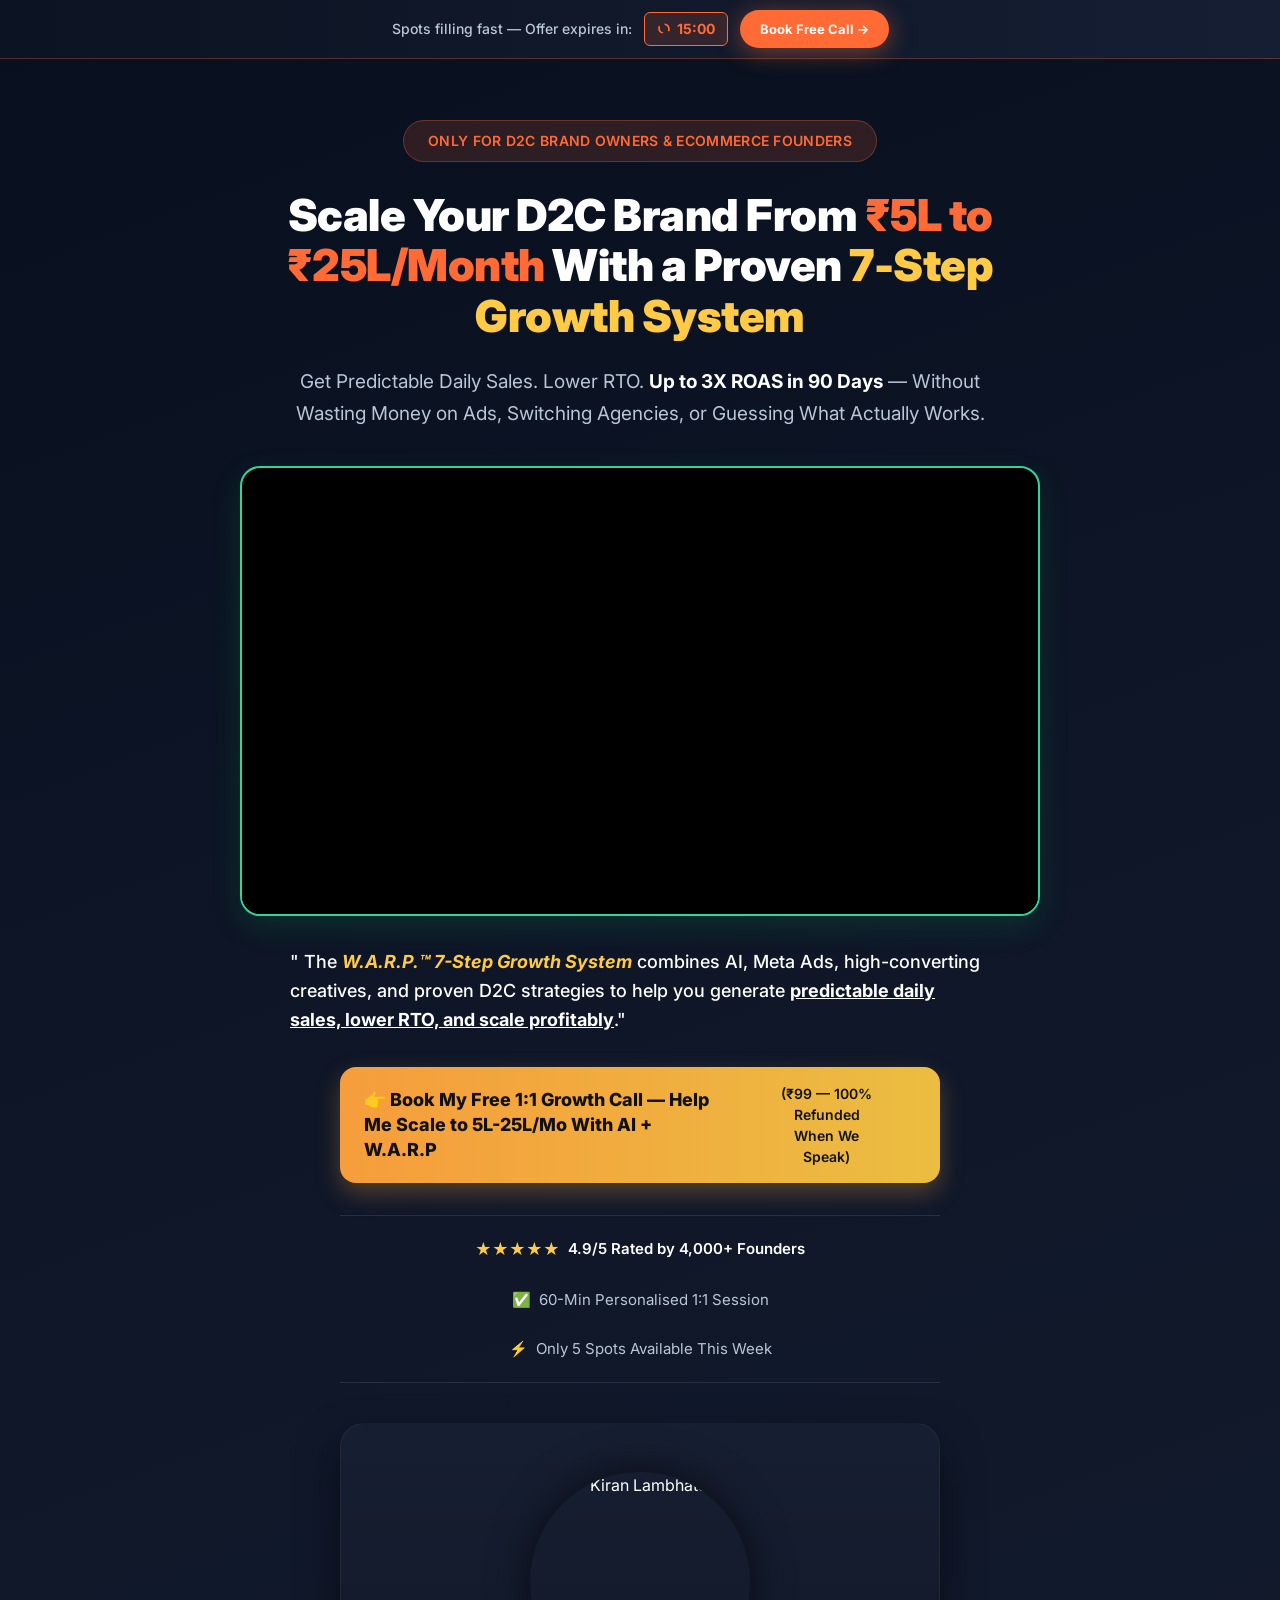
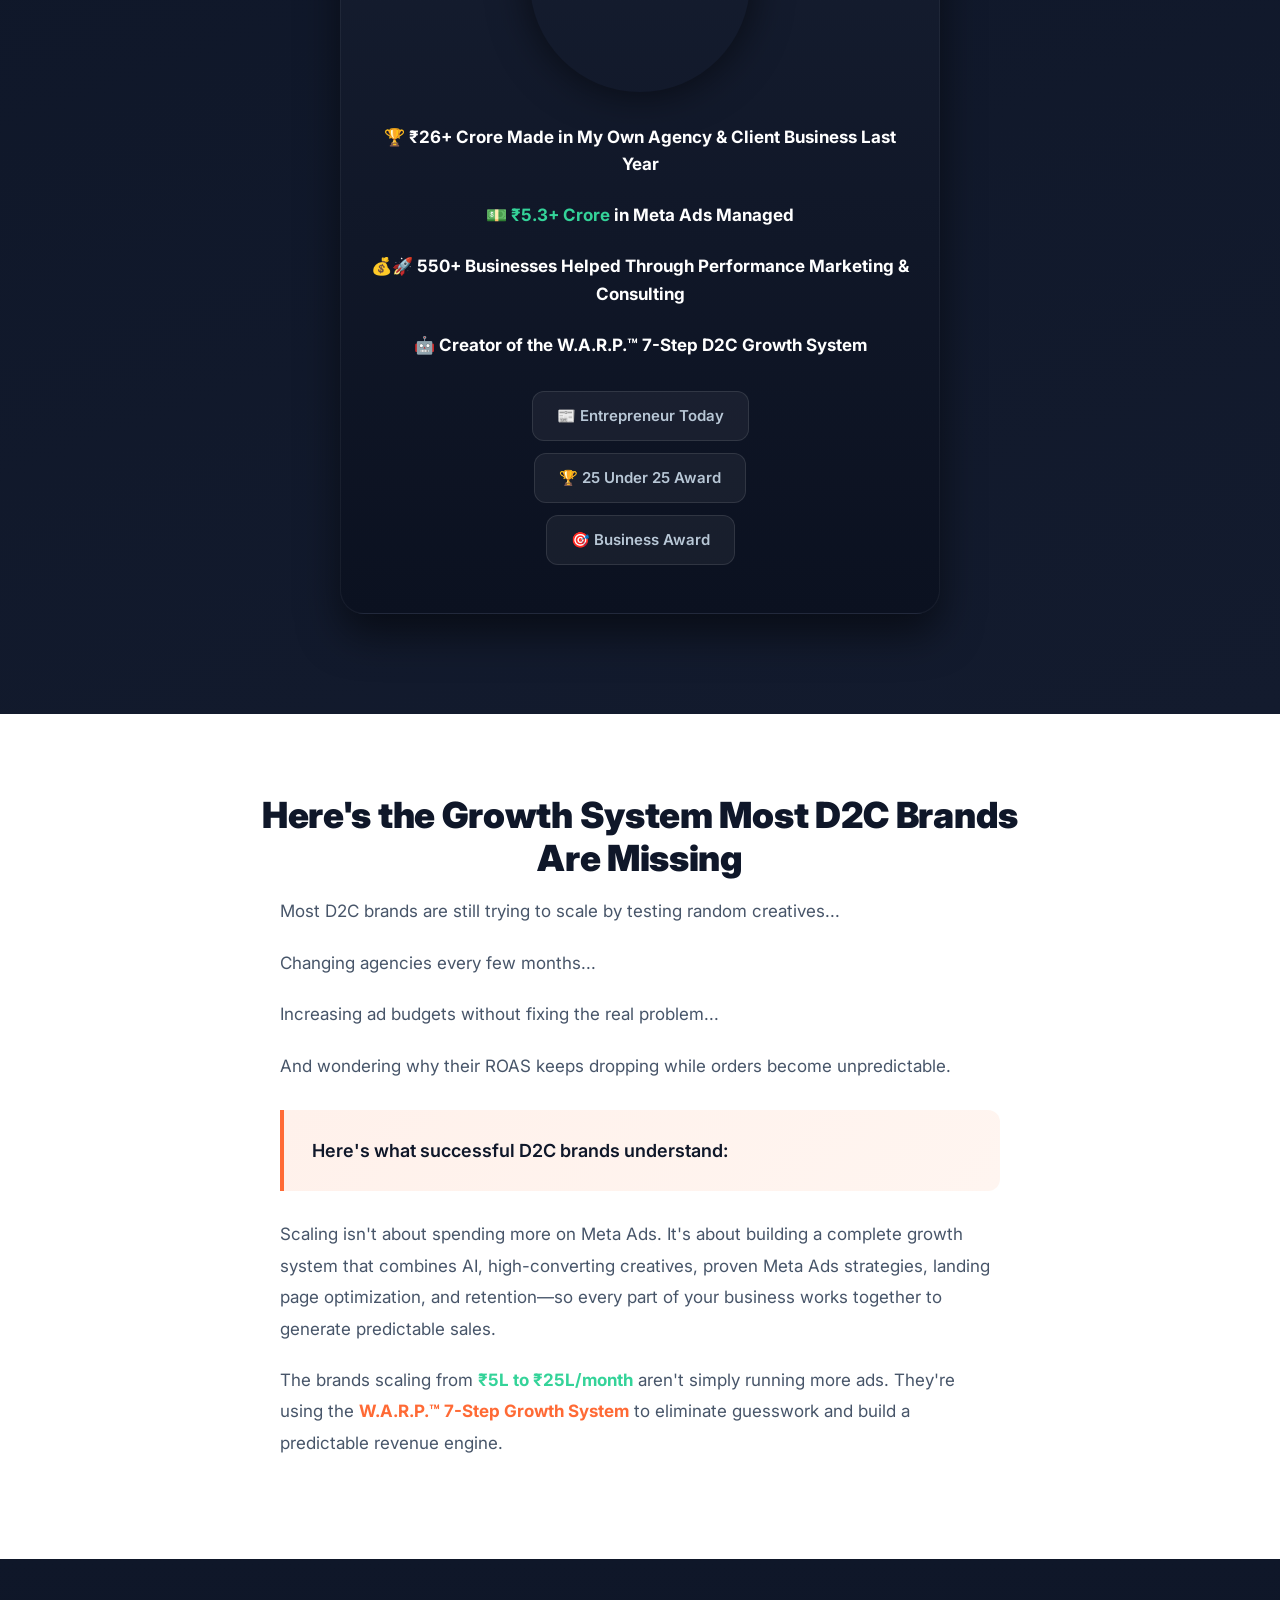
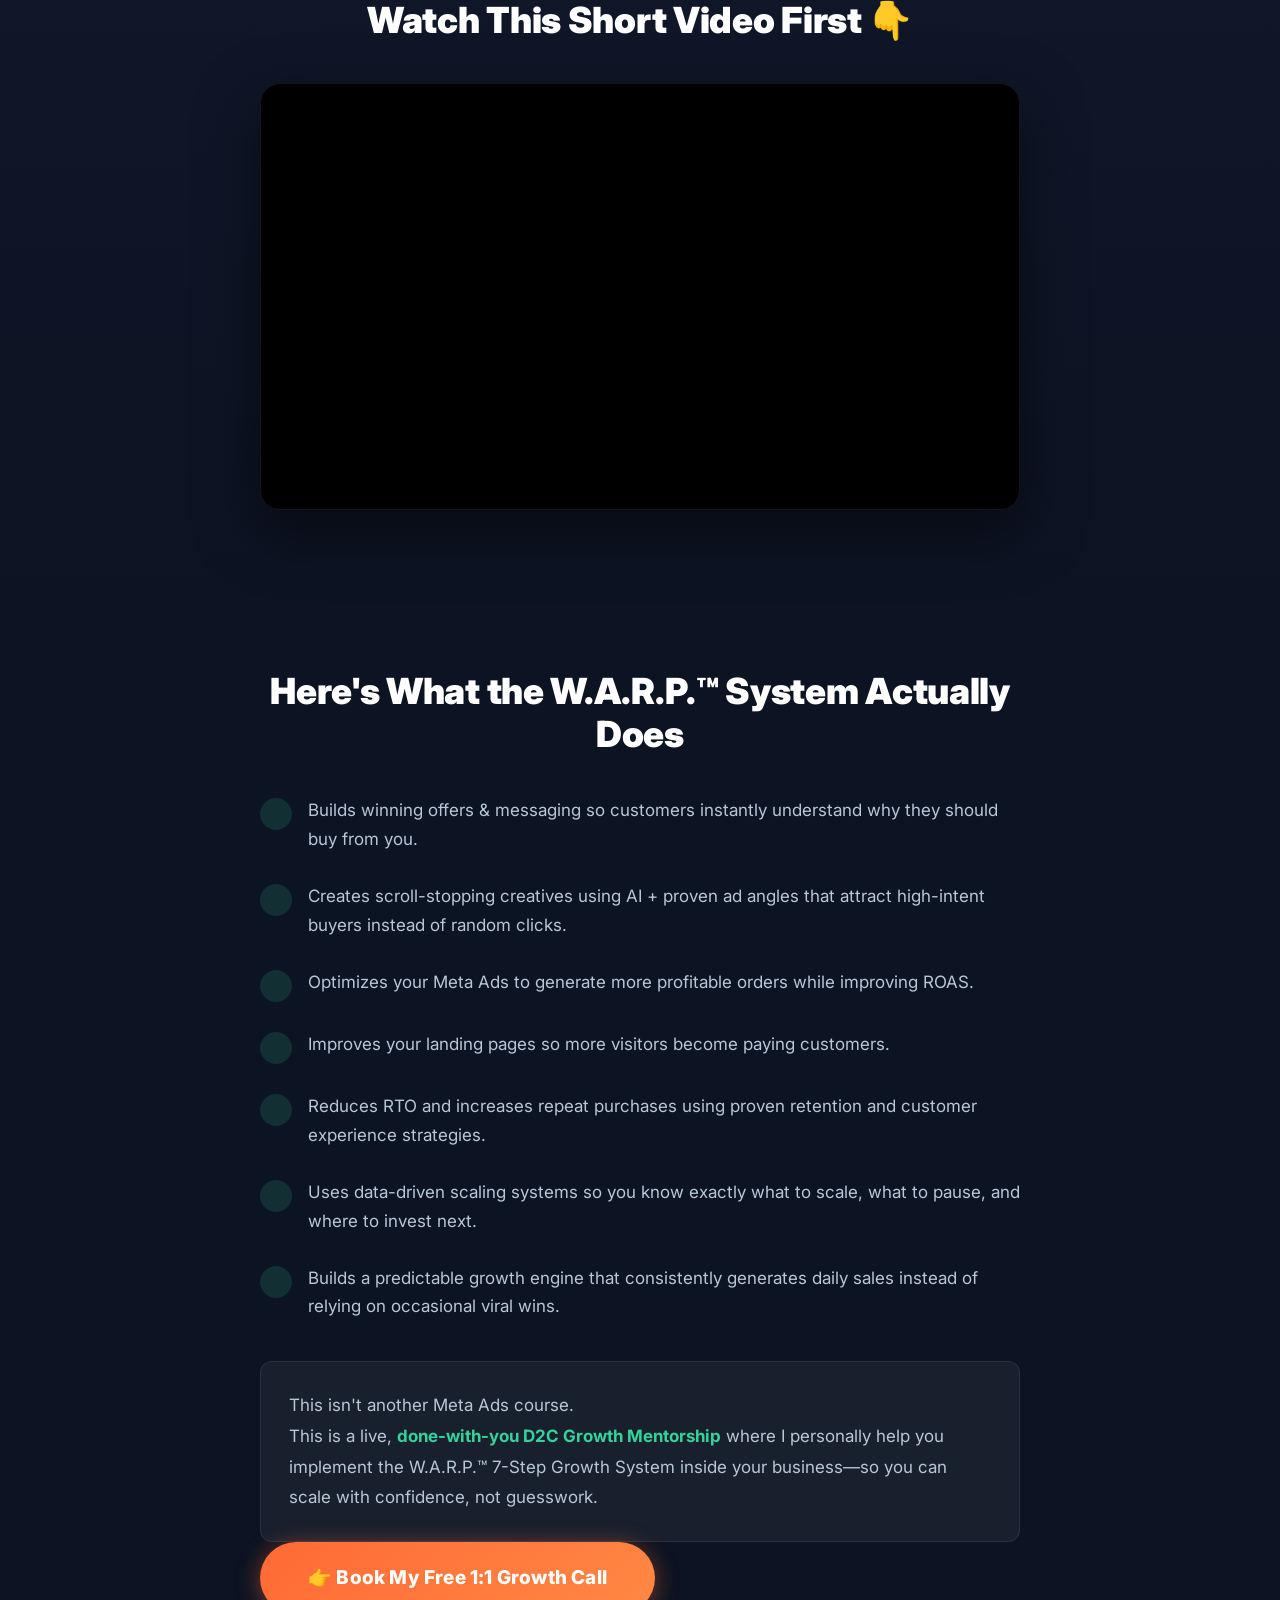
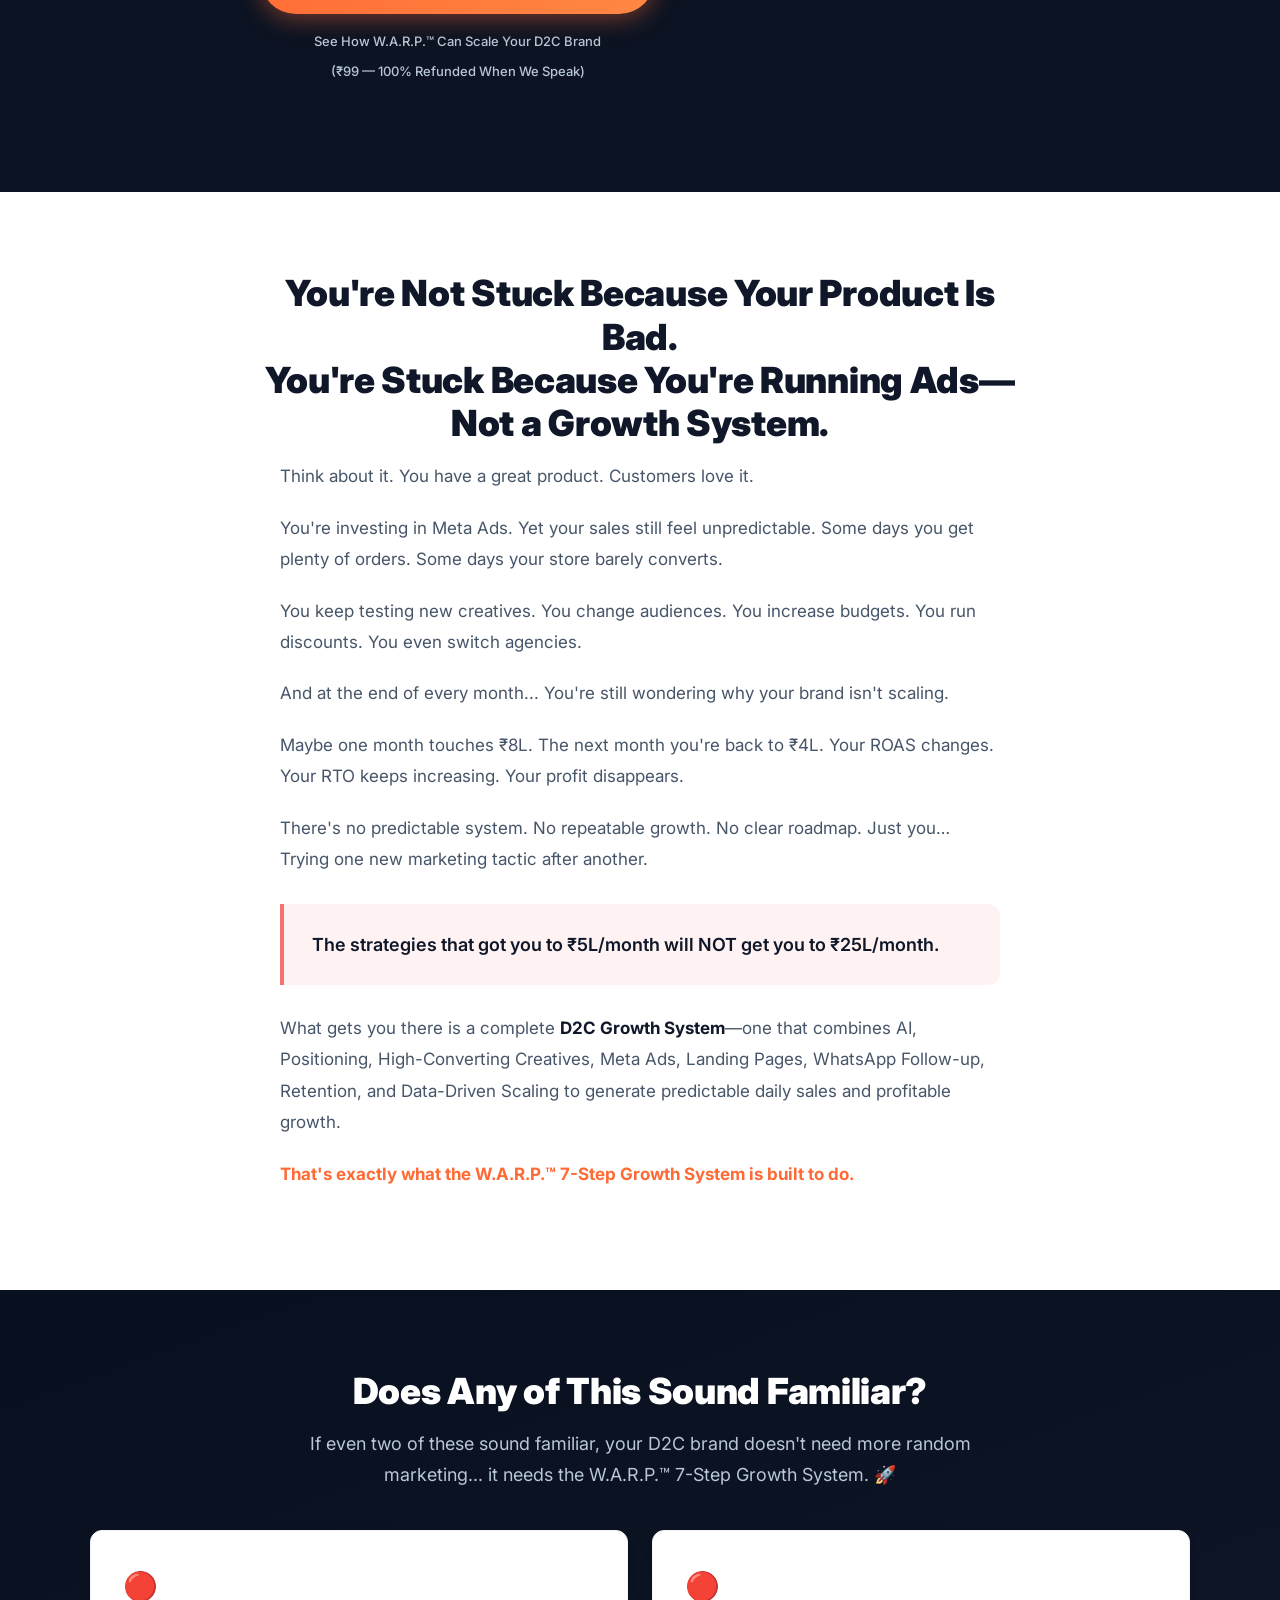
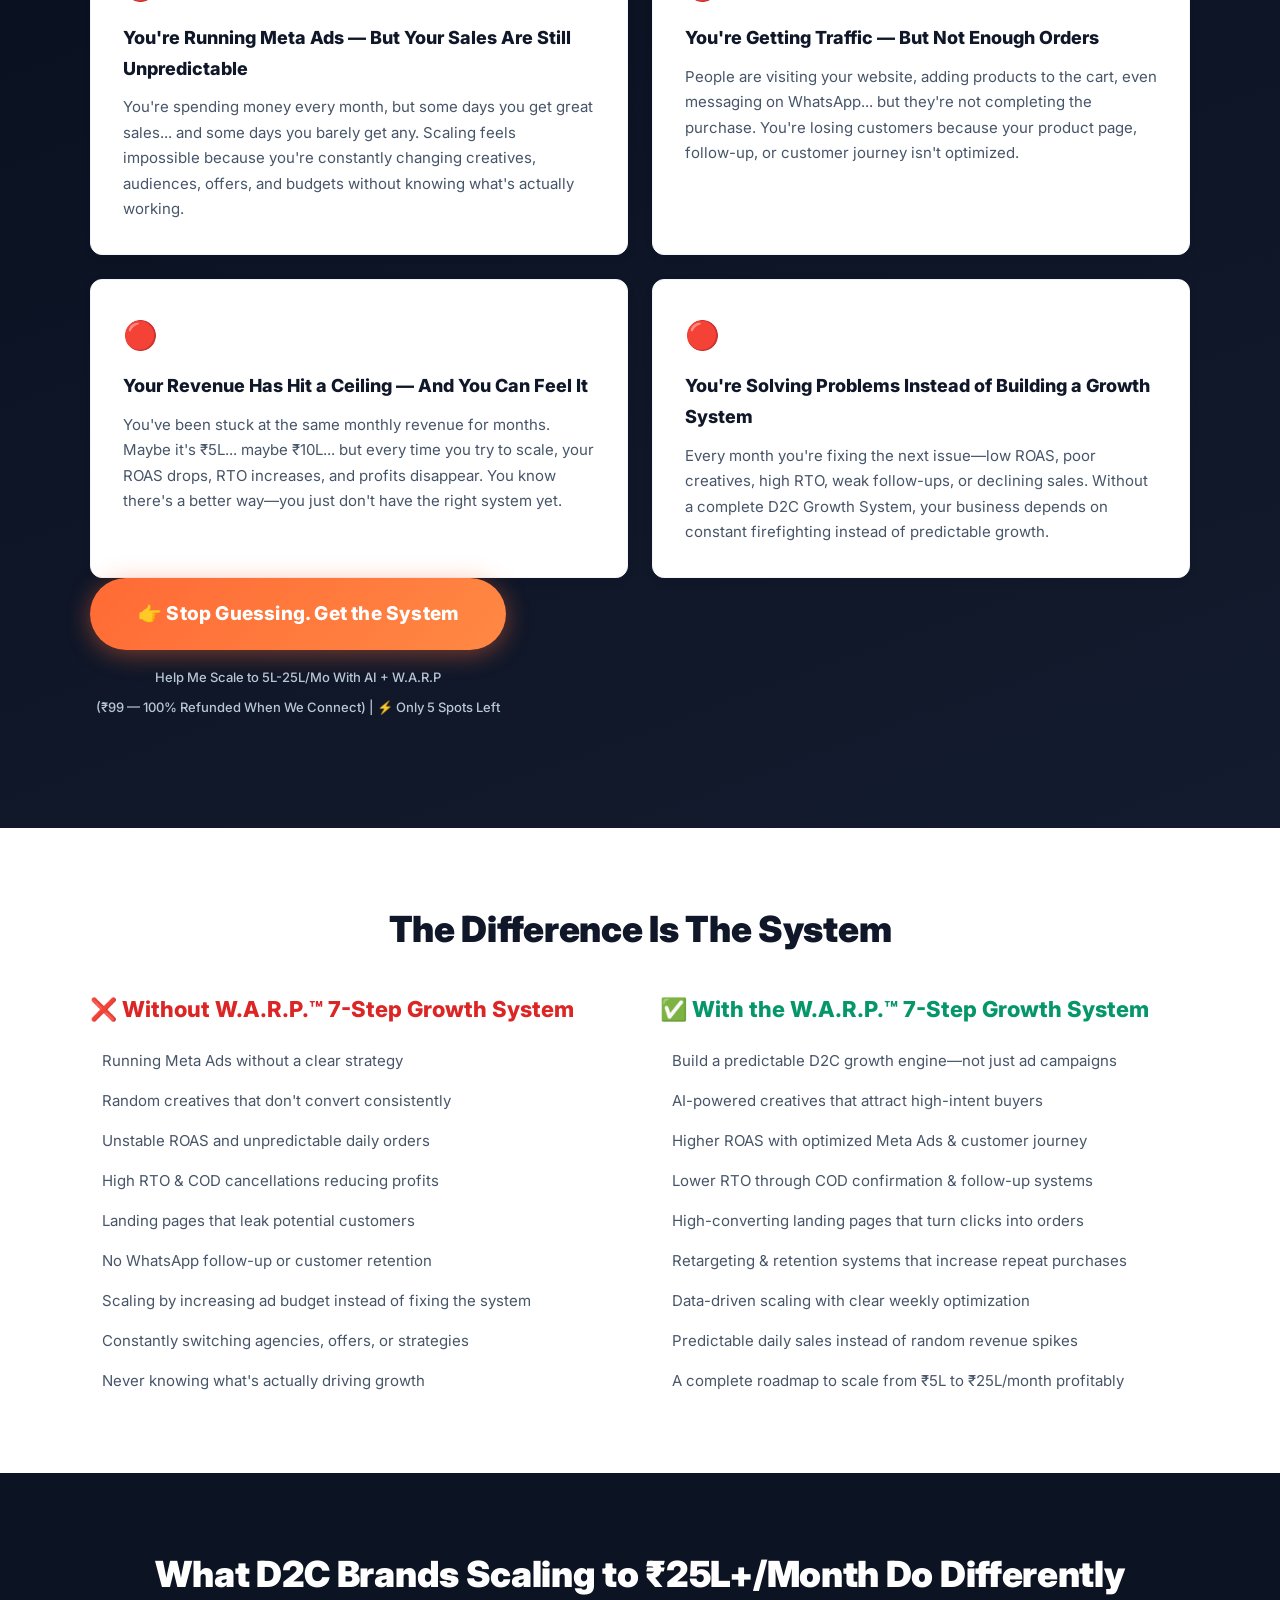
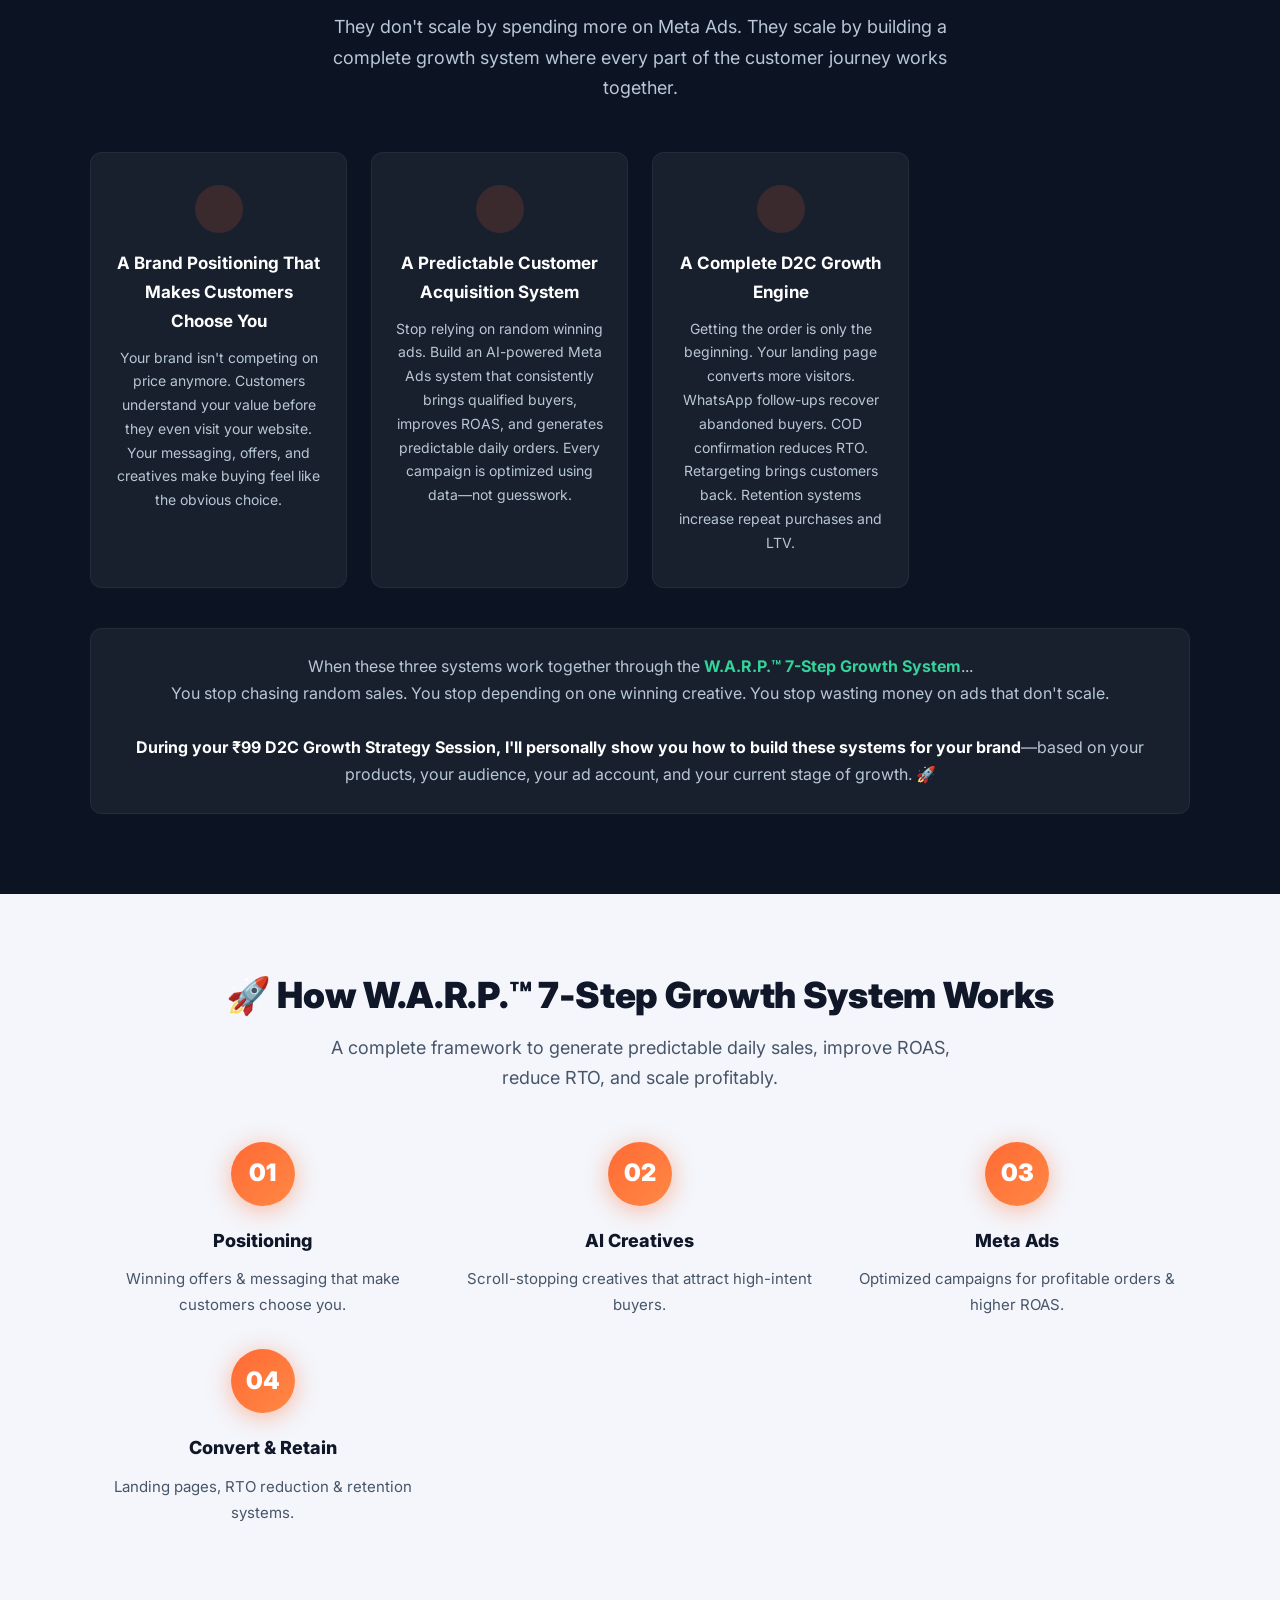
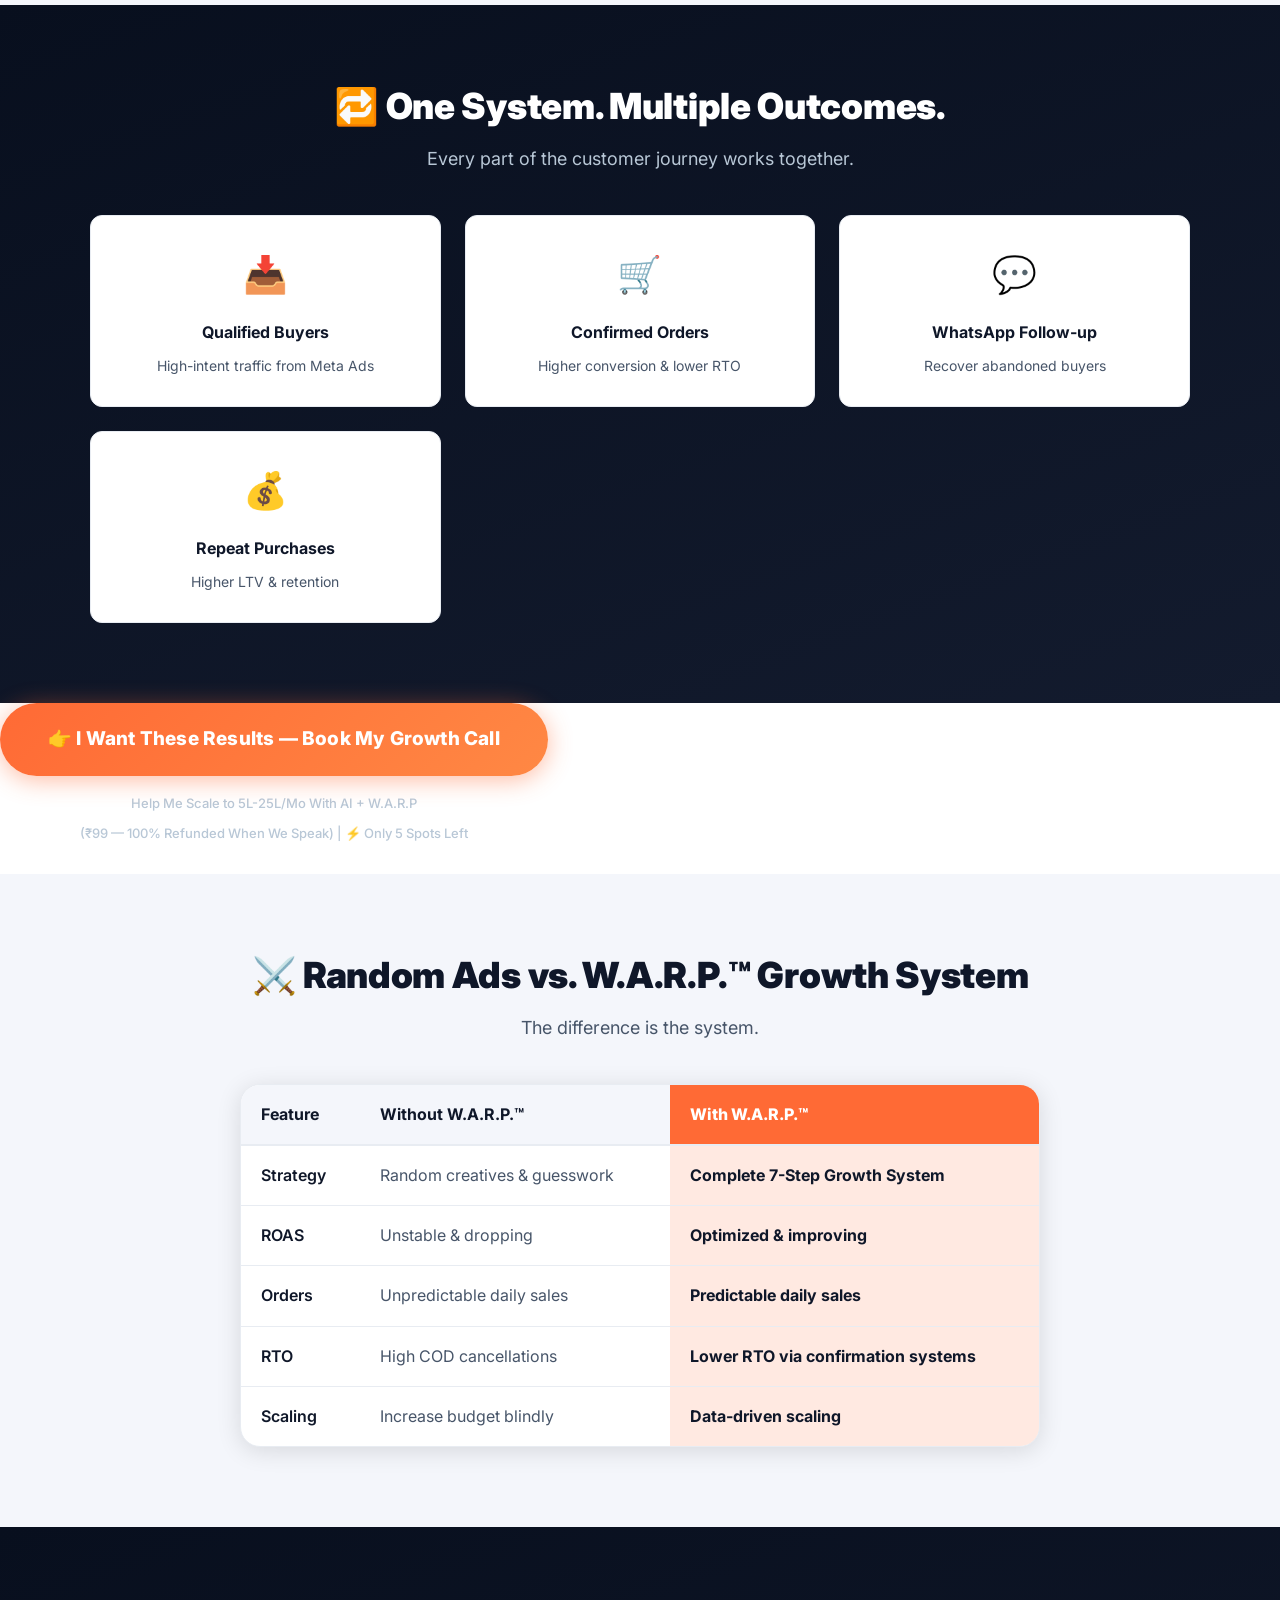
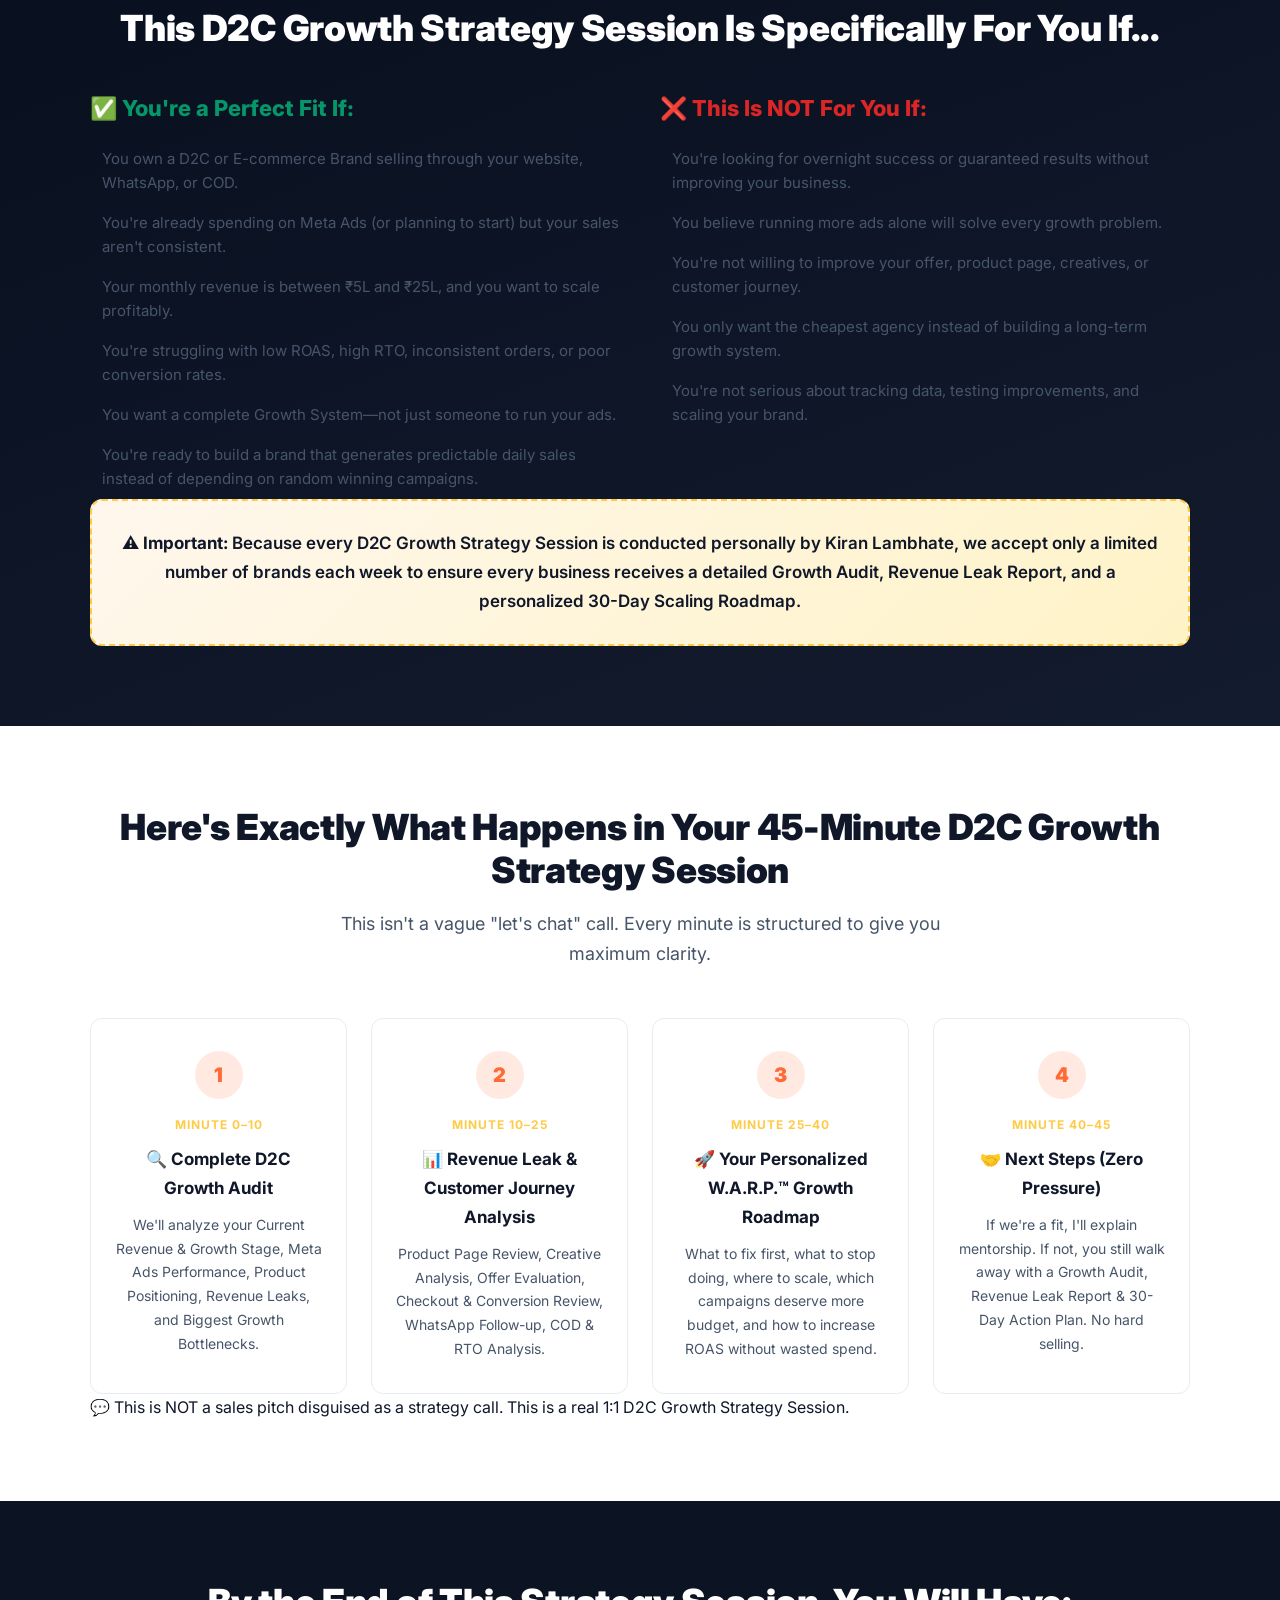
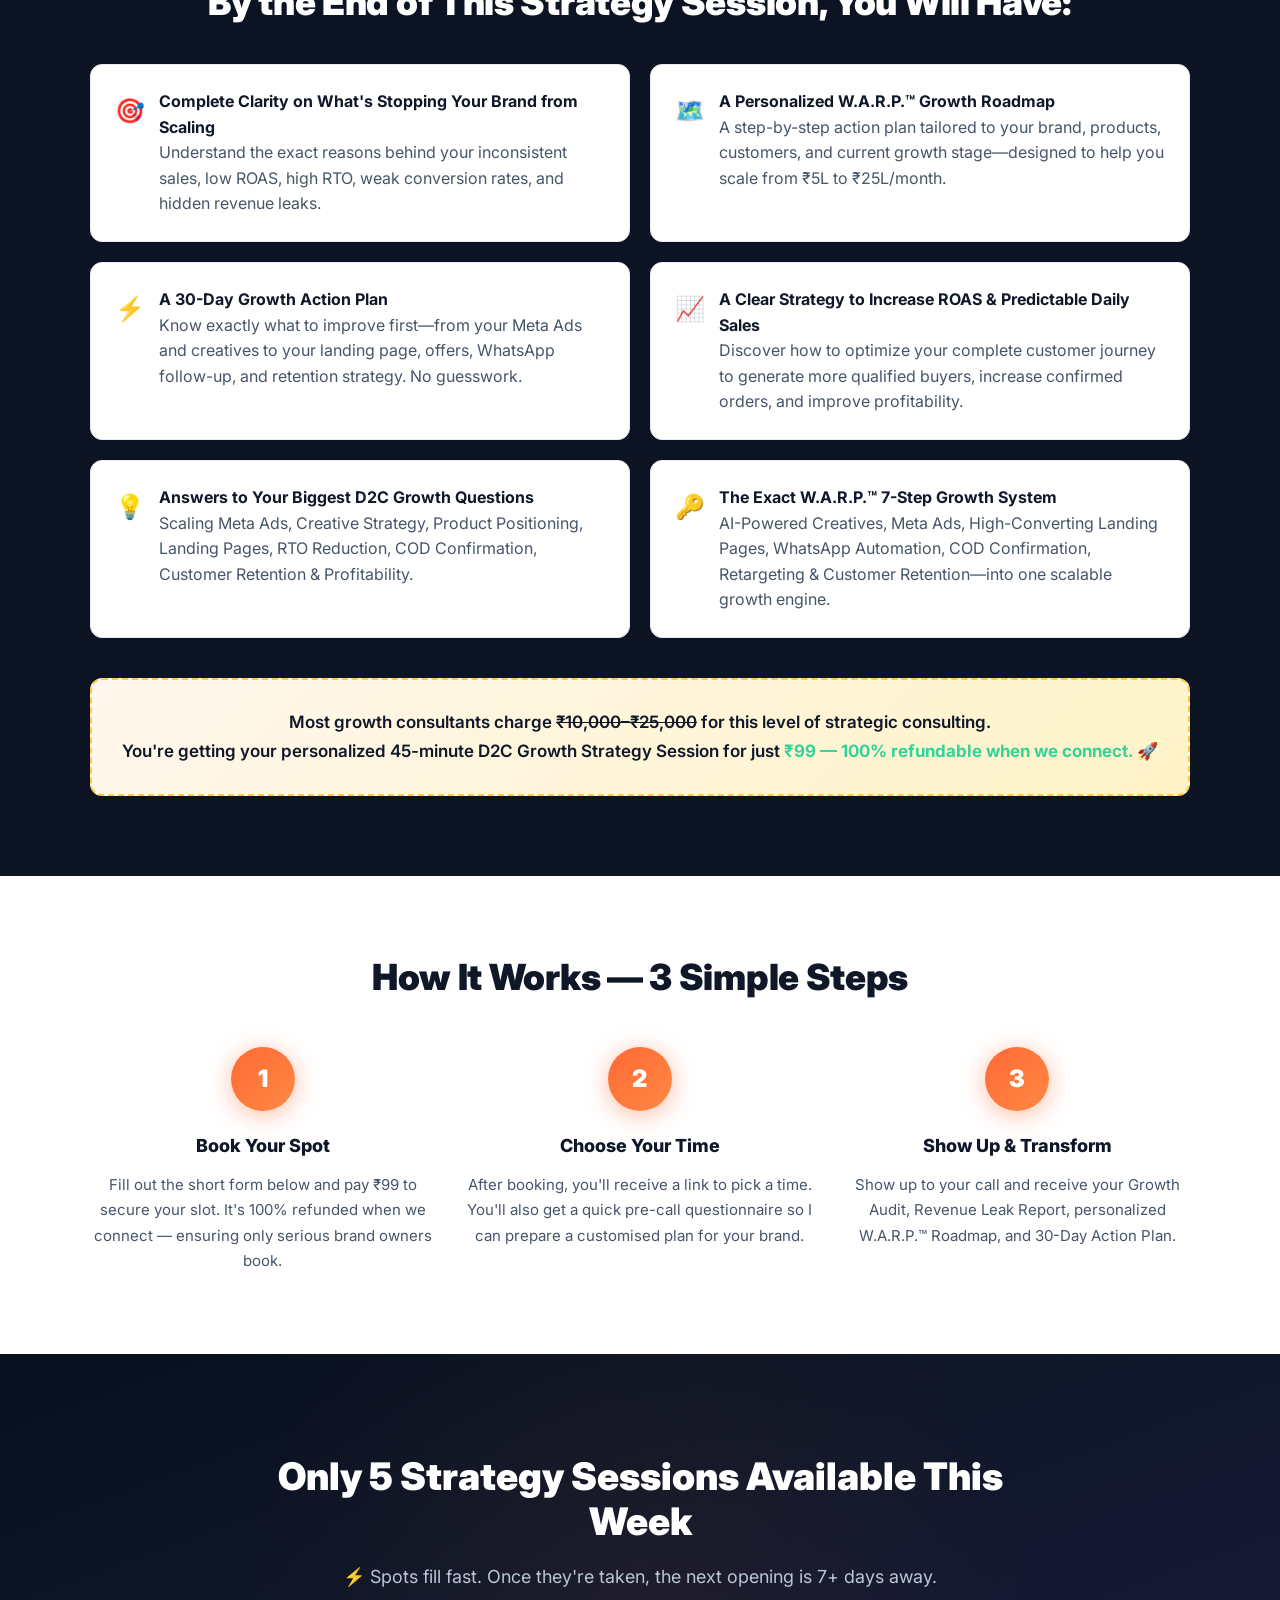
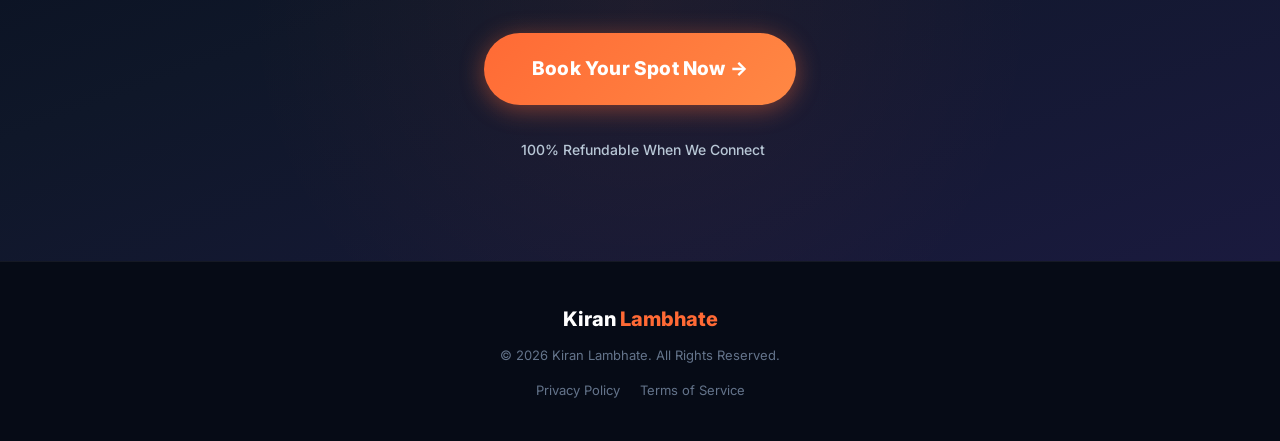
==== commit 3319e143: "New changes made" ====
--- a/index.html
+++ b/index.html
@@ -35,11 +35,8 @@
   <!-- Hero Section -->
   <section class="sect-hero-r4t">
     <div class="contain-w8k hero-inner-m2v">
-      <div class="pre-hdl-v3k">FOR D2C BRAND OWNERS &amp; ECOMMERCE FOUNDERS</div>
-      
-      <div style="margin-bottom: 16px;">
-        <span class="step-time-w3k" style="background: rgba(255,255,255,0.1); padding: 6px 12px; border-radius: 20px;">Only For D2C &amp; Ecommerce Brands Ready to Scale Predictably</span>
-      </div>
+      <div class="pre-hdl-v3k">ONLY FOR D2C BRAND OWNERS &amp; ECOMMERCE FOUNDERS</div>
+      
 
       <h1 class="hdl-main-q6m">
         Scale Your D2C Brand From <span class="hdl-accent-t8r">₹5L to ₹25L/Month</span> With a Proven <span class="hdl-accent2-n4w">7-Step Growth System</span>
@@ -49,73 +46,79 @@
         Get Predictable Daily Sales. Lower RTO. <strong>Up to 3X ROAS in 90 Days</strong> — Without Wasting Money on Ads, Switching Agencies, or Guessing What Actually Works.
       </div>
       
-      <p style="font-size: 16px; color: var(--txt-light-b4m); max-width: 720px; margin: 0 auto 32px;">
-        The <strong>W.A.R.P.™ 7-Step Growth System</strong> combines AI, Meta Ads, high-converting creatives, and proven D2C strategies to help you generate <strong>predictable daily sales</strong>, lower RTO, and scale profitably.
+      <div class="video-wrap-p8t" style="margin: 32px auto; max-width: 800px; border: 2px solid var(--clr-green-d3k); border-radius: 20px; overflow: hidden; box-shadow: 0 10px 30px rgba(0,200,83,0.15); aspect-ratio: 16/9; background: #000;">
+        <video controls poster="https://website.hellokiran.com/assets/about-CiCp4_1t.webp" style="width: 100%; height: 100%; object-fit: cover; display: block; border: none;">
+          <source src="https://website.hellokiran.com/assets/yoga%20coach%20success%20story%20final%2029052025%20(2)-BCiSKcAN.mp4" type="video/mp4">
+          Your browser does not support the video tag.
+        </video>
+      </div>
+
+      <p style="font-size: 18px; line-height: 1.6; text-align: left; color: #fff; max-width: 700px; margin: 32px auto; font-weight: 500;">
+        " The <strong style="color:var(--clr-gold-a7r); font-style:italic;">W.A.R.P.™ 7-Step Growth System</strong> combines AI, Meta Ads, high-converting creatives, and proven D2C strategies to help you generate <strong style="text-decoration:underline; font-weight:700;">predictable daily sales, lower RTO, and scale profitably</strong>."
       </p>
 
-      <div class="cta-wrap-n4m">
-        <div class="cta-main-btn-q6r">
-          <a href="#inline-booking" class="cta-link-style-p8w">👉 Book My Free 1:1 Growth Call</a>
-          <span class="cta-sub-txt-w8n">Help Me Scale to 5L-25L/Mo With AI + W.A.R.P</span>
-          <span class="cta-sub-txt-w8n">(₹99 — 100% Refunded When We Speak)</span>
-        </div>
-      </div>
-
-      <div class="trust-row-t7r">
-        <div class="trust-item-f2x"><i class="fas fa-star trust-icon-d5n" style="color:var(--clr-gold-a7r);"></i> ⭐⭐⭐⭐⭐ 4.9/5 Rated by 4,000+ Founders</div>
-        <div class="trust-item-f2x"><i class="fas fa-bolt trust-icon-d5n" style="color:var(--clr-primary-v4m);"></i> Only 5 Spots Available This Week</div>
-        <div class="trust-item-f2x"><i class="fas fa-check-circle trust-icon-d5n" style="color:var(--clr-green-d3k);"></i> 60-Min Personalised 1:1 Session</div>
-      </div>
-
-      <div class="cred-layout-q7n">
-        <div class="cred-photo-h2x" style="aspect-ratio: 1/1; border-radius: 50%;">
-           <img src="https://website.hellokiran.com/assets/about-CiCp4_1t.webp" alt="Kiran Lambhate" style="width:100%; height:100%; object-fit:cover;">
-        </div>
-        <div class="cred-body-k4m" style="align-self: center;">
-          <h3 style="font-size: 20px; font-weight: 800; color: #fff; margin-bottom: 4px;">Kiran Lambhate</h3>
-          <p style="margin-bottom: 0; font-size: 14px;">Performance Marketing Strategist &amp; D2C Growth Mentor</p>
-        </div>
-      </div>
-    </div>
-  </section>
-
-  <!-- Stats Bar -->
-  <section class="stats-bar-n4m">
-    <div class="contain-w8k">
-      <div class="stats-grid-t7r">
-        <div class="stat-item-f2x">
-          <div class="stat-num-d5n">₹26 Cr+</div>
-          <div class="stat-label-k3p">Made in Agency &amp; Client Business</div>
-        </div>
-        <div class="stat-item-f2x">
-          <div class="stat-num-d5n">₹5.3 Cr+</div>
-          <div class="stat-label-k3p">in Meta Ads Managed</div>
-        </div>
-        <div class="stat-item-f2x">
-          <div class="stat-num-d5n">550+</div>
-          <div class="stat-label-k3p">Businesses Helped</div>
-        </div>
-      </div>
-      
-      <div class="authority-logos-h2x text-center mt-5 pt-4">
-        <div class="authority-label-p8t">🤖 Creator of the W.A.R.P.™ 7-Step D2C Growth System · 📰 Entrepreneur Today · 🏆 25 Under 25 Award · 🎯 Business Award</div>
-        <div class="brand-marquee-inner-m3p" style="width: 100%; max-width: 800px; margin: 20px auto 0; overflow: hidden; position: relative;">
-      <div style="position: absolute; top: 0; left: 0; width: 60px; height: 100%; background: linear-gradient(to right, var(--bg-dark-m3p) 0%, transparent 100%); z-index: 2;"></div>
-      <div style="position: absolute; top: 0; right: 0; width: 60px; height: 100%; background: linear-gradient(to left, var(--bg-dark-m3p) 0%, transparent 100%); z-index: 2;"></div>
-      <div class="brand-track-t9r">
-        <div class="brand-logo-item"><img src="https://website.hellokiran.com/assets/festival%20post%202026%20finle%2011%20(1)-CKG6Osyi-ITZgz5Fn.webp" alt="Shivkrupa"></div>
-        <div class="brand-logo-item"><img src="https://website.hellokiran.com/assets/festival%20post%202026%20finle%2011%20(2)-sNdNrGKk-DG-uCjf1.webp" alt="Sunrise Tours Travels"></div>
-        <div class="brand-logo-item"><img src="https://website.hellokiran.com/assets/festival%20post%202026%20finle%2011-C16FUS-X-BYtgdhji.webp" alt="Samarpan"></div>
-        <div class="brand-logo-item"><img src="https://website.hellokiran.com/assets/vyaparsankul_logo-614sWnyS.webp" alt="Vyaparsankul"></div>
-        <div class="brand-logo-item"><img src="https://website.hellokiran.com/assets/festival%20post%202026%20finle%2011%20(1)-CKG6Osyi-ITZgz5Fn.webp" alt="Shivkrupa"></div>
-        <div class="brand-logo-item"><img src="https://website.hellokiran.com/assets/festival%20post%202026%20finle%2011%20(2)-sNdNrGKk-DG-uCjf1.webp" alt="Sunrise Tours Travels"></div>
-        <div class="brand-logo-item"><img src="https://website.hellokiran.com/assets/festival%20post%202026%20finle%2011-C16FUS-X-BYtgdhji.webp" alt="Samarpan"></div>
-        <div class="brand-logo-item"><img src="https://website.hellokiran.com/assets/vyaparsankul_logo-614sWnyS.webp" alt="Vyaparsankul"></div>
-      </div>
-    </div>
-      </div>
-    </div>
-  </section>
+      <div class="cta-wrap-n4m" style="margin-bottom:32px;">
+        <a href="#inline-booking" style="display:flex; align-items:center; justify-content:center; background:linear-gradient(to right, #f69d3c, #ebbd41); padding:16px 24px; border-radius:16px; text-decoration:none; color:#111; max-width:600px; margin:0 auto; gap:16px; box-shadow:0 10px 25px rgba(246,157,60,0.3); transition: transform 0.3s ease;" onmouseover="this.style.transform='scale(1.02)'" onmouseout="this.style.transform='scale(1)'">
+          <div style="flex:2; text-align:left; font-size:18px; font-weight:800; line-height:1.4;">
+            👉 Book My Free 1:1 Growth Call — Help Me Scale to 5L-25L/Mo With AI + W.A.R.P
+          </div>
+          <div style="flex:1; text-align:center; font-size:14px; font-weight:600; line-height:1.5; color:#111;">
+            (₹99 — 100%<br>Refunded<br>When We<br>Speak)
+          </div>
+        </a>
+      </div>
+
+      <div style="display:flex; flex-direction:column; align-items:center; margin-bottom:40px; width: 100%; max-width: 600px; margin-left: auto; margin-right: auto;">
+        
+        <div style="width: 100%; border-top:1px solid rgba(255,255,255,0.1); border-bottom:1px solid rgba(255,255,255,0.1); padding: 8px 0;">
+          <!-- Item 1 -->
+          <div style="font-size:15px; color:#fff; font-weight:600; display:flex; justify-content:center; align-items:center; gap:8px; padding:12px 0;">
+            <span style="color:var(--clr-gold-a7r); font-size:16px;">★★★★★</span> 4.9/5 Rated by 4,000+ Founders
+          </div>
+          
+          <!-- Item 2 -->
+          <div style="font-size:15px; color:var(--txt-light-b4m); display:flex; justify-content:center; align-items:center; gap:8px; padding:12px 0;">
+            <span>✅</span> 60-Min Personalised 1:1 Session
+          </div>
+          
+          <!-- Item 3 -->
+          <div style="font-size:15px; color:var(--txt-light-b4m); display:flex; justify-content:center; align-items:center; gap:8px; padding:12px 0;">
+            <span style="color:var(--clr-gold-a7r);">⚡</span> Only 5 Spots Available This Week
+          </div>
+        </div>
+      </div>
+
+      <!-- Photo and Stats Card -->
+      <div style="background: linear-gradient(180deg, #161E31 0%, #0B1120 100%); border-radius: 24px; padding: 48px 24px; max-width: 600px; margin: 0 auto 40px; box-shadow: 0 20px 40px rgba(0,0,0,0.5); border: 1px solid rgba(255,255,255,0.05);">
+        <!-- Photo -->
+        <div style="width: 220px; height: 220px; margin: 0 auto 32px; border-radius: 50%; overflow: hidden; box-shadow: 0 0 40px rgba(0,0,0,0.6);">
+          <img src="https://website.hellokiran.com/assets/about-CiCp4_1t.webp" alt="Kiran Lambhate" style="width: 100%; height: 100%; object-fit: cover;">
+        </div>
+        
+        <!-- Stats Text List -->
+        <div style="text-align: center; color: #fff; font-size: 17px; font-weight: 700; line-height: 1.6; display: flex; flex-direction: column; gap: 24px;">
+          <div>🏆 ₹26+ Crore Made in My Own Agency &amp; Client Business Last Year</div>
+          <div>💵 <span style="color:var(--clr-green-d3k)">₹5.3+ Crore</span> in Meta Ads Managed</div>
+          <div>💰🚀 550+ Businesses Helped Through Performance Marketing &amp; Consulting</div>
+          <div>🤖 Creator of the W.A.R.P.™ 7-Step D2C Growth System</div>
+
+          <!-- Awards Pills -->
+          <div style="display: flex; flex-direction: column; align-items: center; gap: 12px; margin-top: 8px;">
+            <div style="background: rgba(255,255,255,0.05); border: 1px solid rgba(255,255,255,0.1); border-radius: 12px; padding: 12px 24px; color: var(--txt-light-b4m); font-size: 15px; font-weight: 600;">
+              📰 Entrepreneur Today
+            </div>
+            <div style="background: rgba(255,255,255,0.05); border: 1px solid rgba(255,255,255,0.1); border-radius: 12px; padding: 12px 24px; color: var(--txt-light-b4m); font-size: 15px; font-weight: 600;">
+              🏆 25 Under 25 Award
+            </div>
+            <div style="background: rgba(255,255,255,0.05); border: 1px solid rgba(255,255,255,0.1); border-radius: 12px; padding: 12px 24px; color: var(--txt-light-b4m); font-size: 15px; font-weight: 600;">
+              🎯 Business Award
+            </div>
+          </div>
+        </div>
+      </div>
+    </div>
+  </section>
+
 
   <!-- Growth System Missing -->
   <section class="sect-light-w8n">
@@ -200,94 +203,7 @@
     </div>
   </section>
 
-  <!-- Results Section -->
-  <section class="sect-offwhite-m9b">
-    <div class="contain-w8k">
-      <h2 class="section-hdl-k3p center-align-r7k">They Were Exactly Where You Are.<br>Here's What Changed.</h2>
-      <p class="section-subhdl-m8t center-align-r7k light-subhdl-n2w">These aren't just testimonials. These are D2C brands that fixed their growth system and started scaling with confidence.</p>
-      
-      <div class="testi-grid-d5n">
-        <div class="testi-card-j8w">
-          <div class="testi-stars-n4m">★★★★★</div>
-          <div class="testi-quote-t7r" style="border-left-color: var(--clr-primary-v4m);">
-            <h4 style="color:var(--clr-green-d3k); font-size:16px; margin-bottom:8px;">₹50k → ₹25.6L Monthly Revenue | 1.7X → 4.6X ROAS</h4>
-            <p><strong>112 Orders/Day · 11% RTO</strong></p>
-          </div>
-          <div class="testi-author-f2x">
-            <img src="https://i.pravatar.cc/150?u=1" class="testi-avatar-d5n" style="object-fit: cover; border-radius: 50%;">
-            <div class="testi-info-k3p">
-              <span class="testi-name-m8t">Vaibhav Dhus</span>
-              <span class="testi-role-v6j">Founder | Pravara Healthcare D2C Brand</span>
-            </div>
-          </div>
-        </div>
-        
-        <div class="testi-card-j8w">
-          <div class="testi-stars-n4m">★★★★★</div>
-          <div class="testi-quote-t7r" style="border-left-color: var(--clr-blue-h1p);">
-            <h4 style="color:var(--clr-green-d3k); font-size:16px; margin-bottom:8px;">₹75 CPL → ₹15 CPL | 55 → 210+ Leads/Month</h4>
-            <p><strong>Predictable Patient Inquiries</strong></p>
-          </div>
-          <div class="testi-author-f2x">
-            <img src="https://i.pravatar.cc/150?u=2" class="testi-avatar-d5n" style="object-fit: cover; border-radius: 50%;">
-            <div class="testi-info-k3p">
-              <span class="testi-name-m8t">Chetan Swami</span>
-              <span class="testi-role-v6j">Founder | Ashirwad Healthcare</span>
-            </div>
-          </div>
-        </div>
-        
-        <div class="testi-card-j8w">
-          <div class="testi-stars-n4m">★★★★★</div>
-          <div class="testi-quote-t7r" style="border-left-color: var(--clr-red-s9n);">
-            <h4 style="color:var(--clr-green-d3k); font-size:16px; margin-bottom:8px;">8 → 58+ Orders/Day | ₹55k → ₹4.2L Monthly Revenue</h4>
-            <p><strong>Profitable Scaling System</strong></p>
-          </div>
-          <div class="testi-author-f2x">
-            <img src="https://i.pravatar.cc/150?u=3" class="testi-avatar-d5n" style="object-fit: cover; border-radius: 50%;">
-            <div class="testi-info-k3p">
-              <span class="testi-name-m8t">Tejas Benake</span>
-              <span class="testi-role-v6j">Founder | Swami Samarth Fashion Brand</span>
-            </div>
-          </div>
-        </div>
-      </div>
-      
-      <div class="value-callout-r5m mt-5 text-center">
-        <p>...many more <span class="value-highlight-m8t">Massive Results</span> below on this page</p>
-      </div>
-
-      <div class="stats-grid-t7r mt-5">
-        <div class="stat-item-f2x">
-          <div class="stat-num-d5n" style="font-size:28px;">₹26 Cr+</div>
-          <div class="stat-label-k3p">Combined Revenue Generated by Clients</div>
-        </div>
-        <div class="stat-item-f2x">
-          <div class="stat-num-d5n" style="font-size:28px;">550+</div>
-          <div class="stat-label-k3p">D2C Brands Transformed</div>
-        </div>
-        <div class="stat-item-f2x">
-          <div class="stat-num-d5n" style="font-size:28px;">3X+</div>
-          <div class="stat-label-k3p">Average ROAS Achieved</div>
-        </div>
-        <div class="stat-item-f2x">
-          <div class="stat-num-d5n" style="font-size:28px;">90 Days</div>
-          <div class="stat-label-k3p">Avg. Time to Predictable System</div>
-        </div>
-      </div>
-    </div>
-  </section>
-
-  <!-- Scrolling Marquee (Optional extra element from original, but integrated in new style) -->
-  <div class="urgency-strip-a3t" style="background: linear-gradient(90deg, #1e293b, #0f172a, #1e293b);">
-    <marquee class="urgency-text-f1x" style="font-weight: 500;">
-      <span>Vaibhav Dhus — ₹25.6L/mo · 4.6X ROAS</span> &nbsp; • &nbsp;
-      <span>Chetan Swami — ₹15 CPL · 210+ Leads/mo</span> &nbsp; • &nbsp;
-      <span>Tejas Benake — 58+ Orders/Day · ₹4.2L/mo</span> &nbsp; • &nbsp;
-      <span>Sudhir Ghadage — ₹9.4L/mo · 4.0X ROAS</span> &nbsp; • &nbsp;
-      <span>Akash Landage — Premium Brand Positioning</span>
-    </marquee>
-  </div>
+
 
   <!-- Pain Section 1 -->
   <section class="sect-light-w8n">
@@ -487,114 +403,7 @@
     </div>
   </section>
 
-  <!-- Client Real Stories -->
-  <section class="sect-light-w8n">
-    <div class="contain-w8k">
-      <h2 class="section-hdl-k3p center-align-r7k">From Struggling to Scaling — Client Real Stories</h2>
-      <p class="section-subhdl-m8t center-align-r7k light-subhdl-n2w">Here's what happened when they built a real growth system</p>
-      
-      <div class="testi-grid-d5n">
-        <div class="video-wrap-p8t" style="margin: 0;">
-          <video controls poster="https://website.hellokiran.com/assets/about-CiCp4_1t.webp" style="width: 100%; height: 100%; object-fit: cover;">
-            <source src="https://website.hellokiran.com/assets/Video-670-Dh8AgvNn.mp4" type="video/mp4">
-          </video>
-        </div>
-        <div class="video-wrap-p8t" style="margin: 0;">
-          <video controls poster="https://website.hellokiran.com/assets/about-CiCp4_1t.webp" style="width: 100%; height: 100%; object-fit: cover;">
-            <source src="https://website.hellokiran.com/assets/Video-692-Biw6Sci6.mp4" type="video/mp4">
-          </video>
-        </div>
-        <div class="video-wrap-p8t" style="margin: 0;">
-          <video controls poster="https://website.hellokiran.com/assets/about-CiCp4_1t.webp" style="width: 100%; height: 100%; object-fit: cover;">
-            <source src="https://website.hellokiran.com/assets/yoga%20coach%20success%20story%20final%2029052025%20(2)-BCiSKcAN.mp4" type="video/mp4">
-          </video>
-        </div>
-      </div>
-    </div>
-  </section>
-
-  <!-- Detailed Testimonials -->
-  <section class="sect-dark-padded-k5j">
-    <div class="contain-w8k">
-      <h2 class="section-hdl-k3p center-align-r7k">These aren't overnight success stories.</h2>
-      <p class="section-subhdl-m8t center-align-r7k dark-subhdl-v6j">These are D2C brands that <strong>implemented the W.A.R.P.™ Growth System</strong> — and watched everything change.</p>
-      
-      <div class="testi-grid-d5n" style="margin-top:40px;">
-        <div class="testi-card-j8w">
-          <div class="testi-stars-n4m">★★★★★</div>
-          <div class="testi-quote-t7r" style="font-size:14px; margin-bottom:12px;">"Before implementing the W.A.R.P.™ Growth System, we were spending money on Meta Ads but getting inconsistent results. After optimizing our creatives, landing page, and follow-up system, our sales became much more predictable."</div>
-          <div class="testi-author-f2x" style="margin-bottom: 12px;">
-            <div class="testi-info-k3p">
-              <span class="testi-name-m8t">Vaibhav Dhus</span>
-              <span class="testi-role-v6j">Founder | Pravara Healthcare D2C Brand</span>
-            </div>
-          </div>
-          <div style="font-size:13px; color:var(--txt-muted-j5n); border-top:1px solid #E8ECF2; padding-top:12px;">
-            📍 Before: ₹50k/mo · 1.7X ROAS · 38% RTO · 12 Orders/Day<br>
-            📈 After: <strong style="color:var(--clr-green-d3k)">₹25.6L/mo · 4.6X ROAS · 11% RTO · 112 Orders/Day</strong>
-          </div>
-        </div>
-        
-        <div class="testi-card-j8w">
-          <div class="testi-stars-n4m">★★★★★</div>
-          <div class="testi-quote-t7r" style="font-size:14px; margin-bottom:12px;">"Before working with Kiran, we were spending on Meta Ads but weren't getting consistent patient inquiries. We kept changing creatives and increasing budgets without a clear strategy. Kiran audited our complete marketing system..."</div>
-          <div class="testi-author-f2x" style="margin-bottom: 12px;">
-            <div class="testi-info-k3p">
-              <span class="testi-name-m8t">Chetan Swami</span>
-              <span class="testi-role-v6j">Founder | Ashirwad Healthcare</span>
-            </div>
-          </div>
-          <div style="font-size:13px; color:var(--txt-muted-j5n); border-top:1px solid #E8ECF2; padding-top:12px;">
-            📍 Before: ₹75 CPL · 55 Leads/mo · Unpredictable Flow<br>
-            📈 After: <strong style="color:var(--clr-green-d3k)">₹15 CPL · 210+ Leads/mo · Complete Growth Strategy</strong>
-          </div>
-        </div>
-        
-        <div class="testi-card-j8w">
-          <div class="testi-stars-n4m">★★★★★</div>
-          <div class="testi-quote-t7r" style="font-size:14px; margin-bottom:12px;">"We always believed in the quality of our cold-pressed oils, but our marketing wasn't telling that story. Kiran helped us reposition our brand, improve our messaging, and create creatives that built trust..."</div>
-          <div class="testi-author-f2x" style="margin-bottom: 12px;">
-            <div class="testi-info-k3p">
-              <span class="testi-name-m8t">Akash Landage</span>
-              <span class="testi-role-v6j">Founder | Vaishadya Oil</span>
-            </div>
-          </div>
-          <div style="font-size:13px; color:var(--txt-muted-j5n); border-top:1px solid #E8ECF2; padding-top:12px;">
-            📍 Before: Generic marketing · Low awareness · Inconsistent orders<br>
-            📈 After: <strong style="color:var(--clr-green-d3k)">Premium positioning · Strong trust · Consistent daily orders</strong>
-          </div>
-        </div>
-
-        <div class="testi-card-j8w">
-          <div class="testi-stars-n4m">★★★★★</div>
-          <div class="testi-quote-t7r" style="font-size:14px; margin-bottom:12px;">"Before working with Kiran, our sales depended on festivals and occasional offers. Kiran introduced us to the W.A.R.P.™ 7-Step Growth System, which completely changed how we approached our business..."</div>
-          <div class="testi-author-f2x" style="margin-bottom: 12px;">
-            <div class="testi-info-k3p">
-              <span class="testi-name-m8t">Tejas Benake</span>
-              <span class="testi-role-v6j">Founder | Swami Samarth Fashion Brand</span>
-            </div>
-          </div>
-          <div style="font-size:13px; color:var(--txt-muted-j5n); border-top:1px solid #E8ECF2; padding-top:12px;">
-            📍 Before: 8 Orders/Day · ₹55k/mo · Scaling was difficult<br>
-            📈 After: <strong style="color:var(--clr-green-d3k)">58+ Orders/Day · ₹4.2L/mo · Profitable Scaling System</strong>
-          </div>
-        </div>
-
-        <div class="testi-card-j8w">
-          <div class="testi-stars-n4m">★★★★★</div>
-          <div class="testi-quote-t7r" style="font-size:14px; margin-bottom:12px;">"Before working with Kiran, we had an authentic product, but our online sales were inconsistent. After implementing the W.A.R.P.™ Growth System, we improved our brand positioning, creatives, Meta Ads, and customer journey. Today, we're generating consistent online orders..."</div>
-          <div class="testi-author-f2x" style="margin-bottom: 12px;">
-            <div class="testi-info-k3p">
-              <span class="testi-name-m8t">Sudhir Ghadage</span>
-              <span class="testi-role-v6j">Founder | Sonshloka Ghee</span>
-            </div>
-          </div>
-          <div style="font-size:13px; color:var(--txt-muted-j5n); border-top:1px solid #E8ECF2; padding-top:12px;">
-            📍 Before: ₹2.9L/mo · 18 Orders/Day · 1.7X ROAS<br>
-            📈 After: <strong style="color:var(--clr-green-d3k)">₹9.4L/mo · 62+ Orders/Day · 4.0X ROAS</strong>
-          </div>
-        </div>
-      </div>
+
       
       <div class="cta-wrap-n4m text-center mt-5">
         <div class="cta-main-btn-q6r">
--- a/css/style.css
+++ b/css/style.css
@@ -253,8 +253,7 @@
 .award-img-slot-w4k{width:140px;height:140px;border-radius:var(--radius-md-t2n);overflow:hidden}
 
 .brand-track-t9r { display: flex; width: max-content; animation: slideMarquee 20s linear infinite; }
-.brand-logo-item { padding: 0 40px; display: flex; align-items: center; justify-content: center; opacity: 0.6; transition: opacity 0.3s ease; filter: grayscale(100%); }
-.brand-logo-item:hover { opacity: 1; filter: grayscale(0%); }
+.brand-logo-item { padding: 0 40px; display: flex; align-items: center; justify-content: center; }
 .brand-logo-item img { height: 40px; width: auto; border-radius: 8px; }
 @keyframes slideMarquee { 0% { transform: translateX(0); } 100% { transform: translateX(-50%); } }
 
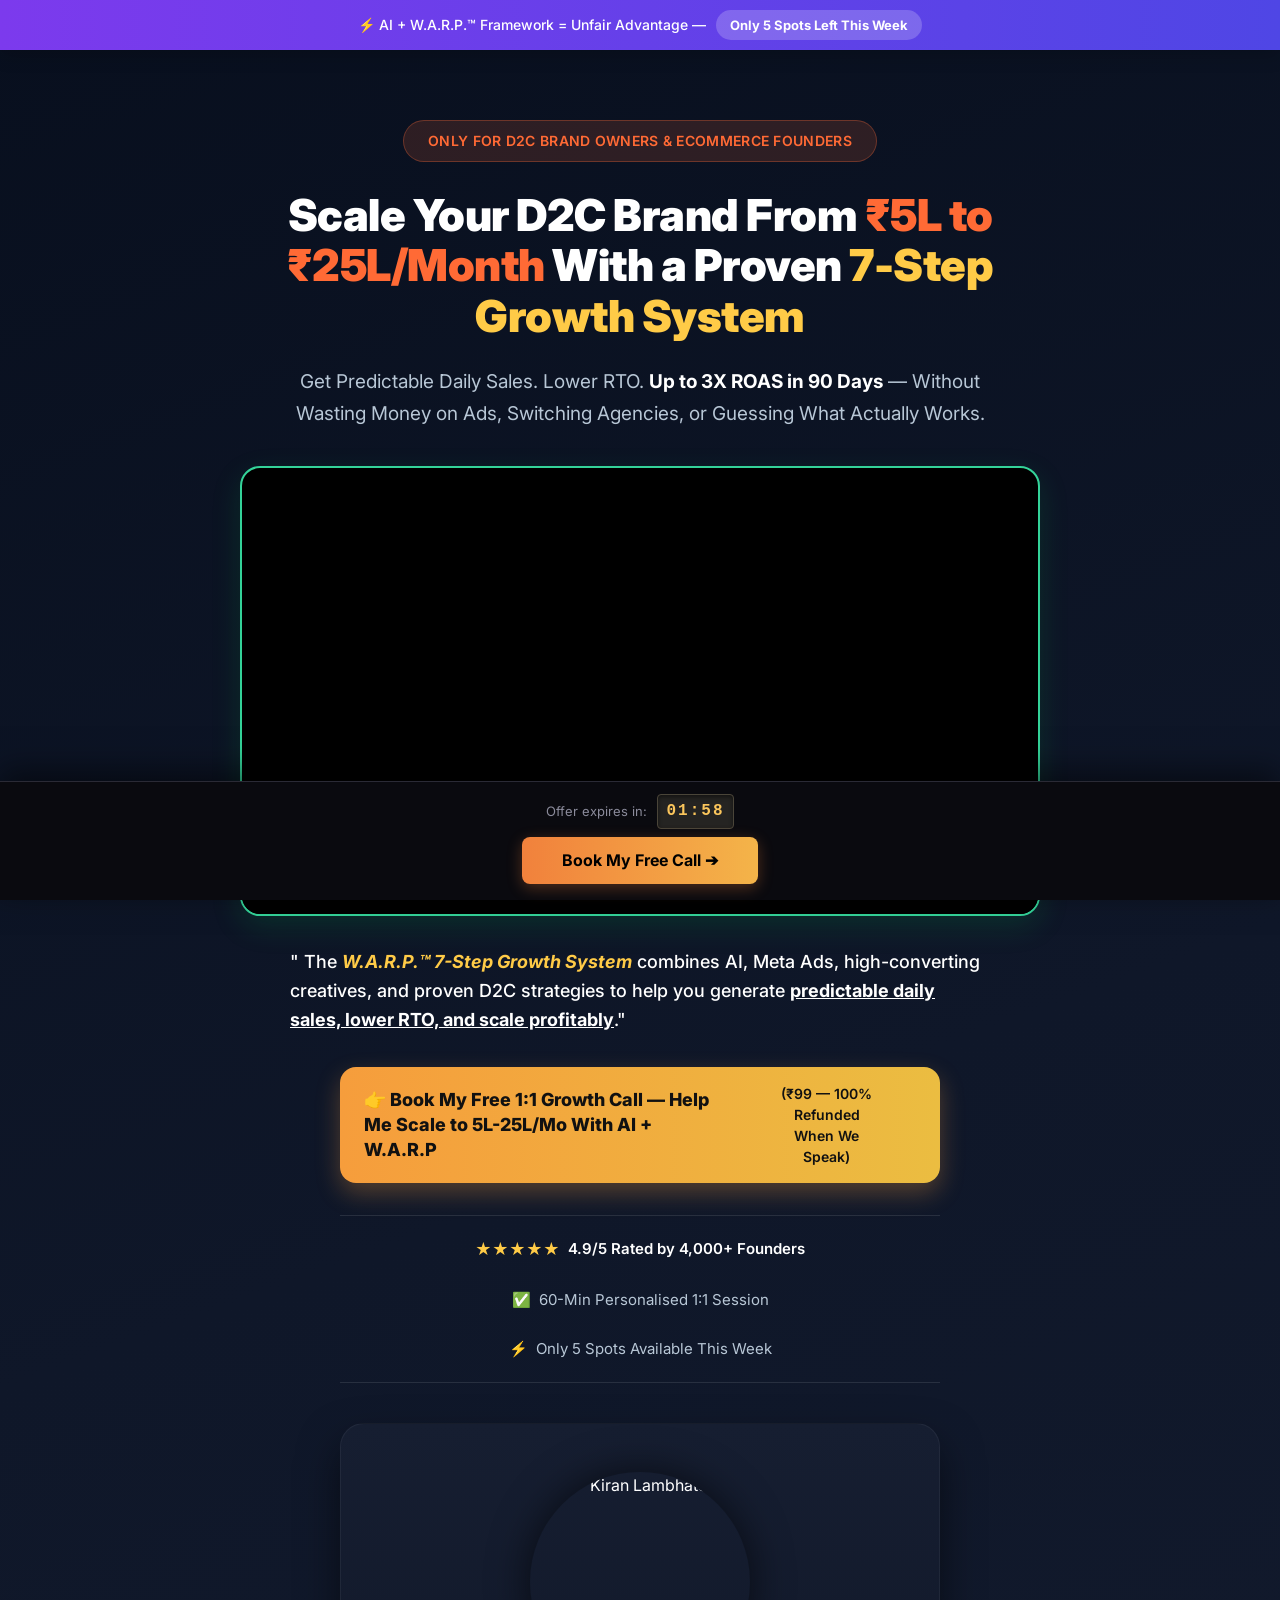
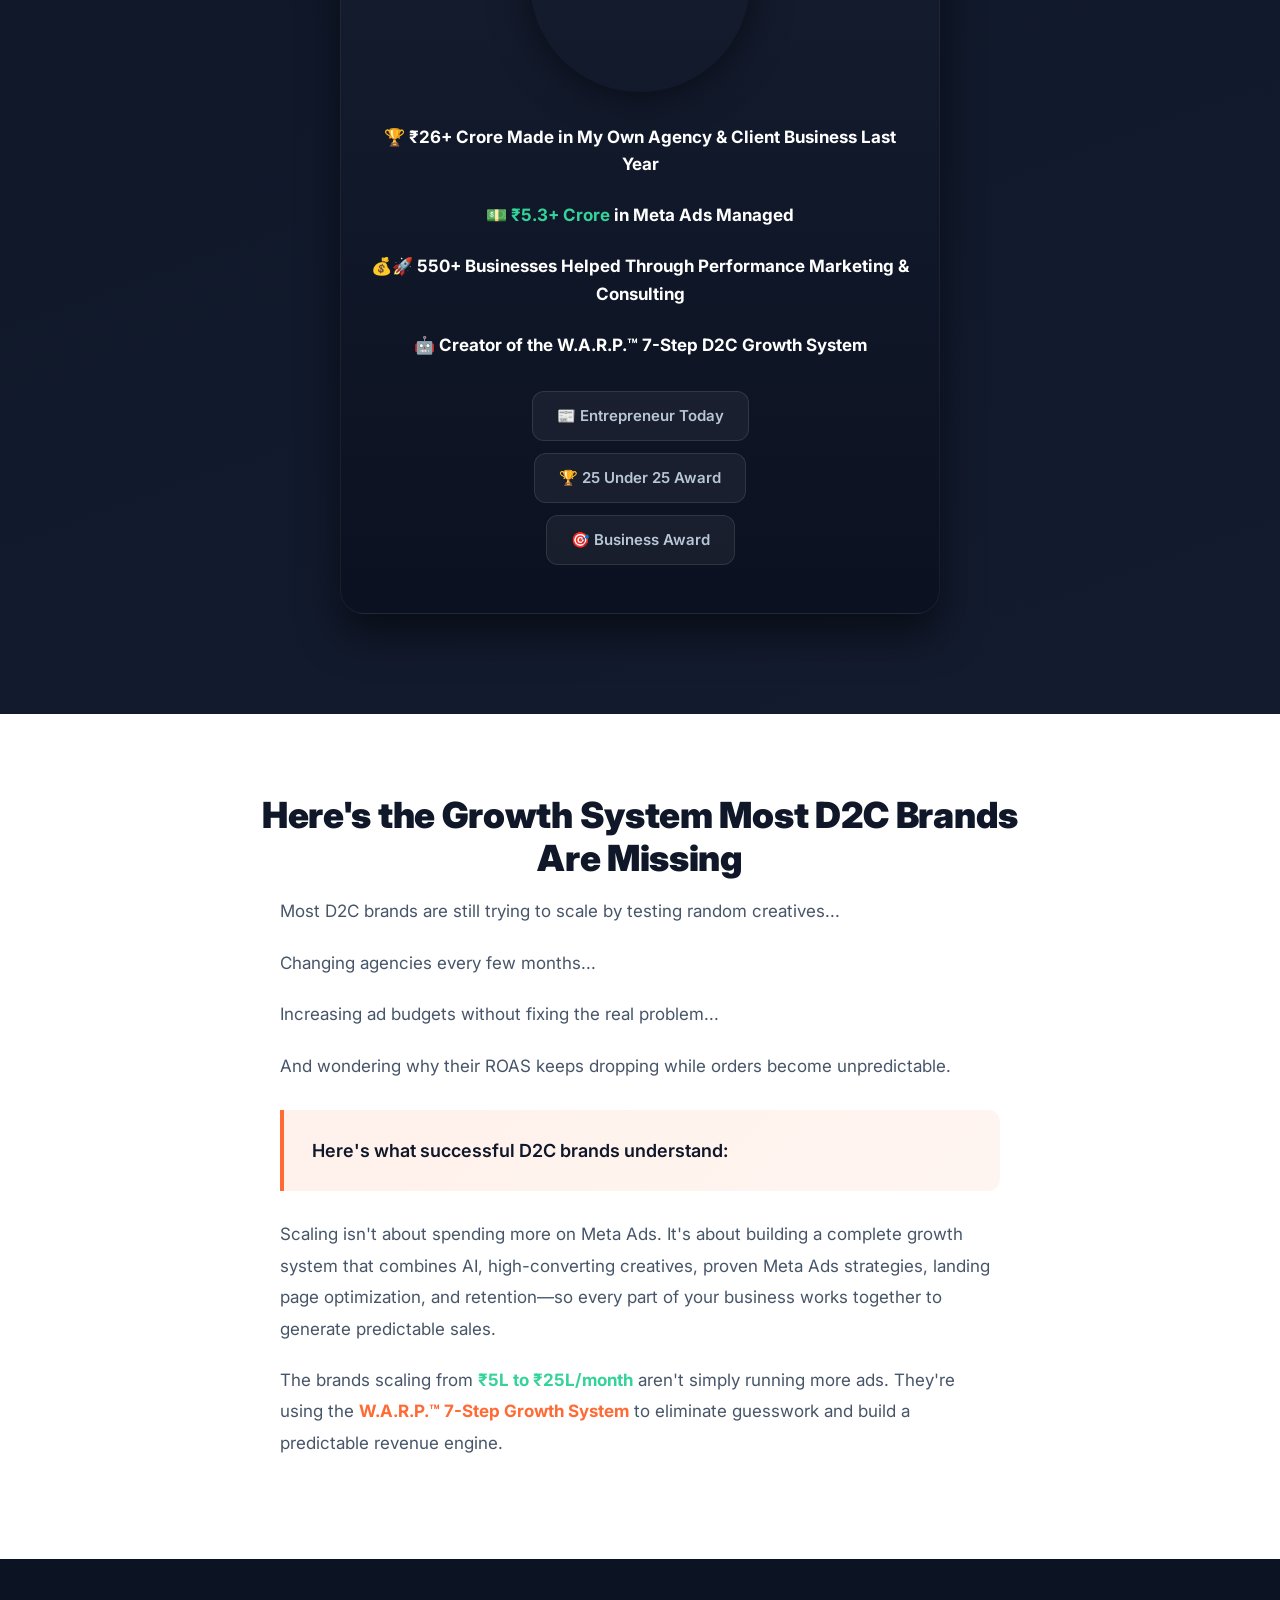
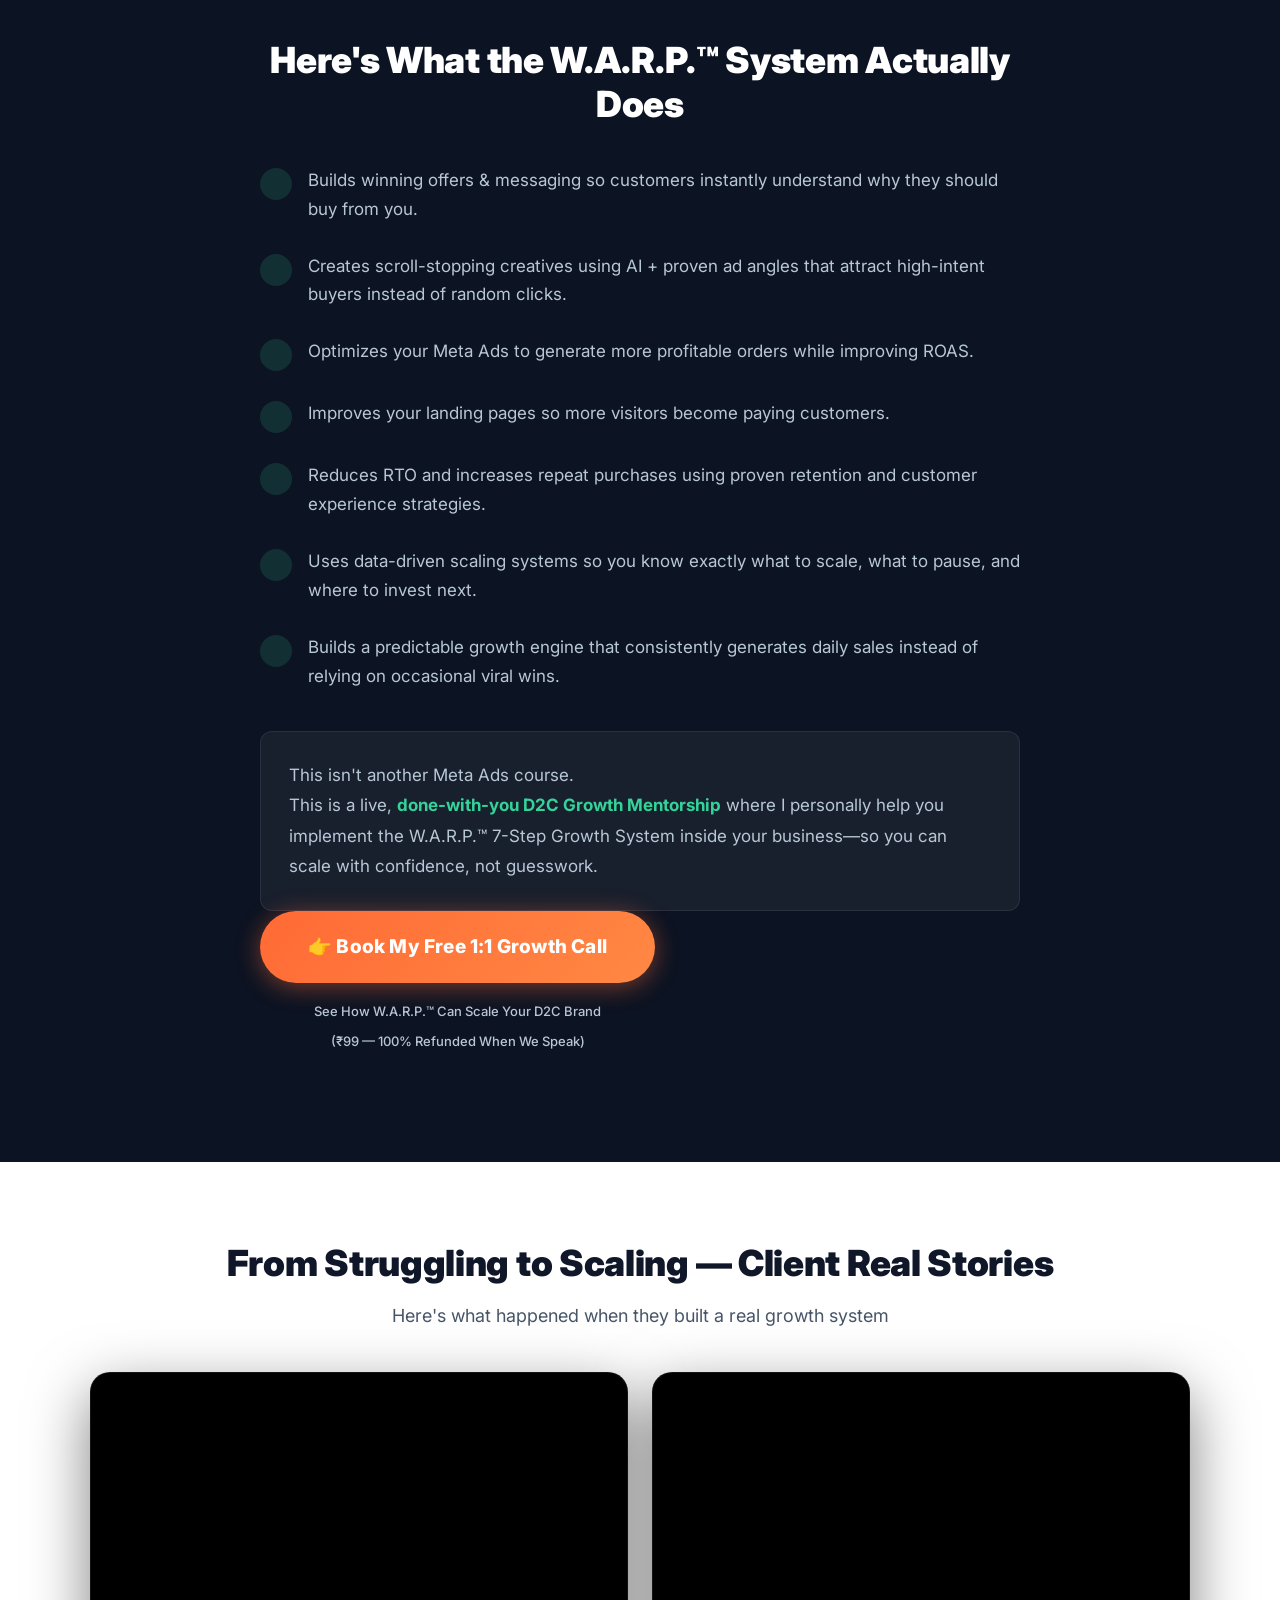
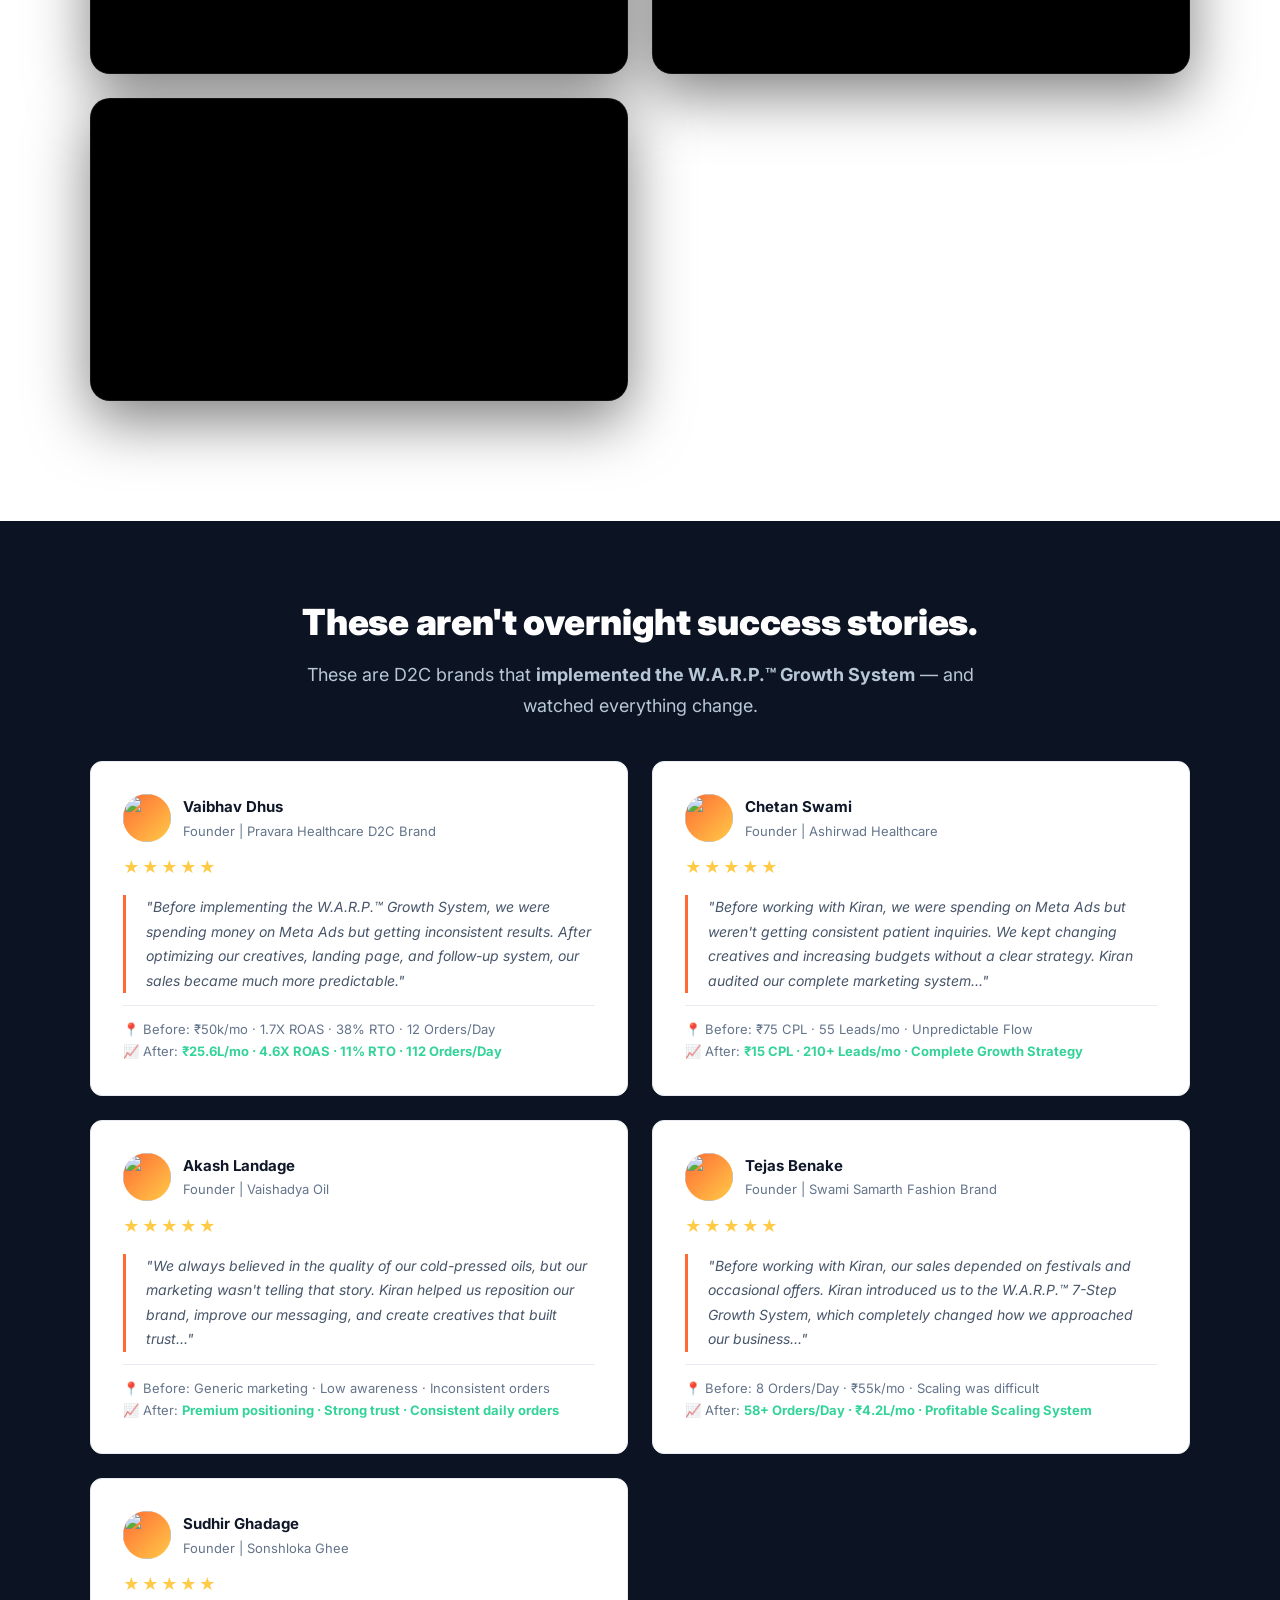
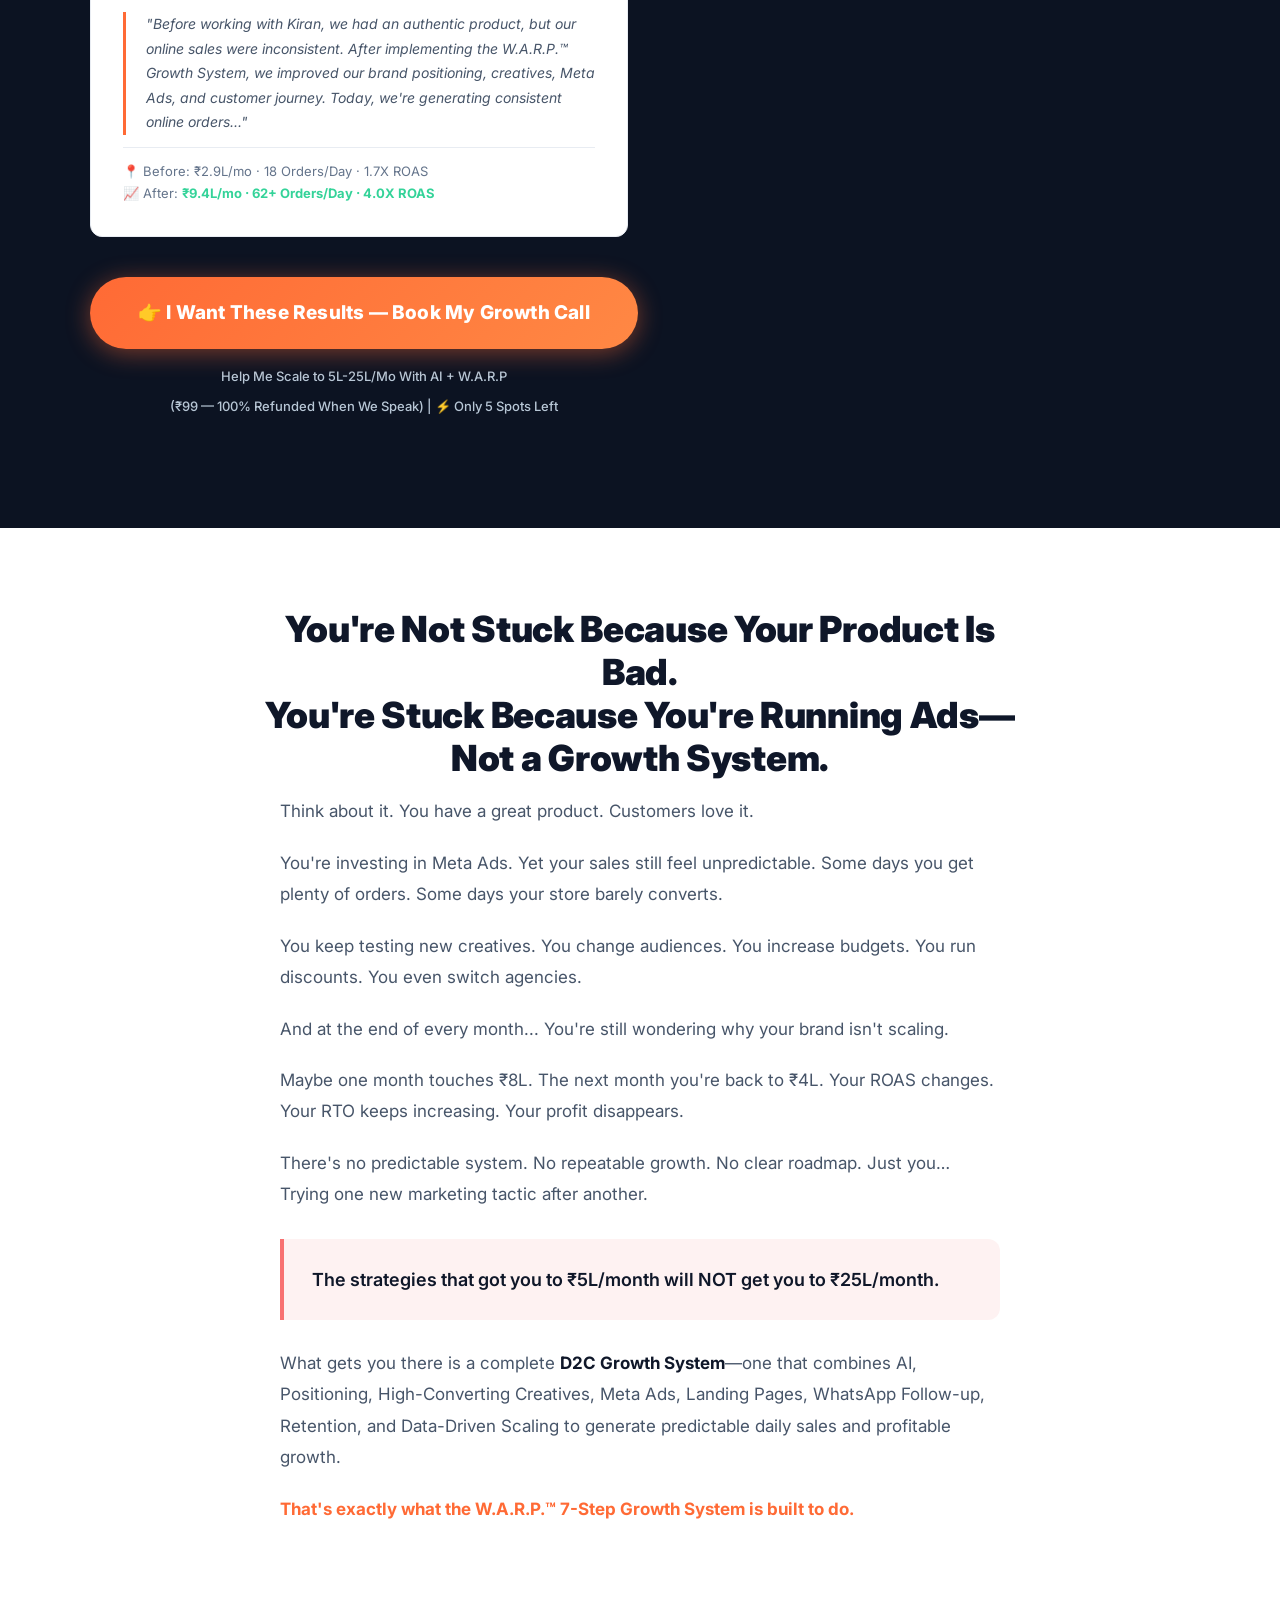
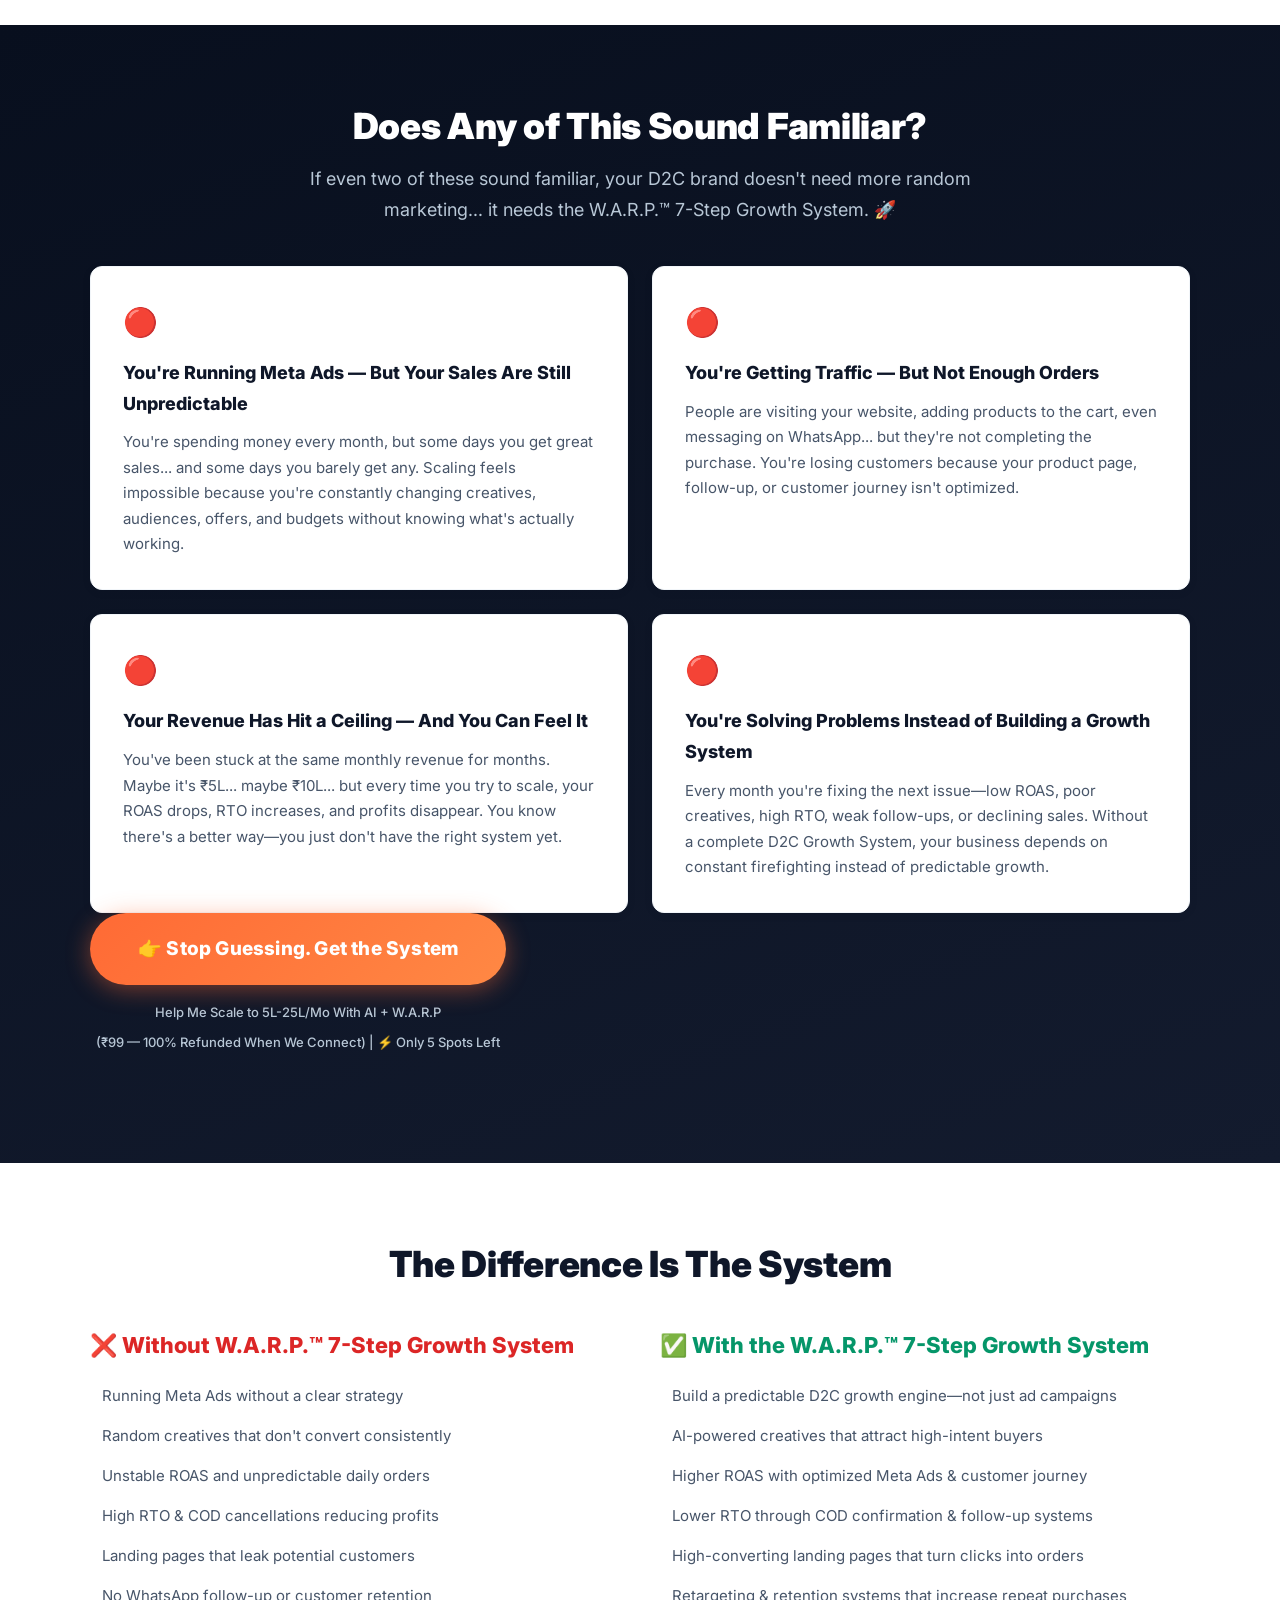
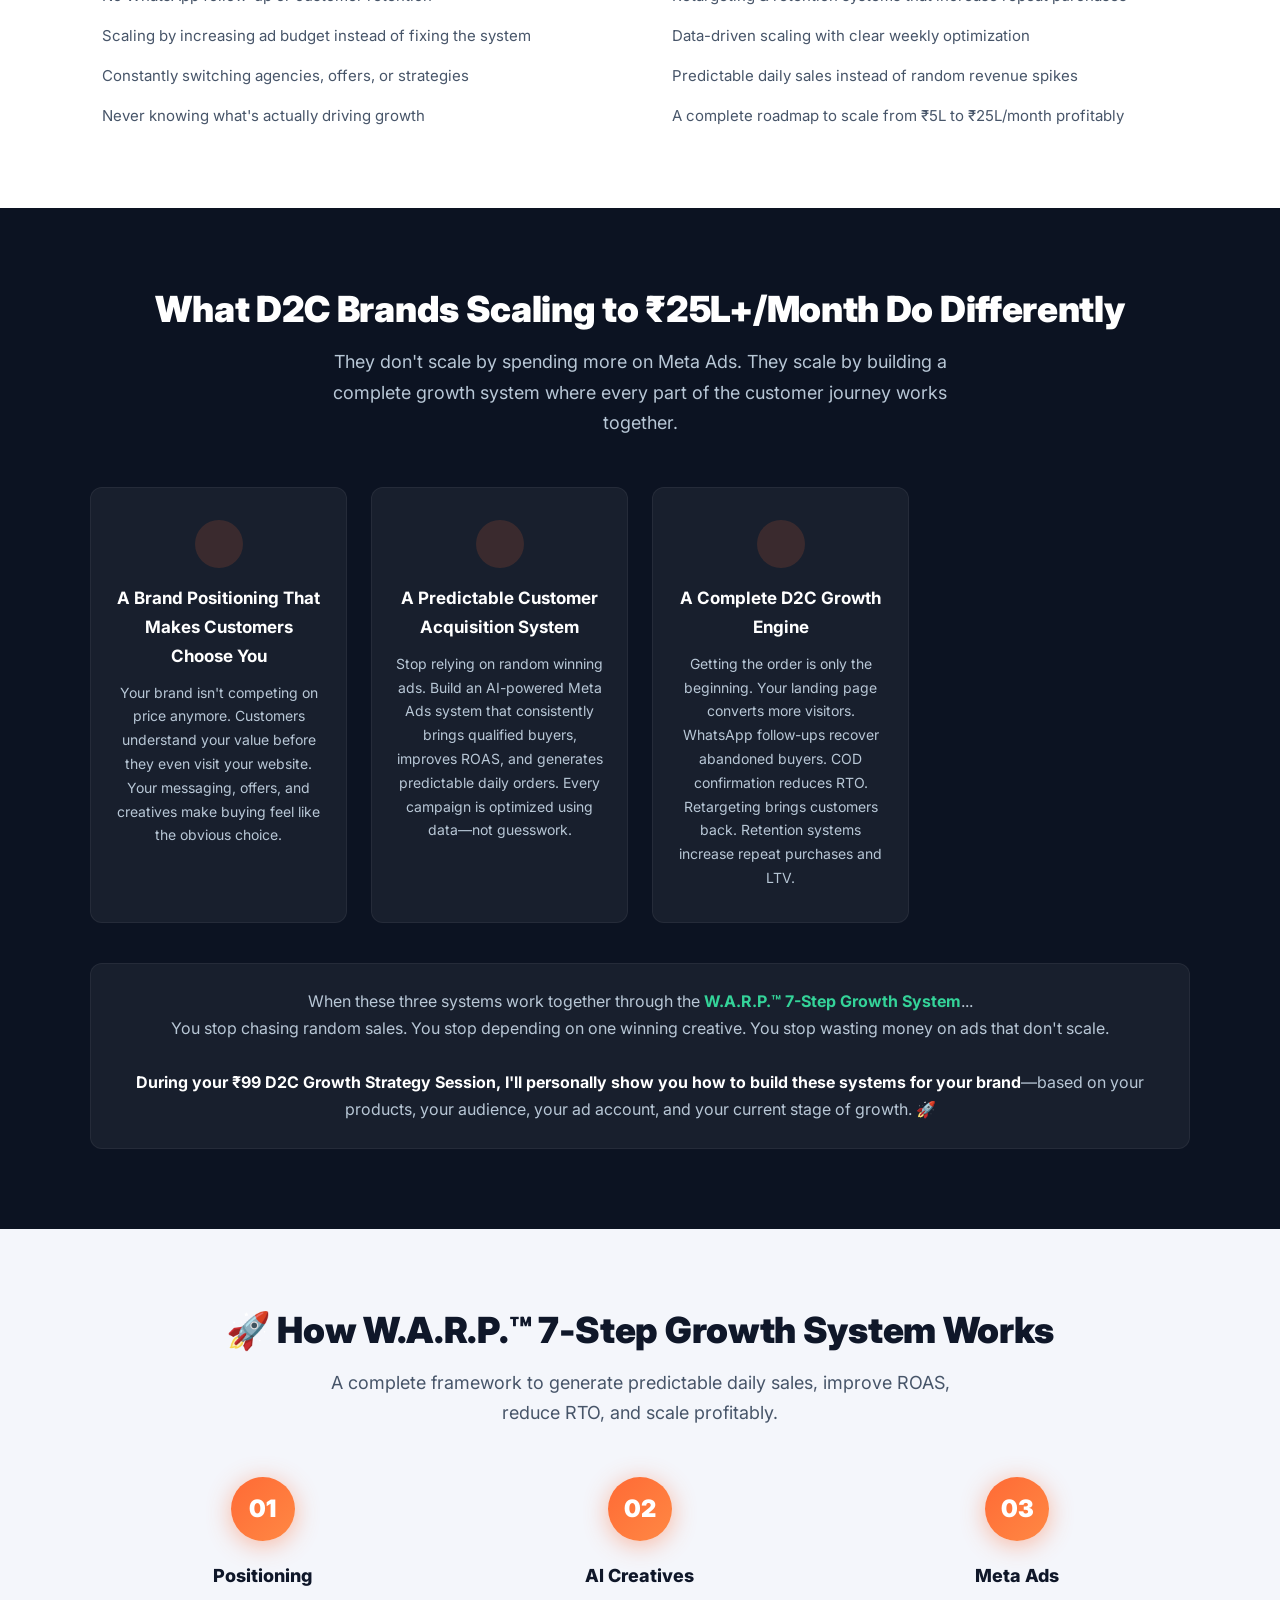
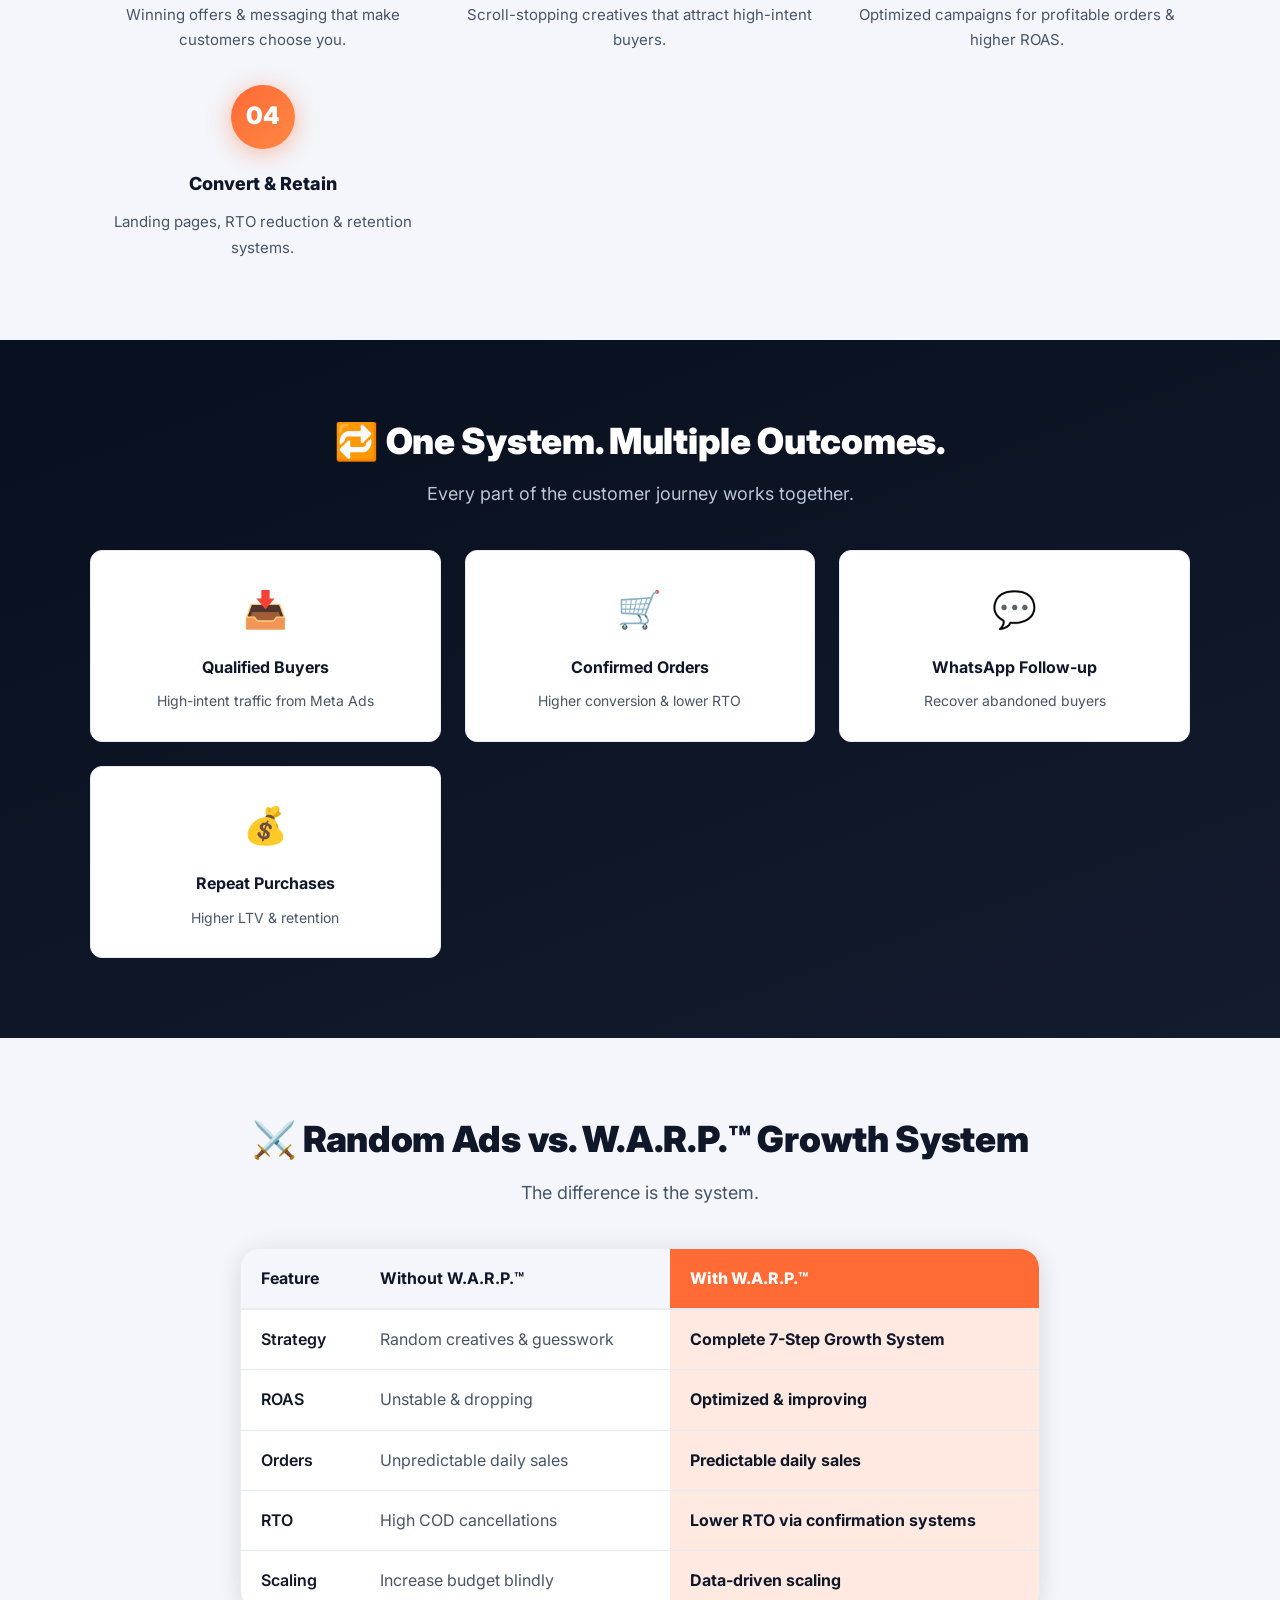
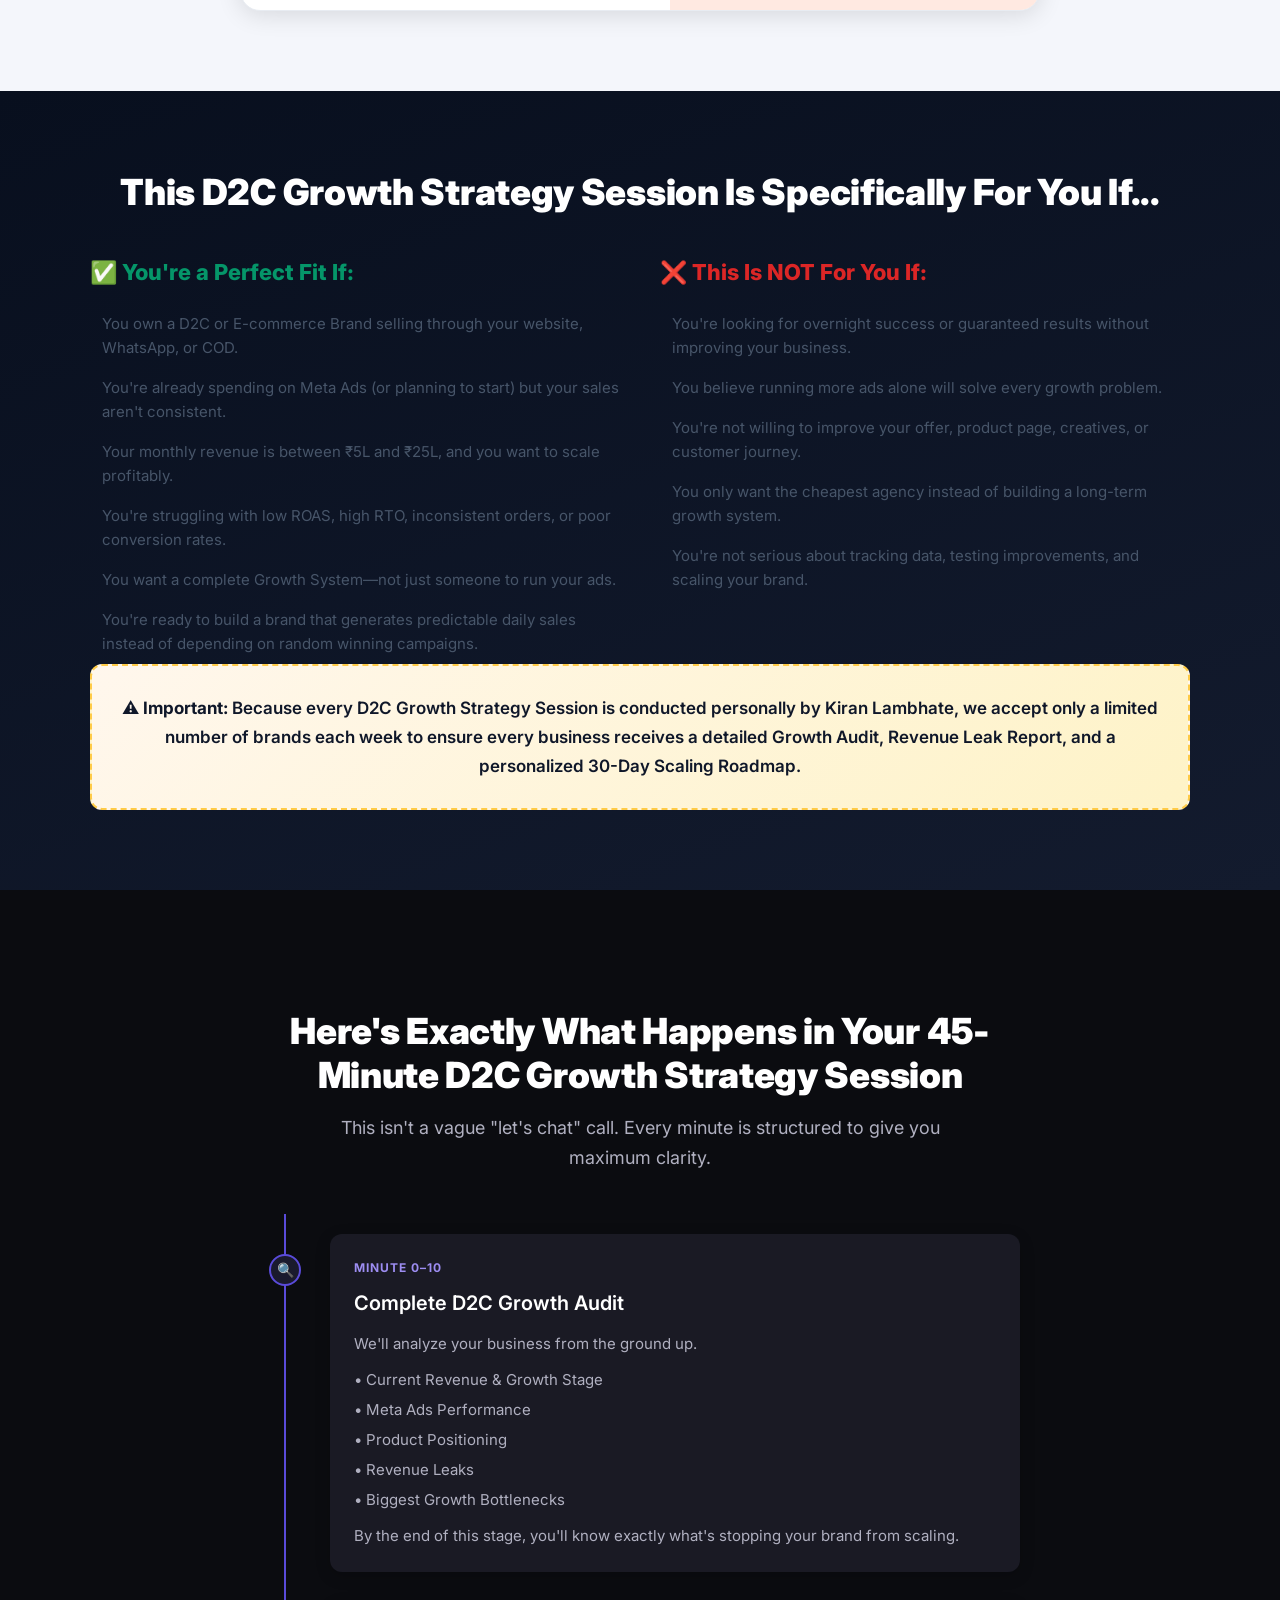
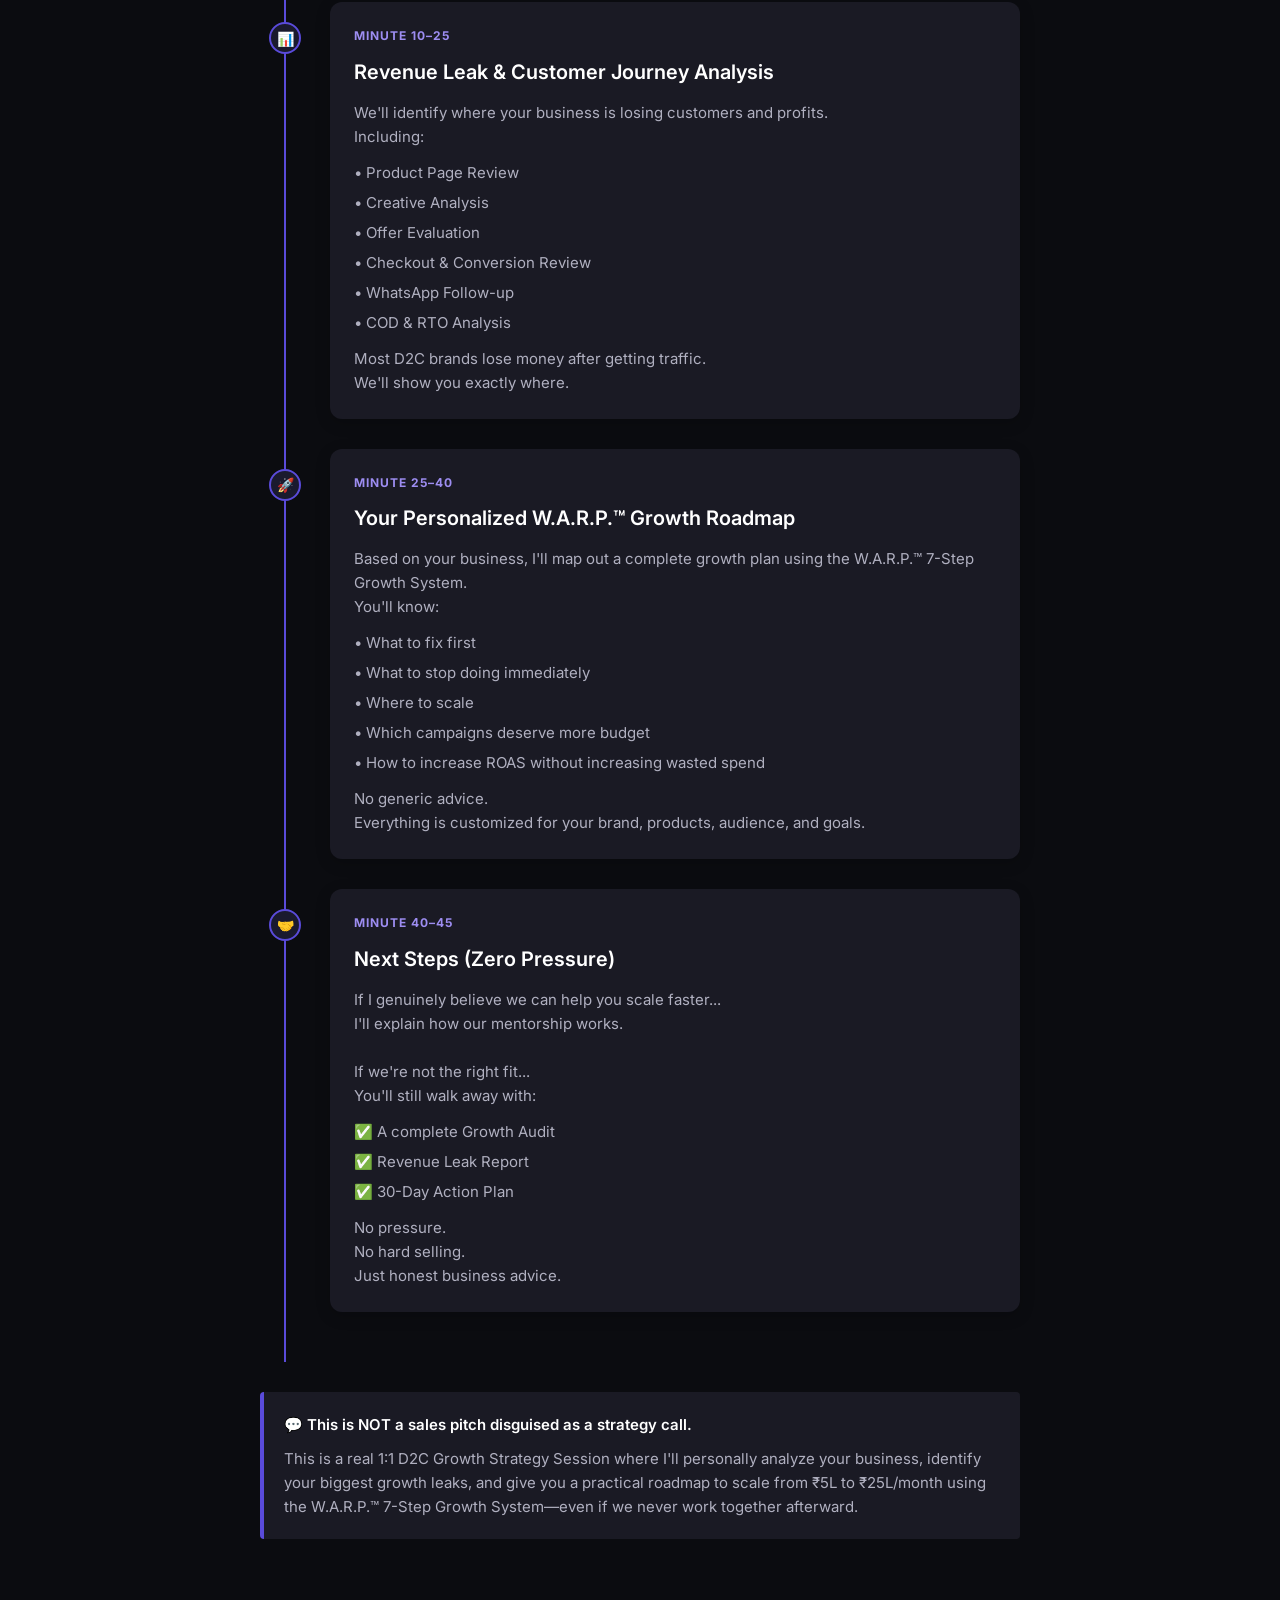
==== commit e7a79a9b: "New changes made final" ====
--- a/index.html
+++ b/index.html
@@ -18,18 +18,10 @@
 </head>
 <body>
 
-  <!-- Sticky Header -->
-  <div class="sticky-bar-p3n">
-    <div class="contain-w8k sticky-inner-r7k">
-        <div class="sticky-text-m2v">Spots filling fast — Offer expires in:</div>
-        <div class="sticky-timer-q5n">
-            <svg viewBox="0 0 24 24"><path d="M13 2.05v3.03c3.39.49 6 3.39 6 6.92 0 .9-.18 1.75-.5 2.54l2.25 2.25c.78-1.37 1.25-2.99 1.25-4.79 0-4.42-3.13-8.13-7.34-8.85L13 2.05zM11 20.93v-3.03c-3.39-.49-6-3.39-6-6.92 0-.9.18-1.75.5-2.54L3.25 6.19C2.47 7.56 2 9.18 2 10.98c0 4.42 3.13 8.13 7.34 8.85l1.66-3.03z"/></svg>
-            <span id="countdown">15:00</span>
-        </div>
-        <div class="sticky-cta-k8j">
-            <a href="#inline-booking" class="sticky-btn-a4r">Book Free Call →</a>
-        </div>
-    </div>
+  <!-- Sticky Top Banner (Shows on Scroll Up) -->
+  <div id="scrollBanner" style="position: fixed; top: 0; left: 0; width: 100%; background: linear-gradient(90deg, #7c3aed, #4f46e5); color: white; padding: 10px 20px; z-index: 9999; text-align: center; font-size: 14px; font-weight: 500; display: flex; align-items: center; justify-content: center; gap: 10px; transition: top 0.3s ease; box-shadow: 0 4px 20px rgba(0,0,0,0.2); flex-wrap: wrap;">
+    <span>⚡ AI + W.A.R.P.™ Framework = Unfair Advantage —</span>
+    <span style="background: rgba(255,255,255,0.2); padding: 4px 14px; border-radius: 20px; font-size: 13px; font-weight: 700;">Only 5 Spots Left This Week</span>
   </div>
 
   <!-- Hero Section -->
@@ -141,18 +133,6 @@
     </div>
   </section>
 
-  <!-- Video Section -->
-  <section class="sect-video-w3k">
-    <div class="contain-w8k">
-      <h2 class="section-hdl-k3p center-align-r7k text-white" style="color:#fff;">Watch This Short Video First 👇</h2>
-      <div class="video-wrap-p8t" style="margin-top: 40px; background: #000; overflow: hidden; border-radius: var(--radius-lg-v6m);">
-         <video controls poster="https://website.hellokiran.com/assets/about-CiCp4_1t.webp" style="width: 100%; height: 100%; object-fit: contain;">
-          <source src="https://website.hellokiran.com/assets/main-video-DfhYOAL7.mp4" type="video/mp4">
-        </video>
-      </div>
-    </div>
-  </section>
-
   <!-- What System Does -->
   <section class="sect-dark-padded-k5j">
     <div class="contain-narrow-d4m">
@@ -203,6 +183,129 @@
     </div>
   </section>
 
+  <!-- Client Real Stories -->
+  <section class="sect-light-w8n">
+    <div class="contain-w8k">
+      <h2 class="section-hdl-k3p center-align-r7k">From Struggling to Scaling — Client Real Stories</h2>
+      <p class="section-subhdl-m8t center-align-r7k light-subhdl-n2w">Here's what happened when they built a real growth system</p>
+      
+      <div class="testi-grid-d5n">
+        <div class="video-wrap-p8t" style="margin: 0;">
+          <video controls poster="https://website.hellokiran.com/assets/about-CiCp4_1t.webp" style="width: 100%; height: 100%; object-fit: cover;">
+            <source src="https://website.hellokiran.com/assets/Video-670-Dh8AgvNn.mp4" type="video/mp4">
+          </video>
+        </div>
+        <div class="video-wrap-p8t" style="margin: 0;">
+          <video controls poster="https://website.hellokiran.com/assets/about-CiCp4_1t.webp" style="width: 100%; height: 100%; object-fit: cover;">
+            <source src="https://website.hellokiran.com/assets/Video-692-Biw6Sci6.mp4" type="video/mp4">
+          </video>
+        </div>
+        <div class="video-wrap-p8t" style="margin: 0;">
+          <video controls poster="https://website.hellokiran.com/assets/about-CiCp4_1t.webp" style="width: 100%; height: 100%; object-fit: cover;">
+            <source src="https://website.hellokiran.com/assets/yoga%20coach%20success%20story%20final%2029052025%20(2)-BCiSKcAN.mp4" type="video/mp4">
+          </video>
+        </div>
+      </div>
+    </div>
+  </section>
+
+  <!-- Detailed Testimonials -->
+  <section class="sect-dark-padded-k5j">
+    <div class="contain-w8k">
+      <h2 class="section-hdl-k3p center-align-r7k">These aren't overnight success stories.</h2>
+      <p class="section-subhdl-m8t center-align-r7k dark-subhdl-v6j">These are D2C brands that <strong>implemented the W.A.R.P.™ Growth System</strong> — and watched everything change.</p>
+      
+      <div class="testi-grid-d5n" style="margin-top:40px;">
+        <div class="testi-card-j8w">
+          <div class="testi-author-f2x" style="margin-bottom: 12px; display: flex; align-items: center; gap: 12px;">
+            <img src="https://i.pravatar.cc/150?u=1" class="testi-avatar-d5n" style="width: 48px; height: 48px; object-fit: cover; border-radius: 50%;">
+            <div class="testi-info-k3p">
+              <span class="testi-name-m8t">Vaibhav Dhus</span>
+              <span class="testi-role-v6j">Founder | Pravara Healthcare D2C Brand</span>
+            </div>
+          </div>
+          <div class="testi-stars-n4m">★★★★★</div>
+          <div class="testi-quote-t7r" style="font-size:14px; margin-bottom:12px;">"Before implementing the W.A.R.P.™ Growth System, we were spending money on Meta Ads but getting inconsistent results. After optimizing our creatives, landing page, and follow-up system, our sales became much more predictable."</div>
+          <div style="font-size:13px; color:var(--txt-muted-j5n); border-top:1px solid #E8ECF2; padding-top:12px;">
+            📍 Before: ₹50k/mo · 1.7X ROAS · 38% RTO · 12 Orders/Day<br>
+            📈 After: <strong style="color:var(--clr-green-d3k)">₹25.6L/mo · 4.6X ROAS · 11% RTO · 112 Orders/Day</strong>
+          </div>
+        </div>
+        
+        <div class="testi-card-j8w">
+          <div class="testi-author-f2x" style="margin-bottom: 12px; display: flex; align-items: center; gap: 12px;">
+            <img src="https://i.pravatar.cc/150?u=2" class="testi-avatar-d5n" style="width: 48px; height: 48px; object-fit: cover; border-radius: 50%;">
+            <div class="testi-info-k3p">
+              <span class="testi-name-m8t">Chetan Swami</span>
+              <span class="testi-role-v6j">Founder | Ashirwad Healthcare</span>
+            </div>
+          </div>
+          <div class="testi-stars-n4m">★★★★★</div>
+          <div class="testi-quote-t7r" style="font-size:14px; margin-bottom:12px;">"Before working with Kiran, we were spending on Meta Ads but weren't getting consistent patient inquiries. We kept changing creatives and increasing budgets without a clear strategy. Kiran audited our complete marketing system..."</div>
+          <div style="font-size:13px; color:var(--txt-muted-j5n); border-top:1px solid #E8ECF2; padding-top:12px;">
+            📍 Before: ₹75 CPL · 55 Leads/mo · Unpredictable Flow<br>
+            📈 After: <strong style="color:var(--clr-green-d3k)">₹15 CPL · 210+ Leads/mo · Complete Growth Strategy</strong>
+          </div>
+        </div>
+        
+        <div class="testi-card-j8w">
+          <div class="testi-author-f2x" style="margin-bottom: 12px; display: flex; align-items: center; gap: 12px;">
+            <img src="https://i.pravatar.cc/150?u=3" class="testi-avatar-d5n" style="width: 48px; height: 48px; object-fit: cover; border-radius: 50%;">
+            <div class="testi-info-k3p">
+              <span class="testi-name-m8t">Akash Landage</span>
+              <span class="testi-role-v6j">Founder | Vaishadya Oil</span>
+            </div>
+          </div>
+          <div class="testi-stars-n4m">★★★★★</div>
+          <div class="testi-quote-t7r" style="font-size:14px; margin-bottom:12px;">"We always believed in the quality of our cold-pressed oils, but our marketing wasn't telling that story. Kiran helped us reposition our brand, improve our messaging, and create creatives that built trust..."</div>
+          <div style="font-size:13px; color:var(--txt-muted-j5n); border-top:1px solid #E8ECF2; padding-top:12px;">
+            📍 Before: Generic marketing · Low awareness · Inconsistent orders<br>
+            📈 After: <strong style="color:var(--clr-green-d3k)">Premium positioning · Strong trust · Consistent daily orders</strong>
+          </div>
+        </div>
+
+        <div class="testi-card-j8w">
+          <div class="testi-author-f2x" style="margin-bottom: 12px; display: flex; align-items: center; gap: 12px;">
+            <img src="https://i.pravatar.cc/150?u=4" class="testi-avatar-d5n" style="width: 48px; height: 48px; object-fit: cover; border-radius: 50%;">
+            <div class="testi-info-k3p">
+              <span class="testi-name-m8t">Tejas Benake</span>
+              <span class="testi-role-v6j">Founder | Swami Samarth Fashion Brand</span>
+            </div>
+          </div>
+          <div class="testi-stars-n4m">★★★★★</div>
+          <div class="testi-quote-t7r" style="font-size:14px; margin-bottom:12px;">"Before working with Kiran, our sales depended on festivals and occasional offers. Kiran introduced us to the W.A.R.P.™ 7-Step Growth System, which completely changed how we approached our business..."</div>
+          <div style="font-size:13px; color:var(--txt-muted-j5n); border-top:1px solid #E8ECF2; padding-top:12px;">
+            📍 Before: 8 Orders/Day · ₹55k/mo · Scaling was difficult<br>
+            📈 After: <strong style="color:var(--clr-green-d3k)">58+ Orders/Day · ₹4.2L/mo · Profitable Scaling System</strong>
+          </div>
+        </div>
+
+        <div class="testi-card-j8w">
+          <div class="testi-author-f2x" style="margin-bottom: 12px; display: flex; align-items: center; gap: 12px;">
+            <img src="https://i.pravatar.cc/150?u=5" class="testi-avatar-d5n" style="width: 48px; height: 48px; object-fit: cover; border-radius: 50%;">
+            <div class="testi-info-k3p">
+              <span class="testi-name-m8t">Sudhir Ghadage</span>
+              <span class="testi-role-v6j">Founder | Sonshloka Ghee</span>
+            </div>
+          </div>
+          <div class="testi-stars-n4m">★★★★★</div>
+          <div class="testi-quote-t7r" style="font-size:14px; margin-bottom:12px;">"Before working with Kiran, we had an authentic product, but our online sales were inconsistent. After implementing the W.A.R.P.™ Growth System, we improved our brand positioning, creatives, Meta Ads, and customer journey. Today, we're generating consistent online orders..."</div>
+          <div style="font-size:13px; color:var(--txt-muted-j5n); border-top:1px solid #E8ECF2; padding-top:12px;">
+            📍 Before: ₹2.9L/mo · 18 Orders/Day · 1.7X ROAS<br>
+            📈 After: <strong style="color:var(--clr-green-d3k)">₹9.4L/mo · 62+ Orders/Day · 4.0X ROAS</strong>
+          </div>
+        </div>
+      </div>
+      
+      <div class="cta-wrap-n4m text-center mt-5">
+        <div class="cta-main-btn-q6r">
+          <a href="#inline-booking" class="cta-link-style-p8w pulse-anim-s8d">👉 I Want These Results — Book My Growth Call</a>
+          <span class="cta-sub-txt-w8n">Help Me Scale to 5L-25L/Mo With AI + W.A.R.P</span>
+          <span class="cta-sub-txt-w8n">(₹99 — 100% Refunded When We Speak) | ⚡ Only 5 Spots Left</span>
+        </div>
+      </div>
+    </div>
+  </section>
 
 
   <!-- Pain Section 1 -->
@@ -403,17 +506,6 @@
     </div>
   </section>
 
-
-      
-      <div class="cta-wrap-n4m text-center mt-5">
-        <div class="cta-main-btn-q6r">
-          <a href="#inline-booking" class="cta-link-style-p8w pulse-anim-s8d">👉 I Want These Results — Book My Growth Call</a>
-          <span class="cta-sub-txt-w8n">Help Me Scale to 5L-25L/Mo With AI + W.A.R.P</span>
-          <span class="cta-sub-txt-w8n">(₹99 — 100% Refunded When We Speak) | ⚡ Only 5 Spots Left</span>
-        </div>
-      </div>
-    </div>
-  </section>
 
   <!-- Comparison Section -->
   <section class="sect-offwhite-m9b">
@@ -499,39 +591,92 @@
   </section>
 
   <!-- Call Agenda -->
-  <section class="sect-light-w8n">
-    <div class="contain-w8k">
-      <h2 class="section-hdl-k3p center-align-r7k">Here's Exactly What Happens in Your 45-Minute D2C Growth Strategy Session</h2>
-      <p class="section-subhdl-m8t center-align-r7k light-subhdl-n2w">This isn't a vague "let's chat" call. Every minute is structured to give you maximum clarity.</p>
-      
-      <div class="steps-grid-k4m">
-        <div class="step-card-m8t" style="background:#fff; border:1px solid #E8ECF2;">
-          <div class="step-num-v6j" style="background:var(--clr-primary-dim-y3r); color:var(--clr-primary-v4m);">1</div>
-          <div class="step-time-w3k">Minute 0–10</div>
-          <h3 class="step-title-r5m" style="color:var(--txt-dark-e8r);">🔍 Complete D2C Growth Audit</h3>
-          <p class="step-desc-q7n" style="color:var(--txt-body-g2k);">We'll analyze your Current Revenue &amp; Growth Stage, Meta Ads Performance, Product Positioning, Revenue Leaks, and Biggest Growth Bottlenecks.</p>
-        </div>
-        <div class="step-card-m8t" style="background:#fff; border:1px solid #E8ECF2;">
-          <div class="step-num-v6j" style="background:var(--clr-primary-dim-y3r); color:var(--clr-primary-v4m);">2</div>
-          <div class="step-time-w3k">Minute 10–25</div>
-          <h3 class="step-title-r5m" style="color:var(--txt-dark-e8r);">📊 Revenue Leak &amp; Customer Journey Analysis</h3>
-          <p class="step-desc-q7n" style="color:var(--txt-body-g2k);">Product Page Review, Creative Analysis, Offer Evaluation, Checkout &amp; Conversion Review, WhatsApp Follow-up, COD &amp; RTO Analysis.</p>
-        </div>
-        <div class="step-card-m8t" style="background:#fff; border:1px solid #E8ECF2;">
-          <div class="step-num-v6j" style="background:var(--clr-primary-dim-y3r); color:var(--clr-primary-v4m);">3</div>
-          <div class="step-time-w3k">Minute 25–40</div>
-          <h3 class="step-title-r5m" style="color:var(--txt-dark-e8r);">🚀 Your Personalized W.A.R.P.™ Growth Roadmap</h3>
-          <p class="step-desc-q7n" style="color:var(--txt-body-g2k);">What to fix first, what to stop doing, where to scale, which campaigns deserve more budget, and how to increase ROAS without wasted spend.</p>
-        </div>
-        <div class="step-card-m8t" style="background:#fff; border:1px solid #E8ECF2;">
-          <div class="step-num-v6j" style="background:var(--clr-primary-dim-y3r); color:var(--clr-primary-v4m);">4</div>
-          <div class="step-time-w3k">Minute 40–45</div>
-          <h3 class="step-title-r5m" style="color:var(--txt-dark-e8r);">🤝 Next Steps (Zero Pressure)</h3>
-          <p class="step-desc-q7n" style="color:var(--txt-body-g2k);">If we're a fit, I'll explain mentorship. If not, you still walk away with a Growth Audit, Revenue Leak Report &amp; 30-Day Action Plan. No hard selling.</p>
-        </div>
-      </div>
-      
-      <p class="text-center mt-4 text-muted">💬 This is NOT a sales pitch disguised as a strategy call. This is a real 1:1 D2C Growth Strategy Session.</p>
+  <section class="sect-dark-padded-k5j" style="background-color: #0b0c10;">
+    <div class="contain-w8k" style="max-width: 800px; margin: 0 auto; padding: 40px 20px;">
+      <h2 class="section-hdl-k3p center-align-r7k" style="color: #ffffff;">Here's Exactly What Happens in Your 45-Minute D2C Growth Strategy Session</h2>
+      <p class="section-subhdl-m8t center-align-r7k" style="color: #b0b0c0; margin-bottom: 40px;">This isn't a vague "let's chat" call. Every minute is structured to give you maximum clarity.</p>
+      
+      <div class="timeline-container" style="position: relative; padding: 20px 0;">
+        <!-- Vertical Line -->
+        <div class="timeline-line" style="position: absolute; left: 24px; top: 0; bottom: 0; width: 2px; background: #5a4bda;"></div>
+        
+        <!-- Step 1 -->
+        <div class="timeline-step" style="position: relative; padding-left: 70px; margin-bottom: 30px;">
+          <div class="timeline-node" style="position: absolute; left: 9px; top: 20px; width: 32px; height: 32px; border-radius: 50%; border: 2px solid #5a4bda; background: #1a1a2e; display: flex; align-items: center; justify-content: center; z-index: 2; font-size: 14px;">🔍</div>
+          <div class="timeline-card" style="background: #1a1a24; border-radius: 12px; padding: 24px; text-align: left; box-shadow: 0 4px 15px rgba(0,0,0,0.2);">
+            <div style="color: #9d8df1; font-size: 12px; font-weight: 700; letter-spacing: 1px; margin-bottom: 8px;">MINUTE 0–10</div>
+            <h3 style="color: #ffffff; font-size: 20px; font-weight: 600; margin-bottom: 12px;">Complete D2C Growth Audit</h3>
+            <p style="color: #b0b0c0; font-size: 15px; margin-bottom: 12px; line-height: 1.6;">We'll analyze your business from the ground up.</p>
+            <ul style="color: #b0b0c0; font-size: 15px; line-height: 1.6; list-style-type: none; padding-left: 0; margin: 0 0 12px 0;">
+              <li style="margin-bottom: 6px;">• Current Revenue &amp; Growth Stage</li>
+              <li style="margin-bottom: 6px;">• Meta Ads Performance</li>
+              <li style="margin-bottom: 6px;">• Product Positioning</li>
+              <li style="margin-bottom: 6px;">• Revenue Leaks</li>
+              <li>• Biggest Growth Bottlenecks</li>
+            </ul>
+            <p style="color: #b0b0c0; font-size: 15px; margin-bottom: 0; line-height: 1.6;">By the end of this stage, you'll know exactly what's stopping your brand from scaling.</p>
+          </div>
+        </div>
+        
+        <!-- Step 2 -->
+        <div class="timeline-step" style="position: relative; padding-left: 70px; margin-bottom: 30px;">
+          <div class="timeline-node" style="position: absolute; left: 9px; top: 20px; width: 32px; height: 32px; border-radius: 50%; border: 2px solid #5a4bda; background: #1a1a2e; display: flex; align-items: center; justify-content: center; z-index: 2; font-size: 14px;">📊</div>
+          <div class="timeline-card" style="background: #1a1a24; border-radius: 12px; padding: 24px; text-align: left; box-shadow: 0 4px 15px rgba(0,0,0,0.2);">
+            <div style="color: #9d8df1; font-size: 12px; font-weight: 700; letter-spacing: 1px; margin-bottom: 8px;">MINUTE 10–25</div>
+            <h3 style="color: #ffffff; font-size: 20px; font-weight: 600; margin-bottom: 12px;">Revenue Leak &amp; Customer Journey Analysis</h3>
+            <p style="color: #b0b0c0; font-size: 15px; margin-bottom: 12px; line-height: 1.6;">We'll identify where your business is losing customers and profits.<br>Including:</p>
+            <ul style="color: #b0b0c0; font-size: 15px; line-height: 1.6; list-style-type: none; padding-left: 0; margin: 0 0 12px 0;">
+              <li style="margin-bottom: 6px;">• Product Page Review</li>
+              <li style="margin-bottom: 6px;">• Creative Analysis</li>
+              <li style="margin-bottom: 6px;">• Offer Evaluation</li>
+              <li style="margin-bottom: 6px;">• Checkout &amp; Conversion Review</li>
+              <li style="margin-bottom: 6px;">• WhatsApp Follow-up</li>
+              <li>• COD &amp; RTO Analysis</li>
+            </ul>
+            <p style="color: #b0b0c0; font-size: 15px; margin-bottom: 0; line-height: 1.6;">Most D2C brands lose money after getting traffic.<br>We'll show you exactly where.</p>
+          </div>
+        </div>
+        
+        <!-- Step 3 -->
+        <div class="timeline-step" style="position: relative; padding-left: 70px; margin-bottom: 30px;">
+          <div class="timeline-node" style="position: absolute; left: 9px; top: 20px; width: 32px; height: 32px; border-radius: 50%; border: 2px solid #5a4bda; background: #1a1a2e; display: flex; align-items: center; justify-content: center; z-index: 2; font-size: 14px;">🚀</div>
+          <div class="timeline-card" style="background: #1a1a24; border-radius: 12px; padding: 24px; text-align: left; box-shadow: 0 4px 15px rgba(0,0,0,0.2);">
+            <div style="color: #9d8df1; font-size: 12px; font-weight: 700; letter-spacing: 1px; margin-bottom: 8px;">MINUTE 25–40</div>
+            <h3 style="color: #ffffff; font-size: 20px; font-weight: 600; margin-bottom: 12px;">Your Personalized W.A.R.P.™ Growth Roadmap</h3>
+            <p style="color: #b0b0c0; font-size: 15px; margin-bottom: 12px; line-height: 1.6;">Based on your business, I'll map out a complete growth plan using the W.A.R.P.™ 7-Step Growth System.<br>You'll know:</p>
+            <ul style="color: #b0b0c0; font-size: 15px; line-height: 1.6; list-style-type: none; padding-left: 0; margin: 0 0 12px 0;">
+              <li style="margin-bottom: 6px;">• What to fix first</li>
+              <li style="margin-bottom: 6px;">• What to stop doing immediately</li>
+              <li style="margin-bottom: 6px;">• Where to scale</li>
+              <li style="margin-bottom: 6px;">• Which campaigns deserve more budget</li>
+              <li>• How to increase ROAS without increasing wasted spend</li>
+            </ul>
+            <p style="color: #b0b0c0; font-size: 15px; margin-bottom: 0; line-height: 1.6;">No generic advice.<br>Everything is customized for your brand, products, audience, and goals.</p>
+          </div>
+        </div>
+        
+        <!-- Step 4 -->
+        <div class="timeline-step" style="position: relative; padding-left: 70px; margin-bottom: 30px;">
+          <div class="timeline-node" style="position: absolute; left: 9px; top: 20px; width: 32px; height: 32px; border-radius: 50%; border: 2px solid #5a4bda; background: #1a1a2e; display: flex; align-items: center; justify-content: center; z-index: 2; font-size: 14px;">🤝</div>
+          <div class="timeline-card" style="background: #1a1a24; border-radius: 12px; padding: 24px; text-align: left; box-shadow: 0 4px 15px rgba(0,0,0,0.2);">
+            <div style="color: #9d8df1; font-size: 12px; font-weight: 700; letter-spacing: 1px; margin-bottom: 8px;">MINUTE 40–45</div>
+            <h3 style="color: #ffffff; font-size: 20px; font-weight: 600; margin-bottom: 12px;">Next Steps (Zero Pressure)</h3>
+            <p style="color: #b0b0c0; font-size: 15px; margin-bottom: 12px; line-height: 1.6;">If I genuinely believe we can help you scale faster...<br>I'll explain how our mentorship works.<br><br>If we're not the right fit...<br>You'll still walk away with:</p>
+            <ul style="color: #b0b0c0; font-size: 15px; line-height: 1.6; list-style-type: none; padding-left: 0; margin: 0 0 12px 0;">
+              <li style="margin-bottom: 6px;">✅ A complete Growth Audit</li>
+              <li style="margin-bottom: 6px;">✅ Revenue Leak Report</li>
+              <li>✅ 30-Day Action Plan</li>
+            </ul>
+            <p style="color: #b0b0c0; font-size: 15px; margin-bottom: 0; line-height: 1.6;">No pressure.<br>No hard selling.<br>Just honest business advice.</p>
+          </div>
+        </div>
+      </div>
+      
+      <div style="background: #1a1a24; border-left: 4px solid #5a4bda; padding: 20px; margin-top: 30px; border-radius: 4px;">
+        <p style="color: #ffffff; font-size: 15px; font-weight: 600; margin-bottom: 10px;">💬 This is NOT a sales pitch disguised as a strategy call.</p>
+        <p style="color: #b0b0c0; font-size: 15px; line-height: 1.6; margin-bottom: 0;">This is a real 1:1 D2C Growth Strategy Session where I'll personally analyze your business, identify your biggest growth leaks, and give you a practical roadmap to scale from ₹5L to ₹25L/month using the W.A.R.P.™ 7-Step Growth System—even if we never work together afterward.</p>
+      </div>
+      
     </div>
   </section>
 
@@ -574,25 +719,27 @@
   </section>
 
   <!-- How It Works -->
-  <section class="sect-light-w8n">
-    <div class="contain-w8k">
-      <h2 class="section-hdl-k3p center-align-r7k">How It Works — 3 Simple Steps</h2>
-      
-      <div class="how-steps-q7n">
-        <div class="how-step-h2x">
+  <section class="sect-offwhite-m9b" style="background-color: #f8fafc; padding: 80px 0;">
+    <div class="contain-w8k">
+      <h2 class="section-hdl-k3p center-align-r7k" style="margin-bottom: 50px;">How It Works — 3 Simple Steps</h2>
+      
+      <div class="how-steps-q7n" style="max-width: 700px; margin: 0 auto;">
+        <div class="how-step-h2x" style="background: #ffffff; border-radius: 20px; box-shadow: 0 10px 40px rgba(0,0,0,0.06); padding: 40px; margin-bottom: 30px; border: 1px solid rgba(0,0,0,0.02); text-align: center; position: relative;">
           <div class="how-step-num-p8t">1</div>
-          <h3 class="how-step-title-k4m">Book Your Spot</h3>
-          <p class="how-step-desc-j6r">Fill out the short form below and pay ₹99 to secure your slot. It's 100% refunded when we connect — ensuring only serious brand owners book.</p>
-        </div>
-        <div class="how-step-h2x">
+          <h3 class="how-step-title-k4m" style="margin-top: 10px;">Book Your Spot</h3>
+          <p class="how-step-desc-j6r" style="color: #64748b; font-size: 16px; line-height: 1.6; margin-bottom: 0;">Fill out the short form below and pay ₹99 to secure your slot. It's 100% refunded when we connect — ensuring only serious brand owners book.</p>
+        </div>
+        
+        <div class="how-step-h2x" style="background: #ffffff; border-radius: 20px; box-shadow: 0 10px 40px rgba(0,0,0,0.06); padding: 40px; margin-bottom: 30px; border: 1px solid rgba(0,0,0,0.02); text-align: center; position: relative;">
           <div class="how-step-num-p8t">2</div>
-          <h3 class="how-step-title-k4m">Choose Your Time</h3>
-          <p class="how-step-desc-j6r">After booking, you'll receive a link to pick a time. You'll also get a quick pre-call questionnaire so I can prepare a customised plan for your brand.</p>
-        </div>
-        <div class="how-step-h2x">
+          <h3 class="how-step-title-k4m" style="margin-top: 10px;">Choose Your Time</h3>
+          <p class="how-step-desc-j6r" style="color: #64748b; font-size: 16px; line-height: 1.6; margin-bottom: 0;">After booking, you'll receive a link to pick a time. You'll also get a quick pre-call questionnaire so I can prepare a customised plan for your brand.</p>
+        </div>
+        
+        <div class="how-step-h2x" style="background: #ffffff; border-radius: 20px; box-shadow: 0 10px 40px rgba(0,0,0,0.06); padding: 40px; border: 1px solid rgba(0,0,0,0.02); text-align: center; position: relative;">
           <div class="how-step-num-p8t">3</div>
-          <h3 class="how-step-title-k4m">Show Up &amp; Transform</h3>
-          <p class="how-step-desc-j6r">Show up to your call and receive your Growth Audit, Revenue Leak Report, personalized W.A.R.P.™ Roadmap, and 30-Day Action Plan.</p>
+          <h3 class="how-step-title-k4m" style="margin-top: 10px;">Show Up &amp; Transform</h3>
+          <p class="how-step-desc-j6r" style="color: #64748b; font-size: 16px; line-height: 1.6; margin-bottom: 0;">Show up to your call and receive your Growth Audit, Revenue Leak Report, personalized W.A.R.P.™ Roadmap, and 30-Day Action Plan.</p>
         </div>
       </div>
     </div>
@@ -625,6 +772,53 @@
       </div>
     </div>
   </footer>
-
+  <!-- Sticky Bottom CTA -->
+  <div style="position: fixed; bottom: 0; left: 0; width: 100%; background: #0a0a0f; border-top: 1px solid #2a2a35; padding: 12px 0 16px 0; z-index: 9999; box-shadow: 0 -10px 30px rgba(0,0,0,0.5); display: flex; justify-content: center; align-items: center;">
+    <div style="display: flex; flex-direction: column; align-items: center; gap: 8px;">
+      <div style="display: flex; align-items: center; justify-content: center; gap: 10px;">
+        <span style="color: #8b8b9b; font-size: 13px;">Offer expires in:</span>
+        <div style="background: #252422; border: 1px solid #4a4539; border-radius: 4px; padding: 3px 8px; color: #fbc65c; font-family: monospace; font-size: 16px; font-weight: bold; letter-spacing: 2px; box-shadow: inset 0 2px 4px rgba(0,0,0,0.5);">
+          <span id="bottomCountdownTimer">02:00</span>
+        </div>
+      </div>
+      <a href="#open-popup" data-popup="flexiPoup_Z69wNq" data-ftbuttontype="popup" style="background: linear-gradient(90deg, #f1813c, #f4b449); color: #000000; font-weight: 700; font-size: 16px; padding: 10px 40px; border-radius: 8px; text-decoration: none; display: inline-block; box-shadow: 0 4px 15px rgba(241,129,60,0.3); transition: transform 0.2s ease;">
+        Book My Free Call ➔
+      </a>
+    </div>
+  </div>
+
+  <script>
+    document.addEventListener("DOMContentLoaded", function() {
+      // Bottom timer logic
+      var timerDisplay = document.getElementById("bottomCountdownTimer");
+      if (timerDisplay) {
+        var totalSeconds = 120; // 2 minutes
+        var countdownInterval = setInterval(function() {
+          var minutes = Math.floor(totalSeconds / 60);
+          var seconds = totalSeconds % 60;
+          minutes = minutes < 10 ? "0" + minutes : minutes;
+          seconds = seconds < 10 ? "0" + seconds : seconds;
+          timerDisplay.textContent = minutes + ":" + seconds;
+          if (totalSeconds <= 0) clearInterval(countdownInterval);
+          else totalSeconds--;
+        }, 1000);
+      }
+
+      // Top banner scroll logic
+      var banner = document.getElementById("scrollBanner");
+      if (banner) {
+        var lastScrollTop = 0;
+        window.addEventListener("scroll", function() {
+          var scrollTop = window.pageYOffset || document.documentElement.scrollTop;
+          if (scrollTop > lastScrollTop && scrollTop > 60) {
+            banner.style.top = "-100px"; // Hide on scroll down
+          } else {
+            banner.style.top = "0"; // Show on scroll up or at very top
+          }
+          lastScrollTop = scrollTop <= 0 ? 0 : scrollTop;
+        });
+      }
+    });
+  </script>
 </body>
 </html>
